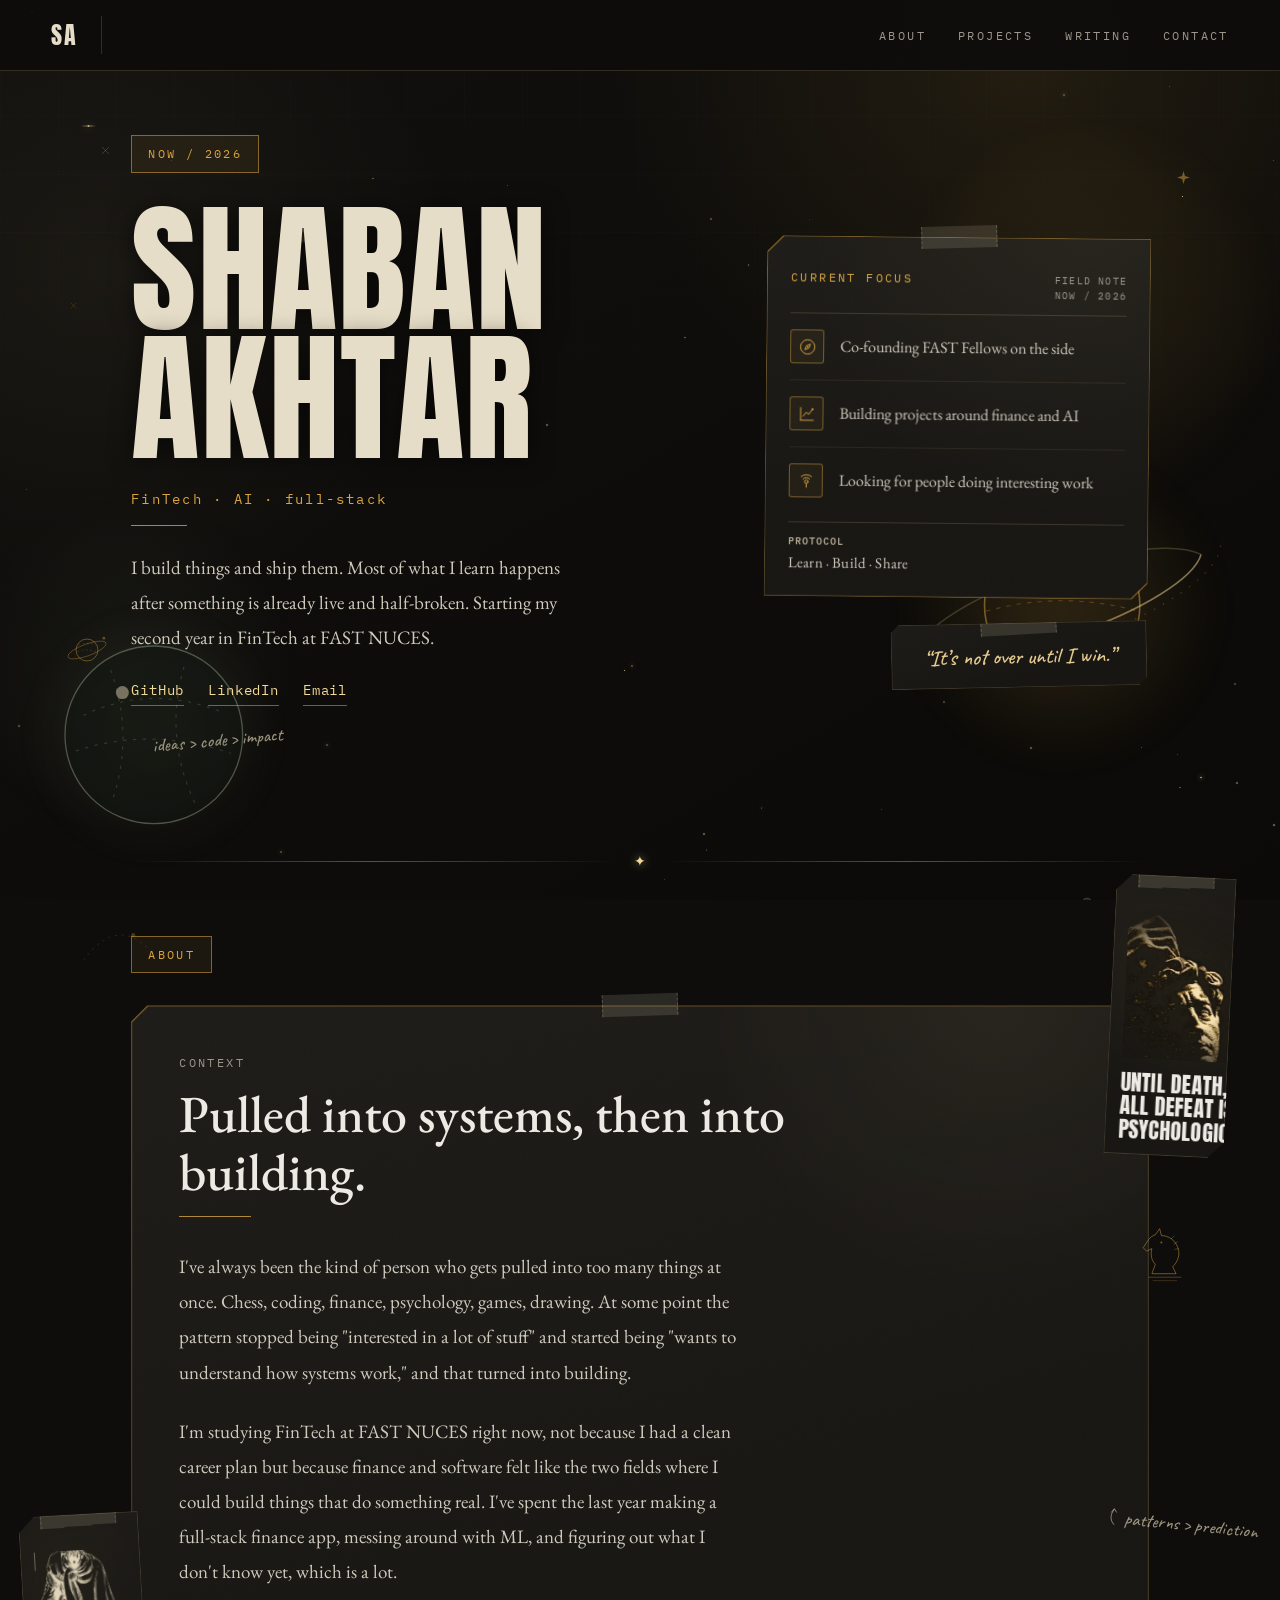
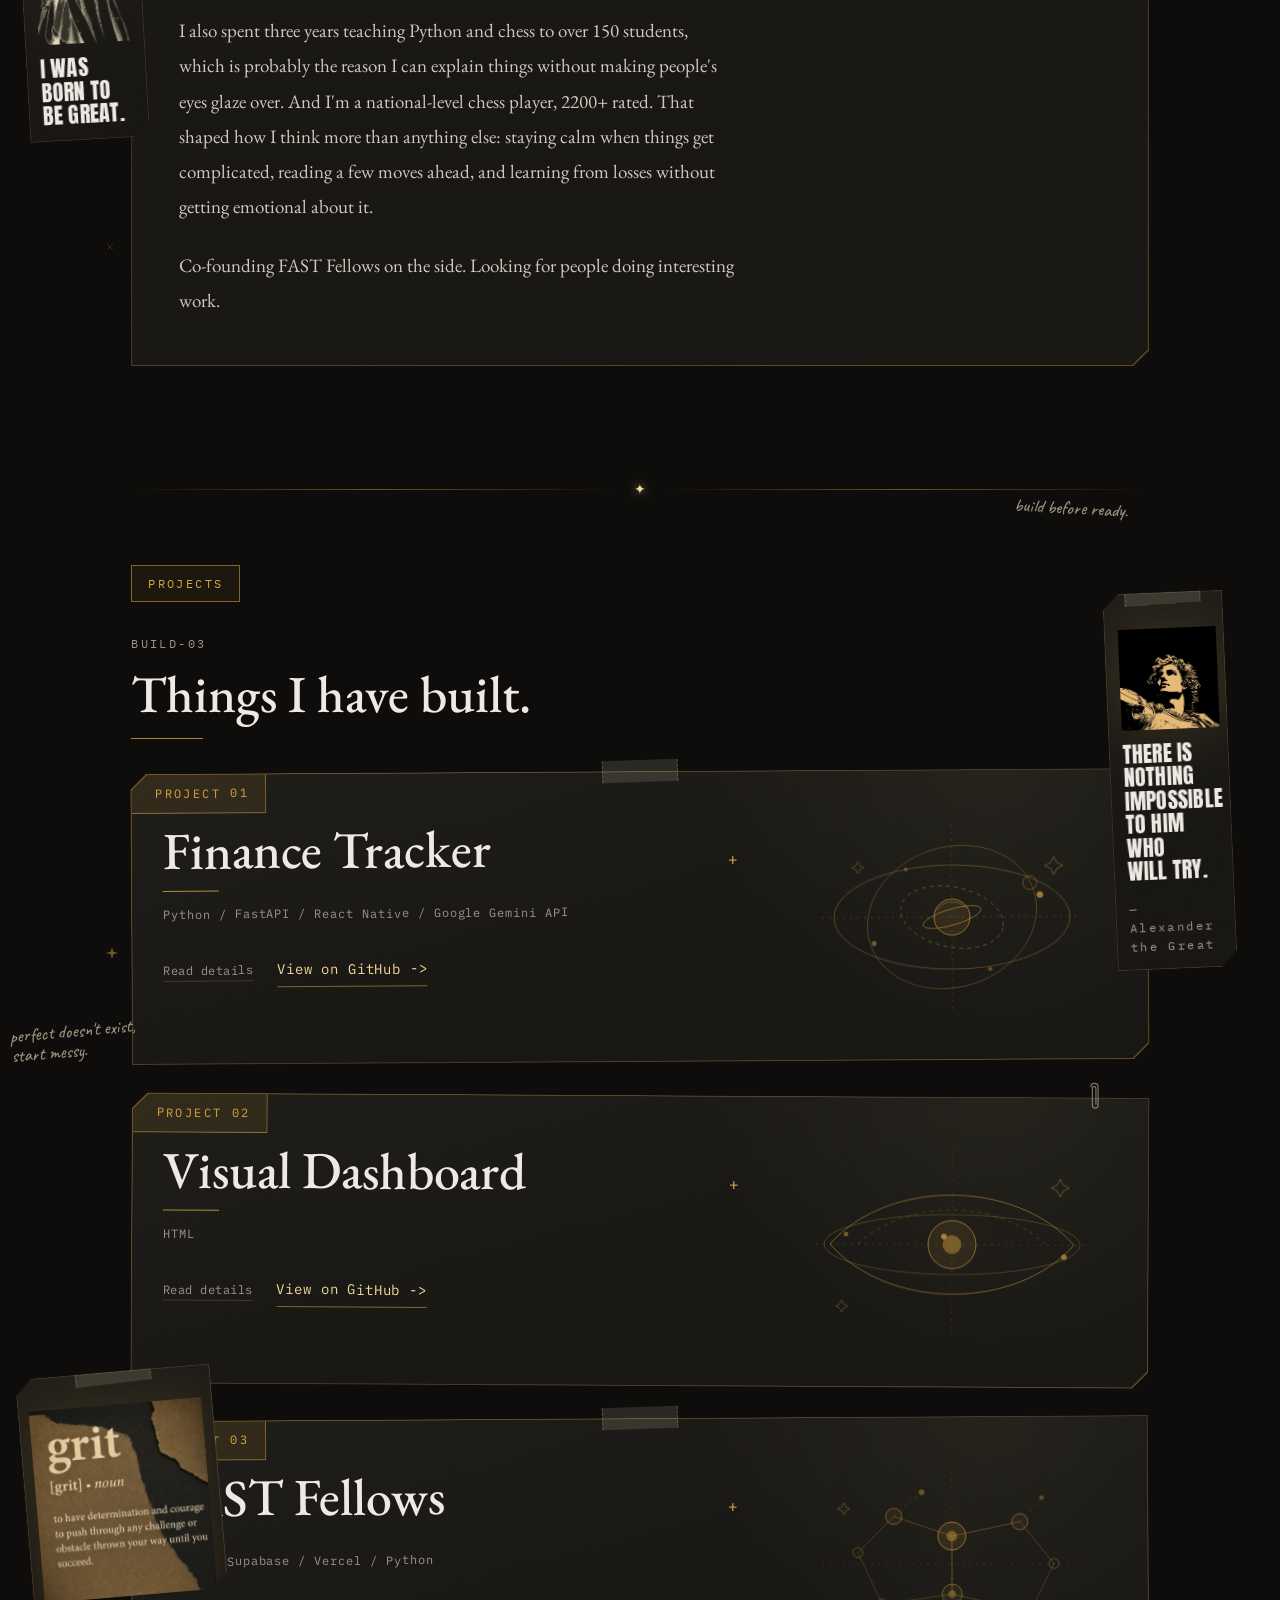
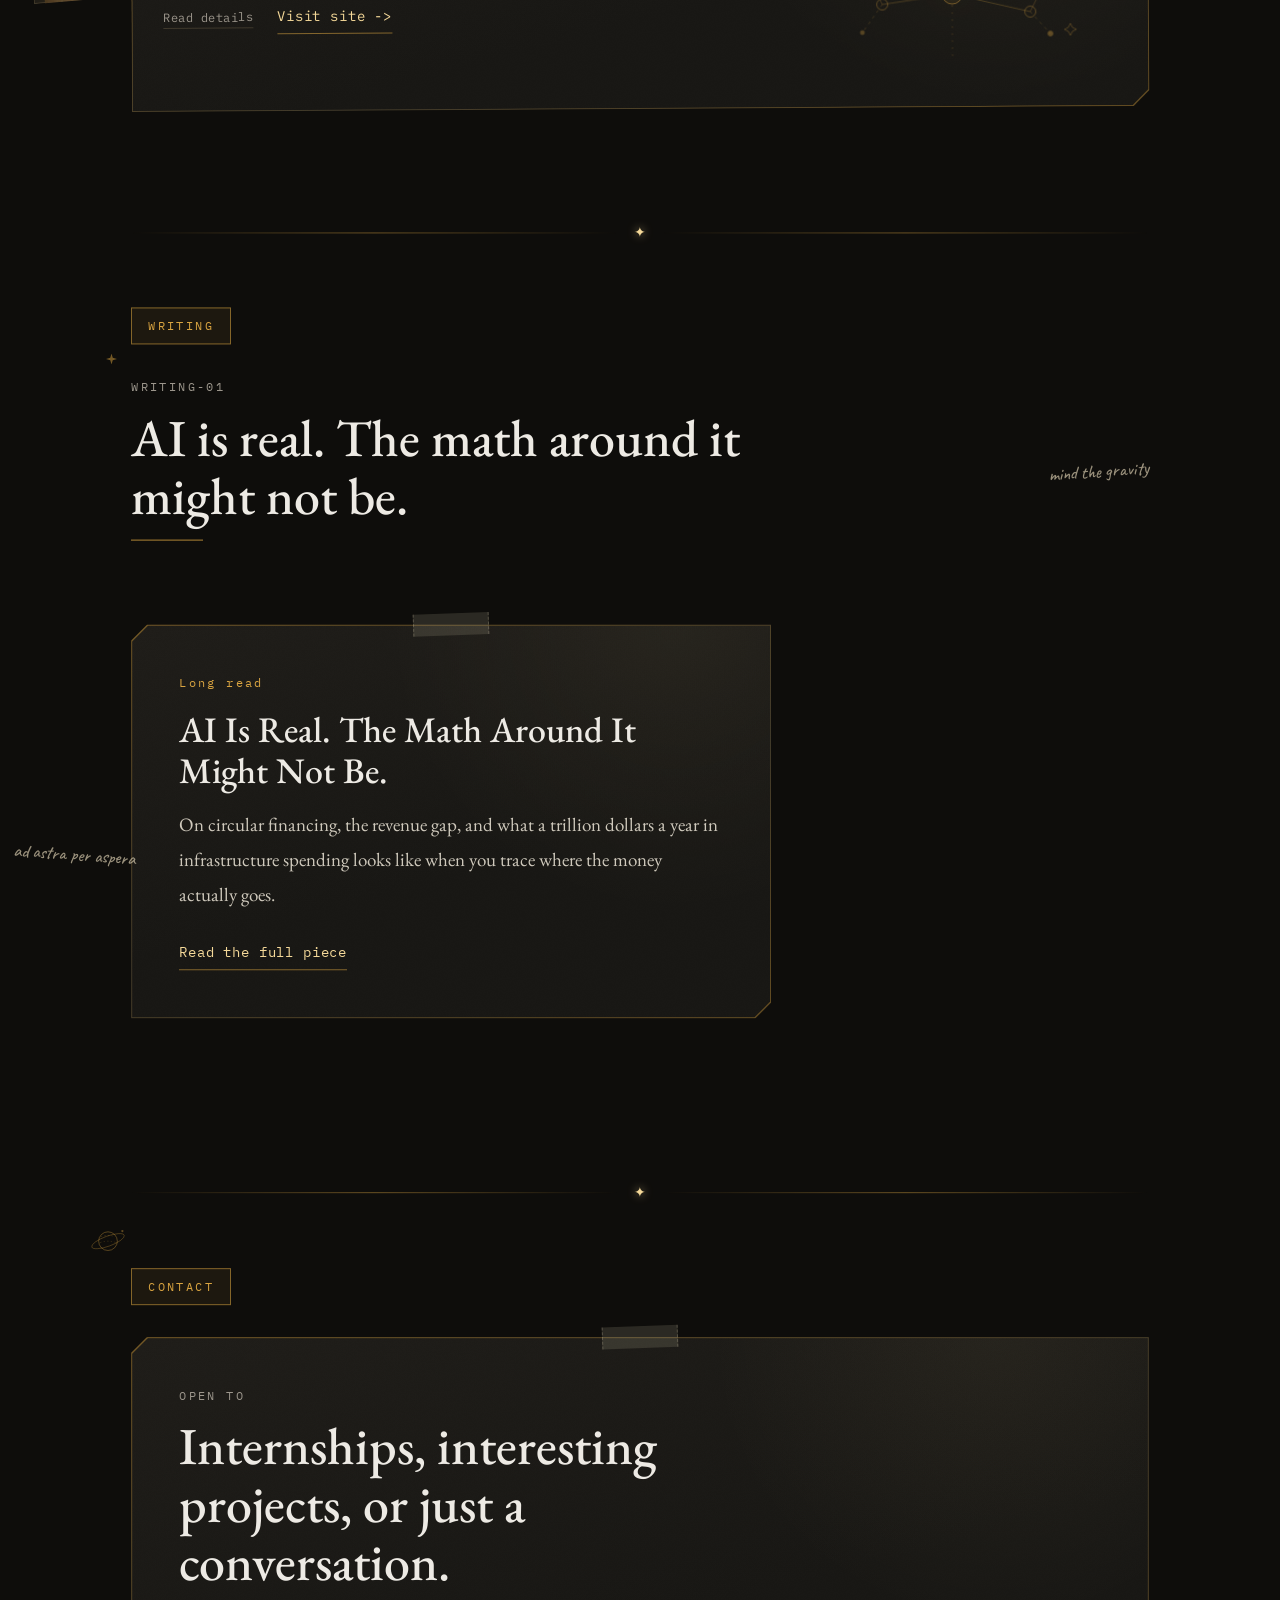
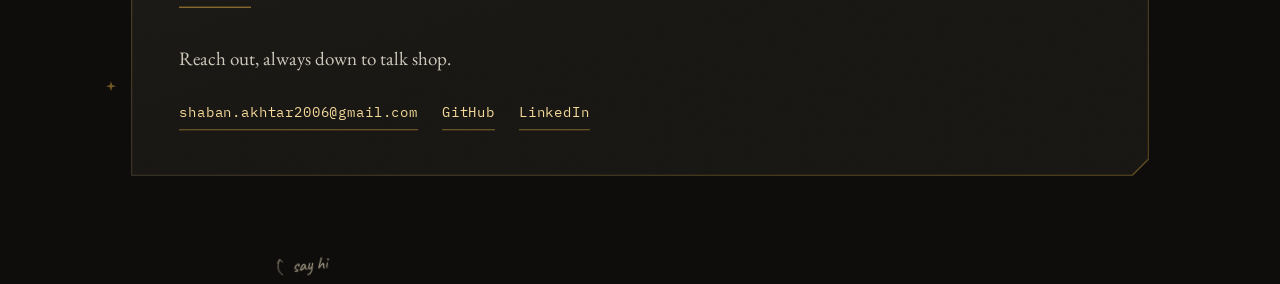
==== index.html @ c55036bd "deploy: remove black hole glow clip (source 3f706aa)" ====
<!doctype html>
<html lang="en">
  <head>
    <meta charset="utf-8" />
    <meta name="viewport" content="width=device-width, initial-scale=1" />
    <meta
      name="description"
      content="FinTech student at FAST NUCES building and shipping projects across full-stack development, AI, and finance."
    />
    <link rel="icon" href="./favicon.svg" type="image/svg+xml" />
    <link rel="icon" href="./favicon-32.png" type="image/png" sizes="32x32" />
    <link rel="apple-touch-icon" href="./apple-touch-icon.png" />
    <link rel="canonical" href="https://shabanakhtar.github.io/" />
    <meta property="og:type" content="website" />
    <meta property="og:url" content="https://shabanakhtar.github.io/" />
    <meta property="og:title" content="Shaban Akhtar | FinTech, AI &amp; Full-Stack" />
    <meta property="og:description" content="FinTech student at FAST NUCES building and shipping projects across full-stack development, AI, and finance." />
    <meta property="og:image" content="https://shabanakhtar.github.io/og-home.png" />
    <meta property="og:image:width" content="1200" />
    <meta property="og:image:height" content="630" />
    <meta property="og:image:alt" content="Shaban Akhtar — FinTech, AI, and full-stack portfolio" />
    <meta name="twitter:card" content="summary_large_image" />
    <meta name="twitter:title" content="Shaban Akhtar | FinTech, AI &amp; Full-Stack" />
    <meta name="twitter:description" content="FinTech student at FAST NUCES building and shipping projects across full-stack development, AI, and finance." />
    <meta name="twitter:image" content="https://shabanakhtar.github.io/og-home.png" />
    <meta name="theme-color" content="#0e0d0b" />
    <title>Shaban Akhtar</title>
    <!-- GoatCounter analytics. The site uses hash routing, so the path
         callback folds the fragment into the counted path and the
         hashchange listener records in-app navigations. -->
    <script>
      window.goatcounter = {
        path: function () {
          return location.pathname + location.search + location.hash
        },
      }
      window.addEventListener('hashchange', function () {
        if (window.goatcounter.count) {
          window.goatcounter.count({
            path: location.pathname + location.search + location.hash,
          })
        }
      })
    </script>
    <script
      data-goatcounter="https://shaboigun.goatcounter.com/count"
      async
      src="https://gc.zgo.at/count.js"
    ></script>
    <script type="module" crossorigin src="./assets/index-DJ1O8Ajj.js"></script>
    <link rel="stylesheet" crossorigin href="./assets/index-DXtxJ0_O.css">
  </head>
  <body>
    <div id="root"></div>
  </body>
</html>
---- assets/index-DXtxJ0_O.css ----
@font-face{font-family:Anton;font-style:normal;font-display:swap;font-weight:400;src:url(./anton-latin-400-normal-Byf51wtH.woff2) format("woff2"),url(./anton-latin-400-normal-AUNGEG_V.woff) format("woff")}@font-face{font-family:EB Garamond;font-style:normal;font-display:swap;font-weight:400;src:url(./eb-garamond-latin-400-normal-DSJrtJSV.woff2) format("woff2"),url(./eb-garamond-latin-400-normal-zgGxM6DR.woff) format("woff")}@font-face{font-family:EB Garamond;font-style:italic;font-display:swap;font-weight:400;src:url(./eb-garamond-latin-400-italic-KGnr19QW.woff2) format("woff2"),url(./eb-garamond-latin-400-italic-DxAerz_z.woff) format("woff")}@font-face{font-family:EB Garamond;font-style:normal;font-display:swap;font-weight:500;src:url(./eb-garamond-latin-500-normal-LNvnJ-zC.woff2) format("woff2"),url(./eb-garamond-latin-500-normal-DX0gtuIC.woff) format("woff")}@font-face{font-family:EB Garamond;font-style:normal;font-display:swap;font-weight:600;src:url(./eb-garamond-latin-600-normal-CdfBH7_K.woff2) format("woff2"),url(./eb-garamond-latin-600-normal-DVm8LGcc.woff) format("woff")}@font-face{font-family:IBM Plex Mono;font-style:normal;font-display:swap;font-weight:400;src:url(./ibm-plex-mono-latin-400-normal-DMJ8VG8y.woff2) format("woff2"),url(./ibm-plex-mono-latin-400-normal-CvHOgSBP.woff) format("woff")}@font-face{font-family:IBM Plex Mono;font-style:normal;font-display:swap;font-weight:500;src:url(./ibm-plex-mono-latin-500-normal-DSY6xOcd.woff2) format("woff2"),url(./ibm-plex-mono-latin-500-normal-CB9ihrfo.woff) format("woff")}@font-face{font-family:IBM Plex Mono;font-style:normal;font-display:swap;font-weight:600;src:url(./ibm-plex-mono-latin-600-normal-BgSNZQsw.woff2) format("woff2"),url(./ibm-plex-mono-latin-600-normal-DWFSQ4vo.woff) format("woff")}@font-face{font-family:Caveat;font-style:normal;font-display:swap;font-weight:500;src:url(./caveat-latin-500-normal-B9SDL8cy.woff2) format("woff2"),url(./caveat-latin-500-normal-Do9veZfZ.woff) format("woff")}:root{color-scheme:dark;--color-bg: #0e0d0b;--color-bg-soft: #131210;--color-surface: #171613;--color-surface-lift: #1e1c18;--color-text: #edeae4;--color-body: #cfc9bc;--color-muted: #9c968c;--color-accent: #d9a441;--color-spark: #f5d999;--color-sage: #93a487;--color-sage-dim: #6c7a61;--color-kraft: #c9bda3;--accent-rgb: 217, 164, 65;--spark-rgb: 245, 217, 153;--sage-rgb: 147, 164, 135;--kraft-rgb: 201, 189, 163;--line: rgba(var(--spark-rgb), .16);--line-strong: rgba(var(--accent-rgb), .55);--line-bold: rgba(var(--accent-rgb), .8);--shadow: rgba(0, 0, 0, .55);--font-display: "Anton", "Arial Narrow", sans-serif;--font-serif: "EB Garamond", Georgia, "Times New Roman", serif;--font-sans: ui-sans-serif, system-ui, -apple-system, BlinkMacSystemFont, "Segoe UI", sans-serif;--font-mono: "IBM Plex Mono", ui-monospace, SFMono-Regular, Menlo, Consolas, monospace;--font-hand: "Caveat", "Segoe Script", "Comic Sans MS", cursive;--text-xs: .75rem;--text-sm: .875rem;--text-base: 1rem;--text-lg: 1.1875rem;--text-xl: 1.5rem;--text-2xl: clamp(1.75rem, 3vw, 2.25rem);--text-3xl: clamp(2.25rem, 4.5vw, 3.25rem);--text-display: clamp(4rem, 11vw, 9rem);--leading-tight: 1.12;--leading-normal: 1.6;--leading-loose: 1.85;--tracking-wide: .2em;--max-width: 1120px;--gutter: clamp(20px, 4vw, 56px);--rail-width: 150px;--space-1: .25rem;--space-2: .5rem;--space-3: .75rem;--space-4: 1rem;--space-5: 1.25rem;--space-6: 1.5rem;--space-8: 2rem;--space-12: 3rem;--space-16: 4rem;--space-24: 6rem;--space-32: 8rem;--radius-sm: 3px;--radius-md: 8px;--notch: 16px;--ease-out: cubic-bezier(.22, 1, .36, 1);--ease-in-out: cubic-bezier(.65, 0, .35, 1);--duration-fast: .18s;--duration-base: .32s;--duration-slow: .64s;--spring-stiffness: 180;--spring-damping: 22;--z-ambient: -2;--z-grid: -1;--z-base: 0;--z-signal: 1;--z-header: 50;--z-warp: 90}*,*:before,*:after{box-sizing:border-box}html{position:relative;scroll-behavior:smooth}@media(prefers-reduced-motion:reduce){html{scroll-behavior:auto}}body{min-height:100vh;margin:0;color:var(--color-text);font-family:var(--font-serif);font-size:var(--text-base);line-height:var(--leading-normal);overflow-x:hidden;background-color:#0e0d0b}body:before{position:fixed;top:0;right:0;bottom:0;left:0;z-index:var(--z-grid);pointer-events:none;content:"";background-image:linear-gradient(rgba(255,255,255,.016) 1px,transparent 1px),linear-gradient(90deg,rgba(255,255,255,.012) 1px,transparent 1px);background-size:58px 58px;-webkit-mask-image:linear-gradient(to bottom,black,transparent 82%);mask-image:linear-gradient(to bottom,black,transparent 82%)}a{color:inherit;text-decoration:none}a:focus-visible,button:focus-visible{outline:2px solid var(--color-spark);outline-offset:5px;border-radius:var(--radius-sm)}img{max-width:100%;height:auto;display:block}h1,h2,h3,p{margin:0}.container{width:100%;max-width:var(--max-width);margin-inline:auto;padding-inline:var(--gutter)}.page-transition{min-height:100vh;will-change:opacity}@media(prefers-reduced-motion:reduce){.page-transition{animation:none;transform:none!important}}.plate{position:relative;background:linear-gradient(160deg,rgba(var(--accent-rgb),.5),rgba(var(--spark-rgb),.22) 55%,rgba(var(--accent-rgb),.42));clip-path:polygon(var(--notch) 0,100% 0,100% calc(100% - var(--notch)),calc(100% - var(--notch)) 100%,0 100%,0 var(--notch))}.plate:before{content:"";position:absolute;top:1px;right:1px;bottom:1px;left:1px;background:radial-gradient(circle at 85% 0%,rgba(var(--spark-rgb),.05),transparent 18rem),linear-gradient(165deg,var(--color-surface-lift),var(--color-surface) 60%);clip-path:polygon(var(--notch) 0,100% 0,100% calc(100% - var(--notch)),calc(100% - var(--notch)) 100%,0 100%,0 var(--notch))}.plate:after{content:"";position:absolute;top:1px;right:1px;bottom:1px;left:1px;pointer-events:none;opacity:.35;background-image:url("data:image/svg+xml,%3Csvg xmlns='http://www.w3.org/2000/svg' width='140' height='140'%3E%3Cfilter id='n'%3E%3CfeTurbulence type='fractalNoise' baseFrequency='0.9' numOctaves='2'/%3E%3CfeColorMatrix values='0 0 0 0 1 0 0 0 0 1 0 0 0 0 1 0 0 0 0.035 0'/%3E%3C/filter%3E%3Crect width='140' height='140' filter='url(%23n)'/%3E%3C/svg%3E");clip-path:polygon(var(--notch) 0,100% 0,100% calc(100% - var(--notch)),calc(100% - var(--notch)) 100%,0 100%,0 var(--notch))}.plate>*{position:relative;z-index:1}.tape{position:absolute;top:-11px;left:50%;z-index:2;width:76px;height:22px;transform:translate(-50%) rotate(-2deg);background:rgba(var(--kraft-rgb),.16);border-left:1px dashed rgba(var(--kraft-rgb),.28);border-right:1px dashed rgba(var(--kraft-rgb),.28);pointer-events:none}.visually-hidden{position:absolute;width:1px;height:1px;padding:0;margin:-1px;overflow:hidden;clip:rect(0,0,0,0);white-space:nowrap;border:0}._header_oqpf6_1{position:sticky;top:0;z-index:var(--z-header);display:flex;align-items:center;justify-content:space-between;gap:var(--space-6);padding:var(--space-4) var(--gutter);background:#0e0d0beb;border-bottom:1px solid var(--line)}._wordmark_oqpf6_35{font-family:var(--font-display);font-size:var(--text-xl);letter-spacing:.06em;color:#e6ddc8;border-right:1px solid var(--line);padding-right:var(--space-6)}._nav_oqpf6_53{display:flex;gap:var(--space-8);font-family:var(--font-mono);font-size:var(--text-xs);letter-spacing:var(--tracking-wide);text-transform:uppercase;color:var(--color-muted)}._nav_oqpf6_53 a{transition:color var(--duration-fast) var(--ease-out)}._nav_oqpf6_53 a:hover{color:var(--color-accent)}@media(max-width:560px){._nav_oqpf6_53{gap:var(--space-4);letter-spacing:.1em}}._rail_qxkto_1{display:none}@media(min-width:1340px){._rail_qxkto_1{display:block;position:fixed;top:72px;bottom:24px;left:12px;width:var(--rail-width);z-index:var(--z-signal)}}._line_qxkto_37{position:absolute;top:0;right:0;bottom:0;left:0;height:100%;overflow:visible}._path_qxkto_55{fill:none;stroke:rgba(var(--accent-rgb),.82);stroke-width:1.35;stroke-linecap:round}._pathGlow_qxkto_69{fill:none;stroke:rgba(var(--accent-rgb),.16);stroke-width:5.5;stroke-linecap:round}._pathGhost_qxkto_83{fill:none;stroke:rgba(var(--spark-rgb),.2);stroke-width:1;stroke-dasharray:3 6}._bendDot_qxkto_99{fill:rgba(var(--spark-rgb),.55);animation:_glyphTwinkle_qxkto_1 4.2s ease-in-out infinite alternate}._bendDot_qxkto_99:nth-of-type(3n){animation-delay:-1.4s}._bendDot_qxkto_99:nth-of-type(3n+1){animation-delay:-2.8s}._tailSpark_qxkto_125{fill:var(--color-spark);pointer-events:none}._glyph_qxkto_135{fill:rgba(var(--spark-rgb),.45);animation:_glyphTwinkle_qxkto_1 5.5s ease-in-out infinite alternate}._glyph_qxkto_135:nth-of-type(odd){animation-delay:-2.6s}._node_qxkto_153{fill:rgba(var(--spark-rgb),.55)}._cometTrail_qxkto_161,._comet_qxkto_161{pointer-events:none}._comet_qxkto_161{fill:var(--color-spark)}@keyframes _glyphTwinkle_qxkto_1{0%{opacity:.3}to{opacity:.85}}._labels_qxkto_197{position:absolute;top:0;right:0;bottom:0;left:0;margin:0;padding:0;list-style:none}._labelItem_qxkto_213{position:absolute;left:68px;transform:translateY(-50%)}._label_qxkto_197,._labelActive_qxkto_227{display:grid;gap:2px;font-family:var(--font-mono);font-size:.6875rem;letter-spacing:.14em;color:var(--color-muted);transition:color var(--duration-fast) var(--ease-out)}._label_qxkto_197:hover{color:var(--color-text)}._labelActive_qxkto_227{color:var(--color-spark)}._num_qxkto_263{font-size:.625rem;opacity:.7}@media(prefers-reduced-motion:reduce){._glyph_qxkto_135,._bendDot_qxkto_99{animation:none}}._hero_4lcr9_1{position:relative;display:grid;gap:var(--space-8);padding-block:var(--space-16) var(--space-24)}._hero_4lcr9_1[data-active=true] ._panel_4lcr9_15{filter:drop-shadow(0 0 24px rgba(var(--accent-rgb),.2))}._marker_4lcr9_23{justify-self:start;font-family:var(--font-mono);font-size:var(--text-xs);letter-spacing:var(--tracking-wide);color:var(--color-accent);border:1px solid var(--line-strong);background:rgba(var(--accent-rgb),.08);padding:var(--space-2) var(--space-4)}._copy_4lcr9_45{display:grid;gap:var(--space-6);max-width:56ch}._title_4lcr9_57{font-family:var(--font-display);font-size:var(--text-display);font-weight:400;line-height:.92;text-transform:uppercase;letter-spacing:.01em;color:#e6ddc8;text-shadow:0 2px 24px rgba(0,0,0,.6)}._titleLine_4lcr9_79{display:block}._status_4lcr9_87{font-family:var(--font-mono);font-size:var(--text-sm);letter-spacing:.16em;color:var(--color-accent);padding-bottom:var(--space-4);position:relative}._status_4lcr9_87:after{content:"";position:absolute;left:0;bottom:0;width:56px;height:1px;background:var(--line-bold)}._lede_4lcr9_125{font-size:var(--text-lg);line-height:var(--leading-loose);color:var(--color-body)}._actions_4lcr9_137{display:flex;flex-wrap:wrap;gap:var(--space-6);font-family:var(--font-mono);font-size:var(--text-sm);letter-spacing:.06em}._actions_4lcr9_137 a{color:var(--color-spark);padding-bottom:3px;border-bottom:1px solid var(--line-strong);transition:color var(--duration-fast) var(--ease-out),border-color var(--duration-fast) var(--ease-out)}._actions_4lcr9_137 a:hover{color:var(--color-accent);border-color:var(--color-accent)}._panelWrap_4lcr9_183{position:relative;max-width:26rem}._panel_4lcr9_15{padding:var(--space-8) var(--space-6) var(--space-6)}._panelHead_4lcr9_201{display:flex;align-items:baseline;justify-content:space-between;gap:var(--space-4);margin-bottom:var(--space-4);padding-bottom:var(--space-3);border-bottom:1px solid var(--line)}._monoLabel_4lcr9_221{font-family:var(--font-mono);font-size:var(--text-xs);letter-spacing:var(--tracking-wide);color:var(--color-accent)}._panelMeta_4lcr9_235{font-family:var(--font-mono);font-size:.625rem;letter-spacing:.12em;color:var(--color-muted);text-align:right;line-height:1.5}._focusList_4lcr9_253{display:grid;gap:var(--space-4);margin:0;padding:0;list-style:none}._focusRow_4lcr9_269{display:grid;grid-template-columns:34px minmax(0,1fr);align-items:center;column-gap:var(--space-4);padding-bottom:var(--space-4);border-bottom:1px solid rgba(var(--spark-rgb),.08)}._focusRow_4lcr9_269:last-child{border-bottom:0;padding-bottom:0}._focusIcon_4lcr9_297{display:grid;place-items:center;width:34px;height:34px;color:var(--color-accent);border:1px solid rgba(var(--accent-rgb),.45);border-radius:var(--radius-sm);background:rgba(var(--accent-rgb),.06)}._focusIcon_4lcr9_297 svg{width:19px;height:19px}._focusText_4lcr9_329{font-size:var(--text-base);line-height:var(--leading-normal);color:var(--color-body)}._panelFoot_4lcr9_345{display:flex;justify-content:space-between;gap:var(--space-4);margin-top:var(--space-6);padding-top:var(--space-3);border-top:1px solid var(--line);font-family:var(--font-serif);font-size:.9375rem;line-height:1.35;letter-spacing:.01em;color:var(--color-body)}._panelFoot_4lcr9_345 b{display:block;font-family:var(--font-mono);font-weight:500;font-size:.625rem;letter-spacing:.1em;color:var(--color-kraft);margin-bottom:4px}._mindsetNote_4lcr9_399{position:relative;max-width:16rem;margin-top:var(--space-6);margin-left:auto;padding:var(--space-5) var(--space-6) var(--space-4);rotate:-1.8deg;background:linear-gradient(160deg,var(--color-surface-lift),var(--color-surface) 70%);border:1px solid var(--line);box-shadow:0 18px 44px -28px var(--shadow);clip-path:polygon(8px 0,100% 0,100% calc(100% - 8px),calc(100% - 8px) 100%,0 100%,0 8px)}._mindsetNote_4lcr9_399 p{margin:0;font-family:var(--font-hand);font-size:1.4rem;line-height:1.2;text-align:center;color:rgba(var(--spark-rgb),.92)}@media(min-width:900px){._hero_4lcr9_1{grid-template-columns:minmax(0,1fr) minmax(0,24rem);grid-template-areas:"marker marker" "copy   panel";align-items:start;column-gap:var(--space-12)}._marker_4lcr9_23{grid-area:marker}._copy_4lcr9_45{grid-area:copy}._panelWrap_4lcr9_183{grid-area:panel;margin-top:var(--space-8);transform:rotate(.6deg)}}._doodle_15597_3,._note_15597_5{display:none}@media(min-width:1220px){._doodle_15597_3{display:block;position:absolute;color:rgba(var(--accent-rgb),.5);pointer-events:none;z-index:2}._note_15597_5{display:inline-flex;align-items:flex-start;gap:4px;position:absolute;font-family:var(--font-hand);font-size:1.15rem;line-height:1.1;color:rgba(var(--kraft-rgb),.75);pointer-events:none;white-space:nowrap;z-index:2}}._float_15597_61{animation:_doodleFloat_15597_1 16s ease-in-out infinite alternate}._twinkle_15597_69{animation:_doodleTwinkle_15597_1 4.5s ease-in-out infinite alternate}._noteArrow_15597_77{width:14px;height:19px;stroke:currentColor;stroke-width:1.3;stroke-linecap:round;fill:none}._noteArrowRight_15597_95{width:26px;height:12px;stroke:currentColor;stroke-width:1.3;stroke-linecap:round;fill:none;margin-top:6px}@keyframes _doodleFloat_15597_1{0%{transform:translateY(-5px) rotate(var(--doodle-rotate, 0deg))}to{transform:translateY(5px) rotate(var(--doodle-rotate, 0deg))}}@keyframes _doodleTwinkle_15597_1{0%{opacity:.35}to{opacity:.9}}@media(prefers-reduced-motion:reduce){._float_15597_61,._twinkle_15597_69{animation:none}}._section_1mf75_1{position:relative;display:grid;gap:var(--space-8);padding-block:var(--space-4) var(--space-16)}._section_1mf75_1[data-active=true] .plate,._section_1mf75_1[data-active=true] ._plateWrap_1mf75_9{filter:drop-shadow(0 0 22px rgba(var(--accent-rgb),.18))}._section_1mf75_1[data-active=true] ._marker_1mf75_13{color:var(--color-spark);background:rgba(var(--accent-rgb),.16);box-shadow:0 0 20px rgba(var(--accent-rgb),.12)}._divider_1mf75_20{display:flex;align-items:center;gap:var(--space-4);padding-block:var(--space-8)}._divider_1mf75_20:before,._divider_1mf75_20:after{content:"";flex:1;height:1px;background:linear-gradient(to right,transparent,rgba(var(--accent-rgb),.45),transparent)}._dividerStar_1mf75_40{color:var(--color-spark);font-size:var(--text-sm);text-shadow:0 0 10px rgba(var(--spark-rgb),.7)}._marker_1mf75_13{justify-self:start;font-family:var(--font-mono);font-size:var(--text-xs);letter-spacing:var(--tracking-wide);color:var(--color-accent);border:1px solid var(--line-strong);background:rgba(var(--accent-rgb),.08);padding:var(--space-2) var(--space-4)}._heading_1mf75_58{display:grid;gap:var(--space-3)}._monoLabel_1mf75_63{font-family:var(--font-mono);font-size:var(--text-xs);letter-spacing:var(--tracking-wide);color:var(--color-muted)}._title_1mf75_71{font-family:var(--font-serif);font-size:var(--text-3xl);font-weight:500;line-height:var(--leading-tight);color:var(--color-text);max-width:24ch;padding-bottom:var(--space-4);position:relative}._title_1mf75_71:after{content:"";position:absolute;left:0;bottom:0;width:72px;height:1px;background:var(--line-bold)}._body_1mf75_92{display:grid;gap:var(--space-6);font-size:var(--text-lg);line-height:var(--leading-loose);color:var(--color-body)}._plateInner_1mf75_101 ._body_1mf75_92{max-width:62ch}._plateWrap_1mf75_9{position:relative}._plateInner_1mf75_101{display:grid;gap:var(--space-8);padding:clamp(var(--space-8),5vw,var(--space-12))}._scrap_15ths_11{position:absolute;top:var(--scrap-top, 0px);margin:0;z-index:2;width:clamp(120px,calc((100vw - var(--max-width)) / 2 + 40px),200px);padding:clamp(9px,1vw,14px);display:grid;grid-template-columns:1fr;align-items:center;gap:var(--space-3);rotate:var(--rotate);transform-origin:center;background:linear-gradient(165deg,var(--color-surface-lift),var(--color-surface) 62%);border:1px solid var(--line);box-shadow:0 24px 60px -32px var(--shadow);clip-path:polygon(var(--notch) 0,100% 0,100% calc(100% - var(--notch)),calc(100% - var(--notch)) 100%,0 100%,0 var(--notch))}._scrap_15ths_11:after{content:"";position:absolute;top:0;right:0;bottom:0;left:0;pointer-events:none;opacity:.3;clip-path:inherit;background-image:url("data:image/svg+xml,%3Csvg xmlns='http://www.w3.org/2000/svg' width='140' height='140'%3E%3Cfilter id='n'%3E%3CfeTurbulence type='fractalNoise' baseFrequency='0.9' numOctaves='2'/%3E%3CfeColorMatrix values='0 0 0 0 1 0 0 0 0 1 0 0 0 0 1 0 0 0 0.03 0'/%3E%3C/filter%3E%3Crect width='140' height='140' filter='url(%23n)'/%3E%3C/svg%3E")}._scrap_15ths_11[data-side=right]{right:calc((var(--max-width) - 100vw) / 2 - var(--gutter) + 50px)}._scrap_15ths_11[data-side=left]{left:calc((var(--max-width) - 100vw) / 2 - var(--gutter) + 24px)}._scrap_15ths_11[data-side=left] ._art_15ths_123{order:0}._art_15ths_123{position:relative;z-index:1;aspect-ratio:4 / 5;overflow:hidden;filter:drop-shadow(0 0 26px rgba(var(--accent-rgb),.16))}._art_15ths_123 img{width:100%;height:100%;object-fit:cover;object-position:center;will-change:transform}._caption_15ths_167{position:relative;z-index:1;display:grid;gap:var(--space-4)}._quote_15ths_181{margin:0;font-family:var(--font-display);font-weight:400;font-size:clamp(1.05rem,1.7vw,1.8rem);line-height:1.08;letter-spacing:.01em;text-transform:uppercase;color:var(--color-text);text-wrap:balance}._cite_15ths_205{font-family:var(--font-mono);font-style:normal;font-size:var(--text-xs);letter-spacing:var(--tracking-wide);color:var(--color-muted)}._cite_15ths_205:before{content:"— "}._scrap_15ths_11[data-image-only=true]{display:block;padding:10px;width:clamp(168px,calc((100vw - var(--max-width)) / 2 + var(--gutter) + 64px),236px)}._scrap_15ths_11[data-image-only=true][data-size=large]{width:clamp(224px,calc((100vw - var(--max-width)) / 2 + var(--gutter) + 136px),324px)}._scrap_15ths_11[data-side=right][data-size=large]{right:calc((var(--max-width) - 100vw) / 2 - var(--gutter) + 90px)}@media(min-width:1340px){._scrap_15ths_11[data-side=left],._scrap_15ths_11[data-side=left][data-image-only=true]{left:calc((var(--max-width) - 100vw) / 2 - var(--gutter) + 150px)}}@media(max-width:1279px){._scrap_15ths_11[data-image-only=true]{display:none!important}}._scrap_15ths_11[data-image-only=true] ._art_15ths_123{aspect-ratio:auto;overflow:visible}._scrap_15ths_11[data-image-only=true] ._art_15ths_123 img{height:auto;object-fit:contain}@media(max-width:1219px){._scrap_15ths_11,._scrap_15ths_11[data-image-only=true]{display:none!important}}@media(prefers-reduced-motion:reduce){._art_15ths_123 img{will-change:auto}}._orbit_1i6ot_1{width:100%;max-width:300px;height:auto;color:var(--color-accent);opacity:.8}._list_1yrha_1{display:grid;gap:var(--space-8);margin:0;padding:0;list-style:none}._plateWrap_1yrha_9{position:relative}._card_1yrha_13{display:grid;gap:var(--space-6);padding:var(--space-12) var(--space-8) var(--space-8)}._tab_1yrha_20{position:absolute;top:1px;left:1px;z-index:1;font-family:var(--font-mono);font-size:var(--text-xs);letter-spacing:var(--tracking-wide);color:var(--color-accent);background:rgba(var(--accent-rgb),.1);border-right:1px solid var(--line-strong);border-bottom:1px solid var(--line-strong);padding:var(--space-2) var(--space-4);clip-path:polygon(var(--notch) 0,100% 0,100% 100%,0 100%,0 var(--notch));padding-left:calc(var(--space-4) + var(--notch) / 2)}._detail_1yrha_38{display:grid;gap:var(--space-3);align-content:start}._title_1yrha_44{font-family:var(--font-serif);font-size:var(--text-3xl);font-weight:500;line-height:var(--leading-tight);color:var(--color-text);padding-bottom:var(--space-3);position:relative}._titleButton_1yrha_54{display:flex;width:100%;align-items:baseline;justify-content:space-between;gap:var(--space-4);border:0;padding:0;color:inherit;background:transparent;font:inherit;text-align:left;cursor:pointer}._toggleMark_1yrha_69{flex:0 0 auto;color:var(--color-accent);font-family:var(--font-mono);font-size:var(--text-base);font-weight:400}._title_1yrha_44:after{content:"";position:absolute;left:0;bottom:0;width:56px;height:1px;background:var(--line-bold)}._tech_1yrha_87{font-family:var(--font-mono);font-size:var(--text-xs);letter-spacing:.08em;color:var(--color-muted)}._description_1yrha_94{font-size:var(--text-lg);line-height:var(--leading-loose);color:var(--color-body);max-width:52ch}._descriptionWrap_1yrha_101{overflow:hidden}._actions_1yrha_105{display:flex;flex-wrap:wrap;align-items:baseline;gap:var(--space-4) var(--space-6);margin-top:var(--space-2)}._expandButton_1yrha_113{border:0;border-bottom:1px solid var(--line);padding:0 0 3px;color:var(--color-muted);background:transparent;font-family:var(--font-mono);font-size:var(--text-xs);letter-spacing:.04em;cursor:pointer;transition:color var(--duration-fast) var(--ease-out),border-color var(--duration-fast) var(--ease-out)}._expandButton_1yrha_113:hover,._expandButton_1yrha_113[aria-expanded=true]{color:var(--color-spark);border-color:var(--line-strong)}._link_1yrha_132{justify-self:start;margin-top:var(--space-3);font-family:var(--font-mono);font-size:var(--text-sm);letter-spacing:.06em;color:var(--color-spark);padding-bottom:3px;border-bottom:1px solid var(--line-strong);transition:color var(--duration-fast) var(--ease-out),border-color var(--duration-fast) var(--ease-out)}._link_1yrha_132:hover{color:var(--color-accent);border-color:var(--color-accent)}._art_1yrha_151{display:none;align-self:center;justify-self:center}._clip_1yrha_158{z-index:2;color:rgba(var(--kraft-rgb),.6)}@media(min-width:780px){._card_1yrha_13{grid-template-columns:minmax(0,1fr) minmax(0,330px);column-gap:var(--space-12)}._art_1yrha_151{display:block;filter:drop-shadow(0 0 18px rgba(var(--accent-rgb),.12))}}._root_6a3yj_1{position:relative;width:min(32vw,27rem);min-width:19rem;aspect-ratio:1;pointer-events:none;isolation:isolate;contain:layout}._halo_6a3yj_31{position:absolute;top:17%;right:17%;bottom:17%;left:17%;border-radius:50%;background:radial-gradient(circle,rgba(0,0,0,.98) 0 30%,rgba(var(--accent-rgb),.16) 42%,rgba(var(--sage-rgb),.06) 58%,transparent 72%);filter:blur(15px)}._disc_6a3yj_65{position:absolute;top:0;right:0;bottom:0;left:0}._disc_6a3yj_65 svg{display:block;width:100%;height:100%;overflow:visible}._outerOrbit_6a3yj_89,._faintOrbit_6a3yj_91,._eventHorizon_6a3yj_93,._accretion_6a3yj_95,._lensingArc_6a3yj_97,._lensingArcBack_6a3yj_99{fill:none;vector-effect:non-scaling-stroke}._outerOrbit_6a3yj_89{stroke:rgba(var(--accent-rgb),.18);stroke-width:1;stroke-dasharray:3 10;transform-box:fill-box;transform-origin:center;animation:_black-hole-ring-primary_6a3yj_1 132s linear infinite}._faintOrbit_6a3yj_91{stroke:rgba(var(--sage-rgb),.14);stroke-width:1;transform-box:fill-box;transform-origin:center;animation:_black-hole-ring-secondary_6a3yj_1 104s linear infinite}._accretion_6a3yj_95{stroke:url(#accretion-light);stroke-width:5;stroke-linecap:round;stroke-dasharray:620 180;transform-box:fill-box;transform-origin:center;animation:_black-hole-ring-primary_6a3yj_1 48s linear infinite}._accretionSecondary_6a3yj_179{stroke:url(#accretion-light-secondary);stroke-width:2.2;stroke-linecap:round;stroke-dasharray:520 210;opacity:.62;transform-box:fill-box;transform-origin:center;animation:_black-hole-ring-secondary_6a3yj_1 72s linear infinite}._lensingArc_6a3yj_97,._lensingArcBack_6a3yj_99{stroke:rgba(var(--spark-rgb),.28);stroke-width:1.4;stroke-linecap:round;animation:_lensingShimmer_6a3yj_1 7s ease-in-out infinite}._lensingArcBack_6a3yj_99{stroke:rgba(var(--sage-rgb),.2)}._eventHorizon_6a3yj_93{stroke:rgba(var(--spark-rgb),.16);stroke-width:1;filter:drop-shadow(0 0 9px rgba(var(--accent-rgb),.3))}._particle_6a3yj_237{position:absolute;left:var(--particle-x);top:var(--particle-y);width:3px;height:3px;border-radius:50%;background:var(--color-spark);opacity:.58;box-shadow:0 0 8px rgba(var(--spark-rgb),.7);animation:_particle-fall_6a3yj_1 var(--particle-duration) linear infinite;animation-delay:var(--particle-delay)}._outerOrbit_6a3yj_89,._faintOrbit_6a3yj_91,._accretion_6a3yj_95,._accretionSecondary_6a3yj_179,._lensingArc_6a3yj_97,._lensingArcBack_6a3yj_99,._particle_6a3yj_237{animation-play-state:paused}._root_6a3yj_1[data-moving=true] ._outerOrbit_6a3yj_89,._root_6a3yj_1[data-moving=true] ._faintOrbit_6a3yj_91,._root_6a3yj_1[data-moving=true] ._accretion_6a3yj_95,._root_6a3yj_1[data-moving=true] ._accretionSecondary_6a3yj_179,._root_6a3yj_1[data-moving=true] ._lensingArc_6a3yj_97,._root_6a3yj_1[data-moving=true] ._lensingArcBack_6a3yj_99,._root_6a3yj_1[data-moving=true] ._particle_6a3yj_237{animation-play-state:running}@keyframes _black-hole-ring-primary_6a3yj_1{to{transform:rotate(360deg)}}@keyframes _black-hole-ring-secondary_6a3yj_1{to{transform:rotate(-360deg)}}@keyframes _lensingShimmer_6a3yj_1{0%,to{opacity:.2}50%{opacity:.42}}@keyframes _particle-fall_6a3yj_1{0%{transform:translate(0) scale(var(--particle-scale));opacity:.12}48%{opacity:.7}to{transform:translate(var(--particle-drift-x),var(--particle-drift-y)) scale(.12);opacity:0}}@media(max-width:899px){._root_6a3yj_1{width:min(76vw,21rem);min-width:0;opacity:.72}}@media(prefers-reduced-motion:reduce){._particle_6a3yj_237,._outerOrbit_6a3yj_89,._faintOrbit_6a3yj_91,._accretion_6a3yj_95,._accretionSecondary_6a3yj_179,._lensingArc_6a3yj_97,._lensingArcBack_6a3yj_99{animation:none}}._gravityStage_1af18_1{position:relative;display:grid;align-items:center;min-height:31rem}._plateWrap_1af18_8{position:relative;z-index:2;max-width:40rem}._blackHoleWrap_1af18_14{position:absolute;z-index:1;top:50%;right:clamp(-6rem,-3vw,-2rem);transform:translateY(-50%);opacity:.88;-webkit-mask-image:linear-gradient(to left,#000 72%,transparent 100%);mask-image:linear-gradient(to left,#000 72%,transparent 100%)}._card_1af18_24{display:grid;gap:var(--space-4);padding:clamp(var(--space-8),4vw,var(--space-12))}._meta_1af18_30{font-family:var(--font-mono);font-size:var(--text-xs);letter-spacing:var(--tracking-wide);color:var(--color-accent)}._title_1af18_37{font-family:var(--font-serif);font-size:var(--text-2xl);font-weight:500;line-height:var(--leading-tight);color:var(--color-text)}._excerpt_1af18_45{font-size:var(--text-lg);line-height:var(--leading-loose);color:var(--color-body)}._link_1af18_51{justify-self:start;margin-top:var(--space-3);font-family:var(--font-mono);font-size:var(--text-sm);letter-spacing:.06em;color:var(--color-spark);padding-bottom:3px;border-bottom:1px solid var(--line-strong);transition:color var(--duration-fast) var(--ease-out),border-color var(--duration-fast) var(--ease-out)}._link_1af18_51:hover{color:var(--color-accent);border-color:var(--color-accent)}@media(min-width:900px){._plateWrap_1af18_8{width:min(64%,40rem)}}@media(max-width:899px){._gravityStage_1af18_1{min-height:39rem;align-items:start;padding-bottom:13rem}._blackHoleWrap_1af18_14{top:auto;right:-3.5rem;bottom:-2rem;transform:none;opacity:.66;-webkit-mask-image:linear-gradient(to bottom,transparent 0%,#000 24%);mask-image:linear-gradient(to bottom,transparent 0%,#000 24%)}}@media(prefers-reduced-motion:reduce){._blackHoleWrap_1af18_14{opacity:.58}}._panel_x19e1_2{display:grid;gap:var(--space-6)}._links_x19e1_7{display:flex;flex-wrap:wrap;gap:var(--space-6);font-family:var(--font-mono);font-size:var(--text-sm);letter-spacing:.06em}._links_x19e1_7 a{color:var(--color-spark);padding-bottom:3px;border-bottom:1px solid var(--line-strong);transition:color var(--duration-fast) var(--ease-out),border-color var(--duration-fast) var(--ease-out)}._links_x19e1_7 a:hover{color:var(--color-accent);border-color:var(--color-accent)}._home_1rkl9_1{position:relative}._shell_146x8_1{width:100%;max-width:47rem;margin-inline:auto;padding:var(--space-16) var(--gutter) var(--space-24)}._readingProgress_146x8_8{position:fixed;top:0;left:0;right:0;z-index:calc(var(--z-header) + 1);height:3px;transform-origin:left center;background:linear-gradient(90deg,var(--color-accent),var(--color-spark));box-shadow:0 0 12px rgba(var(--accent-rgb),.5);pointer-events:none}._hero_146x8_21{display:grid;gap:var(--space-4);padding-bottom:var(--space-8);margin-bottom:var(--space-12);position:relative}._hero_146x8_21:after{content:"✦";position:absolute;bottom:-.7em;left:50%;transform:translate(-50%);color:var(--color-spark);font-size:var(--text-sm);text-shadow:0 0 10px rgba(var(--spark-rgb),.7)}._hero_146x8_21:before{content:"";position:absolute;bottom:0;left:0;right:0;height:1px;background:linear-gradient(to right,transparent,rgba(var(--accent-rgb),.45),transparent)}._kicker_146x8_55{justify-self:start;font-family:var(--font-mono);font-size:var(--text-xs);letter-spacing:var(--tracking-wide);color:var(--color-accent);border:1px solid var(--line-strong);background:rgba(var(--accent-rgb),.08);padding:var(--space-2) var(--space-4)}._title_146x8_66{font-family:var(--font-serif);font-size:var(--text-3xl);font-weight:500;line-height:var(--leading-tight);color:var(--color-text)}._byline_146x8_74{font-family:var(--font-mono);font-size:var(--text-sm);letter-spacing:.08em;color:var(--color-muted)}._body_146x8_81{display:grid;gap:var(--space-6);font-size:var(--text-lg);line-height:var(--leading-loose);color:var(--color-body)}._body_146x8_81 h2{margin-top:var(--space-8);font-family:var(--font-serif);font-size:var(--text-2xl);font-weight:500;line-height:var(--leading-tight);color:var(--color-text);padding-bottom:var(--space-3);position:relative}._body_146x8_81 h2:after{content:"";position:absolute;left:0;bottom:0;width:56px;height:1px;background:var(--line-bold)}._figure_146x8_110{margin:var(--space-6) 0}._figure_146x8_110 img{width:100%;border:1px solid var(--line-strong);background:var(--color-surface);padding:var(--space-2)}._sources_146x8_121{margin-top:var(--space-12);padding-top:var(--space-8);border-top:1px solid var(--line);font-size:var(--text-base)}._sources_146x8_121 h2{font-family:var(--font-serif);font-size:var(--text-xl);font-weight:500;color:var(--color-text);margin-bottom:var(--space-4)}._sources_146x8_121 ul{display:grid;gap:var(--space-3);margin:0;padding-left:var(--space-6);color:var(--color-muted)}._sources_146x8_121 a{color:var(--color-accent)}._sources_146x8_121 a:hover{text-decoration:underline;text-underline-offset:3px}._field_hnast_11{position:fixed;top:0;right:0;bottom:0;left:0;z-index:var(--z-ambient);pointer-events:none;overflow:hidden;background:radial-gradient(circle at 80% 6%,rgba(var(--accent-rgb),.1),transparent 26rem),radial-gradient(circle at 8% 30%,rgba(var(--spark-rgb),.05),transparent 22rem),linear-gradient(150deg,#11100e,#0e0d0b 45%,#0b0a08)}._field_hnast_11[data-paused=true] *{animation-play-state:paused!important}._layerFar_hnast_51,._layerMid_hnast_53,._layerNear_hnast_55{position:absolute;top:0;right:0;bottom:0;left:0;will-change:transform}._layerFar_hnast_51{bottom:-250px}._layerMid_hnast_53{bottom:-450px}._layerNear_hnast_55{bottom:-750px}._nebula_hnast_105{position:absolute;border-radius:50%;animation:_breathe_hnast_1 34s ease-in-out infinite alternate}._nebulaAmber_hnast_117{top:4%;right:-6%;width:clamp(340px,42vw,640px);height:clamp(340px,42vw,640px);background:radial-gradient(closest-side,rgba(var(--accent-rgb),.085),rgba(var(--accent-rgb),.03) 55%,transparent 75%)}._nebulaSage_hnast_143{top:38%;left:-8%;width:clamp(300px,36vw,560px);height:clamp(300px,36vw,560px);background:radial-gradient(closest-side,rgba(var(--sage-rgb),.07),rgba(var(--sage-rgb),.025) 55%,transparent 75%);animation-delay:-12s}._nebulaSpark_hnast_171{top:72%;left:52%;width:clamp(280px,34vw,520px);height:clamp(280px,34vw,520px);background:radial-gradient(closest-side,rgba(var(--spark-rgb),.055),transparent 70%);animation-delay:-22s}._microStar_hnast_203{position:absolute;border-radius:50%;background:rgba(var(--spark-rgb),.95);box-shadow:0 0 2px rgba(var(--spark-rgb),.5)}._star_hnast_231{position:absolute;width:var(--size);height:var(--size);border-radius:50%;background:radial-gradient(circle,rgba(var(--spark-rgb),.95) 0%,rgba(var(--spark-rgb),.4) 45%,transparent 72%);box-shadow:0 0 5px rgba(var(--spark-rgb),.5);animation:_drift_hnast_1 var(--dr) ease-in-out infinite alternate,_twinkle_hnast_1 var(--tw) ease-in-out var(--delay) infinite alternate}._star_hnast_231[data-tint=sage]{background:radial-gradient(circle,rgba(var(--sage-rgb),.9) 0%,rgba(var(--sage-rgb),.35) 45%,transparent 72%)}._star_hnast_231[data-bright=true]{box-shadow:0 0 8px rgba(var(--spark-rgb),.65)}._star_hnast_231[data-bright=true]:before,._star_hnast_231[data-bright=true]:after{content:"";position:absolute;top:50%;left:50%;background:linear-gradient(to right,transparent,rgba(var(--spark-rgb),.7),transparent);transform:translate(-50%,-50%);animation:_sparkle_hnast_1 var(--tw) ease-in-out var(--delay) infinite alternate}._star_hnast_231[data-bright=true]:before{width:calc(var(--size) * 7);height:1px}._star_hnast_231[data-bright=true]:after{width:1px;height:calc(var(--size) * 7)}._distantPlanet_hnast_345{position:absolute;opacity:.75}._distantPlanet_hnast_345 svg{width:100%;height:100%;overflow:visible}._distantA_hnast_367{top:16%;left:22%;width:40px;height:40px;animation:_bob_hnast_1 44s ease-in-out infinite alternate}._distantB_hnast_383{top:66%;left:84%;width:24px;height:24px;animation:_bob_hnast_1 52s ease-in-out -18s infinite alternate-reverse}._distantBody_hnast_399{fill:rgba(var(--accent-rgb),.35);stroke:rgba(var(--accent-rgb),.5);stroke-width:.75}._distantBodySage_hnast_411{fill:rgba(var(--sage-rgb),.28);stroke:rgba(var(--sage-rgb),.45);stroke-width:.75}._distantRing_hnast_423{fill:none;stroke:rgba(var(--spark-rgb),.35);stroke-width:.75;stroke-dasharray:2 3}._orbit_hnast_439{position:absolute;bottom:12%;left:5%;width:clamp(180px,22vw,260px);height:clamp(180px,22vw,260px);opacity:.55}._orbit_hnast_439 svg{width:100%;height:100%;overflow:visible}._orbitRing_hnast_469{fill:none;stroke:rgba(var(--accent-rgb),.18);stroke-width:1;stroke-dasharray:2 7}._orbitSpin_hnast_483{position:absolute;top:0;right:0;bottom:0;left:0;animation:_spin_hnast_1 58s linear infinite}._orbitPlanet_hnast_495{position:absolute;top:-3px;left:50%;width:4px;height:4px;margin-left:-2px;border-radius:50%;background:radial-gradient(circle,rgba(var(--spark-rgb),.95),rgba(var(--accent-rgb),.5) 60%,transparent);box-shadow:0 0 8px rgba(var(--accent-rgb),.6)}._ringedPlanet_hnast_531{position:absolute;top:26%;right:3%;width:clamp(260px,28vw,400px);height:clamp(260px,28vw,400px);opacity:.9;animation:_bob_hnast_1 30s ease-in-out infinite alternate}._ringedPlanet_hnast_531:before{content:"";position:absolute;top:12%;right:12%;bottom:12%;left:12%;border-radius:50%;background:radial-gradient(circle,rgba(var(--accent-rgb),.22),rgba(var(--accent-rgb),.08) 42%,transparent 72%);filter:blur(24px);transform:scale(1.15)}._ringedPlanet_hnast_531 svg{width:100%;height:100%;overflow:visible}._planetBody_hnast_593{fill:#0e0d0b99;stroke:rgba(var(--accent-rgb),.55);stroke-width:1.1}._planetLat_hnast_605{fill:none;stroke:rgba(var(--accent-rgb),.28);stroke-width:.8;stroke-dasharray:3 4}._planetGlint_hnast_619{fill:rgba(var(--spark-rgb),.7)}._planetRing_hnast_627{fill:none;stroke:rgba(var(--spark-rgb),.55);stroke-width:1.1}._planetRingBack_hnast_639{fill:none;stroke:rgba(var(--spark-rgb),.22);stroke-width:1}._planetRingOuter_hnast_655{fill:none;stroke:rgba(var(--accent-rgb),.3);stroke-width:.8;stroke-dasharray:1 6}._sagePlanet_hnast_675{position:absolute;top:36%;left:1%;width:clamp(200px,22vw,340px);height:clamp(200px,22vw,340px);opacity:.76;animation:_sageBob_hnast_1 37s ease-in-out -14s infinite alternate-reverse}._sagePlanet_hnast_675:before{content:"";position:absolute;top:14%;right:14%;bottom:14%;left:14%;border-radius:50%;background:radial-gradient(circle,rgba(var(--sage-rgb),.2),rgba(var(--kraft-rgb),.06) 46%,transparent 74%);filter:blur(22px);transform:scale(1.16)}._sagePlanet_hnast_675 svg{position:relative;width:100%;height:100%;overflow:visible}._sagePlanetBody_hnast_739{fill:#141813b8;stroke:rgba(var(--sage-rgb),.62);stroke-width:1.2}._sagePlanetMark_hnast_751{fill:none;stroke:rgba(var(--sage-rgb),.32);stroke-width:1;stroke-dasharray:3 6}._sagePlanetGlint_hnast_765{fill:rgba(var(--kraft-rgb),.72)}._moon_hnast_775{position:absolute;top:74%;left:12%;width:48px;height:48px;opacity:.6;animation:_bob_hnast_1 38s ease-in-out -9s infinite alternate-reverse}._moon_hnast_775 svg{width:100%;height:100%}._moonBody_hnast_805{fill:rgba(var(--kraft-rgb),.14);stroke:rgba(var(--kraft-rgb),.4);stroke-width:.9}._moonCrater_hnast_817{fill:none;stroke:rgba(var(--kraft-rgb),.35);stroke-width:.7}._shootingStar_hnast_833{position:absolute;width:130px;height:1.5px;border-radius:999px;background:linear-gradient(to left,rgba(var(--spark-rgb),.95),rgba(var(--spark-rgb),.35) 40%,transparent);box-shadow:0 0 6px 1px rgba(var(--spark-rgb),.4);opacity:0}._shootA_hnast_869{top:12%;left:8%;transform:rotate(24deg);animation:_shoot_hnast_833 17s linear 4s infinite}._shootB_hnast_883{top:55%;left:55%;transform:rotate(16deg);animation:_shoot_hnast_833 23s linear 13s infinite}@keyframes _twinkle_hnast_1{0%{opacity:.5;scale:.82}to{opacity:1;scale:1.12}}@keyframes _sparkle_hnast_1{0%,70%{opacity:0}to{opacity:.7}}@keyframes _drift_hnast_1{0%{translate:0 0}to{translate:var(--dx) var(--dy)}}@keyframes _spin_hnast_1{to{transform:rotate(360deg)}}@keyframes _bob_hnast_1{0%{transform:translateY(-9px)}to{transform:translateY(9px)}}@keyframes _sageBob_hnast_1{0%{transform:translateY(10px)}to{transform:translateY(-12px)}}@keyframes _breathe_hnast_1{0%{opacity:.55}to{opacity:1}}@keyframes _shoot_hnast_833{0%{opacity:0;transform:rotate(var(--shoot-angle, 20deg)) translate(0)}2%{opacity:.9}7%{opacity:0;transform:rotate(var(--shoot-angle, 20deg)) translate(46vw)}to{opacity:0;transform:rotate(var(--shoot-angle, 20deg)) translate(46vw)}}._shootA_hnast_869{--shoot-angle: 24deg}._shootB_hnast_883{--shoot-angle: 16deg}@media(max-width:640px){._star_hnast_231:nth-child(2n),._microStar_hnast_203:nth-child(3n){display:none}._orbit_hnast_439,._moon_hnast_775{display:none}._ringedPlanet_hnast_531{opacity:.62;width:190px;height:190px;top:18%;right:-8%}._sagePlanet_hnast_675{opacity:.48;width:150px;height:150px;top:38%;left:-12%}._shootB_hnast_883{display:none}}@media(prefers-reduced-motion:reduce){._star_hnast_231,._orbitSpin_hnast_483,._nebula_hnast_105,._distantPlanet_hnast_345,._ringedPlanet_hnast_531,._sagePlanet_hnast_675,._moon_hnast_775,._shootingStar_hnast_833,._star_hnast_231[data-bright=true]:before,._star_hnast_231[data-bright=true]:after{animation:none}._star_hnast_231{opacity:.72}._star_hnast_231[data-bright=true]:before,._star_hnast_231[data-bright=true]:after{opacity:.45}._shootingStar_hnast_833{display:none}}._overlay_hvjai_1{position:fixed;top:0;right:0;bottom:0;left:0;z-index:var(--z-warp);display:grid;place-items:center;pointer-events:none}._vignette_hvjai_21{position:absolute;top:0;right:0;bottom:0;left:0;background:radial-gradient(circle at 50% 50%,rgba(0,0,0,.12) 12%,transparent 28%,rgba(5,4,3,.72) 68%,rgba(2,2,1,.94))}._hole_hvjai_45{position:relative;width:min(64vmin,520px);height:min(64vmin,520px);filter:drop-shadow(0 0 60px rgba(var(--accent-rgb),.22))}._spin_hvjai_59{width:100%;height:100%}._spin_hvjai_59 svg{width:100%;height:100%;overflow:visible}._outerOrbit_hvjai_81{fill:none;stroke:rgba(var(--spark-rgb),.2);stroke-width:1;stroke-dasharray:3 8;transform-box:fill-box;transform-origin:center;animation:_warpOrbit_hvjai_1 36s linear infinite}._accretion_hvjai_101{fill:none;stroke:url(#warp-light);stroke-width:3;transform-box:fill-box;transform-origin:center;animation:_warpRingPrimary_hvjai_1 9s linear infinite}._accretionSecondary_hvjai_119{fill:none;stroke:url(#warp-light-secondary);stroke-width:1.7;opacity:.68;transform-box:fill-box;transform-origin:center;animation:_warpRingSecondary_hvjai_1 14s linear infinite}._lensing_hvjai_139{fill:none;stroke:rgba(var(--spark-rgb),.5);stroke-width:1.2;animation:_lensingShimmer_hvjai_1 7s ease-in-out infinite}._horizon_hvjai_153{fill:none;stroke:rgba(var(--spark-rgb),.35);stroke-width:1}@keyframes _warpOrbit_hvjai_1{to{transform:rotate(360deg)}}@keyframes _warpRingPrimary_hvjai_1{to{transform:rotate(360deg)}}@keyframes _warpRingSecondary_hvjai_1{to{transform:rotate(-360deg)}}@keyframes _lensingShimmer_hvjai_1{0%,to{opacity:.22}50%{opacity:.48}}@media(prefers-reduced-motion:reduce){._outerOrbit_hvjai_81,._accretion_hvjai_101,._accretionSecondary_hvjai_119,._lensing_hvjai_139{animation:none}}
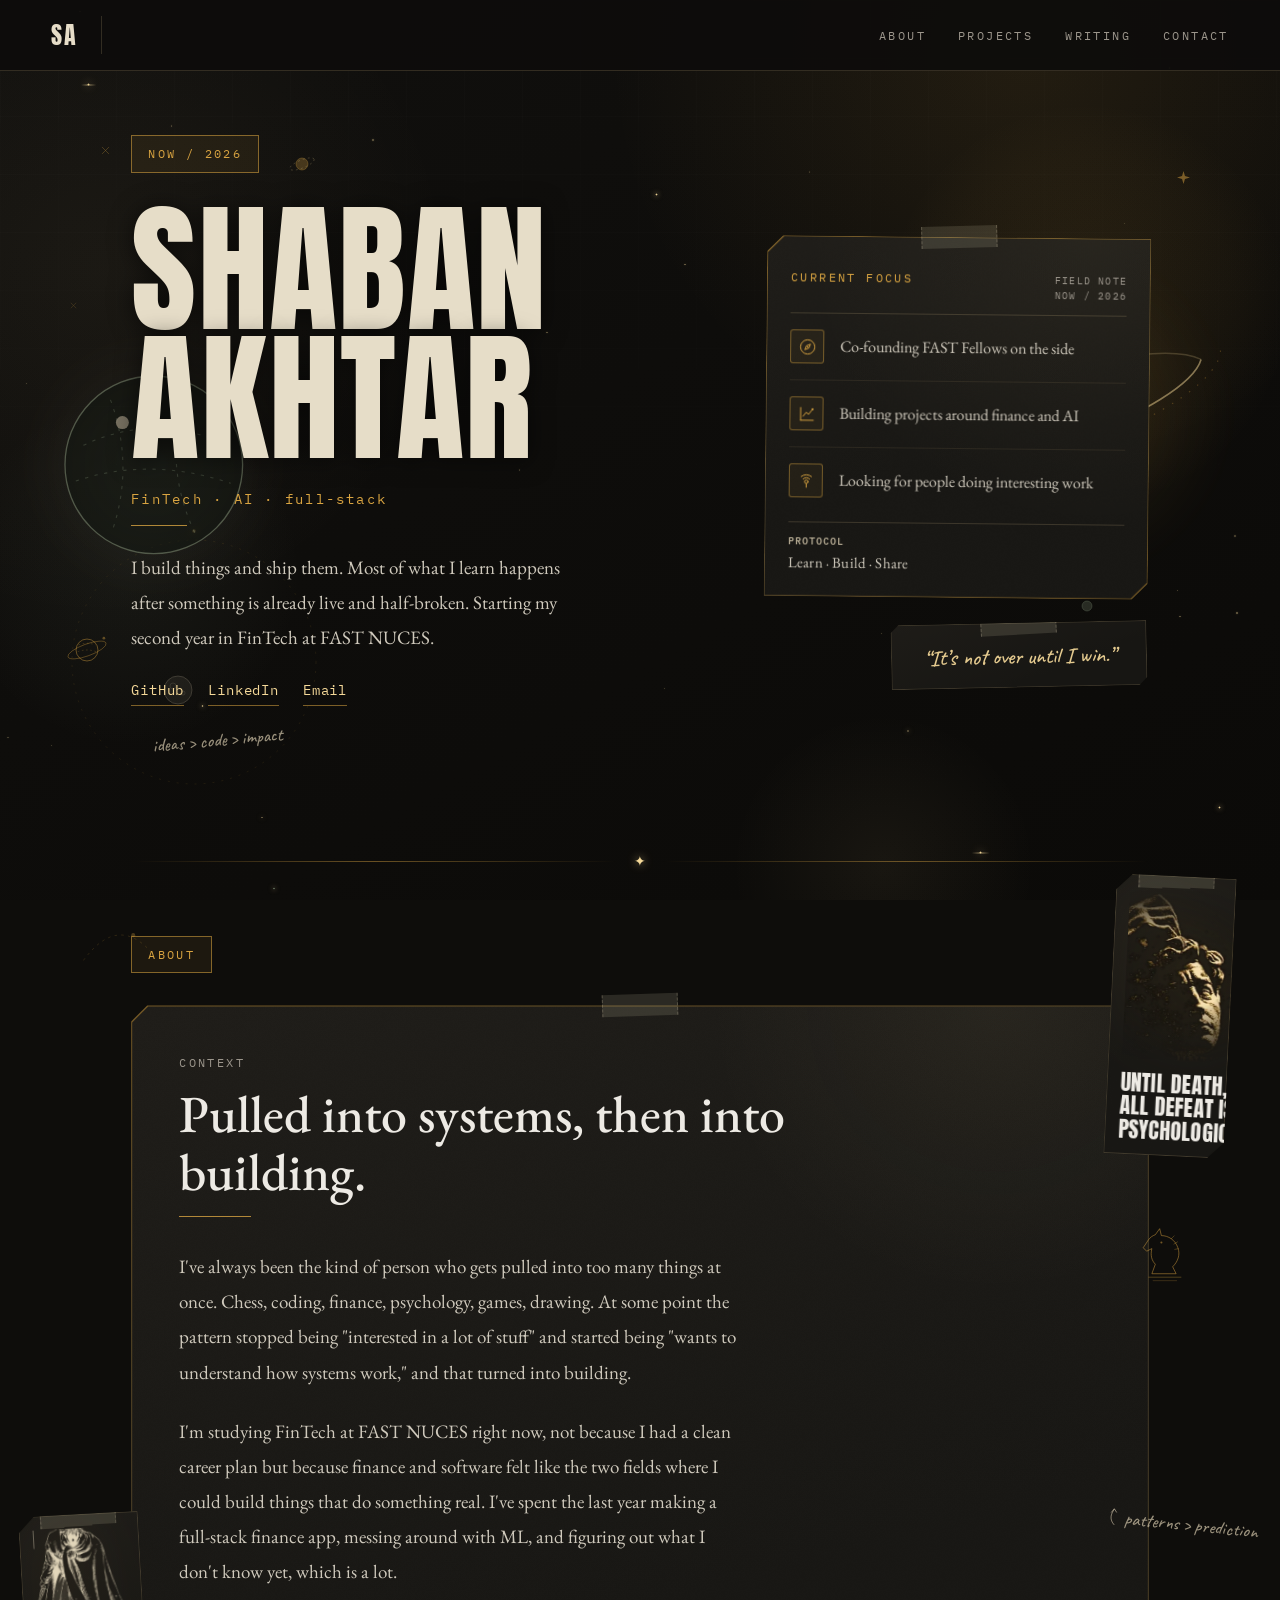
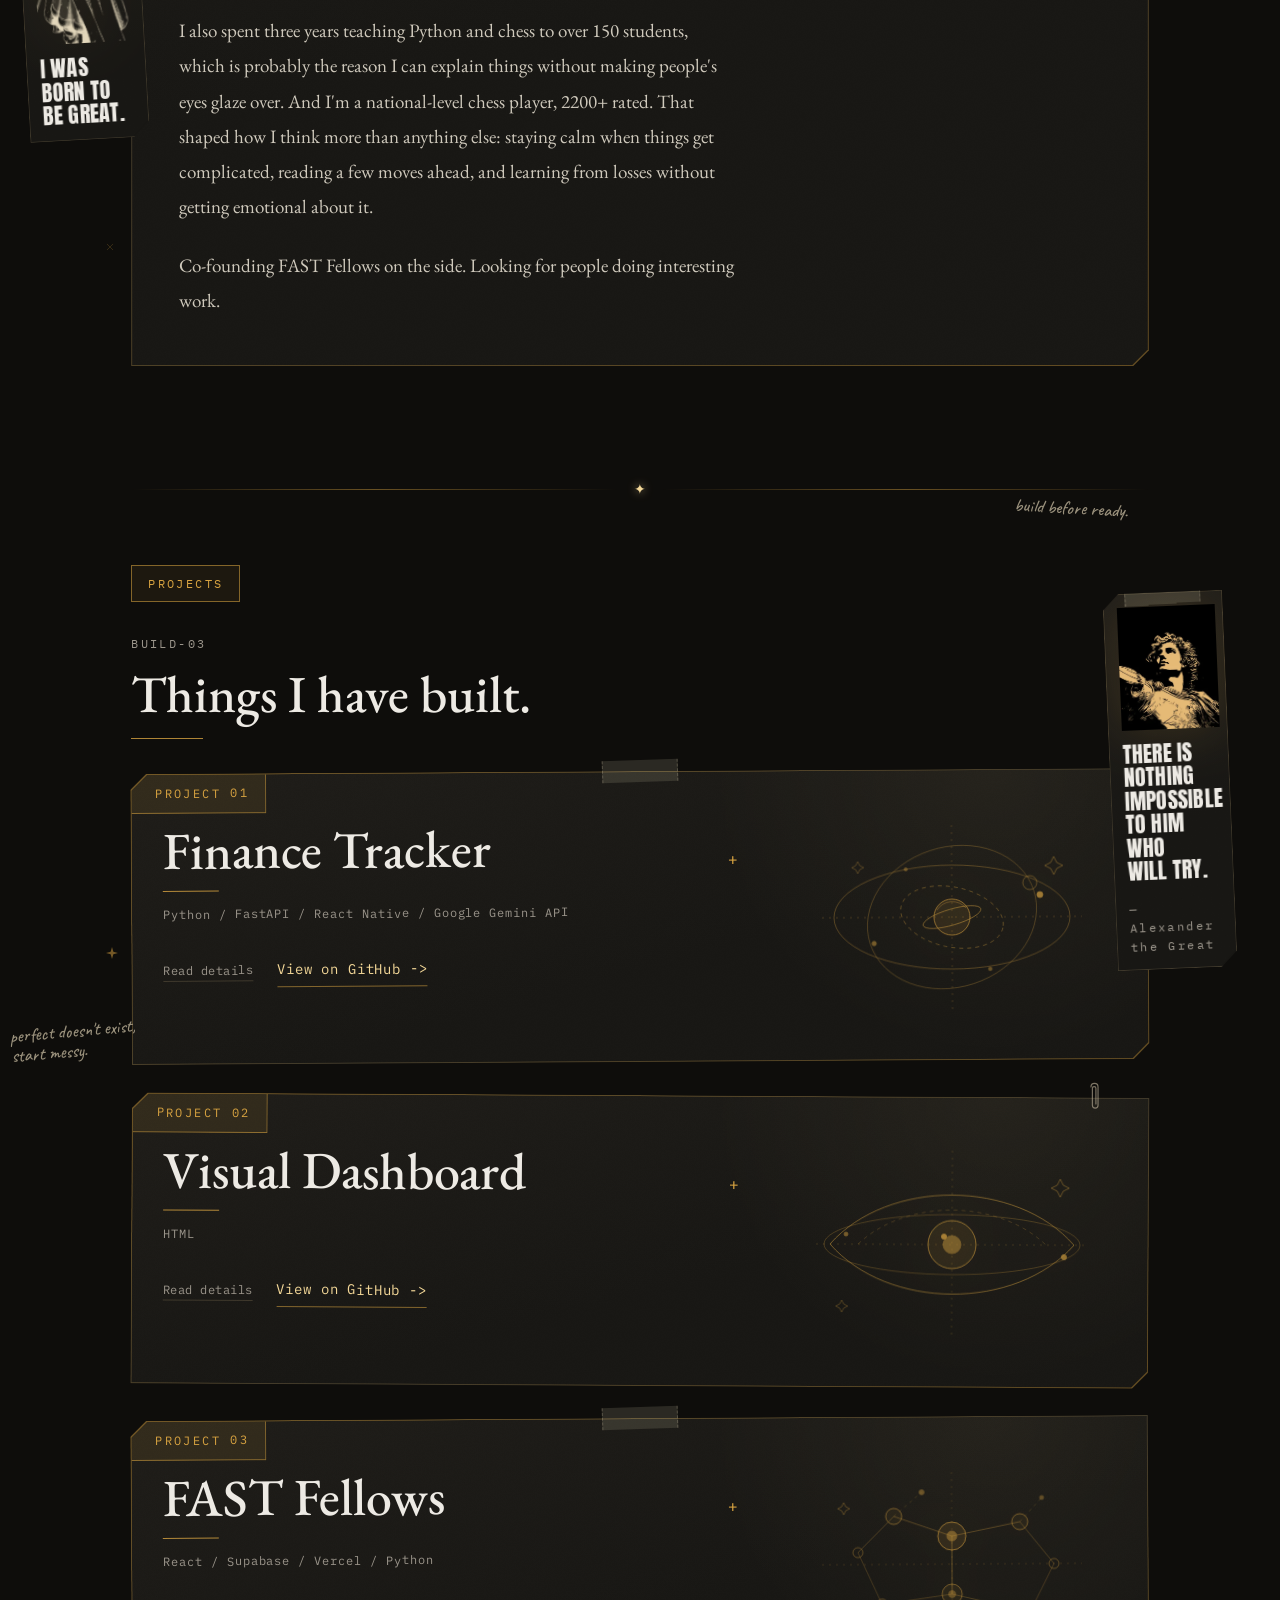
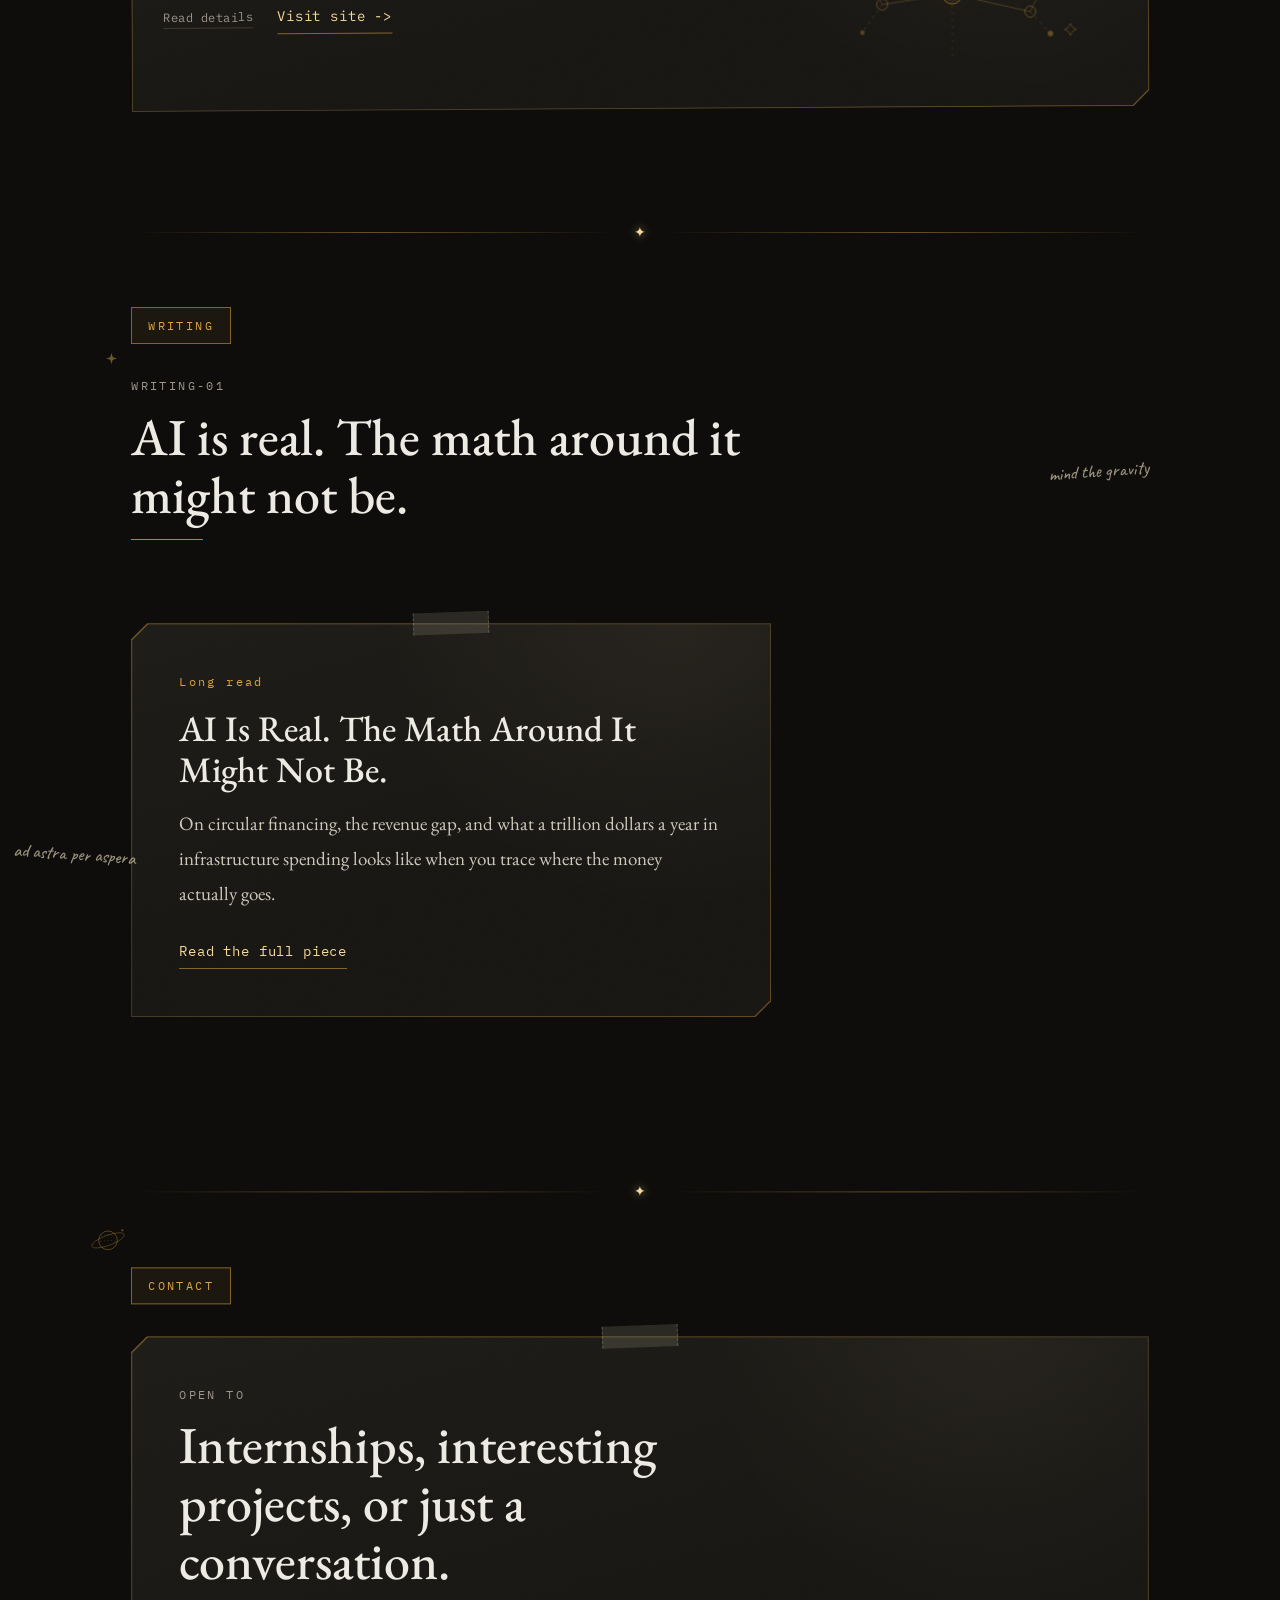
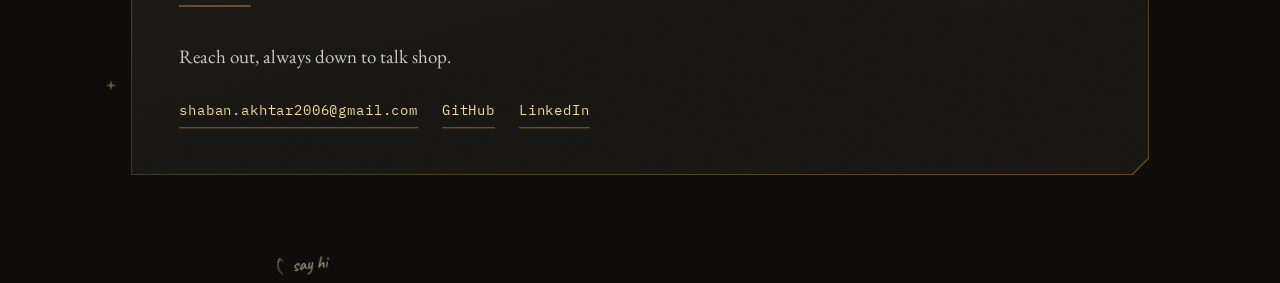
==== commit 66a63608: "deploy: Phase 11 perf pass + card removals Remove CosmicField/QuoteScrap parallax, BlackHole SVG blu" ====
--- a/index.html
+++ b/index.html
@@ -47,8 +47,8 @@
       async
       src="https://gc.zgo.at/count.js"
     ></script>
-    <script type="module" crossorigin src="./assets/index-DJ1O8Ajj.js"></script>
-    <link rel="stylesheet" crossorigin href="./assets/index-DXtxJ0_O.css">
+    <script type="module" crossorigin src="./assets/index-Crl8yTEq.js"></script>
+    <link rel="stylesheet" crossorigin href="./assets/index-DBIxhnbn.css">
   </head>
   <body>
     <div id="root"></div>
--- a/assets/index-DBIxhnbn.css
+++ b/assets/index-DBIxhnbn.css
@@ -0,0 +1 @@
+@font-face{font-family:Anton;font-style:normal;font-display:swap;font-weight:400;src:url(./anton-latin-400-normal-Byf51wtH.woff2) format("woff2"),url(./anton-latin-400-normal-AUNGEG_V.woff) format("woff")}@font-face{font-family:EB Garamond;font-style:normal;font-display:swap;font-weight:400;src:url(./eb-garamond-latin-400-normal-DSJrtJSV.woff2) format("woff2"),url(./eb-garamond-latin-400-normal-zgGxM6DR.woff) format("woff")}@font-face{font-family:EB Garamond;font-style:italic;font-display:swap;font-weight:400;src:url(./eb-garamond-latin-400-italic-KGnr19QW.woff2) format("woff2"),url(./eb-garamond-latin-400-italic-DxAerz_z.woff) format("woff")}@font-face{font-family:EB Garamond;font-style:normal;font-display:swap;font-weight:500;src:url(./eb-garamond-latin-500-normal-LNvnJ-zC.woff2) format("woff2"),url(./eb-garamond-latin-500-normal-DX0gtuIC.woff) format("woff")}@font-face{font-family:EB Garamond;font-style:normal;font-display:swap;font-weight:600;src:url(./eb-garamond-latin-600-normal-CdfBH7_K.woff2) format("woff2"),url(./eb-garamond-latin-600-normal-DVm8LGcc.woff) format("woff")}@font-face{font-family:IBM Plex Mono;font-style:normal;font-display:swap;font-weight:400;src:url(./ibm-plex-mono-latin-400-normal-DMJ8VG8y.woff2) format("woff2"),url(./ibm-plex-mono-latin-400-normal-CvHOgSBP.woff) format("woff")}@font-face{font-family:IBM Plex Mono;font-style:normal;font-display:swap;font-weight:500;src:url(./ibm-plex-mono-latin-500-normal-DSY6xOcd.woff2) format("woff2"),url(./ibm-plex-mono-latin-500-normal-CB9ihrfo.woff) format("woff")}@font-face{font-family:IBM Plex Mono;font-style:normal;font-display:swap;font-weight:600;src:url(./ibm-plex-mono-latin-600-normal-BgSNZQsw.woff2) format("woff2"),url(./ibm-plex-mono-latin-600-normal-DWFSQ4vo.woff) format("woff")}@font-face{font-family:Caveat;font-style:normal;font-display:swap;font-weight:500;src:url(./caveat-latin-500-normal-B9SDL8cy.woff2) format("woff2"),url(./caveat-latin-500-normal-Do9veZfZ.woff) format("woff")}:root{color-scheme:dark;--color-bg: #0e0d0b;--color-bg-soft: #131210;--color-surface: #171613;--color-surface-lift: #1e1c18;--color-text: #edeae4;--color-body: #cfc9bc;--color-muted: #9c968c;--color-accent: #d9a441;--color-spark: #f5d999;--color-sage: #93a487;--color-sage-dim: #6c7a61;--color-kraft: #c9bda3;--accent-rgb: 217, 164, 65;--spark-rgb: 245, 217, 153;--sage-rgb: 147, 164, 135;--kraft-rgb: 201, 189, 163;--line: rgba(var(--spark-rgb), .16);--line-strong: rgba(var(--accent-rgb), .55);--line-bold: rgba(var(--accent-rgb), .8);--shadow: rgba(0, 0, 0, .55);--font-display: "Anton", "Arial Narrow", sans-serif;--font-serif: "EB Garamond", Georgia, "Times New Roman", serif;--font-sans: ui-sans-serif, system-ui, -apple-system, BlinkMacSystemFont, "Segoe UI", sans-serif;--font-mono: "IBM Plex Mono", ui-monospace, SFMono-Regular, Menlo, Consolas, monospace;--font-hand: "Caveat", "Segoe Script", "Comic Sans MS", cursive;--text-xs: .75rem;--text-sm: .875rem;--text-base: 1rem;--text-lg: 1.1875rem;--text-xl: 1.5rem;--text-2xl: clamp(1.75rem, 3vw, 2.25rem);--text-3xl: clamp(2.25rem, 4.5vw, 3.25rem);--text-display: clamp(4rem, 11vw, 9rem);--leading-tight: 1.12;--leading-normal: 1.6;--leading-loose: 1.85;--tracking-wide: .2em;--max-width: 1120px;--gutter: clamp(20px, 4vw, 56px);--rail-width: 150px;--space-1: .25rem;--space-2: .5rem;--space-3: .75rem;--space-4: 1rem;--space-5: 1.25rem;--space-6: 1.5rem;--space-8: 2rem;--space-12: 3rem;--space-16: 4rem;--space-24: 6rem;--space-32: 8rem;--radius-sm: 3px;--radius-md: 8px;--notch: 16px;--ease-out: cubic-bezier(.22, 1, .36, 1);--ease-in-out: cubic-bezier(.65, 0, .35, 1);--duration-fast: .18s;--duration-base: .32s;--duration-slow: .64s;--spring-stiffness: 180;--spring-damping: 22;--z-ambient: -2;--z-grid: -1;--z-base: 0;--z-signal: 1;--z-header: 50;--z-warp: 90}*,*:before,*:after{box-sizing:border-box}html{position:relative;scroll-behavior:smooth}@media(prefers-reduced-motion:reduce){html{scroll-behavior:auto}}body{min-height:100vh;margin:0;color:var(--color-text);font-family:var(--font-serif);font-size:var(--text-base);line-height:var(--leading-normal);overflow-x:hidden;background-color:#0e0d0b}body:before{position:fixed;top:0;right:0;bottom:0;left:0;z-index:var(--z-grid);pointer-events:none;content:"";background-image:linear-gradient(rgba(255,255,255,.016) 1px,transparent 1px),linear-gradient(90deg,rgba(255,255,255,.012) 1px,transparent 1px);background-size:58px 58px;-webkit-mask-image:linear-gradient(to bottom,black,transparent 82%);mask-image:linear-gradient(to bottom,black,transparent 82%)}a{color:inherit;text-decoration:none}a:focus-visible,button:focus-visible{outline:2px solid var(--color-spark);outline-offset:5px;border-radius:var(--radius-sm)}img{max-width:100%;height:auto;display:block}h1,h2,h3,p{margin:0}.container{width:100%;max-width:var(--max-width);margin-inline:auto;padding-inline:var(--gutter)}.page-transition{min-height:100vh;will-change:opacity}@media(prefers-reduced-motion:reduce){.page-transition{animation:none;transform:none!important}}.plate{position:relative;background:linear-gradient(160deg,rgba(var(--accent-rgb),.5),rgba(var(--spark-rgb),.22) 55%,rgba(var(--accent-rgb),.42));clip-path:polygon(var(--notch) 0,100% 0,100% calc(100% - var(--notch)),calc(100% - var(--notch)) 100%,0 100%,0 var(--notch))}.plate:before{content:"";position:absolute;top:1px;right:1px;bottom:1px;left:1px;background:radial-gradient(circle at 85% 0%,rgba(var(--spark-rgb),.05),transparent 18rem),linear-gradient(165deg,var(--color-surface-lift),var(--color-surface) 60%);clip-path:polygon(var(--notch) 0,100% 0,100% calc(100% - var(--notch)),calc(100% - var(--notch)) 100%,0 100%,0 var(--notch))}.plate:after{content:"";position:absolute;top:1px;right:1px;bottom:1px;left:1px;pointer-events:none;opacity:.35;background-image:url("data:image/svg+xml,%3Csvg xmlns='http://www.w3.org/2000/svg' width='140' height='140'%3E%3Cfilter id='n'%3E%3CfeTurbulence type='fractalNoise' baseFrequency='0.9' numOctaves='2'/%3E%3CfeColorMatrix values='0 0 0 0 1 0 0 0 0 1 0 0 0 0 1 0 0 0 0.035 0'/%3E%3C/filter%3E%3Crect width='140' height='140' filter='url(%23n)'/%3E%3C/svg%3E");clip-path:polygon(var(--notch) 0,100% 0,100% calc(100% - var(--notch)),calc(100% - var(--notch)) 100%,0 100%,0 var(--notch))}.plate>*{position:relative;z-index:1}.tape{position:absolute;top:-11px;left:50%;z-index:2;width:76px;height:22px;transform:translate(-50%) rotate(-2deg);background:rgba(var(--kraft-rgb),.16);border-left:1px dashed rgba(var(--kraft-rgb),.28);border-right:1px dashed rgba(var(--kraft-rgb),.28);pointer-events:none}.visually-hidden{position:absolute;width:1px;height:1px;padding:0;margin:-1px;overflow:hidden;clip:rect(0,0,0,0);white-space:nowrap;border:0}._header_oqpf6_1{position:sticky;top:0;z-index:var(--z-header);display:flex;align-items:center;justify-content:space-between;gap:var(--space-6);padding:var(--space-4) var(--gutter);background:#0e0d0beb;border-bottom:1px solid var(--line)}._wordmark_oqpf6_35{font-family:var(--font-display);font-size:var(--text-xl);letter-spacing:.06em;color:#e6ddc8;border-right:1px solid var(--line);padding-right:var(--space-6)}._nav_oqpf6_53{display:flex;gap:var(--space-8);font-family:var(--font-mono);font-size:var(--text-xs);letter-spacing:var(--tracking-wide);text-transform:uppercase;color:var(--color-muted)}._nav_oqpf6_53 a{transition:color var(--duration-fast) var(--ease-out)}._nav_oqpf6_53 a:hover{color:var(--color-accent)}@media(max-width:560px){._nav_oqpf6_53{gap:var(--space-4);letter-spacing:.1em}}._rail_qxkto_1{display:none}@media(min-width:1340px){._rail_qxkto_1{display:block;position:fixed;top:72px;bottom:24px;left:12px;width:var(--rail-width);z-index:var(--z-signal)}}._line_qxkto_37{position:absolute;top:0;right:0;bottom:0;left:0;height:100%;overflow:visible}._path_qxkto_55{fill:none;stroke:rgba(var(--accent-rgb),.82);stroke-width:1.35;stroke-linecap:round}._pathGlow_qxkto_69{fill:none;stroke:rgba(var(--accent-rgb),.16);stroke-width:5.5;stroke-linecap:round}._pathGhost_qxkto_83{fill:none;stroke:rgba(var(--spark-rgb),.2);stroke-width:1;stroke-dasharray:3 6}._bendDot_qxkto_99{fill:rgba(var(--spark-rgb),.55);animation:_glyphTwinkle_qxkto_1 4.2s ease-in-out infinite alternate}._bendDot_qxkto_99:nth-of-type(3n){animation-delay:-1.4s}._bendDot_qxkto_99:nth-of-type(3n+1){animation-delay:-2.8s}._tailSpark_qxkto_125{fill:var(--color-spark);pointer-events:none}._glyph_qxkto_135{fill:rgba(var(--spark-rgb),.45);animation:_glyphTwinkle_qxkto_1 5.5s ease-in-out infinite alternate}._glyph_qxkto_135:nth-of-type(odd){animation-delay:-2.6s}._node_qxkto_153{fill:rgba(var(--spark-rgb),.55)}._cometTrail_qxkto_161,._comet_qxkto_161{pointer-events:none}._comet_qxkto_161{fill:var(--color-spark)}@keyframes _glyphTwinkle_qxkto_1{0%{opacity:.3}to{opacity:.85}}._labels_qxkto_197{position:absolute;top:0;right:0;bottom:0;left:0;margin:0;padding:0;list-style:none}._labelItem_qxkto_213{position:absolute;left:68px;transform:translateY(-50%)}._label_qxkto_197,._labelActive_qxkto_227{display:grid;gap:2px;font-family:var(--font-mono);font-size:.6875rem;letter-spacing:.14em;color:var(--color-muted);transition:color var(--duration-fast) var(--ease-out)}._label_qxkto_197:hover{color:var(--color-text)}._labelActive_qxkto_227{color:var(--color-spark)}._num_qxkto_263{font-size:.625rem;opacity:.7}@media(prefers-reduced-motion:reduce){._glyph_qxkto_135,._bendDot_qxkto_99{animation:none}}._hero_4lcr9_1{position:relative;display:grid;gap:var(--space-8);padding-block:var(--space-16) var(--space-24)}._hero_4lcr9_1[data-active=true] ._panel_4lcr9_15{filter:drop-shadow(0 0 24px rgba(var(--accent-rgb),.2))}._marker_4lcr9_23{justify-self:start;font-family:var(--font-mono);font-size:var(--text-xs);letter-spacing:var(--tracking-wide);color:var(--color-accent);border:1px solid var(--line-strong);background:rgba(var(--accent-rgb),.08);padding:var(--space-2) var(--space-4)}._copy_4lcr9_45{display:grid;gap:var(--space-6);max-width:56ch}._title_4lcr9_57{font-family:var(--font-display);font-size:var(--text-display);font-weight:400;line-height:.92;text-transform:uppercase;letter-spacing:.01em;color:#e6ddc8;text-shadow:0 2px 24px rgba(0,0,0,.6)}._titleLine_4lcr9_79{display:block}._status_4lcr9_87{font-family:var(--font-mono);font-size:var(--text-sm);letter-spacing:.16em;color:var(--color-accent);padding-bottom:var(--space-4);position:relative}._status_4lcr9_87:after{content:"";position:absolute;left:0;bottom:0;width:56px;height:1px;background:var(--line-bold)}._lede_4lcr9_125{font-size:var(--text-lg);line-height:var(--leading-loose);color:var(--color-body)}._actions_4lcr9_137{display:flex;flex-wrap:wrap;gap:var(--space-6);font-family:var(--font-mono);font-size:var(--text-sm);letter-spacing:.06em}._actions_4lcr9_137 a{color:var(--color-spark);padding-bottom:3px;border-bottom:1px solid var(--line-strong);transition:color var(--duration-fast) var(--ease-out),border-color var(--duration-fast) var(--ease-out)}._actions_4lcr9_137 a:hover{color:var(--color-accent);border-color:var(--color-accent)}._panelWrap_4lcr9_183{position:relative;max-width:26rem}._panel_4lcr9_15{padding:var(--space-8) var(--space-6) var(--space-6)}._panelHead_4lcr9_201{display:flex;align-items:baseline;justify-content:space-between;gap:var(--space-4);margin-bottom:var(--space-4);padding-bottom:var(--space-3);border-bottom:1px solid var(--line)}._monoLabel_4lcr9_221{font-family:var(--font-mono);font-size:var(--text-xs);letter-spacing:var(--tracking-wide);color:var(--color-accent)}._panelMeta_4lcr9_235{font-family:var(--font-mono);font-size:.625rem;letter-spacing:.12em;color:var(--color-muted);text-align:right;line-height:1.5}._focusList_4lcr9_253{display:grid;gap:var(--space-4);margin:0;padding:0;list-style:none}._focusRow_4lcr9_269{display:grid;grid-template-columns:34px minmax(0,1fr);align-items:center;column-gap:var(--space-4);padding-bottom:var(--space-4);border-bottom:1px solid rgba(var(--spark-rgb),.08)}._focusRow_4lcr9_269:last-child{border-bottom:0;padding-bottom:0}._focusIcon_4lcr9_297{display:grid;place-items:center;width:34px;height:34px;color:var(--color-accent);border:1px solid rgba(var(--accent-rgb),.45);border-radius:var(--radius-sm);background:rgba(var(--accent-rgb),.06)}._focusIcon_4lcr9_297 svg{width:19px;height:19px}._focusText_4lcr9_329{font-size:var(--text-base);line-height:var(--leading-normal);color:var(--color-body)}._panelFoot_4lcr9_345{display:flex;justify-content:space-between;gap:var(--space-4);margin-top:var(--space-6);padding-top:var(--space-3);border-top:1px solid var(--line);font-family:var(--font-serif);font-size:.9375rem;line-height:1.35;letter-spacing:.01em;color:var(--color-body)}._panelFoot_4lcr9_345 b{display:block;font-family:var(--font-mono);font-weight:500;font-size:.625rem;letter-spacing:.1em;color:var(--color-kraft);margin-bottom:4px}._mindsetNote_4lcr9_399{position:relative;max-width:16rem;margin-top:var(--space-6);margin-left:auto;padding:var(--space-5) var(--space-6) var(--space-4);rotate:-1.8deg;background:linear-gradient(160deg,var(--color-surface-lift),var(--color-surface) 70%);border:1px solid var(--line);box-shadow:0 18px 44px -28px var(--shadow);clip-path:polygon(8px 0,100% 0,100% calc(100% - 8px),calc(100% - 8px) 100%,0 100%,0 8px)}._mindsetNote_4lcr9_399 p{margin:0;font-family:var(--font-hand);font-size:1.4rem;line-height:1.2;text-align:center;color:rgba(var(--spark-rgb),.92)}@media(min-width:900px){._hero_4lcr9_1{grid-template-columns:minmax(0,1fr) minmax(0,24rem);grid-template-areas:"marker marker" "copy   panel";align-items:start;column-gap:var(--space-12)}._marker_4lcr9_23{grid-area:marker}._copy_4lcr9_45{grid-area:copy}._panelWrap_4lcr9_183{grid-area:panel;margin-top:var(--space-8);transform:rotate(.6deg)}}._doodle_15597_3,._note_15597_5{display:none}@media(min-width:1220px){._doodle_15597_3{display:block;position:absolute;color:rgba(var(--accent-rgb),.5);pointer-events:none;z-index:2}._note_15597_5{display:inline-flex;align-items:flex-start;gap:4px;position:absolute;font-family:var(--font-hand);font-size:1.15rem;line-height:1.1;color:rgba(var(--kraft-rgb),.75);pointer-events:none;white-space:nowrap;z-index:2}}._float_15597_61{animation:_doodleFloat_15597_1 16s ease-in-out infinite alternate}._twinkle_15597_69{animation:_doodleTwinkle_15597_1 4.5s ease-in-out infinite alternate}._noteArrow_15597_77{width:14px;height:19px;stroke:currentColor;stroke-width:1.3;stroke-linecap:round;fill:none}._noteArrowRight_15597_95{width:26px;height:12px;stroke:currentColor;stroke-width:1.3;stroke-linecap:round;fill:none;margin-top:6px}@keyframes _doodleFloat_15597_1{0%{transform:translateY(-5px) rotate(var(--doodle-rotate, 0deg))}to{transform:translateY(5px) rotate(var(--doodle-rotate, 0deg))}}@keyframes _doodleTwinkle_15597_1{0%{opacity:.35}to{opacity:.9}}@media(prefers-reduced-motion:reduce){._float_15597_61,._twinkle_15597_69{animation:none}}._section_1mf75_1{position:relative;display:grid;gap:var(--space-8);padding-block:var(--space-4) var(--space-16)}._section_1mf75_1[data-active=true] .plate,._section_1mf75_1[data-active=true] ._plateWrap_1mf75_9{filter:drop-shadow(0 0 22px rgba(var(--accent-rgb),.18))}._section_1mf75_1[data-active=true] ._marker_1mf75_13{color:var(--color-spark);background:rgba(var(--accent-rgb),.16);box-shadow:0 0 20px rgba(var(--accent-rgb),.12)}._divider_1mf75_20{display:flex;align-items:center;gap:var(--space-4);padding-block:var(--space-8)}._divider_1mf75_20:before,._divider_1mf75_20:after{content:"";flex:1;height:1px;background:linear-gradient(to right,transparent,rgba(var(--accent-rgb),.45),transparent)}._dividerStar_1mf75_40{color:var(--color-spark);font-size:var(--text-sm);text-shadow:0 0 10px rgba(var(--spark-rgb),.7)}._marker_1mf75_13{justify-self:start;font-family:var(--font-mono);font-size:var(--text-xs);letter-spacing:var(--tracking-wide);color:var(--color-accent);border:1px solid var(--line-strong);background:rgba(var(--accent-rgb),.08);padding:var(--space-2) var(--space-4)}._heading_1mf75_58{display:grid;gap:var(--space-3)}._monoLabel_1mf75_63{font-family:var(--font-mono);font-size:var(--text-xs);letter-spacing:var(--tracking-wide);color:var(--color-muted)}._title_1mf75_71{font-family:var(--font-serif);font-size:var(--text-3xl);font-weight:500;line-height:var(--leading-tight);color:var(--color-text);max-width:24ch;padding-bottom:var(--space-4);position:relative}._title_1mf75_71:after{content:"";position:absolute;left:0;bottom:0;width:72px;height:1px;background:var(--line-bold)}._body_1mf75_92{display:grid;gap:var(--space-6);font-size:var(--text-lg);line-height:var(--leading-loose);color:var(--color-body)}._plateInner_1mf75_101 ._body_1mf75_92{max-width:62ch}._plateWrap_1mf75_9{position:relative}._plateInner_1mf75_101{display:grid;gap:var(--space-8);padding:clamp(var(--space-8),5vw,var(--space-12))}._scrap_15ths_11{position:absolute;top:var(--scrap-top, 0px);margin:0;z-index:2;width:clamp(120px,calc((100vw - var(--max-width)) / 2 + 40px),200px);padding:clamp(9px,1vw,14px);display:grid;grid-template-columns:1fr;align-items:center;gap:var(--space-3);rotate:var(--rotate);transform-origin:center;background:linear-gradient(165deg,var(--color-surface-lift),var(--color-surface) 62%);border:1px solid var(--line);box-shadow:0 24px 60px -32px var(--shadow);clip-path:polygon(var(--notch) 0,100% 0,100% calc(100% - var(--notch)),calc(100% - var(--notch)) 100%,0 100%,0 var(--notch))}._scrap_15ths_11:after{content:"";position:absolute;top:0;right:0;bottom:0;left:0;pointer-events:none;opacity:.3;clip-path:inherit;background-image:url("data:image/svg+xml,%3Csvg xmlns='http://www.w3.org/2000/svg' width='140' height='140'%3E%3Cfilter id='n'%3E%3CfeTurbulence type='fractalNoise' baseFrequency='0.9' numOctaves='2'/%3E%3CfeColorMatrix values='0 0 0 0 1 0 0 0 0 1 0 0 0 0 1 0 0 0 0.03 0'/%3E%3C/filter%3E%3Crect width='140' height='140' filter='url(%23n)'/%3E%3C/svg%3E")}._scrap_15ths_11[data-side=right]{right:calc((var(--max-width) - 100vw) / 2 - var(--gutter) + 50px)}._scrap_15ths_11[data-side=left]{left:calc((var(--max-width) - 100vw) / 2 - var(--gutter) + 24px)}._scrap_15ths_11[data-side=left] ._art_15ths_123{order:0}._art_15ths_123{position:relative;z-index:1;aspect-ratio:4 / 5;overflow:hidden;filter:drop-shadow(0 0 26px rgba(var(--accent-rgb),.16))}._art_15ths_123 img{width:100%;height:100%;object-fit:cover;object-position:center;will-change:transform}._caption_15ths_167{position:relative;z-index:1;display:grid;gap:var(--space-4)}._quote_15ths_181{margin:0;font-family:var(--font-display);font-weight:400;font-size:clamp(1.05rem,1.7vw,1.8rem);line-height:1.08;letter-spacing:.01em;text-transform:uppercase;color:var(--color-text);text-wrap:balance}._cite_15ths_205{font-family:var(--font-mono);font-style:normal;font-size:var(--text-xs);letter-spacing:var(--tracking-wide);color:var(--color-muted)}._cite_15ths_205:before{content:"— "}._scrap_15ths_11[data-image-only=true]{display:block;padding:10px;width:clamp(168px,calc((100vw - var(--max-width)) / 2 + var(--gutter) + 64px),236px)}._scrap_15ths_11[data-image-only=true][data-size=large]{width:clamp(224px,calc((100vw - var(--max-width)) / 2 + var(--gutter) + 136px),324px)}._scrap_15ths_11[data-side=right][data-size=large]{right:calc((var(--max-width) - 100vw) / 2 - var(--gutter) + 90px)}@media(min-width:1340px){._scrap_15ths_11[data-side=left],._scrap_15ths_11[data-side=left][data-image-only=true]{left:calc((var(--max-width) - 100vw) / 2 - var(--gutter) + 150px)}}@media(max-width:1279px){._scrap_15ths_11[data-image-only=true]{display:none!important}}._scrap_15ths_11[data-image-only=true] ._art_15ths_123{aspect-ratio:auto;overflow:visible}._scrap_15ths_11[data-image-only=true] ._art_15ths_123 img{height:auto;object-fit:contain}@media(max-width:1219px){._scrap_15ths_11,._scrap_15ths_11[data-image-only=true]{display:none!important}}@media(prefers-reduced-motion:reduce){._art_15ths_123 img{will-change:auto}}._orbit_1i6ot_1{width:100%;max-width:300px;height:auto;color:var(--color-accent);opacity:.8}._list_1yrha_1{display:grid;gap:var(--space-8);margin:0;padding:0;list-style:none}._plateWrap_1yrha_9{position:relative}._card_1yrha_13{display:grid;gap:var(--space-6);padding:var(--space-12) var(--space-8) var(--space-8)}._tab_1yrha_20{position:absolute;top:1px;left:1px;z-index:1;font-family:var(--font-mono);font-size:var(--text-xs);letter-spacing:var(--tracking-wide);color:var(--color-accent);background:rgba(var(--accent-rgb),.1);border-right:1px solid var(--line-strong);border-bottom:1px solid var(--line-strong);padding:var(--space-2) var(--space-4);clip-path:polygon(var(--notch) 0,100% 0,100% 100%,0 100%,0 var(--notch));padding-left:calc(var(--space-4) + var(--notch) / 2)}._detail_1yrha_38{display:grid;gap:var(--space-3);align-content:start}._title_1yrha_44{font-family:var(--font-serif);font-size:var(--text-3xl);font-weight:500;line-height:var(--leading-tight);color:var(--color-text);padding-bottom:var(--space-3);position:relative}._titleButton_1yrha_54{display:flex;width:100%;align-items:baseline;justify-content:space-between;gap:var(--space-4);border:0;padding:0;color:inherit;background:transparent;font:inherit;text-align:left;cursor:pointer}._toggleMark_1yrha_69{flex:0 0 auto;color:var(--color-accent);font-family:var(--font-mono);font-size:var(--text-base);font-weight:400}._title_1yrha_44:after{content:"";position:absolute;left:0;bottom:0;width:56px;height:1px;background:var(--line-bold)}._tech_1yrha_87{font-family:var(--font-mono);font-size:var(--text-xs);letter-spacing:.08em;color:var(--color-muted)}._description_1yrha_94{font-size:var(--text-lg);line-height:var(--leading-loose);color:var(--color-body);max-width:52ch}._descriptionWrap_1yrha_101{overflow:hidden}._actions_1yrha_105{display:flex;flex-wrap:wrap;align-items:baseline;gap:var(--space-4) var(--space-6);margin-top:var(--space-2)}._expandButton_1yrha_113{border:0;border-bottom:1px solid var(--line);padding:0 0 3px;color:var(--color-muted);background:transparent;font-family:var(--font-mono);font-size:var(--text-xs);letter-spacing:.04em;cursor:pointer;transition:color var(--duration-fast) var(--ease-out),border-color var(--duration-fast) var(--ease-out)}._expandButton_1yrha_113:hover,._expandButton_1yrha_113[aria-expanded=true]{color:var(--color-spark);border-color:var(--line-strong)}._link_1yrha_132{justify-self:start;margin-top:var(--space-3);font-family:var(--font-mono);font-size:var(--text-sm);letter-spacing:.06em;color:var(--color-spark);padding-bottom:3px;border-bottom:1px solid var(--line-strong);transition:color var(--duration-fast) var(--ease-out),border-color var(--duration-fast) var(--ease-out)}._link_1yrha_132:hover{color:var(--color-accent);border-color:var(--color-accent)}._art_1yrha_151{display:none;align-self:center;justify-self:center}._clip_1yrha_158{z-index:2;color:rgba(var(--kraft-rgb),.6)}@media(min-width:780px){._card_1yrha_13{grid-template-columns:minmax(0,1fr) minmax(0,330px);column-gap:var(--space-12)}._art_1yrha_151{display:block;filter:drop-shadow(0 0 18px rgba(var(--accent-rgb),.12))}}._root_1d742_1{position:relative;width:min(32vw,27rem);min-width:19rem;aspect-ratio:1;pointer-events:none;isolation:isolate;contain:layout}._halo_1d742_31{position:absolute;top:17%;right:17%;bottom:17%;left:17%;border-radius:50%;background:radial-gradient(circle,rgba(0,0,0,.98) 0 30%,rgba(var(--accent-rgb),.16) 42%,rgba(var(--sage-rgb),.06) 58%,transparent 72%);filter:blur(15px)}._disc_1d742_65{position:absolute;top:0;right:0;bottom:0;left:0}._disc_1d742_65 svg{display:block;width:100%;height:100%;overflow:visible}._outerOrbit_1d742_89,._faintOrbit_1d742_91,._eventHorizon_1d742_93,._accretion_1d742_95,._lensingArc_1d742_97,._lensingArcBack_1d742_99{fill:none;vector-effect:non-scaling-stroke}._outerOrbit_1d742_89{stroke:rgba(var(--accent-rgb),.18);stroke-width:1;stroke-dasharray:3 10;transform-box:fill-box;transform-origin:center;animation:_black-hole-ring-primary_1d742_1 132s linear infinite}._faintOrbit_1d742_91{stroke:rgba(var(--sage-rgb),.14);stroke-width:1;transform-box:fill-box;transform-origin:center;animation:_black-hole-ring-secondary_1d742_1 104s linear infinite}._accretion_1d742_95{stroke:url(#accretion-light);stroke-width:7;stroke-linecap:round;stroke-dasharray:620 180;transform-box:fill-box;transform-origin:center;animation:_black-hole-ring-primary_1d742_1 48s linear infinite}._accretionSecondary_1d742_179{stroke:url(#accretion-light-secondary);stroke-width:3.5;stroke-linecap:round;stroke-dasharray:520 210;opacity:.62;transform-box:fill-box;transform-origin:center;animation:_black-hole-ring-secondary_1d742_1 72s linear infinite}._lensingArc_1d742_97,._lensingArcBack_1d742_99{stroke:rgba(var(--spark-rgb),.28);stroke-width:1.4;stroke-linecap:round;animation:_lensingShimmer_1d742_1 7s ease-in-out infinite}._lensingArcBack_1d742_99{stroke:rgba(var(--sage-rgb),.2)}._eventHorizon_1d742_93{stroke:rgba(var(--spark-rgb),.16);stroke-width:1;filter:drop-shadow(0 0 9px rgba(var(--accent-rgb),.3))}._particle_1d742_237{position:absolute;left:var(--particle-x);top:var(--particle-y);width:3px;height:3px;border-radius:50%;background:var(--color-spark);opacity:.58;box-shadow:0 0 8px rgba(var(--spark-rgb),.7);animation:_particle-fall_1d742_1 var(--particle-duration) linear infinite;animation-delay:var(--particle-delay)}._outerOrbit_1d742_89,._faintOrbit_1d742_91,._accretion_1d742_95,._accretionSecondary_1d742_179,._lensingArc_1d742_97,._lensingArcBack_1d742_99,._particle_1d742_237{animation-play-state:paused}._root_1d742_1[data-moving=true] ._outerOrbit_1d742_89,._root_1d742_1[data-moving=true] ._faintOrbit_1d742_91,._root_1d742_1[data-moving=true] ._accretion_1d742_95,._root_1d742_1[data-moving=true] ._accretionSecondary_1d742_179,._root_1d742_1[data-moving=true] ._lensingArc_1d742_97,._root_1d742_1[data-moving=true] ._lensingArcBack_1d742_99,._root_1d742_1[data-moving=true] ._particle_1d742_237{animation-play-state:running}@keyframes _black-hole-ring-primary_1d742_1{to{transform:rotate(360deg)}}@keyframes _black-hole-ring-secondary_1d742_1{to{transform:rotate(-360deg)}}@keyframes _lensingShimmer_1d742_1{0%,to{opacity:.2}50%{opacity:.42}}@keyframes _particle-fall_1d742_1{0%{transform:translate(0) scale(var(--particle-scale));opacity:.12}48%{opacity:.7}to{transform:translate(var(--particle-drift-x),var(--particle-drift-y)) scale(.12);opacity:0}}@media(max-width:899px){._root_1d742_1{width:min(76vw,21rem);min-width:0;opacity:.72}}@media(prefers-reduced-motion:reduce){._particle_1d742_237,._outerOrbit_1d742_89,._faintOrbit_1d742_91,._accretion_1d742_95,._accretionSecondary_1d742_179,._lensingArc_1d742_97,._lensingArcBack_1d742_99{animation:none}}._gravityStage_1af18_1{position:relative;display:grid;align-items:center;min-height:31rem}._plateWrap_1af18_8{position:relative;z-index:2;max-width:40rem}._blackHoleWrap_1af18_14{position:absolute;z-index:1;top:50%;right:clamp(-6rem,-3vw,-2rem);transform:translateY(-50%);opacity:.88;-webkit-mask-image:linear-gradient(to left,#000 72%,transparent 100%);mask-image:linear-gradient(to left,#000 72%,transparent 100%)}._card_1af18_24{display:grid;gap:var(--space-4);padding:clamp(var(--space-8),4vw,var(--space-12))}._meta_1af18_30{font-family:var(--font-mono);font-size:var(--text-xs);letter-spacing:var(--tracking-wide);color:var(--color-accent)}._title_1af18_37{font-family:var(--font-serif);font-size:var(--text-2xl);font-weight:500;line-height:var(--leading-tight);color:var(--color-text)}._excerpt_1af18_45{font-size:var(--text-lg);line-height:var(--leading-loose);color:var(--color-body)}._link_1af18_51{justify-self:start;margin-top:var(--space-3);font-family:var(--font-mono);font-size:var(--text-sm);letter-spacing:.06em;color:var(--color-spark);padding-bottom:3px;border-bottom:1px solid var(--line-strong);transition:color var(--duration-fast) var(--ease-out),border-color var(--duration-fast) var(--ease-out)}._link_1af18_51:hover{color:var(--color-accent);border-color:var(--color-accent)}@media(min-width:900px){._plateWrap_1af18_8{width:min(64%,40rem)}}@media(max-width:899px){._gravityStage_1af18_1{min-height:39rem;align-items:start;padding-bottom:13rem}._blackHoleWrap_1af18_14{top:auto;right:-3.5rem;bottom:-2rem;transform:none;opacity:.66;-webkit-mask-image:linear-gradient(to bottom,transparent 0%,#000 24%);mask-image:linear-gradient(to bottom,transparent 0%,#000 24%)}}@media(prefers-reduced-motion:reduce){._blackHoleWrap_1af18_14{opacity:.58}}._panel_x19e1_2{display:grid;gap:var(--space-6)}._links_x19e1_7{display:flex;flex-wrap:wrap;gap:var(--space-6);font-family:var(--font-mono);font-size:var(--text-sm);letter-spacing:.06em}._links_x19e1_7 a{color:var(--color-spark);padding-bottom:3px;border-bottom:1px solid var(--line-strong);transition:color var(--duration-fast) var(--ease-out),border-color var(--duration-fast) var(--ease-out)}._links_x19e1_7 a:hover{color:var(--color-accent);border-color:var(--color-accent)}._home_1rkl9_1{position:relative}._shell_146x8_1{width:100%;max-width:47rem;margin-inline:auto;padding:var(--space-16) var(--gutter) var(--space-24)}._readingProgress_146x8_8{position:fixed;top:0;left:0;right:0;z-index:calc(var(--z-header) + 1);height:3px;transform-origin:left center;background:linear-gradient(90deg,var(--color-accent),var(--color-spark));box-shadow:0 0 12px rgba(var(--accent-rgb),.5);pointer-events:none}._hero_146x8_21{display:grid;gap:var(--space-4);padding-bottom:var(--space-8);margin-bottom:var(--space-12);position:relative}._hero_146x8_21:after{content:"✦";position:absolute;bottom:-.7em;left:50%;transform:translate(-50%);color:var(--color-spark);font-size:var(--text-sm);text-shadow:0 0 10px rgba(var(--spark-rgb),.7)}._hero_146x8_21:before{content:"";position:absolute;bottom:0;left:0;right:0;height:1px;background:linear-gradient(to right,transparent,rgba(var(--accent-rgb),.45),transparent)}._kicker_146x8_55{justify-self:start;font-family:var(--font-mono);font-size:var(--text-xs);letter-spacing:var(--tracking-wide);color:var(--color-accent);border:1px solid var(--line-strong);background:rgba(var(--accent-rgb),.08);padding:var(--space-2) var(--space-4)}._title_146x8_66{font-family:var(--font-serif);font-size:var(--text-3xl);font-weight:500;line-height:var(--leading-tight);color:var(--color-text)}._byline_146x8_74{font-family:var(--font-mono);font-size:var(--text-sm);letter-spacing:.08em;color:var(--color-muted)}._body_146x8_81{display:grid;gap:var(--space-6);font-size:var(--text-lg);line-height:var(--leading-loose);color:var(--color-body)}._body_146x8_81 h2{margin-top:var(--space-8);font-family:var(--font-serif);font-size:var(--text-2xl);font-weight:500;line-height:var(--leading-tight);color:var(--color-text);padding-bottom:var(--space-3);position:relative}._body_146x8_81 h2:after{content:"";position:absolute;left:0;bottom:0;width:56px;height:1px;background:var(--line-bold)}._figure_146x8_110{margin:var(--space-6) 0}._figure_146x8_110 img{width:100%;border:1px solid var(--line-strong);background:var(--color-surface);padding:var(--space-2)}._sources_146x8_121{margin-top:var(--space-12);padding-top:var(--space-8);border-top:1px solid var(--line);font-size:var(--text-base)}._sources_146x8_121 h2{font-family:var(--font-serif);font-size:var(--text-xl);font-weight:500;color:var(--color-text);margin-bottom:var(--space-4)}._sources_146x8_121 ul{display:grid;gap:var(--space-3);margin:0;padding-left:var(--space-6);color:var(--color-muted)}._sources_146x8_121 a{color:var(--color-accent)}._sources_146x8_121 a:hover{text-decoration:underline;text-underline-offset:3px}._field_81wq3_9{position:fixed;top:0;right:0;bottom:0;left:0;z-index:var(--z-ambient);pointer-events:none;overflow:hidden;background:radial-gradient(circle at 80% 6%,rgba(var(--accent-rgb),.1),transparent 26rem),radial-gradient(circle at 8% 30%,rgba(var(--spark-rgb),.05),transparent 22rem),linear-gradient(150deg,#11100e,#0e0d0b 45%,#0b0a08)}._field_81wq3_9[data-paused=true] *{animation-play-state:paused!important}._layerFar_81wq3_49,._layerMid_81wq3_51,._layerNear_81wq3_53{position:absolute;top:0;right:0;bottom:0;left:0}._nebula_81wq3_67{position:absolute;border-radius:50%;animation:_breathe_81wq3_1 34s ease-in-out infinite alternate}._nebulaAmber_81wq3_79{top:4%;right:-6%;width:clamp(340px,42vw,640px);height:clamp(340px,42vw,640px);background:radial-gradient(closest-side,rgba(var(--accent-rgb),.085),rgba(var(--accent-rgb),.03) 55%,transparent 75%)}._nebulaSage_81wq3_105{top:38%;left:-8%;width:clamp(300px,36vw,560px);height:clamp(300px,36vw,560px);background:radial-gradient(closest-side,rgba(var(--sage-rgb),.07),rgba(var(--sage-rgb),.025) 55%,transparent 75%);animation-delay:-12s}._nebulaSpark_81wq3_133{top:72%;left:52%;width:clamp(280px,34vw,520px);height:clamp(280px,34vw,520px);background:radial-gradient(closest-side,rgba(var(--spark-rgb),.055),transparent 70%);animation-delay:-22s}._microStar_81wq3_165{position:absolute;border-radius:50%;background:rgba(var(--spark-rgb),.95);box-shadow:0 0 2px rgba(var(--spark-rgb),.5)}._star_81wq3_181{position:absolute;width:var(--size);height:var(--size);border-radius:50%;background:radial-gradient(circle,rgba(var(--spark-rgb),.95) 0%,rgba(var(--spark-rgb),.4) 45%,transparent 72%);box-shadow:0 0 5px rgba(var(--spark-rgb),.5);animation:_twinkle_81wq3_1 var(--tw) ease-in-out var(--delay) infinite alternate}._star_81wq3_181[data-tint=sage]{background:radial-gradient(circle,rgba(var(--sage-rgb),.9) 0%,rgba(var(--sage-rgb),.35) 45%,transparent 72%)}._star_81wq3_181[data-bright=true]{box-shadow:0 0 8px rgba(var(--spark-rgb),.65)}._star_81wq3_181[data-bright=true]:before,._star_81wq3_181[data-bright=true]:after{content:"";position:absolute;top:50%;left:50%;background:linear-gradient(to right,transparent,rgba(var(--spark-rgb),.7),transparent);transform:translate(-50%,-50%);animation:_sparkle_81wq3_1 var(--tw) ease-in-out var(--delay) infinite alternate}._star_81wq3_181[data-bright=true]:before{width:calc(var(--size) * 7);height:1px}._star_81wq3_181[data-bright=true]:after{width:1px;height:calc(var(--size) * 7)}._distantPlanet_81wq3_291{position:absolute;opacity:.75}._distantPlanet_81wq3_291 svg{width:100%;height:100%;overflow:visible}._distantA_81wq3_313{top:16%;left:22%;width:40px;height:40px;animation:_bob_81wq3_1 44s ease-in-out infinite alternate}._distantB_81wq3_329{top:66%;left:84%;width:24px;height:24px;animation:_bob_81wq3_1 52s ease-in-out -18s infinite alternate-reverse}._distantBody_81wq3_345{fill:rgba(var(--accent-rgb),.35);stroke:rgba(var(--accent-rgb),.5);stroke-width:.75}._distantBodySage_81wq3_357{fill:rgba(var(--sage-rgb),.28);stroke:rgba(var(--sage-rgb),.45);stroke-width:.75}._distantRing_81wq3_369{fill:none;stroke:rgba(var(--spark-rgb),.35);stroke-width:.75;stroke-dasharray:2 3}._orbit_81wq3_385{position:absolute;bottom:12%;left:5%;width:clamp(180px,22vw,260px);height:clamp(180px,22vw,260px);opacity:.55}._orbit_81wq3_385 svg{width:100%;height:100%;overflow:visible}._orbitRing_81wq3_415{fill:none;stroke:rgba(var(--accent-rgb),.18);stroke-width:1;stroke-dasharray:2 7}._orbitSpin_81wq3_429{position:absolute;top:0;right:0;bottom:0;left:0;animation:_spin_81wq3_1 58s linear infinite}._orbitPlanet_81wq3_441{position:absolute;top:-3px;left:50%;width:4px;height:4px;margin-left:-2px;border-radius:50%;background:radial-gradient(circle,rgba(var(--spark-rgb),.95),rgba(var(--accent-rgb),.5) 60%,transparent);box-shadow:0 0 8px rgba(var(--accent-rgb),.6)}._ringedPlanet_81wq3_477{position:absolute;top:26%;right:3%;width:clamp(260px,28vw,400px);height:clamp(260px,28vw,400px);opacity:.9;animation:_bob_81wq3_1 30s ease-in-out infinite alternate}._ringedPlanet_81wq3_477:before{content:"";position:absolute;top:12%;right:12%;bottom:12%;left:12%;border-radius:50%;background:radial-gradient(circle,rgba(var(--accent-rgb),.22),rgba(var(--accent-rgb),.08) 42%,transparent 72%);filter:blur(24px);transform:scale(1.15)}._ringedPlanet_81wq3_477 svg{width:100%;height:100%;overflow:visible}._planetBody_81wq3_539{fill:#0e0d0b99;stroke:rgba(var(--accent-rgb),.55);stroke-width:1.1}._planetLat_81wq3_551{fill:none;stroke:rgba(var(--accent-rgb),.28);stroke-width:.8;stroke-dasharray:3 4}._planetGlint_81wq3_565{fill:rgba(var(--spark-rgb),.7)}._planetRing_81wq3_573{fill:none;stroke:rgba(var(--spark-rgb),.55);stroke-width:1.1}._planetRingBack_81wq3_585{fill:none;stroke:rgba(var(--spark-rgb),.22);stroke-width:1}._planetRingOuter_81wq3_601{fill:none;stroke:rgba(var(--accent-rgb),.3);stroke-width:.8;stroke-dasharray:1 6}._sagePlanet_81wq3_621{position:absolute;top:36%;left:1%;width:clamp(200px,22vw,340px);height:clamp(200px,22vw,340px);opacity:.76;animation:_sageBob_81wq3_1 37s ease-in-out -14s infinite alternate-reverse}._sagePlanet_81wq3_621:before{content:"";position:absolute;top:14%;right:14%;bottom:14%;left:14%;border-radius:50%;background:radial-gradient(circle,rgba(var(--sage-rgb),.2),rgba(var(--kraft-rgb),.06) 46%,transparent 74%);filter:blur(22px);transform:scale(1.16)}._sagePlanet_81wq3_621 svg{position:relative;width:100%;height:100%;overflow:visible}._sagePlanetBody_81wq3_685{fill:#141813b8;stroke:rgba(var(--sage-rgb),.62);stroke-width:1.2}._sagePlanetMark_81wq3_697{fill:none;stroke:rgba(var(--sage-rgb),.32);stroke-width:1;stroke-dasharray:3 6}._sagePlanetGlint_81wq3_711{fill:rgba(var(--kraft-rgb),.72)}._moon_81wq3_721{position:absolute;top:74%;left:12%;width:48px;height:48px;opacity:.6;animation:_bob_81wq3_1 38s ease-in-out -9s infinite alternate-reverse}._moon_81wq3_721 svg{width:100%;height:100%}._moonBody_81wq3_751{fill:rgba(var(--kraft-rgb),.14);stroke:rgba(var(--kraft-rgb),.4);stroke-width:.9}._moonCrater_81wq3_763{fill:none;stroke:rgba(var(--kraft-rgb),.35);stroke-width:.7}._shootingStar_81wq3_779{position:absolute;width:130px;height:1.5px;border-radius:999px;background:linear-gradient(to left,rgba(var(--spark-rgb),.95),rgba(var(--spark-rgb),.35) 40%,transparent);box-shadow:0 0 6px 1px rgba(var(--spark-rgb),.4);opacity:0}._shootA_81wq3_815{top:12%;left:8%;transform:rotate(24deg);animation:_shoot_81wq3_779 17s linear 4s infinite}._shootB_81wq3_829{top:55%;left:55%;transform:rotate(16deg);animation:_shoot_81wq3_779 23s linear 13s infinite}@keyframes _twinkle_81wq3_1{0%{opacity:.5;scale:.82}to{opacity:1;scale:1.12}}@keyframes _sparkle_81wq3_1{0%,70%{opacity:0}to{opacity:.7}}@keyframes _spin_81wq3_1{to{transform:rotate(360deg)}}@keyframes _bob_81wq3_1{0%{transform:translateY(-9px)}to{transform:translateY(9px)}}@keyframes _sageBob_81wq3_1{0%{transform:translateY(10px)}to{transform:translateY(-12px)}}@keyframes _breathe_81wq3_1{0%{opacity:.55}to{opacity:1}}@keyframes _shoot_81wq3_779{0%{opacity:0;transform:rotate(var(--shoot-angle, 20deg)) translate(0)}2%{opacity:.9}7%{opacity:0;transform:rotate(var(--shoot-angle, 20deg)) translate(46vw)}to{opacity:0;transform:rotate(var(--shoot-angle, 20deg)) translate(46vw)}}._shootA_81wq3_815{--shoot-angle: 24deg}._shootB_81wq3_829{--shoot-angle: 16deg}@media(max-width:640px){._star_81wq3_181:nth-child(2n),._microStar_81wq3_165:nth-child(3n){display:none}._orbit_81wq3_385,._moon_81wq3_721{display:none}._ringedPlanet_81wq3_477{opacity:.62;width:190px;height:190px;top:18%;right:-8%}._sagePlanet_81wq3_621{opacity:.48;width:150px;height:150px;top:38%;left:-12%}._shootB_81wq3_829{display:none}}@media(prefers-reduced-motion:reduce){._star_81wq3_181,._orbitSpin_81wq3_429,._nebula_81wq3_67,._distantPlanet_81wq3_291,._ringedPlanet_81wq3_477,._sagePlanet_81wq3_621,._moon_81wq3_721,._shootingStar_81wq3_779,._star_81wq3_181[data-bright=true]:before,._star_81wq3_181[data-bright=true]:after{animation:none}._star_81wq3_181{opacity:.72}._star_81wq3_181[data-bright=true]:before,._star_81wq3_181[data-bright=true]:after{opacity:.45}._shootingStar_81wq3_779{display:none}}._overlay_hvjai_1{position:fixed;top:0;right:0;bottom:0;left:0;z-index:var(--z-warp);display:grid;place-items:center;pointer-events:none}._vignette_hvjai_21{position:absolute;top:0;right:0;bottom:0;left:0;background:radial-gradient(circle at 50% 50%,rgba(0,0,0,.12) 12%,transparent 28%,rgba(5,4,3,.72) 68%,rgba(2,2,1,.94))}._hole_hvjai_45{position:relative;width:min(64vmin,520px);height:min(64vmin,520px);filter:drop-shadow(0 0 60px rgba(var(--accent-rgb),.22))}._spin_hvjai_59{width:100%;height:100%}._spin_hvjai_59 svg{width:100%;height:100%;overflow:visible}._outerOrbit_hvjai_81{fill:none;stroke:rgba(var(--spark-rgb),.2);stroke-width:1;stroke-dasharray:3 8;transform-box:fill-box;transform-origin:center;animation:_warpOrbit_hvjai_1 36s linear infinite}._accretion_hvjai_101{fill:none;stroke:url(#warp-light);stroke-width:3;transform-box:fill-box;transform-origin:center;animation:_warpRingPrimary_hvjai_1 9s linear infinite}._accretionSecondary_hvjai_119{fill:none;stroke:url(#warp-light-secondary);stroke-width:1.7;opacity:.68;transform-box:fill-box;transform-origin:center;animation:_warpRingSecondary_hvjai_1 14s linear infinite}._lensing_hvjai_139{fill:none;stroke:rgba(var(--spark-rgb),.5);stroke-width:1.2;animation:_lensingShimmer_hvjai_1 7s ease-in-out infinite}._horizon_hvjai_153{fill:none;stroke:rgba(var(--spark-rgb),.35);stroke-width:1}@keyframes _warpOrbit_hvjai_1{to{transform:rotate(360deg)}}@keyframes _warpRingPrimary_hvjai_1{to{transform:rotate(360deg)}}@keyframes _warpRingSecondary_hvjai_1{to{transform:rotate(-360deg)}}@keyframes _lensingShimmer_hvjai_1{0%,to{opacity:.22}50%{opacity:.48}}@media(prefers-reduced-motion:reduce){._outerOrbit_hvjai_81,._accretion_hvjai_101,._accretionSecondary_hvjai_119,._lensing_hvjai_139{animation:none}}
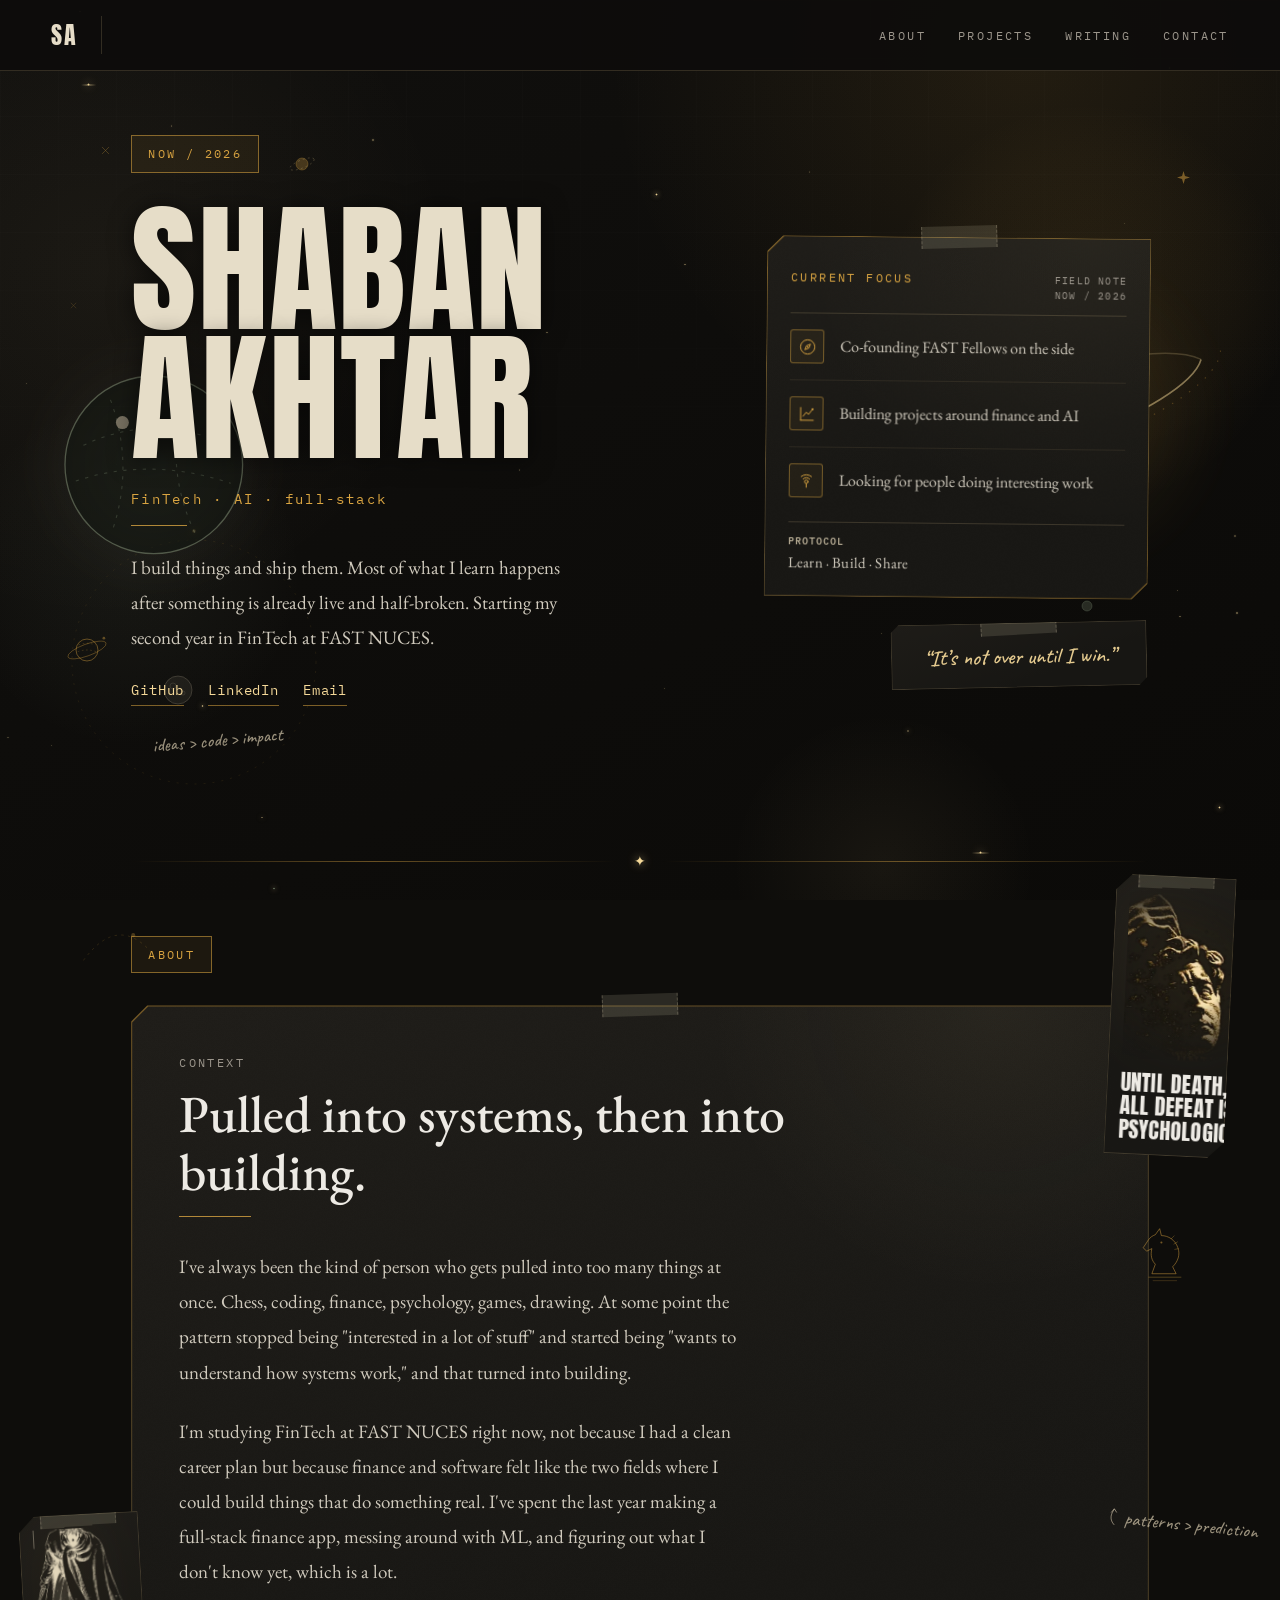
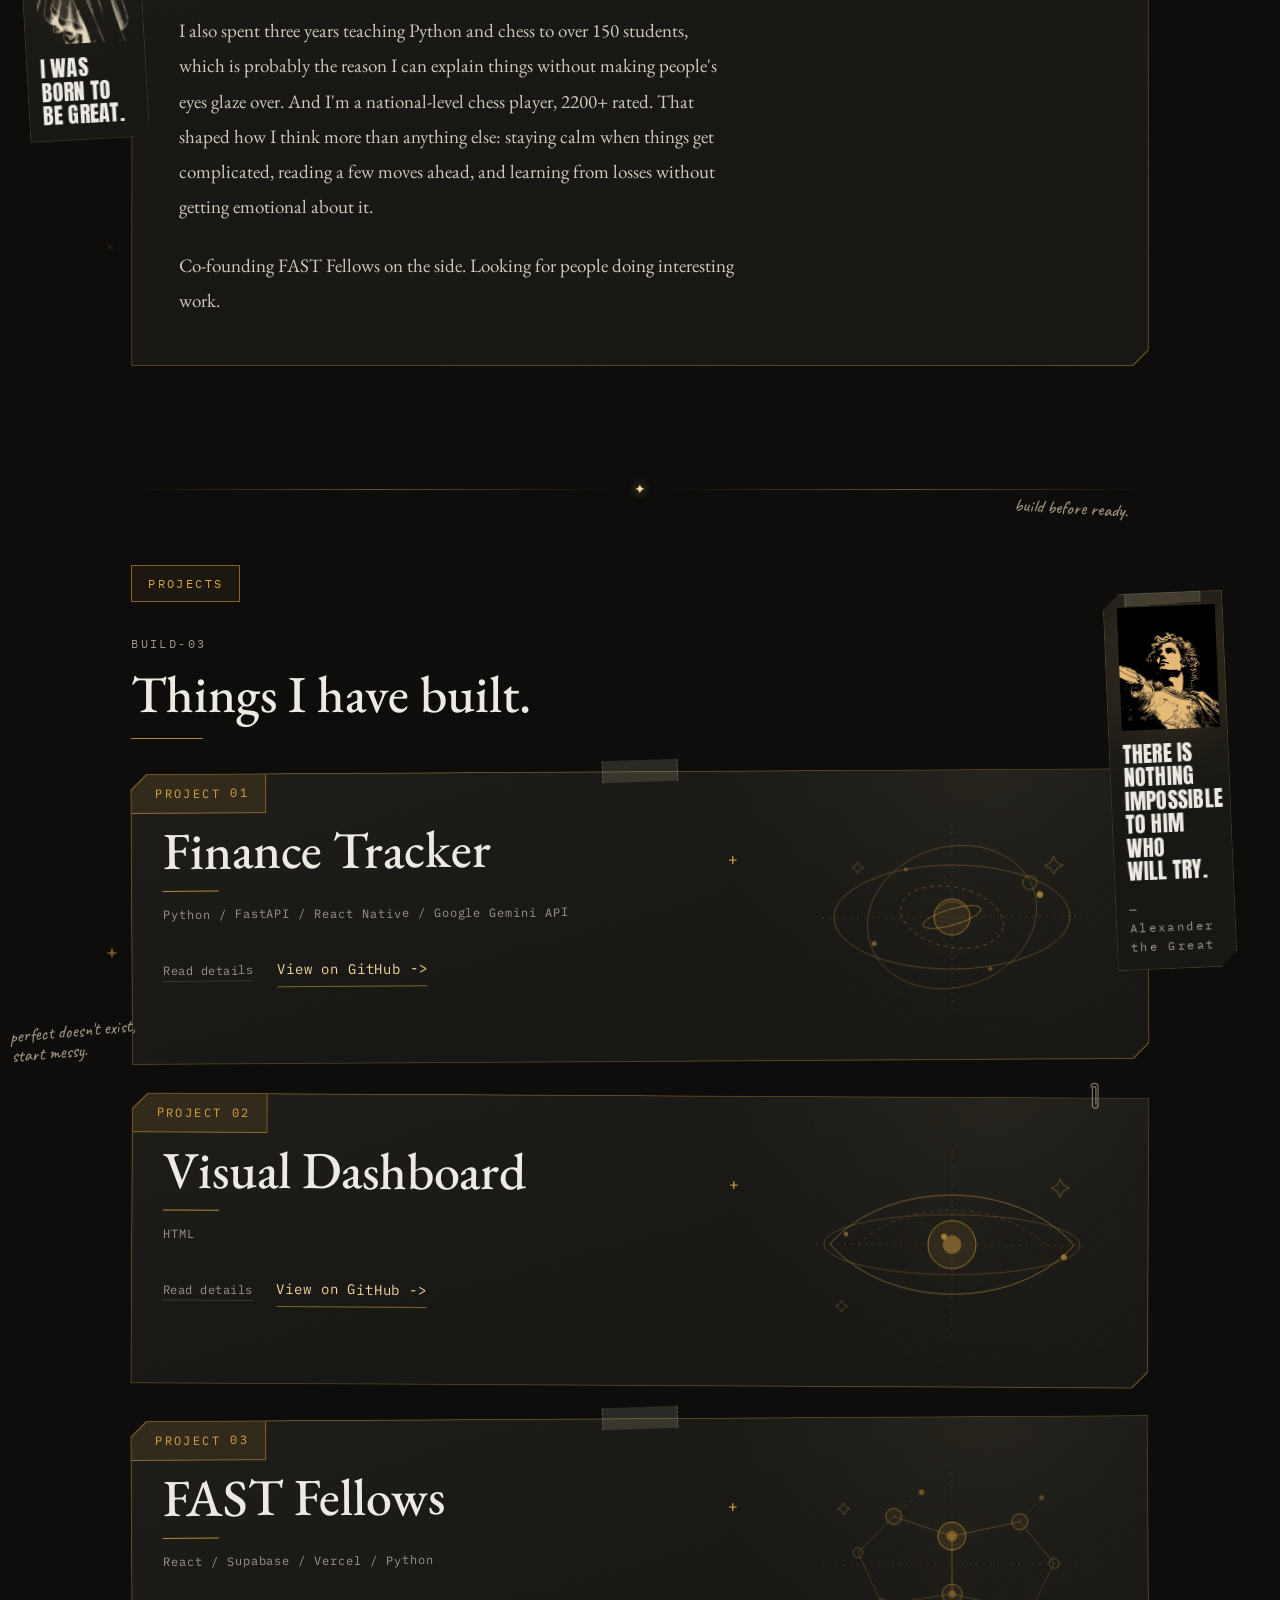
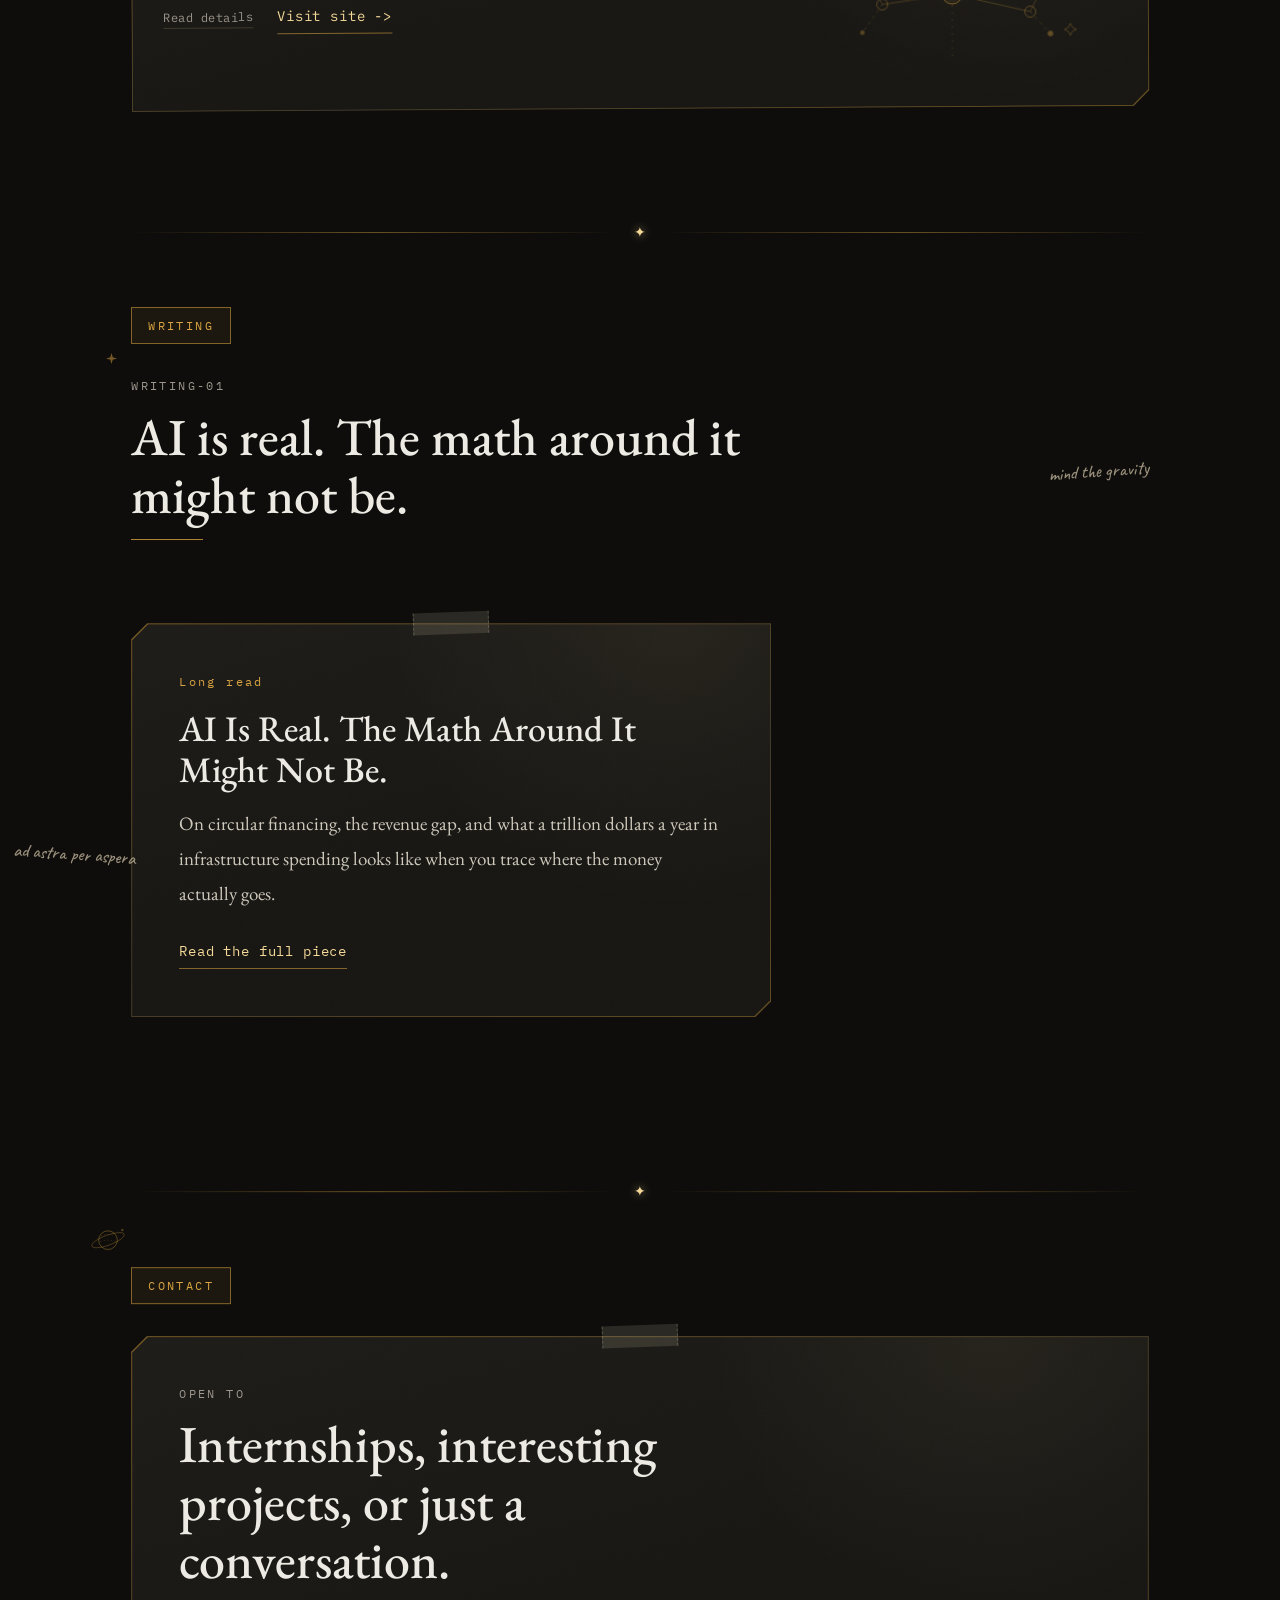
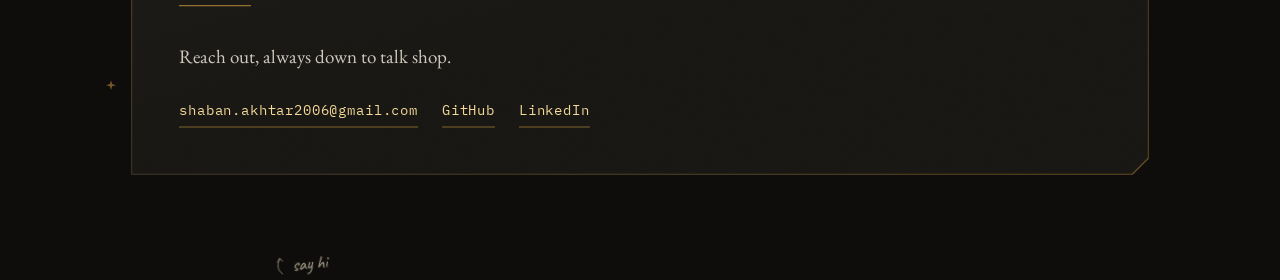
==== commit 8dd26dfa: "fix: thin accretion ring strokes with drop-shadow glow" ====
--- a/index.html
+++ b/index.html
@@ -47,8 +47,8 @@
       async
       src="https://gc.zgo.at/count.js"
     ></script>
-    <script type="module" crossorigin src="./assets/index-Crl8yTEq.js"></script>
-    <link rel="stylesheet" crossorigin href="./assets/index-DBIxhnbn.css">
+    <script type="module" crossorigin src="./assets/index-R4ltwDRr.js"></script>
+    <link rel="stylesheet" crossorigin href="./assets/index-C-pRI9Xu.css">
   </head>
   <body>
     <div id="root"></div>
--- a/assets/index-C-pRI9Xu.css
+++ b/assets/index-C-pRI9Xu.css
@@ -0,0 +1 @@
+@font-face{font-family:Anton;font-style:normal;font-display:swap;font-weight:400;src:url(./anton-latin-400-normal-Byf51wtH.woff2) format("woff2"),url(./anton-latin-400-normal-AUNGEG_V.woff) format("woff")}@font-face{font-family:EB Garamond;font-style:normal;font-display:swap;font-weight:400;src:url(./eb-garamond-latin-400-normal-DSJrtJSV.woff2) format("woff2"),url(./eb-garamond-latin-400-normal-zgGxM6DR.woff) format("woff")}@font-face{font-family:EB Garamond;font-style:italic;font-display:swap;font-weight:400;src:url(./eb-garamond-latin-400-italic-KGnr19QW.woff2) format("woff2"),url(./eb-garamond-latin-400-italic-DxAerz_z.woff) format("woff")}@font-face{font-family:EB Garamond;font-style:normal;font-display:swap;font-weight:500;src:url(./eb-garamond-latin-500-normal-LNvnJ-zC.woff2) format("woff2"),url(./eb-garamond-latin-500-normal-DX0gtuIC.woff) format("woff")}@font-face{font-family:EB Garamond;font-style:normal;font-display:swap;font-weight:600;src:url(./eb-garamond-latin-600-normal-CdfBH7_K.woff2) format("woff2"),url(./eb-garamond-latin-600-normal-DVm8LGcc.woff) format("woff")}@font-face{font-family:IBM Plex Mono;font-style:normal;font-display:swap;font-weight:400;src:url(./ibm-plex-mono-latin-400-normal-DMJ8VG8y.woff2) format("woff2"),url(./ibm-plex-mono-latin-400-normal-CvHOgSBP.woff) format("woff")}@font-face{font-family:IBM Plex Mono;font-style:normal;font-display:swap;font-weight:500;src:url(./ibm-plex-mono-latin-500-normal-DSY6xOcd.woff2) format("woff2"),url(./ibm-plex-mono-latin-500-normal-CB9ihrfo.woff) format("woff")}@font-face{font-family:IBM Plex Mono;font-style:normal;font-display:swap;font-weight:600;src:url(./ibm-plex-mono-latin-600-normal-BgSNZQsw.woff2) format("woff2"),url(./ibm-plex-mono-latin-600-normal-DWFSQ4vo.woff) format("woff")}@font-face{font-family:Caveat;font-style:normal;font-display:swap;font-weight:500;src:url(./caveat-latin-500-normal-B9SDL8cy.woff2) format("woff2"),url(./caveat-latin-500-normal-Do9veZfZ.woff) format("woff")}:root{color-scheme:dark;--color-bg: #0e0d0b;--color-bg-soft: #131210;--color-surface: #171613;--color-surface-lift: #1e1c18;--color-text: #edeae4;--color-body: #cfc9bc;--color-muted: #9c968c;--color-accent: #d9a441;--color-spark: #f5d999;--color-sage: #93a487;--color-sage-dim: #6c7a61;--color-kraft: #c9bda3;--accent-rgb: 217, 164, 65;--spark-rgb: 245, 217, 153;--sage-rgb: 147, 164, 135;--kraft-rgb: 201, 189, 163;--line: rgba(var(--spark-rgb), .16);--line-strong: rgba(var(--accent-rgb), .55);--line-bold: rgba(var(--accent-rgb), .8);--shadow: rgba(0, 0, 0, .55);--font-display: "Anton", "Arial Narrow", sans-serif;--font-serif: "EB Garamond", Georgia, "Times New Roman", serif;--font-sans: ui-sans-serif, system-ui, -apple-system, BlinkMacSystemFont, "Segoe UI", sans-serif;--font-mono: "IBM Plex Mono", ui-monospace, SFMono-Regular, Menlo, Consolas, monospace;--font-hand: "Caveat", "Segoe Script", "Comic Sans MS", cursive;--text-xs: .75rem;--text-sm: .875rem;--text-base: 1rem;--text-lg: 1.1875rem;--text-xl: 1.5rem;--text-2xl: clamp(1.75rem, 3vw, 2.25rem);--text-3xl: clamp(2.25rem, 4.5vw, 3.25rem);--text-display: clamp(4rem, 11vw, 9rem);--leading-tight: 1.12;--leading-normal: 1.6;--leading-loose: 1.85;--tracking-wide: .2em;--max-width: 1120px;--gutter: clamp(20px, 4vw, 56px);--rail-width: 150px;--space-1: .25rem;--space-2: .5rem;--space-3: .75rem;--space-4: 1rem;--space-5: 1.25rem;--space-6: 1.5rem;--space-8: 2rem;--space-12: 3rem;--space-16: 4rem;--space-24: 6rem;--space-32: 8rem;--radius-sm: 3px;--radius-md: 8px;--notch: 16px;--ease-out: cubic-bezier(.22, 1, .36, 1);--ease-in-out: cubic-bezier(.65, 0, .35, 1);--duration-fast: .18s;--duration-base: .32s;--duration-slow: .64s;--spring-stiffness: 180;--spring-damping: 22;--z-ambient: -2;--z-grid: -1;--z-base: 0;--z-signal: 1;--z-header: 50;--z-warp: 90}*,*:before,*:after{box-sizing:border-box}html{position:relative;scroll-behavior:smooth}@media(prefers-reduced-motion:reduce){html{scroll-behavior:auto}}body{min-height:100vh;margin:0;color:var(--color-text);font-family:var(--font-serif);font-size:var(--text-base);line-height:var(--leading-normal);overflow-x:hidden;background-color:#0e0d0b}body:before{position:fixed;top:0;right:0;bottom:0;left:0;z-index:var(--z-grid);pointer-events:none;content:"";background-image:linear-gradient(rgba(255,255,255,.016) 1px,transparent 1px),linear-gradient(90deg,rgba(255,255,255,.012) 1px,transparent 1px);background-size:58px 58px;-webkit-mask-image:linear-gradient(to bottom,black,transparent 82%);mask-image:linear-gradient(to bottom,black,transparent 82%)}a{color:inherit;text-decoration:none}a:focus-visible,button:focus-visible{outline:2px solid var(--color-spark);outline-offset:5px;border-radius:var(--radius-sm)}img{max-width:100%;height:auto;display:block}h1,h2,h3,p{margin:0}.container{width:100%;max-width:var(--max-width);margin-inline:auto;padding-inline:var(--gutter)}.page-transition{min-height:100vh;will-change:opacity}@media(prefers-reduced-motion:reduce){.page-transition{animation:none;transform:none!important}}.plate{position:relative;background:linear-gradient(160deg,rgba(var(--accent-rgb),.5),rgba(var(--spark-rgb),.22) 55%,rgba(var(--accent-rgb),.42));clip-path:polygon(var(--notch) 0,100% 0,100% calc(100% - var(--notch)),calc(100% - var(--notch)) 100%,0 100%,0 var(--notch))}.plate:before{content:"";position:absolute;top:1px;right:1px;bottom:1px;left:1px;background:radial-gradient(circle at 85% 0%,rgba(var(--spark-rgb),.05),transparent 18rem),linear-gradient(165deg,var(--color-surface-lift),var(--color-surface) 60%);clip-path:polygon(var(--notch) 0,100% 0,100% calc(100% - var(--notch)),calc(100% - var(--notch)) 100%,0 100%,0 var(--notch))}.plate:after{content:"";position:absolute;top:1px;right:1px;bottom:1px;left:1px;pointer-events:none;opacity:.35;background-image:url("data:image/svg+xml,%3Csvg xmlns='http://www.w3.org/2000/svg' width='140' height='140'%3E%3Cfilter id='n'%3E%3CfeTurbulence type='fractalNoise' baseFrequency='0.9' numOctaves='2'/%3E%3CfeColorMatrix values='0 0 0 0 1 0 0 0 0 1 0 0 0 0 1 0 0 0 0.035 0'/%3E%3C/filter%3E%3Crect width='140' height='140' filter='url(%23n)'/%3E%3C/svg%3E");clip-path:polygon(var(--notch) 0,100% 0,100% calc(100% - var(--notch)),calc(100% - var(--notch)) 100%,0 100%,0 var(--notch))}.plate>*{position:relative;z-index:1}.tape{position:absolute;top:-11px;left:50%;z-index:2;width:76px;height:22px;transform:translate(-50%) rotate(-2deg);background:rgba(var(--kraft-rgb),.16);border-left:1px dashed rgba(var(--kraft-rgb),.28);border-right:1px dashed rgba(var(--kraft-rgb),.28);pointer-events:none}.visually-hidden{position:absolute;width:1px;height:1px;padding:0;margin:-1px;overflow:hidden;clip:rect(0,0,0,0);white-space:nowrap;border:0}._header_oqpf6_1{position:sticky;top:0;z-index:var(--z-header);display:flex;align-items:center;justify-content:space-between;gap:var(--space-6);padding:var(--space-4) var(--gutter);background:#0e0d0beb;border-bottom:1px solid var(--line)}._wordmark_oqpf6_35{font-family:var(--font-display);font-size:var(--text-xl);letter-spacing:.06em;color:#e6ddc8;border-right:1px solid var(--line);padding-right:var(--space-6)}._nav_oqpf6_53{display:flex;gap:var(--space-8);font-family:var(--font-mono);font-size:var(--text-xs);letter-spacing:var(--tracking-wide);text-transform:uppercase;color:var(--color-muted)}._nav_oqpf6_53 a{transition:color var(--duration-fast) var(--ease-out)}._nav_oqpf6_53 a:hover{color:var(--color-accent)}@media(max-width:560px){._nav_oqpf6_53{gap:var(--space-4);letter-spacing:.1em}}._rail_qxkto_1{display:none}@media(min-width:1340px){._rail_qxkto_1{display:block;position:fixed;top:72px;bottom:24px;left:12px;width:var(--rail-width);z-index:var(--z-signal)}}._line_qxkto_37{position:absolute;top:0;right:0;bottom:0;left:0;height:100%;overflow:visible}._path_qxkto_55{fill:none;stroke:rgba(var(--accent-rgb),.82);stroke-width:1.35;stroke-linecap:round}._pathGlow_qxkto_69{fill:none;stroke:rgba(var(--accent-rgb),.16);stroke-width:5.5;stroke-linecap:round}._pathGhost_qxkto_83{fill:none;stroke:rgba(var(--spark-rgb),.2);stroke-width:1;stroke-dasharray:3 6}._bendDot_qxkto_99{fill:rgba(var(--spark-rgb),.55);animation:_glyphTwinkle_qxkto_1 4.2s ease-in-out infinite alternate}._bendDot_qxkto_99:nth-of-type(3n){animation-delay:-1.4s}._bendDot_qxkto_99:nth-of-type(3n+1){animation-delay:-2.8s}._tailSpark_qxkto_125{fill:var(--color-spark);pointer-events:none}._glyph_qxkto_135{fill:rgba(var(--spark-rgb),.45);animation:_glyphTwinkle_qxkto_1 5.5s ease-in-out infinite alternate}._glyph_qxkto_135:nth-of-type(odd){animation-delay:-2.6s}._node_qxkto_153{fill:rgba(var(--spark-rgb),.55)}._cometTrail_qxkto_161,._comet_qxkto_161{pointer-events:none}._comet_qxkto_161{fill:var(--color-spark)}@keyframes _glyphTwinkle_qxkto_1{0%{opacity:.3}to{opacity:.85}}._labels_qxkto_197{position:absolute;top:0;right:0;bottom:0;left:0;margin:0;padding:0;list-style:none}._labelItem_qxkto_213{position:absolute;left:68px;transform:translateY(-50%)}._label_qxkto_197,._labelActive_qxkto_227{display:grid;gap:2px;font-family:var(--font-mono);font-size:.6875rem;letter-spacing:.14em;color:var(--color-muted);transition:color var(--duration-fast) var(--ease-out)}._label_qxkto_197:hover{color:var(--color-text)}._labelActive_qxkto_227{color:var(--color-spark)}._num_qxkto_263{font-size:.625rem;opacity:.7}@media(prefers-reduced-motion:reduce){._glyph_qxkto_135,._bendDot_qxkto_99{animation:none}}._hero_4lcr9_1{position:relative;display:grid;gap:var(--space-8);padding-block:var(--space-16) var(--space-24)}._hero_4lcr9_1[data-active=true] ._panel_4lcr9_15{filter:drop-shadow(0 0 24px rgba(var(--accent-rgb),.2))}._marker_4lcr9_23{justify-self:start;font-family:var(--font-mono);font-size:var(--text-xs);letter-spacing:var(--tracking-wide);color:var(--color-accent);border:1px solid var(--line-strong);background:rgba(var(--accent-rgb),.08);padding:var(--space-2) var(--space-4)}._copy_4lcr9_45{display:grid;gap:var(--space-6);max-width:56ch}._title_4lcr9_57{font-family:var(--font-display);font-size:var(--text-display);font-weight:400;line-height:.92;text-transform:uppercase;letter-spacing:.01em;color:#e6ddc8;text-shadow:0 2px 24px rgba(0,0,0,.6)}._titleLine_4lcr9_79{display:block}._status_4lcr9_87{font-family:var(--font-mono);font-size:var(--text-sm);letter-spacing:.16em;color:var(--color-accent);padding-bottom:var(--space-4);position:relative}._status_4lcr9_87:after{content:"";position:absolute;left:0;bottom:0;width:56px;height:1px;background:var(--line-bold)}._lede_4lcr9_125{font-size:var(--text-lg);line-height:var(--leading-loose);color:var(--color-body)}._actions_4lcr9_137{display:flex;flex-wrap:wrap;gap:var(--space-6);font-family:var(--font-mono);font-size:var(--text-sm);letter-spacing:.06em}._actions_4lcr9_137 a{color:var(--color-spark);padding-bottom:3px;border-bottom:1px solid var(--line-strong);transition:color var(--duration-fast) var(--ease-out),border-color var(--duration-fast) var(--ease-out)}._actions_4lcr9_137 a:hover{color:var(--color-accent);border-color:var(--color-accent)}._panelWrap_4lcr9_183{position:relative;max-width:26rem}._panel_4lcr9_15{padding:var(--space-8) var(--space-6) var(--space-6)}._panelHead_4lcr9_201{display:flex;align-items:baseline;justify-content:space-between;gap:var(--space-4);margin-bottom:var(--space-4);padding-bottom:var(--space-3);border-bottom:1px solid var(--line)}._monoLabel_4lcr9_221{font-family:var(--font-mono);font-size:var(--text-xs);letter-spacing:var(--tracking-wide);color:var(--color-accent)}._panelMeta_4lcr9_235{font-family:var(--font-mono);font-size:.625rem;letter-spacing:.12em;color:var(--color-muted);text-align:right;line-height:1.5}._focusList_4lcr9_253{display:grid;gap:var(--space-4);margin:0;padding:0;list-style:none}._focusRow_4lcr9_269{display:grid;grid-template-columns:34px minmax(0,1fr);align-items:center;column-gap:var(--space-4);padding-bottom:var(--space-4);border-bottom:1px solid rgba(var(--spark-rgb),.08)}._focusRow_4lcr9_269:last-child{border-bottom:0;padding-bottom:0}._focusIcon_4lcr9_297{display:grid;place-items:center;width:34px;height:34px;color:var(--color-accent);border:1px solid rgba(var(--accent-rgb),.45);border-radius:var(--radius-sm);background:rgba(var(--accent-rgb),.06)}._focusIcon_4lcr9_297 svg{width:19px;height:19px}._focusText_4lcr9_329{font-size:var(--text-base);line-height:var(--leading-normal);color:var(--color-body)}._panelFoot_4lcr9_345{display:flex;justify-content:space-between;gap:var(--space-4);margin-top:var(--space-6);padding-top:var(--space-3);border-top:1px solid var(--line);font-family:var(--font-serif);font-size:.9375rem;line-height:1.35;letter-spacing:.01em;color:var(--color-body)}._panelFoot_4lcr9_345 b{display:block;font-family:var(--font-mono);font-weight:500;font-size:.625rem;letter-spacing:.1em;color:var(--color-kraft);margin-bottom:4px}._mindsetNote_4lcr9_399{position:relative;max-width:16rem;margin-top:var(--space-6);margin-left:auto;padding:var(--space-5) var(--space-6) var(--space-4);rotate:-1.8deg;background:linear-gradient(160deg,var(--color-surface-lift),var(--color-surface) 70%);border:1px solid var(--line);box-shadow:0 18px 44px -28px var(--shadow);clip-path:polygon(8px 0,100% 0,100% calc(100% - 8px),calc(100% - 8px) 100%,0 100%,0 8px)}._mindsetNote_4lcr9_399 p{margin:0;font-family:var(--font-hand);font-size:1.4rem;line-height:1.2;text-align:center;color:rgba(var(--spark-rgb),.92)}@media(min-width:900px){._hero_4lcr9_1{grid-template-columns:minmax(0,1fr) minmax(0,24rem);grid-template-areas:"marker marker" "copy   panel";align-items:start;column-gap:var(--space-12)}._marker_4lcr9_23{grid-area:marker}._copy_4lcr9_45{grid-area:copy}._panelWrap_4lcr9_183{grid-area:panel;margin-top:var(--space-8);transform:rotate(.6deg)}}._doodle_15597_3,._note_15597_5{display:none}@media(min-width:1220px){._doodle_15597_3{display:block;position:absolute;color:rgba(var(--accent-rgb),.5);pointer-events:none;z-index:2}._note_15597_5{display:inline-flex;align-items:flex-start;gap:4px;position:absolute;font-family:var(--font-hand);font-size:1.15rem;line-height:1.1;color:rgba(var(--kraft-rgb),.75);pointer-events:none;white-space:nowrap;z-index:2}}._float_15597_61{animation:_doodleFloat_15597_1 16s ease-in-out infinite alternate}._twinkle_15597_69{animation:_doodleTwinkle_15597_1 4.5s ease-in-out infinite alternate}._noteArrow_15597_77{width:14px;height:19px;stroke:currentColor;stroke-width:1.3;stroke-linecap:round;fill:none}._noteArrowRight_15597_95{width:26px;height:12px;stroke:currentColor;stroke-width:1.3;stroke-linecap:round;fill:none;margin-top:6px}@keyframes _doodleFloat_15597_1{0%{transform:translateY(-5px) rotate(var(--doodle-rotate, 0deg))}to{transform:translateY(5px) rotate(var(--doodle-rotate, 0deg))}}@keyframes _doodleTwinkle_15597_1{0%{opacity:.35}to{opacity:.9}}@media(prefers-reduced-motion:reduce){._float_15597_61,._twinkle_15597_69{animation:none}}._section_1mf75_1{position:relative;display:grid;gap:var(--space-8);padding-block:var(--space-4) var(--space-16)}._section_1mf75_1[data-active=true] .plate,._section_1mf75_1[data-active=true] ._plateWrap_1mf75_9{filter:drop-shadow(0 0 22px rgba(var(--accent-rgb),.18))}._section_1mf75_1[data-active=true] ._marker_1mf75_13{color:var(--color-spark);background:rgba(var(--accent-rgb),.16);box-shadow:0 0 20px rgba(var(--accent-rgb),.12)}._divider_1mf75_20{display:flex;align-items:center;gap:var(--space-4);padding-block:var(--space-8)}._divider_1mf75_20:before,._divider_1mf75_20:after{content:"";flex:1;height:1px;background:linear-gradient(to right,transparent,rgba(var(--accent-rgb),.45),transparent)}._dividerStar_1mf75_40{color:var(--color-spark);font-size:var(--text-sm);text-shadow:0 0 10px rgba(var(--spark-rgb),.7)}._marker_1mf75_13{justify-self:start;font-family:var(--font-mono);font-size:var(--text-xs);letter-spacing:var(--tracking-wide);color:var(--color-accent);border:1px solid var(--line-strong);background:rgba(var(--accent-rgb),.08);padding:var(--space-2) var(--space-4)}._heading_1mf75_58{display:grid;gap:var(--space-3)}._monoLabel_1mf75_63{font-family:var(--font-mono);font-size:var(--text-xs);letter-spacing:var(--tracking-wide);color:var(--color-muted)}._title_1mf75_71{font-family:var(--font-serif);font-size:var(--text-3xl);font-weight:500;line-height:var(--leading-tight);color:var(--color-text);max-width:24ch;padding-bottom:var(--space-4);position:relative}._title_1mf75_71:after{content:"";position:absolute;left:0;bottom:0;width:72px;height:1px;background:var(--line-bold)}._body_1mf75_92{display:grid;gap:var(--space-6);font-size:var(--text-lg);line-height:var(--leading-loose);color:var(--color-body)}._plateInner_1mf75_101 ._body_1mf75_92{max-width:62ch}._plateWrap_1mf75_9{position:relative}._plateInner_1mf75_101{display:grid;gap:var(--space-8);padding:clamp(var(--space-8),5vw,var(--space-12))}._scrap_15ths_11{position:absolute;top:var(--scrap-top, 0px);margin:0;z-index:2;width:clamp(120px,calc((100vw - var(--max-width)) / 2 + 40px),200px);padding:clamp(9px,1vw,14px);display:grid;grid-template-columns:1fr;align-items:center;gap:var(--space-3);rotate:var(--rotate);transform-origin:center;background:linear-gradient(165deg,var(--color-surface-lift),var(--color-surface) 62%);border:1px solid var(--line);box-shadow:0 24px 60px -32px var(--shadow);clip-path:polygon(var(--notch) 0,100% 0,100% calc(100% - var(--notch)),calc(100% - var(--notch)) 100%,0 100%,0 var(--notch))}._scrap_15ths_11:after{content:"";position:absolute;top:0;right:0;bottom:0;left:0;pointer-events:none;opacity:.3;clip-path:inherit;background-image:url("data:image/svg+xml,%3Csvg xmlns='http://www.w3.org/2000/svg' width='140' height='140'%3E%3Cfilter id='n'%3E%3CfeTurbulence type='fractalNoise' baseFrequency='0.9' numOctaves='2'/%3E%3CfeColorMatrix values='0 0 0 0 1 0 0 0 0 1 0 0 0 0 1 0 0 0 0.03 0'/%3E%3C/filter%3E%3Crect width='140' height='140' filter='url(%23n)'/%3E%3C/svg%3E")}._scrap_15ths_11[data-side=right]{right:calc((var(--max-width) - 100vw) / 2 - var(--gutter) + 50px)}._scrap_15ths_11[data-side=left]{left:calc((var(--max-width) - 100vw) / 2 - var(--gutter) + 24px)}._scrap_15ths_11[data-side=left] ._art_15ths_123{order:0}._art_15ths_123{position:relative;z-index:1;aspect-ratio:4 / 5;overflow:hidden;filter:drop-shadow(0 0 26px rgba(var(--accent-rgb),.16))}._art_15ths_123 img{width:100%;height:100%;object-fit:cover;object-position:center;will-change:transform}._caption_15ths_167{position:relative;z-index:1;display:grid;gap:var(--space-4)}._quote_15ths_181{margin:0;font-family:var(--font-display);font-weight:400;font-size:clamp(1.05rem,1.7vw,1.8rem);line-height:1.08;letter-spacing:.01em;text-transform:uppercase;color:var(--color-text);text-wrap:balance}._cite_15ths_205{font-family:var(--font-mono);font-style:normal;font-size:var(--text-xs);letter-spacing:var(--tracking-wide);color:var(--color-muted)}._cite_15ths_205:before{content:"— "}._scrap_15ths_11[data-image-only=true]{display:block;padding:10px;width:clamp(168px,calc((100vw - var(--max-width)) / 2 + var(--gutter) + 64px),236px)}._scrap_15ths_11[data-image-only=true][data-size=large]{width:clamp(224px,calc((100vw - var(--max-width)) / 2 + var(--gutter) + 136px),324px)}._scrap_15ths_11[data-side=right][data-size=large]{right:calc((var(--max-width) - 100vw) / 2 - var(--gutter) + 90px)}@media(min-width:1340px){._scrap_15ths_11[data-side=left],._scrap_15ths_11[data-side=left][data-image-only=true]{left:calc((var(--max-width) - 100vw) / 2 - var(--gutter) + 150px)}}@media(max-width:1279px){._scrap_15ths_11[data-image-only=true]{display:none!important}}._scrap_15ths_11[data-image-only=true] ._art_15ths_123{aspect-ratio:auto;overflow:visible}._scrap_15ths_11[data-image-only=true] ._art_15ths_123 img{height:auto;object-fit:contain}@media(max-width:1219px){._scrap_15ths_11,._scrap_15ths_11[data-image-only=true]{display:none!important}}@media(prefers-reduced-motion:reduce){._art_15ths_123 img{will-change:auto}}._orbit_1i6ot_1{width:100%;max-width:300px;height:auto;color:var(--color-accent);opacity:.8}._list_1yrha_1{display:grid;gap:var(--space-8);margin:0;padding:0;list-style:none}._plateWrap_1yrha_9{position:relative}._card_1yrha_13{display:grid;gap:var(--space-6);padding:var(--space-12) var(--space-8) var(--space-8)}._tab_1yrha_20{position:absolute;top:1px;left:1px;z-index:1;font-family:var(--font-mono);font-size:var(--text-xs);letter-spacing:var(--tracking-wide);color:var(--color-accent);background:rgba(var(--accent-rgb),.1);border-right:1px solid var(--line-strong);border-bottom:1px solid var(--line-strong);padding:var(--space-2) var(--space-4);clip-path:polygon(var(--notch) 0,100% 0,100% 100%,0 100%,0 var(--notch));padding-left:calc(var(--space-4) + var(--notch) / 2)}._detail_1yrha_38{display:grid;gap:var(--space-3);align-content:start}._title_1yrha_44{font-family:var(--font-serif);font-size:var(--text-3xl);font-weight:500;line-height:var(--leading-tight);color:var(--color-text);padding-bottom:var(--space-3);position:relative}._titleButton_1yrha_54{display:flex;width:100%;align-items:baseline;justify-content:space-between;gap:var(--space-4);border:0;padding:0;color:inherit;background:transparent;font:inherit;text-align:left;cursor:pointer}._toggleMark_1yrha_69{flex:0 0 auto;color:var(--color-accent);font-family:var(--font-mono);font-size:var(--text-base);font-weight:400}._title_1yrha_44:after{content:"";position:absolute;left:0;bottom:0;width:56px;height:1px;background:var(--line-bold)}._tech_1yrha_87{font-family:var(--font-mono);font-size:var(--text-xs);letter-spacing:.08em;color:var(--color-muted)}._description_1yrha_94{font-size:var(--text-lg);line-height:var(--leading-loose);color:var(--color-body);max-width:52ch}._descriptionWrap_1yrha_101{overflow:hidden}._actions_1yrha_105{display:flex;flex-wrap:wrap;align-items:baseline;gap:var(--space-4) var(--space-6);margin-top:var(--space-2)}._expandButton_1yrha_113{border:0;border-bottom:1px solid var(--line);padding:0 0 3px;color:var(--color-muted);background:transparent;font-family:var(--font-mono);font-size:var(--text-xs);letter-spacing:.04em;cursor:pointer;transition:color var(--duration-fast) var(--ease-out),border-color var(--duration-fast) var(--ease-out)}._expandButton_1yrha_113:hover,._expandButton_1yrha_113[aria-expanded=true]{color:var(--color-spark);border-color:var(--line-strong)}._link_1yrha_132{justify-self:start;margin-top:var(--space-3);font-family:var(--font-mono);font-size:var(--text-sm);letter-spacing:.06em;color:var(--color-spark);padding-bottom:3px;border-bottom:1px solid var(--line-strong);transition:color var(--duration-fast) var(--ease-out),border-color var(--duration-fast) var(--ease-out)}._link_1yrha_132:hover{color:var(--color-accent);border-color:var(--color-accent)}._art_1yrha_151{display:none;align-self:center;justify-self:center}._clip_1yrha_158{z-index:2;color:rgba(var(--kraft-rgb),.6)}@media(min-width:780px){._card_1yrha_13{grid-template-columns:minmax(0,1fr) minmax(0,330px);column-gap:var(--space-12)}._art_1yrha_151{display:block;filter:drop-shadow(0 0 18px rgba(var(--accent-rgb),.12))}}._root_1ipcx_1{position:relative;width:min(32vw,27rem);min-width:19rem;aspect-ratio:1;pointer-events:none;isolation:isolate;contain:layout}._halo_1ipcx_31{position:absolute;top:17%;right:17%;bottom:17%;left:17%;border-radius:50%;background:radial-gradient(circle,rgba(0,0,0,.98) 0 30%,rgba(var(--accent-rgb),.16) 42%,rgba(var(--sage-rgb),.06) 58%,transparent 72%);filter:blur(15px)}._disc_1ipcx_65{position:absolute;top:0;right:0;bottom:0;left:0}._disc_1ipcx_65 svg{display:block;width:100%;height:100%;overflow:visible}._outerOrbit_1ipcx_89,._faintOrbit_1ipcx_91,._eventHorizon_1ipcx_93,._accretion_1ipcx_95,._lensingArc_1ipcx_97,._lensingArcBack_1ipcx_99{fill:none;vector-effect:non-scaling-stroke}._outerOrbit_1ipcx_89{stroke:rgba(var(--accent-rgb),.18);stroke-width:1;stroke-dasharray:3 10;transform-box:fill-box;transform-origin:center;animation:_black-hole-ring-primary_1ipcx_1 132s linear infinite}._faintOrbit_1ipcx_91{stroke:rgba(var(--sage-rgb),.14);stroke-width:1;transform-box:fill-box;transform-origin:center;animation:_black-hole-ring-secondary_1ipcx_1 104s linear infinite}._accretion_1ipcx_95{stroke:url(#accretion-light);stroke-width:2.5;stroke-linecap:round;stroke-dasharray:620 180;filter:drop-shadow(0 0 5px rgba(var(--accent-rgb),.4));transform-box:fill-box;transform-origin:center;animation:_black-hole-ring-primary_1ipcx_1 48s linear infinite}._accretionSecondary_1ipcx_181{stroke:url(#accretion-light-secondary);stroke-width:1.2;stroke-linecap:round;stroke-dasharray:520 210;opacity:.62;filter:drop-shadow(0 0 3px rgba(var(--accent-rgb),.3));transform-box:fill-box;transform-origin:center;animation:_black-hole-ring-secondary_1ipcx_1 72s linear infinite}._lensingArc_1ipcx_97,._lensingArcBack_1ipcx_99{stroke:rgba(var(--spark-rgb),.28);stroke-width:1.4;stroke-linecap:round;animation:_lensingShimmer_1ipcx_1 7s ease-in-out infinite}._lensingArcBack_1ipcx_99{stroke:rgba(var(--sage-rgb),.2)}._eventHorizon_1ipcx_93{stroke:rgba(var(--spark-rgb),.16);stroke-width:1;filter:drop-shadow(0 0 9px rgba(var(--accent-rgb),.3))}._particle_1ipcx_241{position:absolute;left:var(--particle-x);top:var(--particle-y);width:3px;height:3px;border-radius:50%;background:var(--color-spark);opacity:.58;box-shadow:0 0 8px rgba(var(--spark-rgb),.7);animation:_particle-fall_1ipcx_1 var(--particle-duration) linear infinite;animation-delay:var(--particle-delay)}._outerOrbit_1ipcx_89,._faintOrbit_1ipcx_91,._accretion_1ipcx_95,._accretionSecondary_1ipcx_181,._lensingArc_1ipcx_97,._lensingArcBack_1ipcx_99,._particle_1ipcx_241{animation-play-state:paused}._root_1ipcx_1[data-moving=true] ._outerOrbit_1ipcx_89,._root_1ipcx_1[data-moving=true] ._faintOrbit_1ipcx_91,._root_1ipcx_1[data-moving=true] ._accretion_1ipcx_95,._root_1ipcx_1[data-moving=true] ._accretionSecondary_1ipcx_181,._root_1ipcx_1[data-moving=true] ._lensingArc_1ipcx_97,._root_1ipcx_1[data-moving=true] ._lensingArcBack_1ipcx_99,._root_1ipcx_1[data-moving=true] ._particle_1ipcx_241{animation-play-state:running}@keyframes _black-hole-ring-primary_1ipcx_1{to{transform:rotate(360deg)}}@keyframes _black-hole-ring-secondary_1ipcx_1{to{transform:rotate(-360deg)}}@keyframes _lensingShimmer_1ipcx_1{0%,to{opacity:.2}50%{opacity:.42}}@keyframes _particle-fall_1ipcx_1{0%{transform:translate(0) scale(var(--particle-scale));opacity:.12}48%{opacity:.7}to{transform:translate(var(--particle-drift-x),var(--particle-drift-y)) scale(.12);opacity:0}}@media(max-width:899px){._root_1ipcx_1{width:min(76vw,21rem);min-width:0;opacity:.72}}@media(prefers-reduced-motion:reduce){._particle_1ipcx_241,._outerOrbit_1ipcx_89,._faintOrbit_1ipcx_91,._accretion_1ipcx_95,._accretionSecondary_1ipcx_181,._lensingArc_1ipcx_97,._lensingArcBack_1ipcx_99{animation:none}}._gravityStage_1af18_1{position:relative;display:grid;align-items:center;min-height:31rem}._plateWrap_1af18_8{position:relative;z-index:2;max-width:40rem}._blackHoleWrap_1af18_14{position:absolute;z-index:1;top:50%;right:clamp(-6rem,-3vw,-2rem);transform:translateY(-50%);opacity:.88;-webkit-mask-image:linear-gradient(to left,#000 72%,transparent 100%);mask-image:linear-gradient(to left,#000 72%,transparent 100%)}._card_1af18_24{display:grid;gap:var(--space-4);padding:clamp(var(--space-8),4vw,var(--space-12))}._meta_1af18_30{font-family:var(--font-mono);font-size:var(--text-xs);letter-spacing:var(--tracking-wide);color:var(--color-accent)}._title_1af18_37{font-family:var(--font-serif);font-size:var(--text-2xl);font-weight:500;line-height:var(--leading-tight);color:var(--color-text)}._excerpt_1af18_45{font-size:var(--text-lg);line-height:var(--leading-loose);color:var(--color-body)}._link_1af18_51{justify-self:start;margin-top:var(--space-3);font-family:var(--font-mono);font-size:var(--text-sm);letter-spacing:.06em;color:var(--color-spark);padding-bottom:3px;border-bottom:1px solid var(--line-strong);transition:color var(--duration-fast) var(--ease-out),border-color var(--duration-fast) var(--ease-out)}._link_1af18_51:hover{color:var(--color-accent);border-color:var(--color-accent)}@media(min-width:900px){._plateWrap_1af18_8{width:min(64%,40rem)}}@media(max-width:899px){._gravityStage_1af18_1{min-height:39rem;align-items:start;padding-bottom:13rem}._blackHoleWrap_1af18_14{top:auto;right:-3.5rem;bottom:-2rem;transform:none;opacity:.66;-webkit-mask-image:linear-gradient(to bottom,transparent 0%,#000 24%);mask-image:linear-gradient(to bottom,transparent 0%,#000 24%)}}@media(prefers-reduced-motion:reduce){._blackHoleWrap_1af18_14{opacity:.58}}._panel_x19e1_2{display:grid;gap:var(--space-6)}._links_x19e1_7{display:flex;flex-wrap:wrap;gap:var(--space-6);font-family:var(--font-mono);font-size:var(--text-sm);letter-spacing:.06em}._links_x19e1_7 a{color:var(--color-spark);padding-bottom:3px;border-bottom:1px solid var(--line-strong);transition:color var(--duration-fast) var(--ease-out),border-color var(--duration-fast) var(--ease-out)}._links_x19e1_7 a:hover{color:var(--color-accent);border-color:var(--color-accent)}._home_1rkl9_1{position:relative}._shell_146x8_1{width:100%;max-width:47rem;margin-inline:auto;padding:var(--space-16) var(--gutter) var(--space-24)}._readingProgress_146x8_8{position:fixed;top:0;left:0;right:0;z-index:calc(var(--z-header) + 1);height:3px;transform-origin:left center;background:linear-gradient(90deg,var(--color-accent),var(--color-spark));box-shadow:0 0 12px rgba(var(--accent-rgb),.5);pointer-events:none}._hero_146x8_21{display:grid;gap:var(--space-4);padding-bottom:var(--space-8);margin-bottom:var(--space-12);position:relative}._hero_146x8_21:after{content:"✦";position:absolute;bottom:-.7em;left:50%;transform:translate(-50%);color:var(--color-spark);font-size:var(--text-sm);text-shadow:0 0 10px rgba(var(--spark-rgb),.7)}._hero_146x8_21:before{content:"";position:absolute;bottom:0;left:0;right:0;height:1px;background:linear-gradient(to right,transparent,rgba(var(--accent-rgb),.45),transparent)}._kicker_146x8_55{justify-self:start;font-family:var(--font-mono);font-size:var(--text-xs);letter-spacing:var(--tracking-wide);color:var(--color-accent);border:1px solid var(--line-strong);background:rgba(var(--accent-rgb),.08);padding:var(--space-2) var(--space-4)}._title_146x8_66{font-family:var(--font-serif);font-size:var(--text-3xl);font-weight:500;line-height:var(--leading-tight);color:var(--color-text)}._byline_146x8_74{font-family:var(--font-mono);font-size:var(--text-sm);letter-spacing:.08em;color:var(--color-muted)}._body_146x8_81{display:grid;gap:var(--space-6);font-size:var(--text-lg);line-height:var(--leading-loose);color:var(--color-body)}._body_146x8_81 h2{margin-top:var(--space-8);font-family:var(--font-serif);font-size:var(--text-2xl);font-weight:500;line-height:var(--leading-tight);color:var(--color-text);padding-bottom:var(--space-3);position:relative}._body_146x8_81 h2:after{content:"";position:absolute;left:0;bottom:0;width:56px;height:1px;background:var(--line-bold)}._figure_146x8_110{margin:var(--space-6) 0}._figure_146x8_110 img{width:100%;border:1px solid var(--line-strong);background:var(--color-surface);padding:var(--space-2)}._sources_146x8_121{margin-top:var(--space-12);padding-top:var(--space-8);border-top:1px solid var(--line);font-size:var(--text-base)}._sources_146x8_121 h2{font-family:var(--font-serif);font-size:var(--text-xl);font-weight:500;color:var(--color-text);margin-bottom:var(--space-4)}._sources_146x8_121 ul{display:grid;gap:var(--space-3);margin:0;padding-left:var(--space-6);color:var(--color-muted)}._sources_146x8_121 a{color:var(--color-accent)}._sources_146x8_121 a:hover{text-decoration:underline;text-underline-offset:3px}._field_81wq3_9{position:fixed;top:0;right:0;bottom:0;left:0;z-index:var(--z-ambient);pointer-events:none;overflow:hidden;background:radial-gradient(circle at 80% 6%,rgba(var(--accent-rgb),.1),transparent 26rem),radial-gradient(circle at 8% 30%,rgba(var(--spark-rgb),.05),transparent 22rem),linear-gradient(150deg,#11100e,#0e0d0b 45%,#0b0a08)}._field_81wq3_9[data-paused=true] *{animation-play-state:paused!important}._layerFar_81wq3_49,._layerMid_81wq3_51,._layerNear_81wq3_53{position:absolute;top:0;right:0;bottom:0;left:0}._nebula_81wq3_67{position:absolute;border-radius:50%;animation:_breathe_81wq3_1 34s ease-in-out infinite alternate}._nebulaAmber_81wq3_79{top:4%;right:-6%;width:clamp(340px,42vw,640px);height:clamp(340px,42vw,640px);background:radial-gradient(closest-side,rgba(var(--accent-rgb),.085),rgba(var(--accent-rgb),.03) 55%,transparent 75%)}._nebulaSage_81wq3_105{top:38%;left:-8%;width:clamp(300px,36vw,560px);height:clamp(300px,36vw,560px);background:radial-gradient(closest-side,rgba(var(--sage-rgb),.07),rgba(var(--sage-rgb),.025) 55%,transparent 75%);animation-delay:-12s}._nebulaSpark_81wq3_133{top:72%;left:52%;width:clamp(280px,34vw,520px);height:clamp(280px,34vw,520px);background:radial-gradient(closest-side,rgba(var(--spark-rgb),.055),transparent 70%);animation-delay:-22s}._microStar_81wq3_165{position:absolute;border-radius:50%;background:rgba(var(--spark-rgb),.95);box-shadow:0 0 2px rgba(var(--spark-rgb),.5)}._star_81wq3_181{position:absolute;width:var(--size);height:var(--size);border-radius:50%;background:radial-gradient(circle,rgba(var(--spark-rgb),.95) 0%,rgba(var(--spark-rgb),.4) 45%,transparent 72%);box-shadow:0 0 5px rgba(var(--spark-rgb),.5);animation:_twinkle_81wq3_1 var(--tw) ease-in-out var(--delay) infinite alternate}._star_81wq3_181[data-tint=sage]{background:radial-gradient(circle,rgba(var(--sage-rgb),.9) 0%,rgba(var(--sage-rgb),.35) 45%,transparent 72%)}._star_81wq3_181[data-bright=true]{box-shadow:0 0 8px rgba(var(--spark-rgb),.65)}._star_81wq3_181[data-bright=true]:before,._star_81wq3_181[data-bright=true]:after{content:"";position:absolute;top:50%;left:50%;background:linear-gradient(to right,transparent,rgba(var(--spark-rgb),.7),transparent);transform:translate(-50%,-50%);animation:_sparkle_81wq3_1 var(--tw) ease-in-out var(--delay) infinite alternate}._star_81wq3_181[data-bright=true]:before{width:calc(var(--size) * 7);height:1px}._star_81wq3_181[data-bright=true]:after{width:1px;height:calc(var(--size) * 7)}._distantPlanet_81wq3_291{position:absolute;opacity:.75}._distantPlanet_81wq3_291 svg{width:100%;height:100%;overflow:visible}._distantA_81wq3_313{top:16%;left:22%;width:40px;height:40px;animation:_bob_81wq3_1 44s ease-in-out infinite alternate}._distantB_81wq3_329{top:66%;left:84%;width:24px;height:24px;animation:_bob_81wq3_1 52s ease-in-out -18s infinite alternate-reverse}._distantBody_81wq3_345{fill:rgba(var(--accent-rgb),.35);stroke:rgba(var(--accent-rgb),.5);stroke-width:.75}._distantBodySage_81wq3_357{fill:rgba(var(--sage-rgb),.28);stroke:rgba(var(--sage-rgb),.45);stroke-width:.75}._distantRing_81wq3_369{fill:none;stroke:rgba(var(--spark-rgb),.35);stroke-width:.75;stroke-dasharray:2 3}._orbit_81wq3_385{position:absolute;bottom:12%;left:5%;width:clamp(180px,22vw,260px);height:clamp(180px,22vw,260px);opacity:.55}._orbit_81wq3_385 svg{width:100%;height:100%;overflow:visible}._orbitRing_81wq3_415{fill:none;stroke:rgba(var(--accent-rgb),.18);stroke-width:1;stroke-dasharray:2 7}._orbitSpin_81wq3_429{position:absolute;top:0;right:0;bottom:0;left:0;animation:_spin_81wq3_1 58s linear infinite}._orbitPlanet_81wq3_441{position:absolute;top:-3px;left:50%;width:4px;height:4px;margin-left:-2px;border-radius:50%;background:radial-gradient(circle,rgba(var(--spark-rgb),.95),rgba(var(--accent-rgb),.5) 60%,transparent);box-shadow:0 0 8px rgba(var(--accent-rgb),.6)}._ringedPlanet_81wq3_477{position:absolute;top:26%;right:3%;width:clamp(260px,28vw,400px);height:clamp(260px,28vw,400px);opacity:.9;animation:_bob_81wq3_1 30s ease-in-out infinite alternate}._ringedPlanet_81wq3_477:before{content:"";position:absolute;top:12%;right:12%;bottom:12%;left:12%;border-radius:50%;background:radial-gradient(circle,rgba(var(--accent-rgb),.22),rgba(var(--accent-rgb),.08) 42%,transparent 72%);filter:blur(24px);transform:scale(1.15)}._ringedPlanet_81wq3_477 svg{width:100%;height:100%;overflow:visible}._planetBody_81wq3_539{fill:#0e0d0b99;stroke:rgba(var(--accent-rgb),.55);stroke-width:1.1}._planetLat_81wq3_551{fill:none;stroke:rgba(var(--accent-rgb),.28);stroke-width:.8;stroke-dasharray:3 4}._planetGlint_81wq3_565{fill:rgba(var(--spark-rgb),.7)}._planetRing_81wq3_573{fill:none;stroke:rgba(var(--spark-rgb),.55);stroke-width:1.1}._planetRingBack_81wq3_585{fill:none;stroke:rgba(var(--spark-rgb),.22);stroke-width:1}._planetRingOuter_81wq3_601{fill:none;stroke:rgba(var(--accent-rgb),.3);stroke-width:.8;stroke-dasharray:1 6}._sagePlanet_81wq3_621{position:absolute;top:36%;left:1%;width:clamp(200px,22vw,340px);height:clamp(200px,22vw,340px);opacity:.76;animation:_sageBob_81wq3_1 37s ease-in-out -14s infinite alternate-reverse}._sagePlanet_81wq3_621:before{content:"";position:absolute;top:14%;right:14%;bottom:14%;left:14%;border-radius:50%;background:radial-gradient(circle,rgba(var(--sage-rgb),.2),rgba(var(--kraft-rgb),.06) 46%,transparent 74%);filter:blur(22px);transform:scale(1.16)}._sagePlanet_81wq3_621 svg{position:relative;width:100%;height:100%;overflow:visible}._sagePlanetBody_81wq3_685{fill:#141813b8;stroke:rgba(var(--sage-rgb),.62);stroke-width:1.2}._sagePlanetMark_81wq3_697{fill:none;stroke:rgba(var(--sage-rgb),.32);stroke-width:1;stroke-dasharray:3 6}._sagePlanetGlint_81wq3_711{fill:rgba(var(--kraft-rgb),.72)}._moon_81wq3_721{position:absolute;top:74%;left:12%;width:48px;height:48px;opacity:.6;animation:_bob_81wq3_1 38s ease-in-out -9s infinite alternate-reverse}._moon_81wq3_721 svg{width:100%;height:100%}._moonBody_81wq3_751{fill:rgba(var(--kraft-rgb),.14);stroke:rgba(var(--kraft-rgb),.4);stroke-width:.9}._moonCrater_81wq3_763{fill:none;stroke:rgba(var(--kraft-rgb),.35);stroke-width:.7}._shootingStar_81wq3_779{position:absolute;width:130px;height:1.5px;border-radius:999px;background:linear-gradient(to left,rgba(var(--spark-rgb),.95),rgba(var(--spark-rgb),.35) 40%,transparent);box-shadow:0 0 6px 1px rgba(var(--spark-rgb),.4);opacity:0}._shootA_81wq3_815{top:12%;left:8%;transform:rotate(24deg);animation:_shoot_81wq3_779 17s linear 4s infinite}._shootB_81wq3_829{top:55%;left:55%;transform:rotate(16deg);animation:_shoot_81wq3_779 23s linear 13s infinite}@keyframes _twinkle_81wq3_1{0%{opacity:.5;scale:.82}to{opacity:1;scale:1.12}}@keyframes _sparkle_81wq3_1{0%,70%{opacity:0}to{opacity:.7}}@keyframes _spin_81wq3_1{to{transform:rotate(360deg)}}@keyframes _bob_81wq3_1{0%{transform:translateY(-9px)}to{transform:translateY(9px)}}@keyframes _sageBob_81wq3_1{0%{transform:translateY(10px)}to{transform:translateY(-12px)}}@keyframes _breathe_81wq3_1{0%{opacity:.55}to{opacity:1}}@keyframes _shoot_81wq3_779{0%{opacity:0;transform:rotate(var(--shoot-angle, 20deg)) translate(0)}2%{opacity:.9}7%{opacity:0;transform:rotate(var(--shoot-angle, 20deg)) translate(46vw)}to{opacity:0;transform:rotate(var(--shoot-angle, 20deg)) translate(46vw)}}._shootA_81wq3_815{--shoot-angle: 24deg}._shootB_81wq3_829{--shoot-angle: 16deg}@media(max-width:640px){._star_81wq3_181:nth-child(2n),._microStar_81wq3_165:nth-child(3n){display:none}._orbit_81wq3_385,._moon_81wq3_721{display:none}._ringedPlanet_81wq3_477{opacity:.62;width:190px;height:190px;top:18%;right:-8%}._sagePlanet_81wq3_621{opacity:.48;width:150px;height:150px;top:38%;left:-12%}._shootB_81wq3_829{display:none}}@media(prefers-reduced-motion:reduce){._star_81wq3_181,._orbitSpin_81wq3_429,._nebula_81wq3_67,._distantPlanet_81wq3_291,._ringedPlanet_81wq3_477,._sagePlanet_81wq3_621,._moon_81wq3_721,._shootingStar_81wq3_779,._star_81wq3_181[data-bright=true]:before,._star_81wq3_181[data-bright=true]:after{animation:none}._star_81wq3_181{opacity:.72}._star_81wq3_181[data-bright=true]:before,._star_81wq3_181[data-bright=true]:after{opacity:.45}._shootingStar_81wq3_779{display:none}}._overlay_hvjai_1{position:fixed;top:0;right:0;bottom:0;left:0;z-index:var(--z-warp);display:grid;place-items:center;pointer-events:none}._vignette_hvjai_21{position:absolute;top:0;right:0;bottom:0;left:0;background:radial-gradient(circle at 50% 50%,rgba(0,0,0,.12) 12%,transparent 28%,rgba(5,4,3,.72) 68%,rgba(2,2,1,.94))}._hole_hvjai_45{position:relative;width:min(64vmin,520px);height:min(64vmin,520px);filter:drop-shadow(0 0 60px rgba(var(--accent-rgb),.22))}._spin_hvjai_59{width:100%;height:100%}._spin_hvjai_59 svg{width:100%;height:100%;overflow:visible}._outerOrbit_hvjai_81{fill:none;stroke:rgba(var(--spark-rgb),.2);stroke-width:1;stroke-dasharray:3 8;transform-box:fill-box;transform-origin:center;animation:_warpOrbit_hvjai_1 36s linear infinite}._accretion_hvjai_101{fill:none;stroke:url(#warp-light);stroke-width:3;transform-box:fill-box;transform-origin:center;animation:_warpRingPrimary_hvjai_1 9s linear infinite}._accretionSecondary_hvjai_119{fill:none;stroke:url(#warp-light-secondary);stroke-width:1.7;opacity:.68;transform-box:fill-box;transform-origin:center;animation:_warpRingSecondary_hvjai_1 14s linear infinite}._lensing_hvjai_139{fill:none;stroke:rgba(var(--spark-rgb),.5);stroke-width:1.2;animation:_lensingShimmer_hvjai_1 7s ease-in-out infinite}._horizon_hvjai_153{fill:none;stroke:rgba(var(--spark-rgb),.35);stroke-width:1}@keyframes _warpOrbit_hvjai_1{to{transform:rotate(360deg)}}@keyframes _warpRingPrimary_hvjai_1{to{transform:rotate(360deg)}}@keyframes _warpRingSecondary_hvjai_1{to{transform:rotate(-360deg)}}@keyframes _lensingShimmer_hvjai_1{0%,to{opacity:.22}50%{opacity:.48}}@media(prefers-reduced-motion:reduce){._outerOrbit_hvjai_81,._accretion_hvjai_101,._accretionSecondary_hvjai_119,._lensing_hvjai_139{animation:none}}
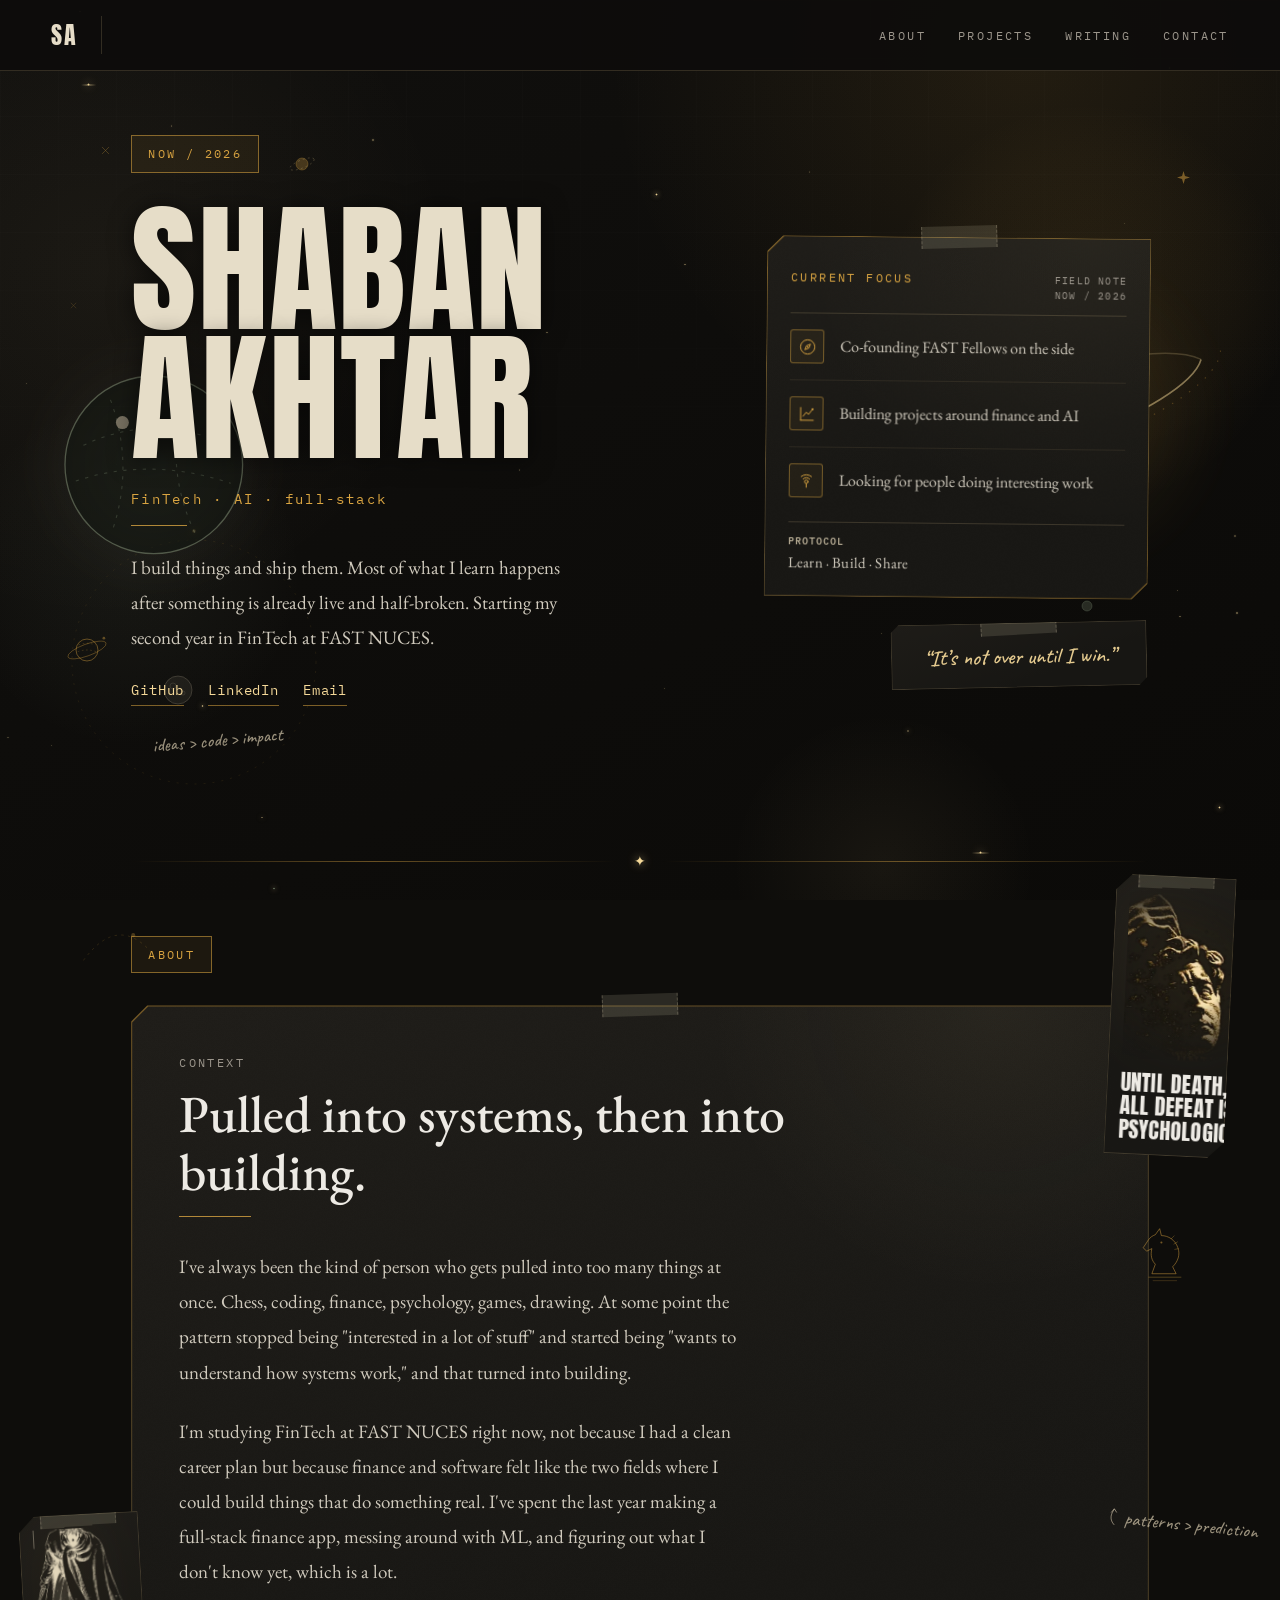
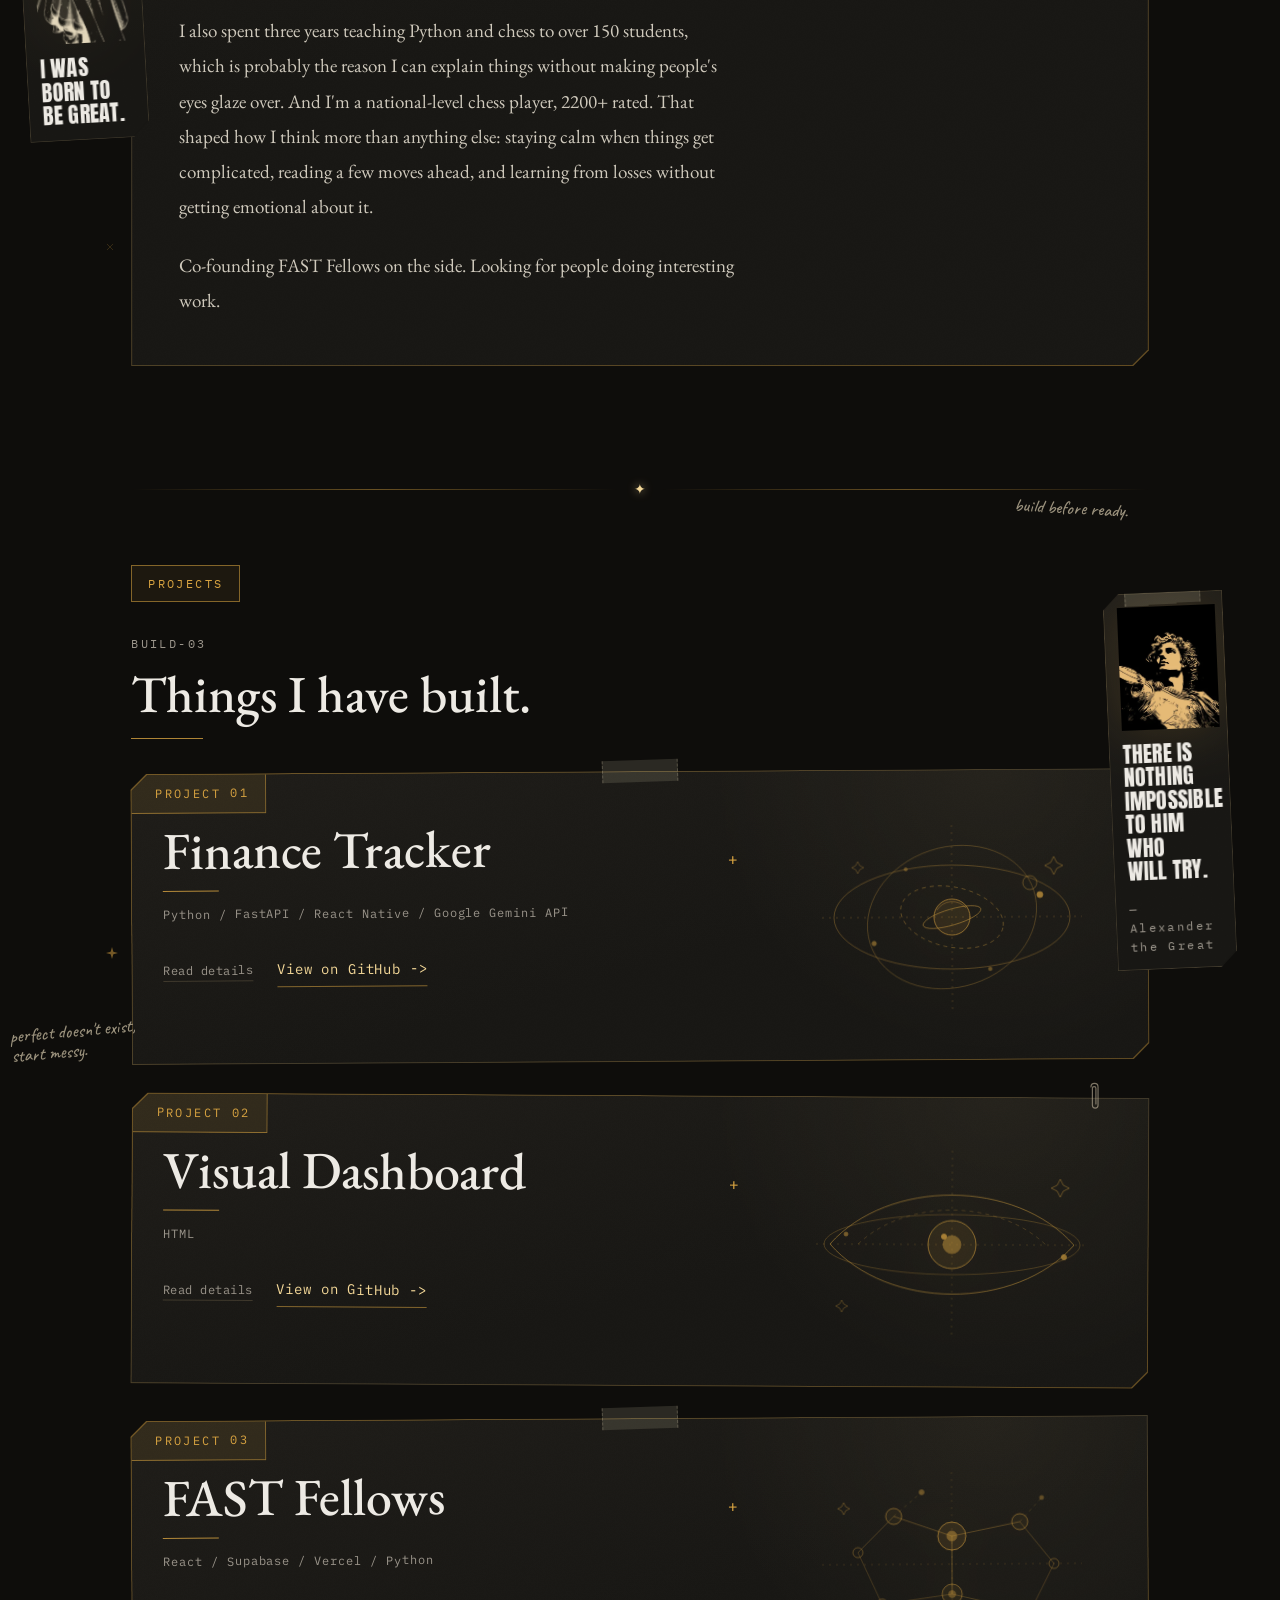
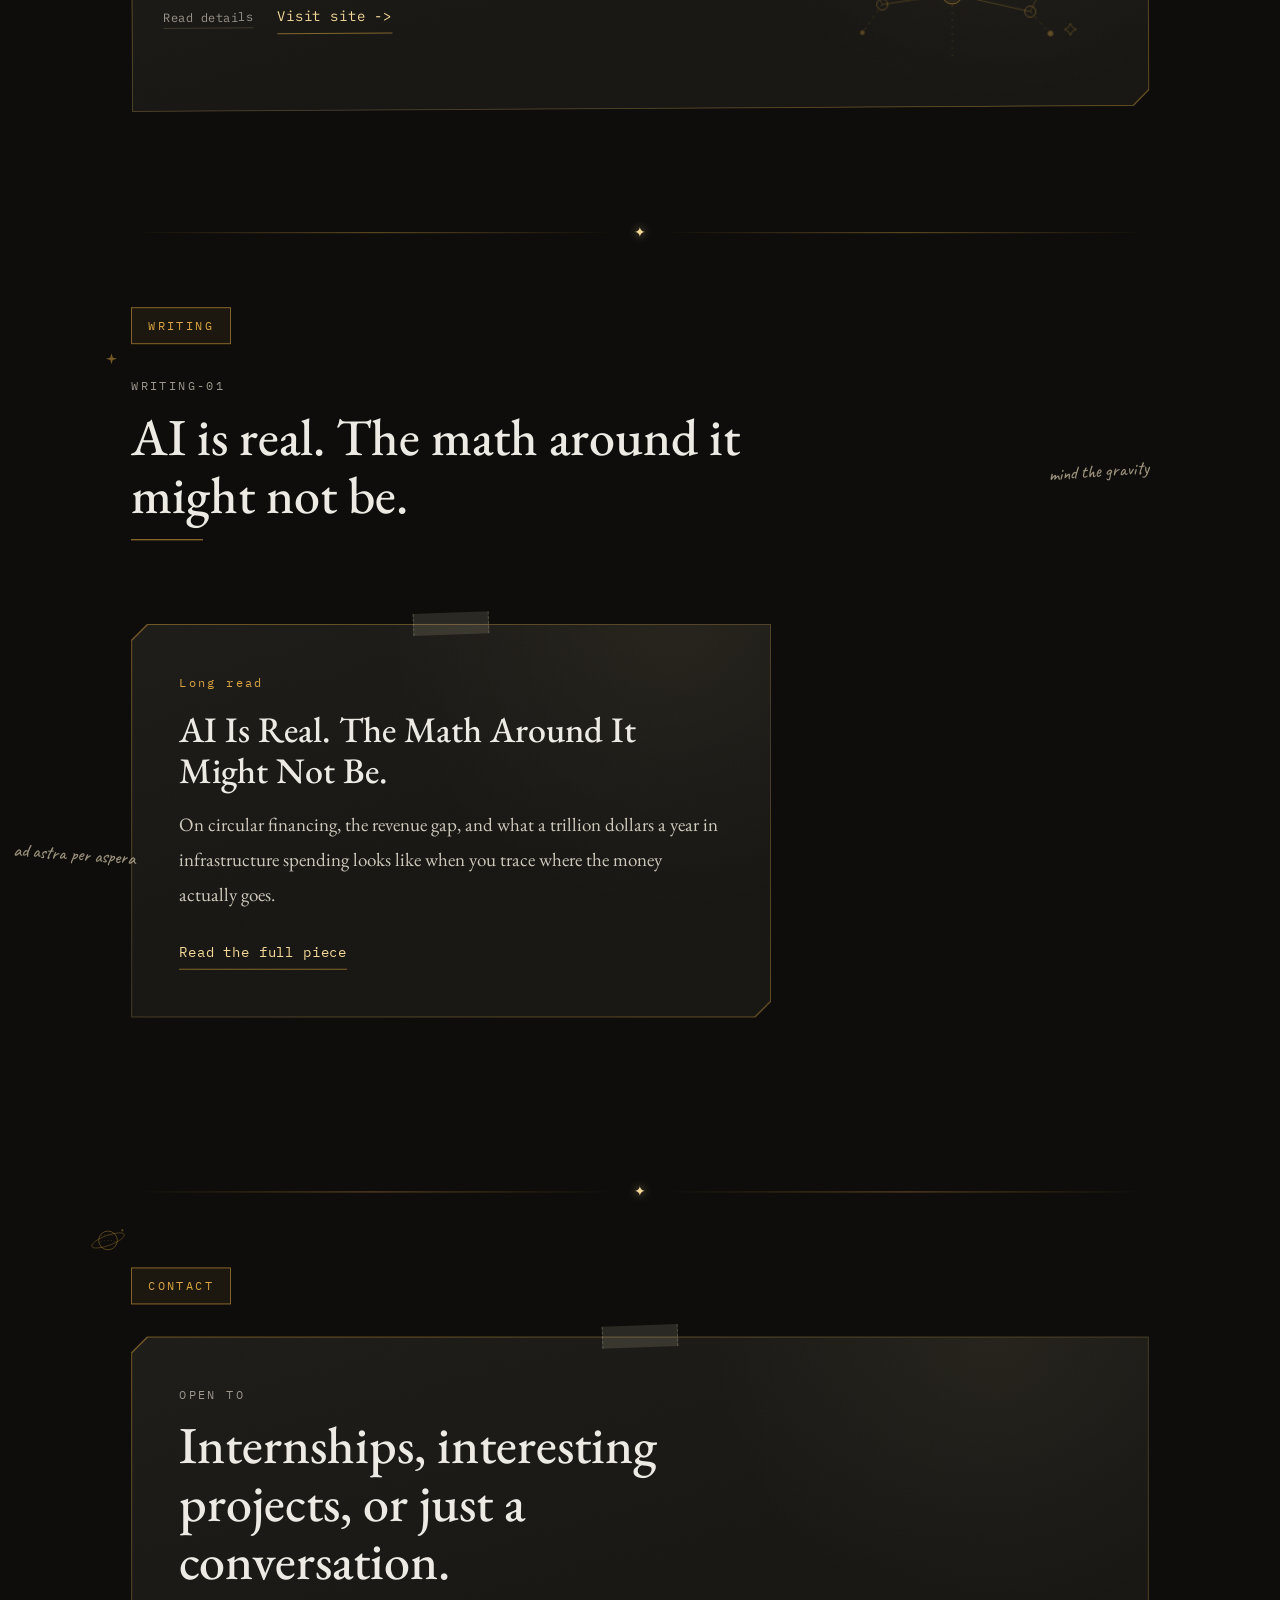
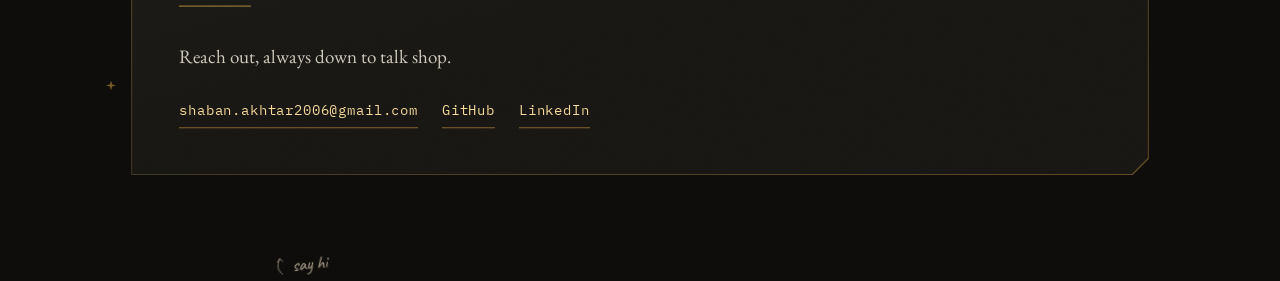
==== commit c3181db4: "deploy: black hole dark mass behind accretion rings (source 426b204)" ====
--- a/index.html
+++ b/index.html
@@ -47,7 +47,7 @@
       async
       src="https://gc.zgo.at/count.js"
     ></script>
-    <script type="module" crossorigin src="./assets/index-R4ltwDRr.js"></script>
+    <script type="module" crossorigin src="./assets/index-j3JFQzxk.js"></script>
     <link rel="stylesheet" crossorigin href="./assets/index-C-pRI9Xu.css">
   </head>
   <body>
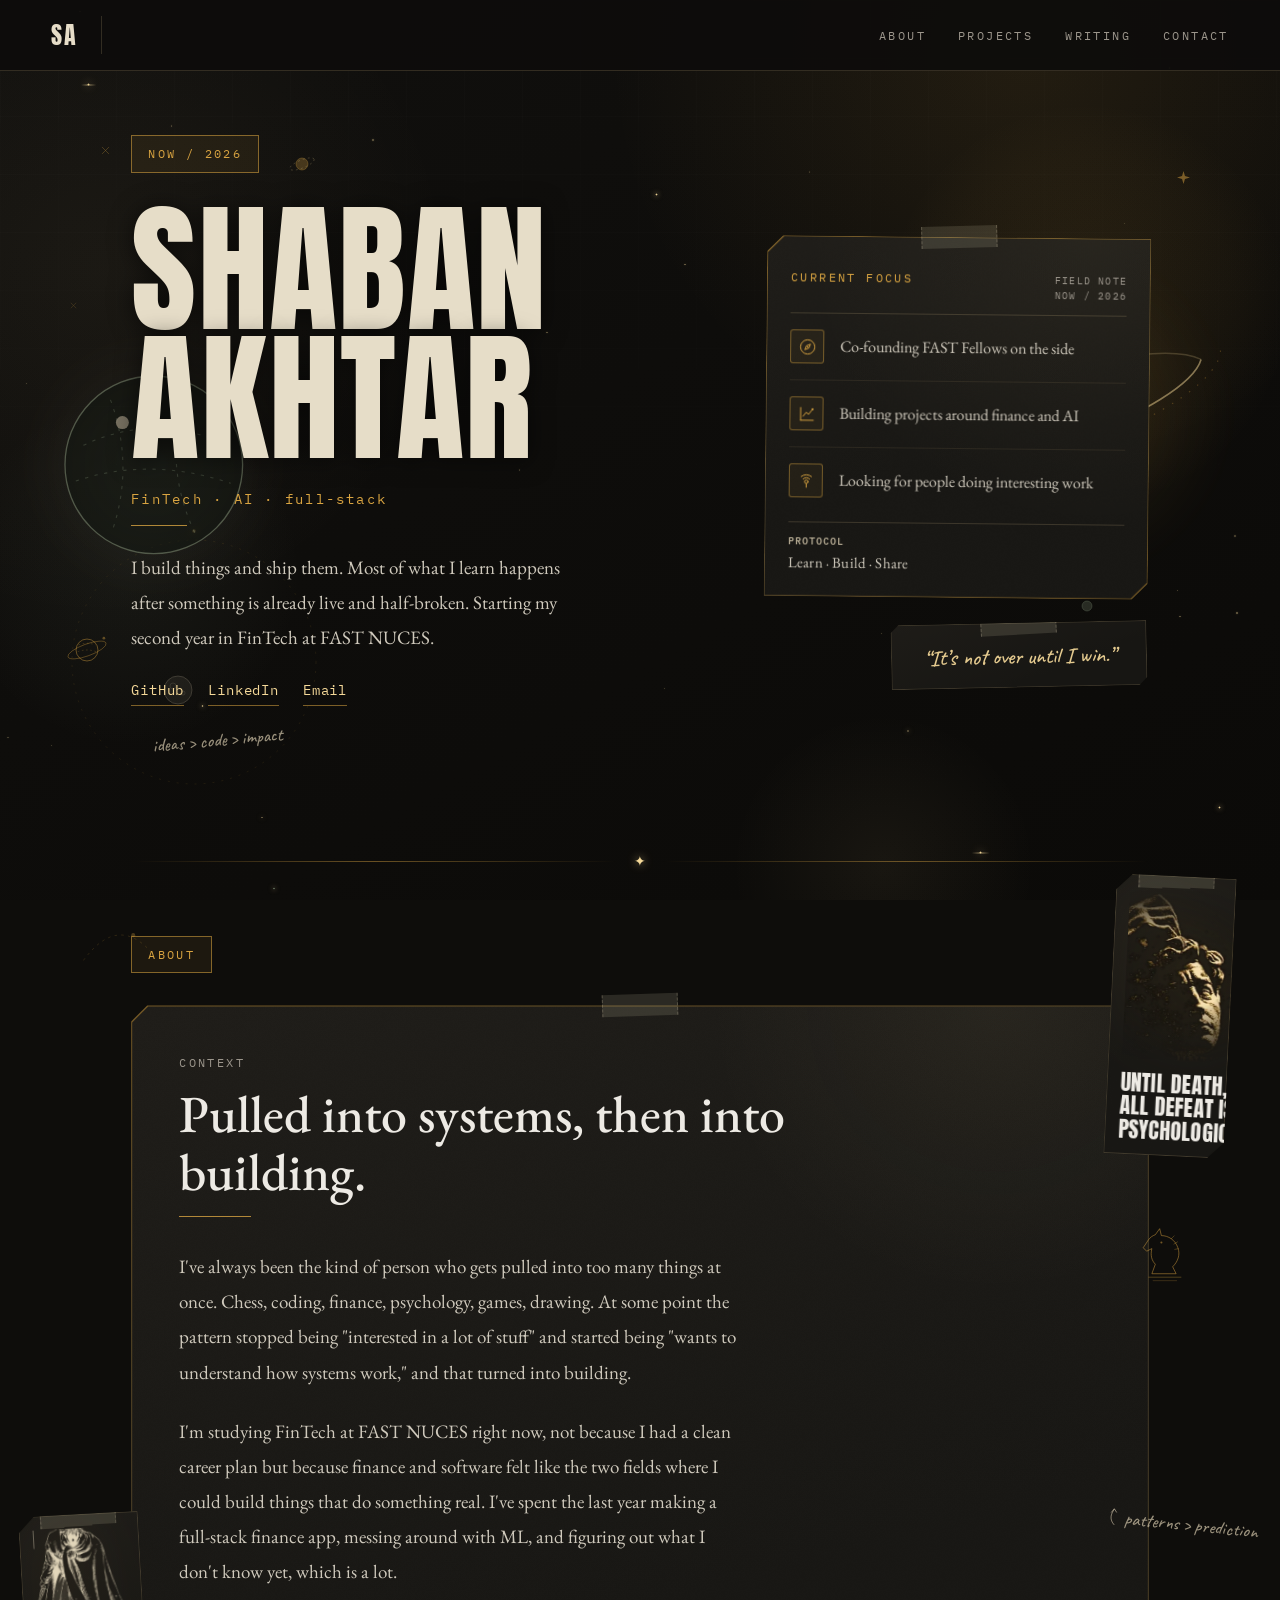
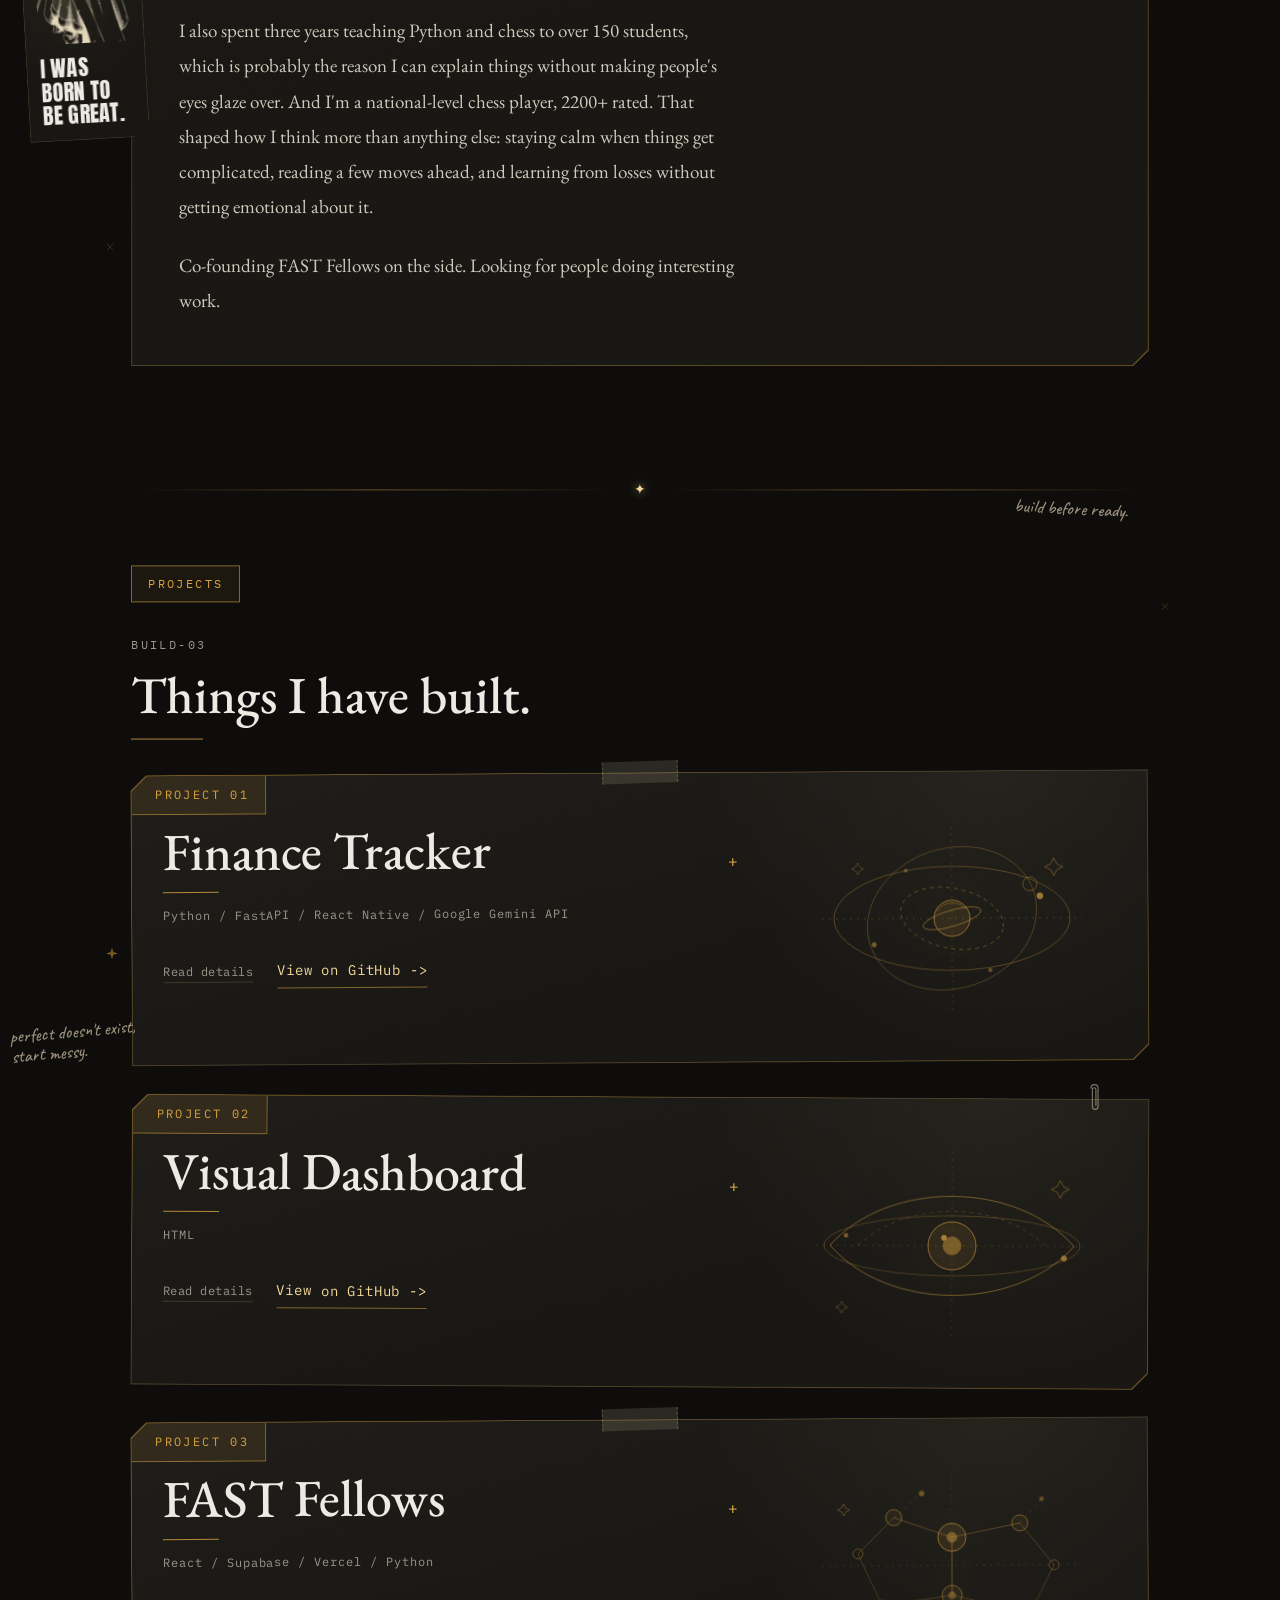
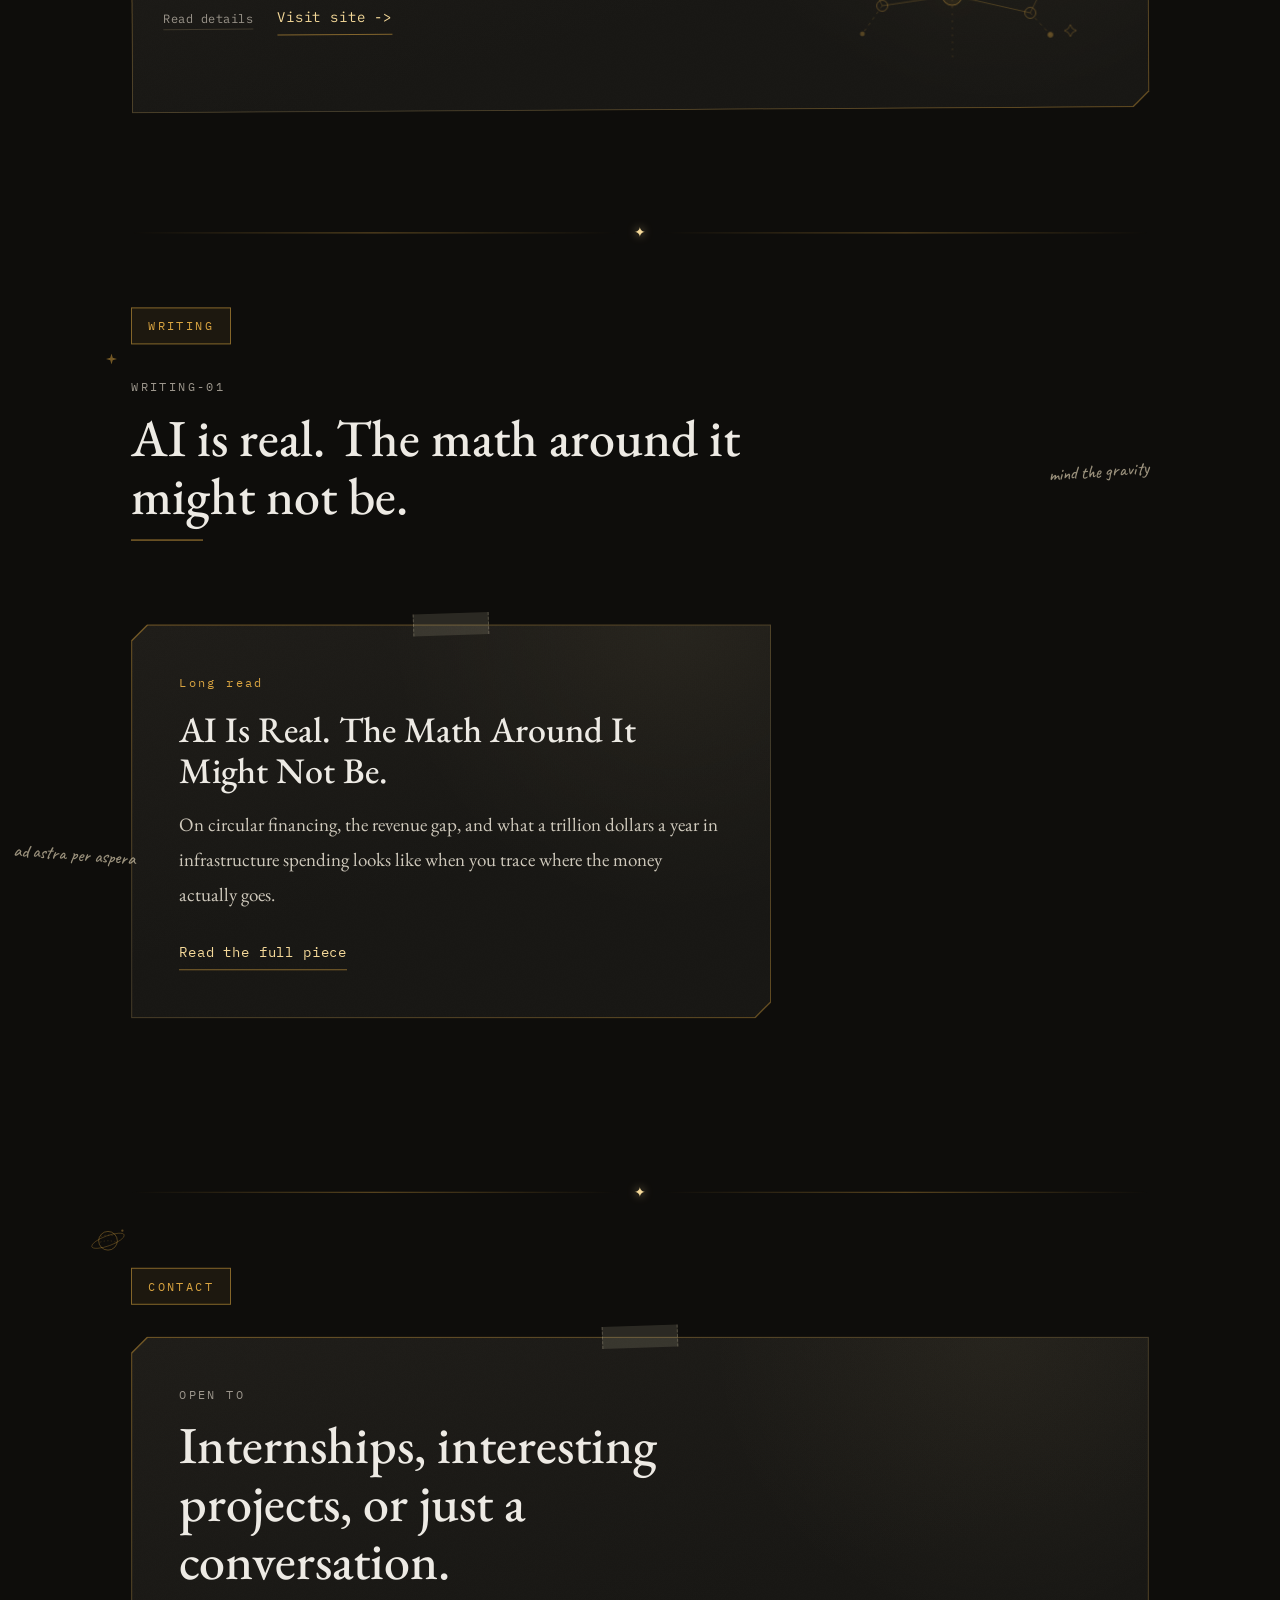
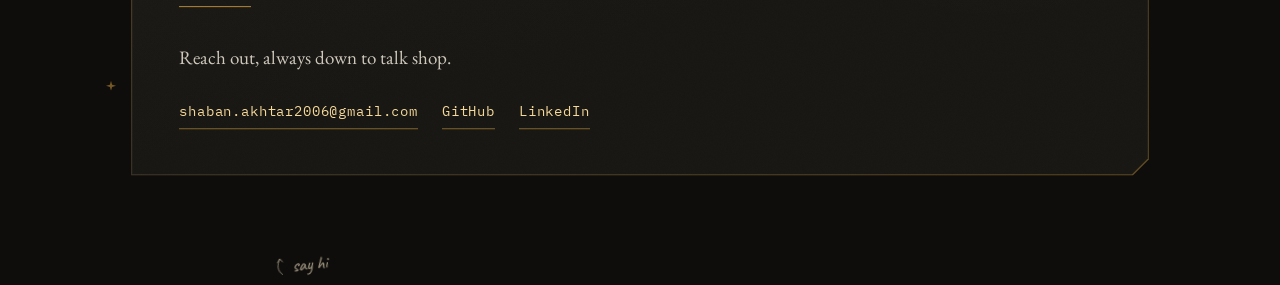
==== commit 1447a9f8: "deploy: shrink black hole dark mass (source 547e12f)" ====
--- a/index.html
+++ b/index.html
@@ -47,8 +47,8 @@
       async
       src="https://gc.zgo.at/count.js"
     ></script>
-    <script type="module" crossorigin src="./assets/index-j3JFQzxk.js"></script>
-    <link rel="stylesheet" crossorigin href="./assets/index-C-pRI9Xu.css">
+    <script type="module" crossorigin src="./assets/index-45MimZEY.js"></script>
+    <link rel="stylesheet" crossorigin href="./assets/index-CN38GluI.css">
   </head>
   <body>
     <div id="root"></div>
--- a/assets/index-CN38GluI.css
+++ b/assets/index-CN38GluI.css
@@ -0,0 +1 @@
+@font-face{font-family:Anton;font-style:normal;font-display:swap;font-weight:400;src:url(./anton-latin-400-normal-Byf51wtH.woff2) format("woff2"),url(./anton-latin-400-normal-AUNGEG_V.woff) format("woff")}@font-face{font-family:EB Garamond;font-style:normal;font-display:swap;font-weight:400;src:url(./eb-garamond-latin-400-normal-DSJrtJSV.woff2) format("woff2"),url(./eb-garamond-latin-400-normal-zgGxM6DR.woff) format("woff")}@font-face{font-family:EB Garamond;font-style:italic;font-display:swap;font-weight:400;src:url(./eb-garamond-latin-400-italic-KGnr19QW.woff2) format("woff2"),url(./eb-garamond-latin-400-italic-DxAerz_z.woff) format("woff")}@font-face{font-family:EB Garamond;font-style:normal;font-display:swap;font-weight:500;src:url(./eb-garamond-latin-500-normal-LNvnJ-zC.woff2) format("woff2"),url(./eb-garamond-latin-500-normal-DX0gtuIC.woff) format("woff")}@font-face{font-family:EB Garamond;font-style:normal;font-display:swap;font-weight:600;src:url(./eb-garamond-latin-600-normal-CdfBH7_K.woff2) format("woff2"),url(./eb-garamond-latin-600-normal-DVm8LGcc.woff) format("woff")}@font-face{font-family:IBM Plex Mono;font-style:normal;font-display:swap;font-weight:400;src:url(./ibm-plex-mono-latin-400-normal-DMJ8VG8y.woff2) format("woff2"),url(./ibm-plex-mono-latin-400-normal-CvHOgSBP.woff) format("woff")}@font-face{font-family:IBM Plex Mono;font-style:normal;font-display:swap;font-weight:500;src:url(./ibm-plex-mono-latin-500-normal-DSY6xOcd.woff2) format("woff2"),url(./ibm-plex-mono-latin-500-normal-CB9ihrfo.woff) format("woff")}@font-face{font-family:IBM Plex Mono;font-style:normal;font-display:swap;font-weight:600;src:url(./ibm-plex-mono-latin-600-normal-BgSNZQsw.woff2) format("woff2"),url(./ibm-plex-mono-latin-600-normal-DWFSQ4vo.woff) format("woff")}@font-face{font-family:Caveat;font-style:normal;font-display:swap;font-weight:500;src:url(./caveat-latin-500-normal-B9SDL8cy.woff2) format("woff2"),url(./caveat-latin-500-normal-Do9veZfZ.woff) format("woff")}:root{color-scheme:dark;--color-bg: #0e0d0b;--color-bg-soft: #131210;--color-surface: #171613;--color-surface-lift: #1e1c18;--color-text: #edeae4;--color-body: #cfc9bc;--color-muted: #9c968c;--color-accent: #d9a441;--color-spark: #f5d999;--color-sage: #93a487;--color-sage-dim: #6c7a61;--color-kraft: #c9bda3;--accent-rgb: 217, 164, 65;--spark-rgb: 245, 217, 153;--sage-rgb: 147, 164, 135;--kraft-rgb: 201, 189, 163;--line: rgba(var(--spark-rgb), .16);--line-strong: rgba(var(--accent-rgb), .55);--line-bold: rgba(var(--accent-rgb), .8);--shadow: rgba(0, 0, 0, .55);--font-display: "Anton", "Arial Narrow", sans-serif;--font-serif: "EB Garamond", Georgia, "Times New Roman", serif;--font-sans: ui-sans-serif, system-ui, -apple-system, BlinkMacSystemFont, "Segoe UI", sans-serif;--font-mono: "IBM Plex Mono", ui-monospace, SFMono-Regular, Menlo, Consolas, monospace;--font-hand: "Caveat", "Segoe Script", "Comic Sans MS", cursive;--text-xs: .75rem;--text-sm: .875rem;--text-base: 1rem;--text-lg: 1.1875rem;--text-xl: 1.5rem;--text-2xl: clamp(1.75rem, 3vw, 2.25rem);--text-3xl: clamp(2.25rem, 4.5vw, 3.25rem);--text-display: clamp(4rem, 11vw, 9rem);--leading-tight: 1.12;--leading-normal: 1.6;--leading-loose: 1.85;--tracking-wide: .2em;--max-width: 1120px;--gutter: clamp(20px, 4vw, 56px);--rail-width: 150px;--space-1: .25rem;--space-2: .5rem;--space-3: .75rem;--space-4: 1rem;--space-5: 1.25rem;--space-6: 1.5rem;--space-8: 2rem;--space-12: 3rem;--space-16: 4rem;--space-24: 6rem;--space-32: 8rem;--radius-sm: 3px;--radius-md: 8px;--notch: 16px;--ease-out: cubic-bezier(.22, 1, .36, 1);--ease-in-out: cubic-bezier(.65, 0, .35, 1);--duration-fast: .18s;--duration-base: .32s;--duration-slow: .64s;--spring-stiffness: 180;--spring-damping: 22;--z-ambient: -2;--z-grid: -1;--z-base: 0;--z-signal: 1;--z-header: 50;--z-warp: 90}*,*:before,*:after{box-sizing:border-box}html{position:relative;scroll-behavior:smooth}@media(prefers-reduced-motion:reduce){html{scroll-behavior:auto}}body{min-height:100vh;margin:0;color:var(--color-text);font-family:var(--font-serif);font-size:var(--text-base);line-height:var(--leading-normal);overflow-x:hidden;background-color:#0e0d0b}body:before{position:fixed;top:0;right:0;bottom:0;left:0;z-index:var(--z-grid);pointer-events:none;content:"";background-image:linear-gradient(rgba(255,255,255,.016) 1px,transparent 1px),linear-gradient(90deg,rgba(255,255,255,.012) 1px,transparent 1px);background-size:58px 58px;-webkit-mask-image:linear-gradient(to bottom,black,transparent 82%);mask-image:linear-gradient(to bottom,black,transparent 82%)}a{color:inherit;text-decoration:none}a:focus-visible,button:focus-visible{outline:2px solid var(--color-spark);outline-offset:5px;border-radius:var(--radius-sm)}img{max-width:100%;height:auto;display:block}h1,h2,h3,p{margin:0}.container{width:100%;max-width:var(--max-width);margin-inline:auto;padding-inline:var(--gutter)}.page-transition{min-height:100vh;will-change:opacity}@media(prefers-reduced-motion:reduce){.page-transition{animation:none;transform:none!important}}.plate{position:relative;background:linear-gradient(160deg,rgba(var(--accent-rgb),.5),rgba(var(--spark-rgb),.22) 55%,rgba(var(--accent-rgb),.42));clip-path:polygon(var(--notch) 0,100% 0,100% calc(100% - var(--notch)),calc(100% - var(--notch)) 100%,0 100%,0 var(--notch))}.plate:before{content:"";position:absolute;top:1px;right:1px;bottom:1px;left:1px;background:radial-gradient(circle at 85% 0%,rgba(var(--spark-rgb),.05),transparent 18rem),linear-gradient(165deg,var(--color-surface-lift),var(--color-surface) 60%);clip-path:polygon(var(--notch) 0,100% 0,100% calc(100% - var(--notch)),calc(100% - var(--notch)) 100%,0 100%,0 var(--notch))}.plate:after{content:"";position:absolute;top:1px;right:1px;bottom:1px;left:1px;pointer-events:none;opacity:.35;background-image:url("data:image/svg+xml,%3Csvg xmlns='http://www.w3.org/2000/svg' width='140' height='140'%3E%3Cfilter id='n'%3E%3CfeTurbulence type='fractalNoise' baseFrequency='0.9' numOctaves='2'/%3E%3CfeColorMatrix values='0 0 0 0 1 0 0 0 0 1 0 0 0 0 1 0 0 0 0.035 0'/%3E%3C/filter%3E%3Crect width='140' height='140' filter='url(%23n)'/%3E%3C/svg%3E");clip-path:polygon(var(--notch) 0,100% 0,100% calc(100% - var(--notch)),calc(100% - var(--notch)) 100%,0 100%,0 var(--notch))}.plate>*{position:relative;z-index:1}.tape{position:absolute;top:-11px;left:50%;z-index:2;width:76px;height:22px;transform:translate(-50%) rotate(-2deg);background:rgba(var(--kraft-rgb),.16);border-left:1px dashed rgba(var(--kraft-rgb),.28);border-right:1px dashed rgba(var(--kraft-rgb),.28);pointer-events:none}.visually-hidden{position:absolute;width:1px;height:1px;padding:0;margin:-1px;overflow:hidden;clip:rect(0,0,0,0);white-space:nowrap;border:0}._header_oqpf6_1{position:sticky;top:0;z-index:var(--z-header);display:flex;align-items:center;justify-content:space-between;gap:var(--space-6);padding:var(--space-4) var(--gutter);background:#0e0d0beb;border-bottom:1px solid var(--line)}._wordmark_oqpf6_35{font-family:var(--font-display);font-size:var(--text-xl);letter-spacing:.06em;color:#e6ddc8;border-right:1px solid var(--line);padding-right:var(--space-6)}._nav_oqpf6_53{display:flex;gap:var(--space-8);font-family:var(--font-mono);font-size:var(--text-xs);letter-spacing:var(--tracking-wide);text-transform:uppercase;color:var(--color-muted)}._nav_oqpf6_53 a{transition:color var(--duration-fast) var(--ease-out)}._nav_oqpf6_53 a:hover{color:var(--color-accent)}@media(max-width:560px){._nav_oqpf6_53{gap:var(--space-4);letter-spacing:.1em}}._rail_qxkto_1{display:none}@media(min-width:1340px){._rail_qxkto_1{display:block;position:fixed;top:72px;bottom:24px;left:12px;width:var(--rail-width);z-index:var(--z-signal)}}._line_qxkto_37{position:absolute;top:0;right:0;bottom:0;left:0;height:100%;overflow:visible}._path_qxkto_55{fill:none;stroke:rgba(var(--accent-rgb),.82);stroke-width:1.35;stroke-linecap:round}._pathGlow_qxkto_69{fill:none;stroke:rgba(var(--accent-rgb),.16);stroke-width:5.5;stroke-linecap:round}._pathGhost_qxkto_83{fill:none;stroke:rgba(var(--spark-rgb),.2);stroke-width:1;stroke-dasharray:3 6}._bendDot_qxkto_99{fill:rgba(var(--spark-rgb),.55);animation:_glyphTwinkle_qxkto_1 4.2s ease-in-out infinite alternate}._bendDot_qxkto_99:nth-of-type(3n){animation-delay:-1.4s}._bendDot_qxkto_99:nth-of-type(3n+1){animation-delay:-2.8s}._tailSpark_qxkto_125{fill:var(--color-spark);pointer-events:none}._glyph_qxkto_135{fill:rgba(var(--spark-rgb),.45);animation:_glyphTwinkle_qxkto_1 5.5s ease-in-out infinite alternate}._glyph_qxkto_135:nth-of-type(odd){animation-delay:-2.6s}._node_qxkto_153{fill:rgba(var(--spark-rgb),.55)}._cometTrail_qxkto_161,._comet_qxkto_161{pointer-events:none}._comet_qxkto_161{fill:var(--color-spark)}@keyframes _glyphTwinkle_qxkto_1{0%{opacity:.3}to{opacity:.85}}._labels_qxkto_197{position:absolute;top:0;right:0;bottom:0;left:0;margin:0;padding:0;list-style:none}._labelItem_qxkto_213{position:absolute;left:68px;transform:translateY(-50%)}._label_qxkto_197,._labelActive_qxkto_227{display:grid;gap:2px;font-family:var(--font-mono);font-size:.6875rem;letter-spacing:.14em;color:var(--color-muted);transition:color var(--duration-fast) var(--ease-out)}._label_qxkto_197:hover{color:var(--color-text)}._labelActive_qxkto_227{color:var(--color-spark)}._num_qxkto_263{font-size:.625rem;opacity:.7}@media(prefers-reduced-motion:reduce){._glyph_qxkto_135,._bendDot_qxkto_99{animation:none}}._hero_4lcr9_1{position:relative;display:grid;gap:var(--space-8);padding-block:var(--space-16) var(--space-24)}._hero_4lcr9_1[data-active=true] ._panel_4lcr9_15{filter:drop-shadow(0 0 24px rgba(var(--accent-rgb),.2))}._marker_4lcr9_23{justify-self:start;font-family:var(--font-mono);font-size:var(--text-xs);letter-spacing:var(--tracking-wide);color:var(--color-accent);border:1px solid var(--line-strong);background:rgba(var(--accent-rgb),.08);padding:var(--space-2) var(--space-4)}._copy_4lcr9_45{display:grid;gap:var(--space-6);max-width:56ch}._title_4lcr9_57{font-family:var(--font-display);font-size:var(--text-display);font-weight:400;line-height:.92;text-transform:uppercase;letter-spacing:.01em;color:#e6ddc8;text-shadow:0 2px 24px rgba(0,0,0,.6)}._titleLine_4lcr9_79{display:block}._status_4lcr9_87{font-family:var(--font-mono);font-size:var(--text-sm);letter-spacing:.16em;color:var(--color-accent);padding-bottom:var(--space-4);position:relative}._status_4lcr9_87:after{content:"";position:absolute;left:0;bottom:0;width:56px;height:1px;background:var(--line-bold)}._lede_4lcr9_125{font-size:var(--text-lg);line-height:var(--leading-loose);color:var(--color-body)}._actions_4lcr9_137{display:flex;flex-wrap:wrap;gap:var(--space-6);font-family:var(--font-mono);font-size:var(--text-sm);letter-spacing:.06em}._actions_4lcr9_137 a{color:var(--color-spark);padding-bottom:3px;border-bottom:1px solid var(--line-strong);transition:color var(--duration-fast) var(--ease-out),border-color var(--duration-fast) var(--ease-out)}._actions_4lcr9_137 a:hover{color:var(--color-accent);border-color:var(--color-accent)}._panelWrap_4lcr9_183{position:relative;max-width:26rem}._panel_4lcr9_15{padding:var(--space-8) var(--space-6) var(--space-6)}._panelHead_4lcr9_201{display:flex;align-items:baseline;justify-content:space-between;gap:var(--space-4);margin-bottom:var(--space-4);padding-bottom:var(--space-3);border-bottom:1px solid var(--line)}._monoLabel_4lcr9_221{font-family:var(--font-mono);font-size:var(--text-xs);letter-spacing:var(--tracking-wide);color:var(--color-accent)}._panelMeta_4lcr9_235{font-family:var(--font-mono);font-size:.625rem;letter-spacing:.12em;color:var(--color-muted);text-align:right;line-height:1.5}._focusList_4lcr9_253{display:grid;gap:var(--space-4);margin:0;padding:0;list-style:none}._focusRow_4lcr9_269{display:grid;grid-template-columns:34px minmax(0,1fr);align-items:center;column-gap:var(--space-4);padding-bottom:var(--space-4);border-bottom:1px solid rgba(var(--spark-rgb),.08)}._focusRow_4lcr9_269:last-child{border-bottom:0;padding-bottom:0}._focusIcon_4lcr9_297{display:grid;place-items:center;width:34px;height:34px;color:var(--color-accent);border:1px solid rgba(var(--accent-rgb),.45);border-radius:var(--radius-sm);background:rgba(var(--accent-rgb),.06)}._focusIcon_4lcr9_297 svg{width:19px;height:19px}._focusText_4lcr9_329{font-size:var(--text-base);line-height:var(--leading-normal);color:var(--color-body)}._panelFoot_4lcr9_345{display:flex;justify-content:space-between;gap:var(--space-4);margin-top:var(--space-6);padding-top:var(--space-3);border-top:1px solid var(--line);font-family:var(--font-serif);font-size:.9375rem;line-height:1.35;letter-spacing:.01em;color:var(--color-body)}._panelFoot_4lcr9_345 b{display:block;font-family:var(--font-mono);font-weight:500;font-size:.625rem;letter-spacing:.1em;color:var(--color-kraft);margin-bottom:4px}._mindsetNote_4lcr9_399{position:relative;max-width:16rem;margin-top:var(--space-6);margin-left:auto;padding:var(--space-5) var(--space-6) var(--space-4);rotate:-1.8deg;background:linear-gradient(160deg,var(--color-surface-lift),var(--color-surface) 70%);border:1px solid var(--line);box-shadow:0 18px 44px -28px var(--shadow);clip-path:polygon(8px 0,100% 0,100% calc(100% - 8px),calc(100% - 8px) 100%,0 100%,0 8px)}._mindsetNote_4lcr9_399 p{margin:0;font-family:var(--font-hand);font-size:1.4rem;line-height:1.2;text-align:center;color:rgba(var(--spark-rgb),.92)}@media(min-width:900px){._hero_4lcr9_1{grid-template-columns:minmax(0,1fr) minmax(0,24rem);grid-template-areas:"marker marker" "copy   panel";align-items:start;column-gap:var(--space-12)}._marker_4lcr9_23{grid-area:marker}._copy_4lcr9_45{grid-area:copy}._panelWrap_4lcr9_183{grid-area:panel;margin-top:var(--space-8);transform:rotate(.6deg)}}._doodle_15597_3,._note_15597_5{display:none}@media(min-width:1220px){._doodle_15597_3{display:block;position:absolute;color:rgba(var(--accent-rgb),.5);pointer-events:none;z-index:2}._note_15597_5{display:inline-flex;align-items:flex-start;gap:4px;position:absolute;font-family:var(--font-hand);font-size:1.15rem;line-height:1.1;color:rgba(var(--kraft-rgb),.75);pointer-events:none;white-space:nowrap;z-index:2}}._float_15597_61{animation:_doodleFloat_15597_1 16s ease-in-out infinite alternate}._twinkle_15597_69{animation:_doodleTwinkle_15597_1 4.5s ease-in-out infinite alternate}._noteArrow_15597_77{width:14px;height:19px;stroke:currentColor;stroke-width:1.3;stroke-linecap:round;fill:none}._noteArrowRight_15597_95{width:26px;height:12px;stroke:currentColor;stroke-width:1.3;stroke-linecap:round;fill:none;margin-top:6px}@keyframes _doodleFloat_15597_1{0%{transform:translateY(-5px) rotate(var(--doodle-rotate, 0deg))}to{transform:translateY(5px) rotate(var(--doodle-rotate, 0deg))}}@keyframes _doodleTwinkle_15597_1{0%{opacity:.35}to{opacity:.9}}@media(prefers-reduced-motion:reduce){._float_15597_61,._twinkle_15597_69{animation:none}}._section_1mf75_1{position:relative;display:grid;gap:var(--space-8);padding-block:var(--space-4) var(--space-16)}._section_1mf75_1[data-active=true] .plate,._section_1mf75_1[data-active=true] ._plateWrap_1mf75_9{filter:drop-shadow(0 0 22px rgba(var(--accent-rgb),.18))}._section_1mf75_1[data-active=true] ._marker_1mf75_13{color:var(--color-spark);background:rgba(var(--accent-rgb),.16);box-shadow:0 0 20px rgba(var(--accent-rgb),.12)}._divider_1mf75_20{display:flex;align-items:center;gap:var(--space-4);padding-block:var(--space-8)}._divider_1mf75_20:before,._divider_1mf75_20:after{content:"";flex:1;height:1px;background:linear-gradient(to right,transparent,rgba(var(--accent-rgb),.45),transparent)}._dividerStar_1mf75_40{color:var(--color-spark);font-size:var(--text-sm);text-shadow:0 0 10px rgba(var(--spark-rgb),.7)}._marker_1mf75_13{justify-self:start;font-family:var(--font-mono);font-size:var(--text-xs);letter-spacing:var(--tracking-wide);color:var(--color-accent);border:1px solid var(--line-strong);background:rgba(var(--accent-rgb),.08);padding:var(--space-2) var(--space-4)}._heading_1mf75_58{display:grid;gap:var(--space-3)}._monoLabel_1mf75_63{font-family:var(--font-mono);font-size:var(--text-xs);letter-spacing:var(--tracking-wide);color:var(--color-muted)}._title_1mf75_71{font-family:var(--font-serif);font-size:var(--text-3xl);font-weight:500;line-height:var(--leading-tight);color:var(--color-text);max-width:24ch;padding-bottom:var(--space-4);position:relative}._title_1mf75_71:after{content:"";position:absolute;left:0;bottom:0;width:72px;height:1px;background:var(--line-bold)}._body_1mf75_92{display:grid;gap:var(--space-6);font-size:var(--text-lg);line-height:var(--leading-loose);color:var(--color-body)}._plateInner_1mf75_101 ._body_1mf75_92{max-width:62ch}._plateWrap_1mf75_9{position:relative}._plateInner_1mf75_101{display:grid;gap:var(--space-8);padding:clamp(var(--space-8),5vw,var(--space-12))}._scrap_15ths_11{position:absolute;top:var(--scrap-top, 0px);margin:0;z-index:2;width:clamp(120px,calc((100vw - var(--max-width)) / 2 + 40px),200px);padding:clamp(9px,1vw,14px);display:grid;grid-template-columns:1fr;align-items:center;gap:var(--space-3);rotate:var(--rotate);transform-origin:center;background:linear-gradient(165deg,var(--color-surface-lift),var(--color-surface) 62%);border:1px solid var(--line);box-shadow:0 24px 60px -32px var(--shadow);clip-path:polygon(var(--notch) 0,100% 0,100% calc(100% - var(--notch)),calc(100% - var(--notch)) 100%,0 100%,0 var(--notch))}._scrap_15ths_11:after{content:"";position:absolute;top:0;right:0;bottom:0;left:0;pointer-events:none;opacity:.3;clip-path:inherit;background-image:url("data:image/svg+xml,%3Csvg xmlns='http://www.w3.org/2000/svg' width='140' height='140'%3E%3Cfilter id='n'%3E%3CfeTurbulence type='fractalNoise' baseFrequency='0.9' numOctaves='2'/%3E%3CfeColorMatrix values='0 0 0 0 1 0 0 0 0 1 0 0 0 0 1 0 0 0 0.03 0'/%3E%3C/filter%3E%3Crect width='140' height='140' filter='url(%23n)'/%3E%3C/svg%3E")}._scrap_15ths_11[data-side=right]{right:calc((var(--max-width) - 100vw) / 2 - var(--gutter) + 50px)}._scrap_15ths_11[data-side=left]{left:calc((var(--max-width) - 100vw) / 2 - var(--gutter) + 24px)}._scrap_15ths_11[data-side=left] ._art_15ths_123{order:0}._art_15ths_123{position:relative;z-index:1;aspect-ratio:4 / 5;overflow:hidden;filter:drop-shadow(0 0 26px rgba(var(--accent-rgb),.16))}._art_15ths_123 img{width:100%;height:100%;object-fit:cover;object-position:center;will-change:transform}._caption_15ths_167{position:relative;z-index:1;display:grid;gap:var(--space-4)}._quote_15ths_181{margin:0;font-family:var(--font-display);font-weight:400;font-size:clamp(1.05rem,1.7vw,1.8rem);line-height:1.08;letter-spacing:.01em;text-transform:uppercase;color:var(--color-text);text-wrap:balance}._cite_15ths_205{font-family:var(--font-mono);font-style:normal;font-size:var(--text-xs);letter-spacing:var(--tracking-wide);color:var(--color-muted)}._cite_15ths_205:before{content:"— "}._scrap_15ths_11[data-image-only=true]{display:block;padding:10px;width:clamp(168px,calc((100vw - var(--max-width)) / 2 + var(--gutter) + 64px),236px)}._scrap_15ths_11[data-image-only=true][data-size=large]{width:clamp(224px,calc((100vw - var(--max-width)) / 2 + var(--gutter) + 136px),324px)}._scrap_15ths_11[data-side=right][data-size=large]{right:calc((var(--max-width) - 100vw) / 2 - var(--gutter) + 90px)}@media(min-width:1340px){._scrap_15ths_11[data-side=left],._scrap_15ths_11[data-side=left][data-image-only=true]{left:calc((var(--max-width) - 100vw) / 2 - var(--gutter) + 150px)}}@media(max-width:1279px){._scrap_15ths_11[data-image-only=true]{display:none!important}}._scrap_15ths_11[data-image-only=true] ._art_15ths_123{aspect-ratio:auto;overflow:visible}._scrap_15ths_11[data-image-only=true] ._art_15ths_123 img{height:auto;object-fit:contain}@media(max-width:1219px){._scrap_15ths_11,._scrap_15ths_11[data-image-only=true]{display:none!important}}@media(prefers-reduced-motion:reduce){._art_15ths_123 img{will-change:auto}}._orbit_1i6ot_1{width:100%;max-width:300px;height:auto;color:var(--color-accent);opacity:.8}._list_1yrha_1{display:grid;gap:var(--space-8);margin:0;padding:0;list-style:none}._plateWrap_1yrha_9{position:relative}._card_1yrha_13{display:grid;gap:var(--space-6);padding:var(--space-12) var(--space-8) var(--space-8)}._tab_1yrha_20{position:absolute;top:1px;left:1px;z-index:1;font-family:var(--font-mono);font-size:var(--text-xs);letter-spacing:var(--tracking-wide);color:var(--color-accent);background:rgba(var(--accent-rgb),.1);border-right:1px solid var(--line-strong);border-bottom:1px solid var(--line-strong);padding:var(--space-2) var(--space-4);clip-path:polygon(var(--notch) 0,100% 0,100% 100%,0 100%,0 var(--notch));padding-left:calc(var(--space-4) + var(--notch) / 2)}._detail_1yrha_38{display:grid;gap:var(--space-3);align-content:start}._title_1yrha_44{font-family:var(--font-serif);font-size:var(--text-3xl);font-weight:500;line-height:var(--leading-tight);color:var(--color-text);padding-bottom:var(--space-3);position:relative}._titleButton_1yrha_54{display:flex;width:100%;align-items:baseline;justify-content:space-between;gap:var(--space-4);border:0;padding:0;color:inherit;background:transparent;font:inherit;text-align:left;cursor:pointer}._toggleMark_1yrha_69{flex:0 0 auto;color:var(--color-accent);font-family:var(--font-mono);font-size:var(--text-base);font-weight:400}._title_1yrha_44:after{content:"";position:absolute;left:0;bottom:0;width:56px;height:1px;background:var(--line-bold)}._tech_1yrha_87{font-family:var(--font-mono);font-size:var(--text-xs);letter-spacing:.08em;color:var(--color-muted)}._description_1yrha_94{font-size:var(--text-lg);line-height:var(--leading-loose);color:var(--color-body);max-width:52ch}._descriptionWrap_1yrha_101{overflow:hidden}._actions_1yrha_105{display:flex;flex-wrap:wrap;align-items:baseline;gap:var(--space-4) var(--space-6);margin-top:var(--space-2)}._expandButton_1yrha_113{border:0;border-bottom:1px solid var(--line);padding:0 0 3px;color:var(--color-muted);background:transparent;font-family:var(--font-mono);font-size:var(--text-xs);letter-spacing:.04em;cursor:pointer;transition:color var(--duration-fast) var(--ease-out),border-color var(--duration-fast) var(--ease-out)}._expandButton_1yrha_113:hover,._expandButton_1yrha_113[aria-expanded=true]{color:var(--color-spark);border-color:var(--line-strong)}._link_1yrha_132{justify-self:start;margin-top:var(--space-3);font-family:var(--font-mono);font-size:var(--text-sm);letter-spacing:.06em;color:var(--color-spark);padding-bottom:3px;border-bottom:1px solid var(--line-strong);transition:color var(--duration-fast) var(--ease-out),border-color var(--duration-fast) var(--ease-out)}._link_1yrha_132:hover{color:var(--color-accent);border-color:var(--color-accent)}._art_1yrha_151{display:none;align-self:center;justify-self:center}._clip_1yrha_158{z-index:2;color:rgba(var(--kraft-rgb),.6)}@media(min-width:780px){._card_1yrha_13{grid-template-columns:minmax(0,1fr) minmax(0,330px);column-gap:var(--space-12)}._art_1yrha_151{display:block;filter:drop-shadow(0 0 18px rgba(var(--accent-rgb),.12))}}._root_kypbe_1{position:relative;width:min(32vw,27rem);min-width:19rem;aspect-ratio:1;pointer-events:none;isolation:isolate;contain:layout}._halo_kypbe_31{position:absolute;top:28%;right:28%;bottom:28%;left:28%;border-radius:50%;background:radial-gradient(circle,rgba(0,0,0,.96) 0 28%,rgba(var(--accent-rgb),.14) 40%,rgba(var(--sage-rgb),.05) 54%,transparent 68%);filter:blur(12px)}._disc_kypbe_65{position:absolute;top:0;right:0;bottom:0;left:0}._disc_kypbe_65 svg{display:block;width:100%;height:100%;overflow:visible}._outerOrbit_kypbe_89,._faintOrbit_kypbe_91,._eventHorizon_kypbe_93,._accretion_kypbe_95,._lensingArc_kypbe_97,._lensingArcBack_kypbe_99{fill:none;vector-effect:non-scaling-stroke}._outerOrbit_kypbe_89{stroke:rgba(var(--accent-rgb),.18);stroke-width:1;stroke-dasharray:3 10;transform-box:fill-box;transform-origin:center;animation:_black-hole-ring-primary_kypbe_1 132s linear infinite}._faintOrbit_kypbe_91{stroke:rgba(var(--sage-rgb),.14);stroke-width:1;transform-box:fill-box;transform-origin:center;animation:_black-hole-ring-secondary_kypbe_1 104s linear infinite}._accretion_kypbe_95{stroke:url(#accretion-light);stroke-width:2.5;stroke-linecap:round;stroke-dasharray:620 180;filter:drop-shadow(0 0 5px rgba(var(--accent-rgb),.4));transform-box:fill-box;transform-origin:center;animation:_black-hole-ring-primary_kypbe_1 48s linear infinite}._accretionSecondary_kypbe_181{stroke:url(#accretion-light-secondary);stroke-width:1.2;stroke-linecap:round;stroke-dasharray:520 210;opacity:.62;filter:drop-shadow(0 0 3px rgba(var(--accent-rgb),.3));transform-box:fill-box;transform-origin:center;animation:_black-hole-ring-secondary_kypbe_1 72s linear infinite}._lensingArc_kypbe_97,._lensingArcBack_kypbe_99{stroke:rgba(var(--spark-rgb),.28);stroke-width:1.4;stroke-linecap:round;animation:_lensingShimmer_kypbe_1 7s ease-in-out infinite}._lensingArcBack_kypbe_99{stroke:rgba(var(--sage-rgb),.2)}._eventHorizon_kypbe_93{stroke:rgba(var(--spark-rgb),.16);stroke-width:1;filter:drop-shadow(0 0 9px rgba(var(--accent-rgb),.3))}._particle_kypbe_241{position:absolute;left:var(--particle-x);top:var(--particle-y);width:3px;height:3px;border-radius:50%;background:var(--color-spark);opacity:.58;box-shadow:0 0 8px rgba(var(--spark-rgb),.7);animation:_particle-fall_kypbe_1 var(--particle-duration) linear infinite;animation-delay:var(--particle-delay)}._outerOrbit_kypbe_89,._faintOrbit_kypbe_91,._accretion_kypbe_95,._accretionSecondary_kypbe_181,._lensingArc_kypbe_97,._lensingArcBack_kypbe_99,._particle_kypbe_241{animation-play-state:paused}._root_kypbe_1[data-moving=true] ._outerOrbit_kypbe_89,._root_kypbe_1[data-moving=true] ._faintOrbit_kypbe_91,._root_kypbe_1[data-moving=true] ._accretion_kypbe_95,._root_kypbe_1[data-moving=true] ._accretionSecondary_kypbe_181,._root_kypbe_1[data-moving=true] ._lensingArc_kypbe_97,._root_kypbe_1[data-moving=true] ._lensingArcBack_kypbe_99,._root_kypbe_1[data-moving=true] ._particle_kypbe_241{animation-play-state:running}@keyframes _black-hole-ring-primary_kypbe_1{to{transform:rotate(360deg)}}@keyframes _black-hole-ring-secondary_kypbe_1{to{transform:rotate(-360deg)}}@keyframes _lensingShimmer_kypbe_1{0%,to{opacity:.2}50%{opacity:.42}}@keyframes _particle-fall_kypbe_1{0%{transform:translate(0) scale(var(--particle-scale));opacity:.12}48%{opacity:.7}to{transform:translate(var(--particle-drift-x),var(--particle-drift-y)) scale(.12);opacity:0}}@media(max-width:899px){._root_kypbe_1{width:min(76vw,21rem);min-width:0;opacity:.72}}@media(prefers-reduced-motion:reduce){._particle_kypbe_241,._outerOrbit_kypbe_89,._faintOrbit_kypbe_91,._accretion_kypbe_95,._accretionSecondary_kypbe_181,._lensingArc_kypbe_97,._lensingArcBack_kypbe_99{animation:none}}._gravityStage_1af18_1{position:relative;display:grid;align-items:center;min-height:31rem}._plateWrap_1af18_8{position:relative;z-index:2;max-width:40rem}._blackHoleWrap_1af18_14{position:absolute;z-index:1;top:50%;right:clamp(-6rem,-3vw,-2rem);transform:translateY(-50%);opacity:.88;-webkit-mask-image:linear-gradient(to left,#000 72%,transparent 100%);mask-image:linear-gradient(to left,#000 72%,transparent 100%)}._card_1af18_24{display:grid;gap:var(--space-4);padding:clamp(var(--space-8),4vw,var(--space-12))}._meta_1af18_30{font-family:var(--font-mono);font-size:var(--text-xs);letter-spacing:var(--tracking-wide);color:var(--color-accent)}._title_1af18_37{font-family:var(--font-serif);font-size:var(--text-2xl);font-weight:500;line-height:var(--leading-tight);color:var(--color-text)}._excerpt_1af18_45{font-size:var(--text-lg);line-height:var(--leading-loose);color:var(--color-body)}._link_1af18_51{justify-self:start;margin-top:var(--space-3);font-family:var(--font-mono);font-size:var(--text-sm);letter-spacing:.06em;color:var(--color-spark);padding-bottom:3px;border-bottom:1px solid var(--line-strong);transition:color var(--duration-fast) var(--ease-out),border-color var(--duration-fast) var(--ease-out)}._link_1af18_51:hover{color:var(--color-accent);border-color:var(--color-accent)}@media(min-width:900px){._plateWrap_1af18_8{width:min(64%,40rem)}}@media(max-width:899px){._gravityStage_1af18_1{min-height:39rem;align-items:start;padding-bottom:13rem}._blackHoleWrap_1af18_14{top:auto;right:-3.5rem;bottom:-2rem;transform:none;opacity:.66;-webkit-mask-image:linear-gradient(to bottom,transparent 0%,#000 24%);mask-image:linear-gradient(to bottom,transparent 0%,#000 24%)}}@media(prefers-reduced-motion:reduce){._blackHoleWrap_1af18_14{opacity:.58}}._panel_x19e1_2{display:grid;gap:var(--space-6)}._links_x19e1_7{display:flex;flex-wrap:wrap;gap:var(--space-6);font-family:var(--font-mono);font-size:var(--text-sm);letter-spacing:.06em}._links_x19e1_7 a{color:var(--color-spark);padding-bottom:3px;border-bottom:1px solid var(--line-strong);transition:color var(--duration-fast) var(--ease-out),border-color var(--duration-fast) var(--ease-out)}._links_x19e1_7 a:hover{color:var(--color-accent);border-color:var(--color-accent)}._home_1rkl9_1{position:relative}._shell_146x8_1{width:100%;max-width:47rem;margin-inline:auto;padding:var(--space-16) var(--gutter) var(--space-24)}._readingProgress_146x8_8{position:fixed;top:0;left:0;right:0;z-index:calc(var(--z-header) + 1);height:3px;transform-origin:left center;background:linear-gradient(90deg,var(--color-accent),var(--color-spark));box-shadow:0 0 12px rgba(var(--accent-rgb),.5);pointer-events:none}._hero_146x8_21{display:grid;gap:var(--space-4);padding-bottom:var(--space-8);margin-bottom:var(--space-12);position:relative}._hero_146x8_21:after{content:"✦";position:absolute;bottom:-.7em;left:50%;transform:translate(-50%);color:var(--color-spark);font-size:var(--text-sm);text-shadow:0 0 10px rgba(var(--spark-rgb),.7)}._hero_146x8_21:before{content:"";position:absolute;bottom:0;left:0;right:0;height:1px;background:linear-gradient(to right,transparent,rgba(var(--accent-rgb),.45),transparent)}._kicker_146x8_55{justify-self:start;font-family:var(--font-mono);font-size:var(--text-xs);letter-spacing:var(--tracking-wide);color:var(--color-accent);border:1px solid var(--line-strong);background:rgba(var(--accent-rgb),.08);padding:var(--space-2) var(--space-4)}._title_146x8_66{font-family:var(--font-serif);font-size:var(--text-3xl);font-weight:500;line-height:var(--leading-tight);color:var(--color-text)}._byline_146x8_74{font-family:var(--font-mono);font-size:var(--text-sm);letter-spacing:.08em;color:var(--color-muted)}._body_146x8_81{display:grid;gap:var(--space-6);font-size:var(--text-lg);line-height:var(--leading-loose);color:var(--color-body)}._body_146x8_81 h2{margin-top:var(--space-8);font-family:var(--font-serif);font-size:var(--text-2xl);font-weight:500;line-height:var(--leading-tight);color:var(--color-text);padding-bottom:var(--space-3);position:relative}._body_146x8_81 h2:after{content:"";position:absolute;left:0;bottom:0;width:56px;height:1px;background:var(--line-bold)}._figure_146x8_110{margin:var(--space-6) 0}._figure_146x8_110 img{width:100%;border:1px solid var(--line-strong);background:var(--color-surface);padding:var(--space-2)}._sources_146x8_121{margin-top:var(--space-12);padding-top:var(--space-8);border-top:1px solid var(--line);font-size:var(--text-base)}._sources_146x8_121 h2{font-family:var(--font-serif);font-size:var(--text-xl);font-weight:500;color:var(--color-text);margin-bottom:var(--space-4)}._sources_146x8_121 ul{display:grid;gap:var(--space-3);margin:0;padding-left:var(--space-6);color:var(--color-muted)}._sources_146x8_121 a{color:var(--color-accent)}._sources_146x8_121 a:hover{text-decoration:underline;text-underline-offset:3px}._field_81wq3_9{position:fixed;top:0;right:0;bottom:0;left:0;z-index:var(--z-ambient);pointer-events:none;overflow:hidden;background:radial-gradient(circle at 80% 6%,rgba(var(--accent-rgb),.1),transparent 26rem),radial-gradient(circle at 8% 30%,rgba(var(--spark-rgb),.05),transparent 22rem),linear-gradient(150deg,#11100e,#0e0d0b 45%,#0b0a08)}._field_81wq3_9[data-paused=true] *{animation-play-state:paused!important}._layerFar_81wq3_49,._layerMid_81wq3_51,._layerNear_81wq3_53{position:absolute;top:0;right:0;bottom:0;left:0}._nebula_81wq3_67{position:absolute;border-radius:50%;animation:_breathe_81wq3_1 34s ease-in-out infinite alternate}._nebulaAmber_81wq3_79{top:4%;right:-6%;width:clamp(340px,42vw,640px);height:clamp(340px,42vw,640px);background:radial-gradient(closest-side,rgba(var(--accent-rgb),.085),rgba(var(--accent-rgb),.03) 55%,transparent 75%)}._nebulaSage_81wq3_105{top:38%;left:-8%;width:clamp(300px,36vw,560px);height:clamp(300px,36vw,560px);background:radial-gradient(closest-side,rgba(var(--sage-rgb),.07),rgba(var(--sage-rgb),.025) 55%,transparent 75%);animation-delay:-12s}._nebulaSpark_81wq3_133{top:72%;left:52%;width:clamp(280px,34vw,520px);height:clamp(280px,34vw,520px);background:radial-gradient(closest-side,rgba(var(--spark-rgb),.055),transparent 70%);animation-delay:-22s}._microStar_81wq3_165{position:absolute;border-radius:50%;background:rgba(var(--spark-rgb),.95);box-shadow:0 0 2px rgba(var(--spark-rgb),.5)}._star_81wq3_181{position:absolute;width:var(--size);height:var(--size);border-radius:50%;background:radial-gradient(circle,rgba(var(--spark-rgb),.95) 0%,rgba(var(--spark-rgb),.4) 45%,transparent 72%);box-shadow:0 0 5px rgba(var(--spark-rgb),.5);animation:_twinkle_81wq3_1 var(--tw) ease-in-out var(--delay) infinite alternate}._star_81wq3_181[data-tint=sage]{background:radial-gradient(circle,rgba(var(--sage-rgb),.9) 0%,rgba(var(--sage-rgb),.35) 45%,transparent 72%)}._star_81wq3_181[data-bright=true]{box-shadow:0 0 8px rgba(var(--spark-rgb),.65)}._star_81wq3_181[data-bright=true]:before,._star_81wq3_181[data-bright=true]:after{content:"";position:absolute;top:50%;left:50%;background:linear-gradient(to right,transparent,rgba(var(--spark-rgb),.7),transparent);transform:translate(-50%,-50%);animation:_sparkle_81wq3_1 var(--tw) ease-in-out var(--delay) infinite alternate}._star_81wq3_181[data-bright=true]:before{width:calc(var(--size) * 7);height:1px}._star_81wq3_181[data-bright=true]:after{width:1px;height:calc(var(--size) * 7)}._distantPlanet_81wq3_291{position:absolute;opacity:.75}._distantPlanet_81wq3_291 svg{width:100%;height:100%;overflow:visible}._distantA_81wq3_313{top:16%;left:22%;width:40px;height:40px;animation:_bob_81wq3_1 44s ease-in-out infinite alternate}._distantB_81wq3_329{top:66%;left:84%;width:24px;height:24px;animation:_bob_81wq3_1 52s ease-in-out -18s infinite alternate-reverse}._distantBody_81wq3_345{fill:rgba(var(--accent-rgb),.35);stroke:rgba(var(--accent-rgb),.5);stroke-width:.75}._distantBodySage_81wq3_357{fill:rgba(var(--sage-rgb),.28);stroke:rgba(var(--sage-rgb),.45);stroke-width:.75}._distantRing_81wq3_369{fill:none;stroke:rgba(var(--spark-rgb),.35);stroke-width:.75;stroke-dasharray:2 3}._orbit_81wq3_385{position:absolute;bottom:12%;left:5%;width:clamp(180px,22vw,260px);height:clamp(180px,22vw,260px);opacity:.55}._orbit_81wq3_385 svg{width:100%;height:100%;overflow:visible}._orbitRing_81wq3_415{fill:none;stroke:rgba(var(--accent-rgb),.18);stroke-width:1;stroke-dasharray:2 7}._orbitSpin_81wq3_429{position:absolute;top:0;right:0;bottom:0;left:0;animation:_spin_81wq3_1 58s linear infinite}._orbitPlanet_81wq3_441{position:absolute;top:-3px;left:50%;width:4px;height:4px;margin-left:-2px;border-radius:50%;background:radial-gradient(circle,rgba(var(--spark-rgb),.95),rgba(var(--accent-rgb),.5) 60%,transparent);box-shadow:0 0 8px rgba(var(--accent-rgb),.6)}._ringedPlanet_81wq3_477{position:absolute;top:26%;right:3%;width:clamp(260px,28vw,400px);height:clamp(260px,28vw,400px);opacity:.9;animation:_bob_81wq3_1 30s ease-in-out infinite alternate}._ringedPlanet_81wq3_477:before{content:"";position:absolute;top:12%;right:12%;bottom:12%;left:12%;border-radius:50%;background:radial-gradient(circle,rgba(var(--accent-rgb),.22),rgba(var(--accent-rgb),.08) 42%,transparent 72%);filter:blur(24px);transform:scale(1.15)}._ringedPlanet_81wq3_477 svg{width:100%;height:100%;overflow:visible}._planetBody_81wq3_539{fill:#0e0d0b99;stroke:rgba(var(--accent-rgb),.55);stroke-width:1.1}._planetLat_81wq3_551{fill:none;stroke:rgba(var(--accent-rgb),.28);stroke-width:.8;stroke-dasharray:3 4}._planetGlint_81wq3_565{fill:rgba(var(--spark-rgb),.7)}._planetRing_81wq3_573{fill:none;stroke:rgba(var(--spark-rgb),.55);stroke-width:1.1}._planetRingBack_81wq3_585{fill:none;stroke:rgba(var(--spark-rgb),.22);stroke-width:1}._planetRingOuter_81wq3_601{fill:none;stroke:rgba(var(--accent-rgb),.3);stroke-width:.8;stroke-dasharray:1 6}._sagePlanet_81wq3_621{position:absolute;top:36%;left:1%;width:clamp(200px,22vw,340px);height:clamp(200px,22vw,340px);opacity:.76;animation:_sageBob_81wq3_1 37s ease-in-out -14s infinite alternate-reverse}._sagePlanet_81wq3_621:before{content:"";position:absolute;top:14%;right:14%;bottom:14%;left:14%;border-radius:50%;background:radial-gradient(circle,rgba(var(--sage-rgb),.2),rgba(var(--kraft-rgb),.06) 46%,transparent 74%);filter:blur(22px);transform:scale(1.16)}._sagePlanet_81wq3_621 svg{position:relative;width:100%;height:100%;overflow:visible}._sagePlanetBody_81wq3_685{fill:#141813b8;stroke:rgba(var(--sage-rgb),.62);stroke-width:1.2}._sagePlanetMark_81wq3_697{fill:none;stroke:rgba(var(--sage-rgb),.32);stroke-width:1;stroke-dasharray:3 6}._sagePlanetGlint_81wq3_711{fill:rgba(var(--kraft-rgb),.72)}._moon_81wq3_721{position:absolute;top:74%;left:12%;width:48px;height:48px;opacity:.6;animation:_bob_81wq3_1 38s ease-in-out -9s infinite alternate-reverse}._moon_81wq3_721 svg{width:100%;height:100%}._moonBody_81wq3_751{fill:rgba(var(--kraft-rgb),.14);stroke:rgba(var(--kraft-rgb),.4);stroke-width:.9}._moonCrater_81wq3_763{fill:none;stroke:rgba(var(--kraft-rgb),.35);stroke-width:.7}._shootingStar_81wq3_779{position:absolute;width:130px;height:1.5px;border-radius:999px;background:linear-gradient(to left,rgba(var(--spark-rgb),.95),rgba(var(--spark-rgb),.35) 40%,transparent);box-shadow:0 0 6px 1px rgba(var(--spark-rgb),.4);opacity:0}._shootA_81wq3_815{top:12%;left:8%;transform:rotate(24deg);animation:_shoot_81wq3_779 17s linear 4s infinite}._shootB_81wq3_829{top:55%;left:55%;transform:rotate(16deg);animation:_shoot_81wq3_779 23s linear 13s infinite}@keyframes _twinkle_81wq3_1{0%{opacity:.5;scale:.82}to{opacity:1;scale:1.12}}@keyframes _sparkle_81wq3_1{0%,70%{opacity:0}to{opacity:.7}}@keyframes _spin_81wq3_1{to{transform:rotate(360deg)}}@keyframes _bob_81wq3_1{0%{transform:translateY(-9px)}to{transform:translateY(9px)}}@keyframes _sageBob_81wq3_1{0%{transform:translateY(10px)}to{transform:translateY(-12px)}}@keyframes _breathe_81wq3_1{0%{opacity:.55}to{opacity:1}}@keyframes _shoot_81wq3_779{0%{opacity:0;transform:rotate(var(--shoot-angle, 20deg)) translate(0)}2%{opacity:.9}7%{opacity:0;transform:rotate(var(--shoot-angle, 20deg)) translate(46vw)}to{opacity:0;transform:rotate(var(--shoot-angle, 20deg)) translate(46vw)}}._shootA_81wq3_815{--shoot-angle: 24deg}._shootB_81wq3_829{--shoot-angle: 16deg}@media(max-width:640px){._star_81wq3_181:nth-child(2n),._microStar_81wq3_165:nth-child(3n){display:none}._orbit_81wq3_385,._moon_81wq3_721{display:none}._ringedPlanet_81wq3_477{opacity:.62;width:190px;height:190px;top:18%;right:-8%}._sagePlanet_81wq3_621{opacity:.48;width:150px;height:150px;top:38%;left:-12%}._shootB_81wq3_829{display:none}}@media(prefers-reduced-motion:reduce){._star_81wq3_181,._orbitSpin_81wq3_429,._nebula_81wq3_67,._distantPlanet_81wq3_291,._ringedPlanet_81wq3_477,._sagePlanet_81wq3_621,._moon_81wq3_721,._shootingStar_81wq3_779,._star_81wq3_181[data-bright=true]:before,._star_81wq3_181[data-bright=true]:after{animation:none}._star_81wq3_181{opacity:.72}._star_81wq3_181[data-bright=true]:before,._star_81wq3_181[data-bright=true]:after{opacity:.45}._shootingStar_81wq3_779{display:none}}._overlay_hvjai_1{position:fixed;top:0;right:0;bottom:0;left:0;z-index:var(--z-warp);display:grid;place-items:center;pointer-events:none}._vignette_hvjai_21{position:absolute;top:0;right:0;bottom:0;left:0;background:radial-gradient(circle at 50% 50%,rgba(0,0,0,.12) 12%,transparent 28%,rgba(5,4,3,.72) 68%,rgba(2,2,1,.94))}._hole_hvjai_45{position:relative;width:min(64vmin,520px);height:min(64vmin,520px);filter:drop-shadow(0 0 60px rgba(var(--accent-rgb),.22))}._spin_hvjai_59{width:100%;height:100%}._spin_hvjai_59 svg{width:100%;height:100%;overflow:visible}._outerOrbit_hvjai_81{fill:none;stroke:rgba(var(--spark-rgb),.2);stroke-width:1;stroke-dasharray:3 8;transform-box:fill-box;transform-origin:center;animation:_warpOrbit_hvjai_1 36s linear infinite}._accretion_hvjai_101{fill:none;stroke:url(#warp-light);stroke-width:3;transform-box:fill-box;transform-origin:center;animation:_warpRingPrimary_hvjai_1 9s linear infinite}._accretionSecondary_hvjai_119{fill:none;stroke:url(#warp-light-secondary);stroke-width:1.7;opacity:.68;transform-box:fill-box;transform-origin:center;animation:_warpRingSecondary_hvjai_1 14s linear infinite}._lensing_hvjai_139{fill:none;stroke:rgba(var(--spark-rgb),.5);stroke-width:1.2;animation:_lensingShimmer_hvjai_1 7s ease-in-out infinite}._horizon_hvjai_153{fill:none;stroke:rgba(var(--spark-rgb),.35);stroke-width:1}@keyframes _warpOrbit_hvjai_1{to{transform:rotate(360deg)}}@keyframes _warpRingPrimary_hvjai_1{to{transform:rotate(360deg)}}@keyframes _warpRingSecondary_hvjai_1{to{transform:rotate(-360deg)}}@keyframes _lensingShimmer_hvjai_1{0%,to{opacity:.22}50%{opacity:.48}}@media(prefers-reduced-motion:reduce){._outerOrbit_hvjai_81,._accretion_hvjai_101,._accretionSecondary_hvjai_119,._lensing_hvjai_139{animation:none}}
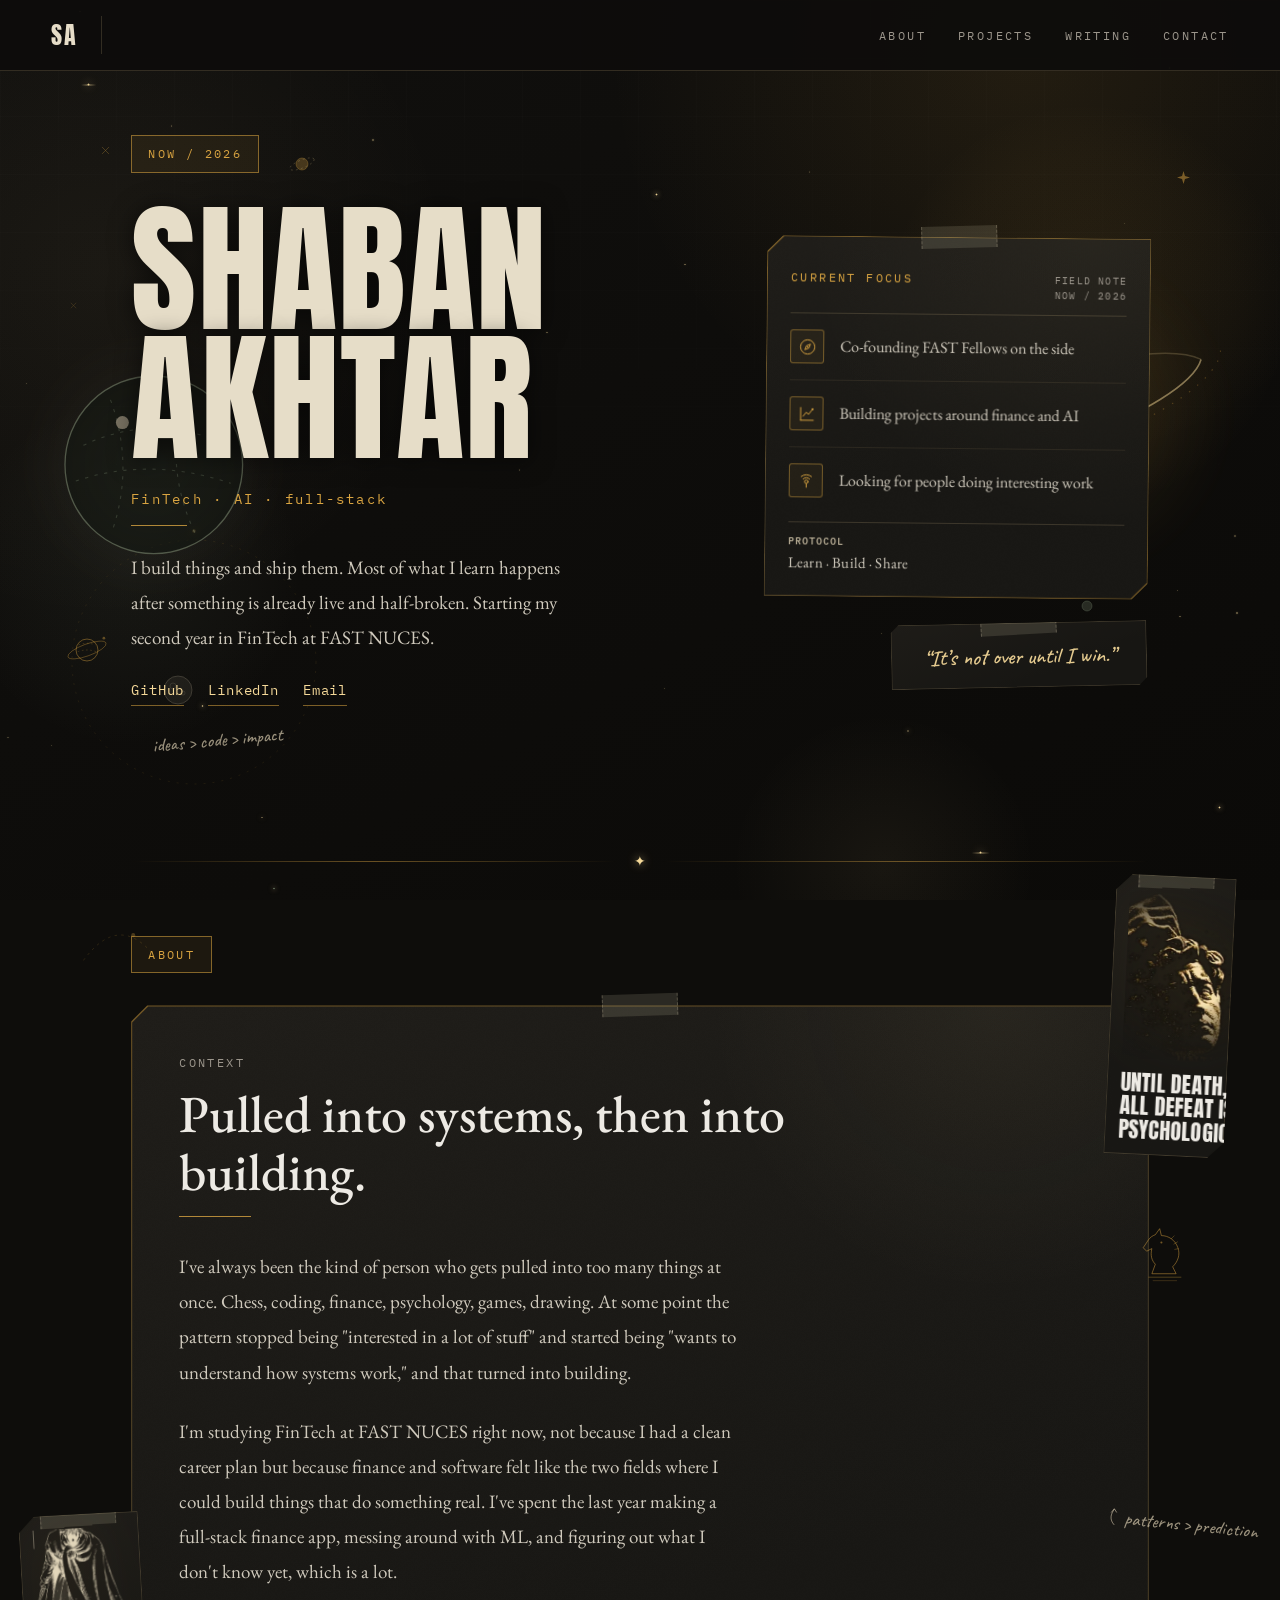
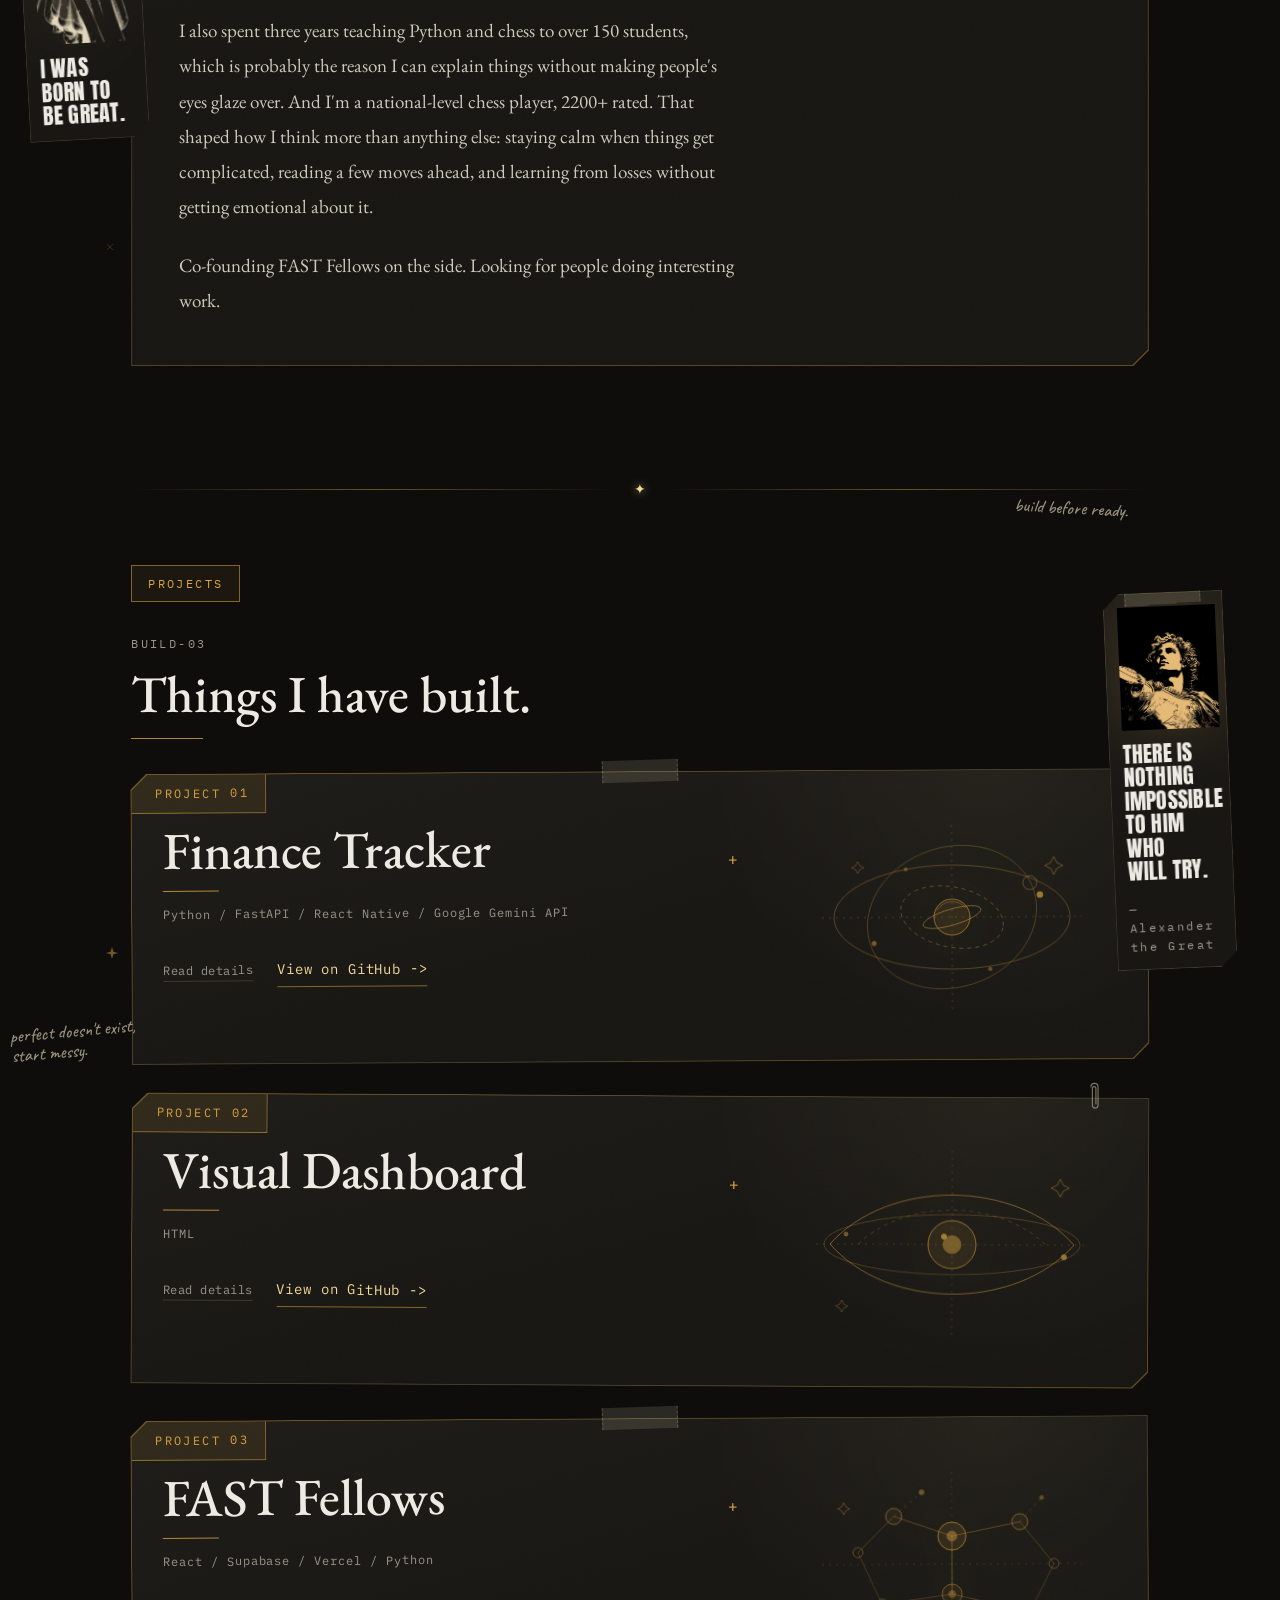
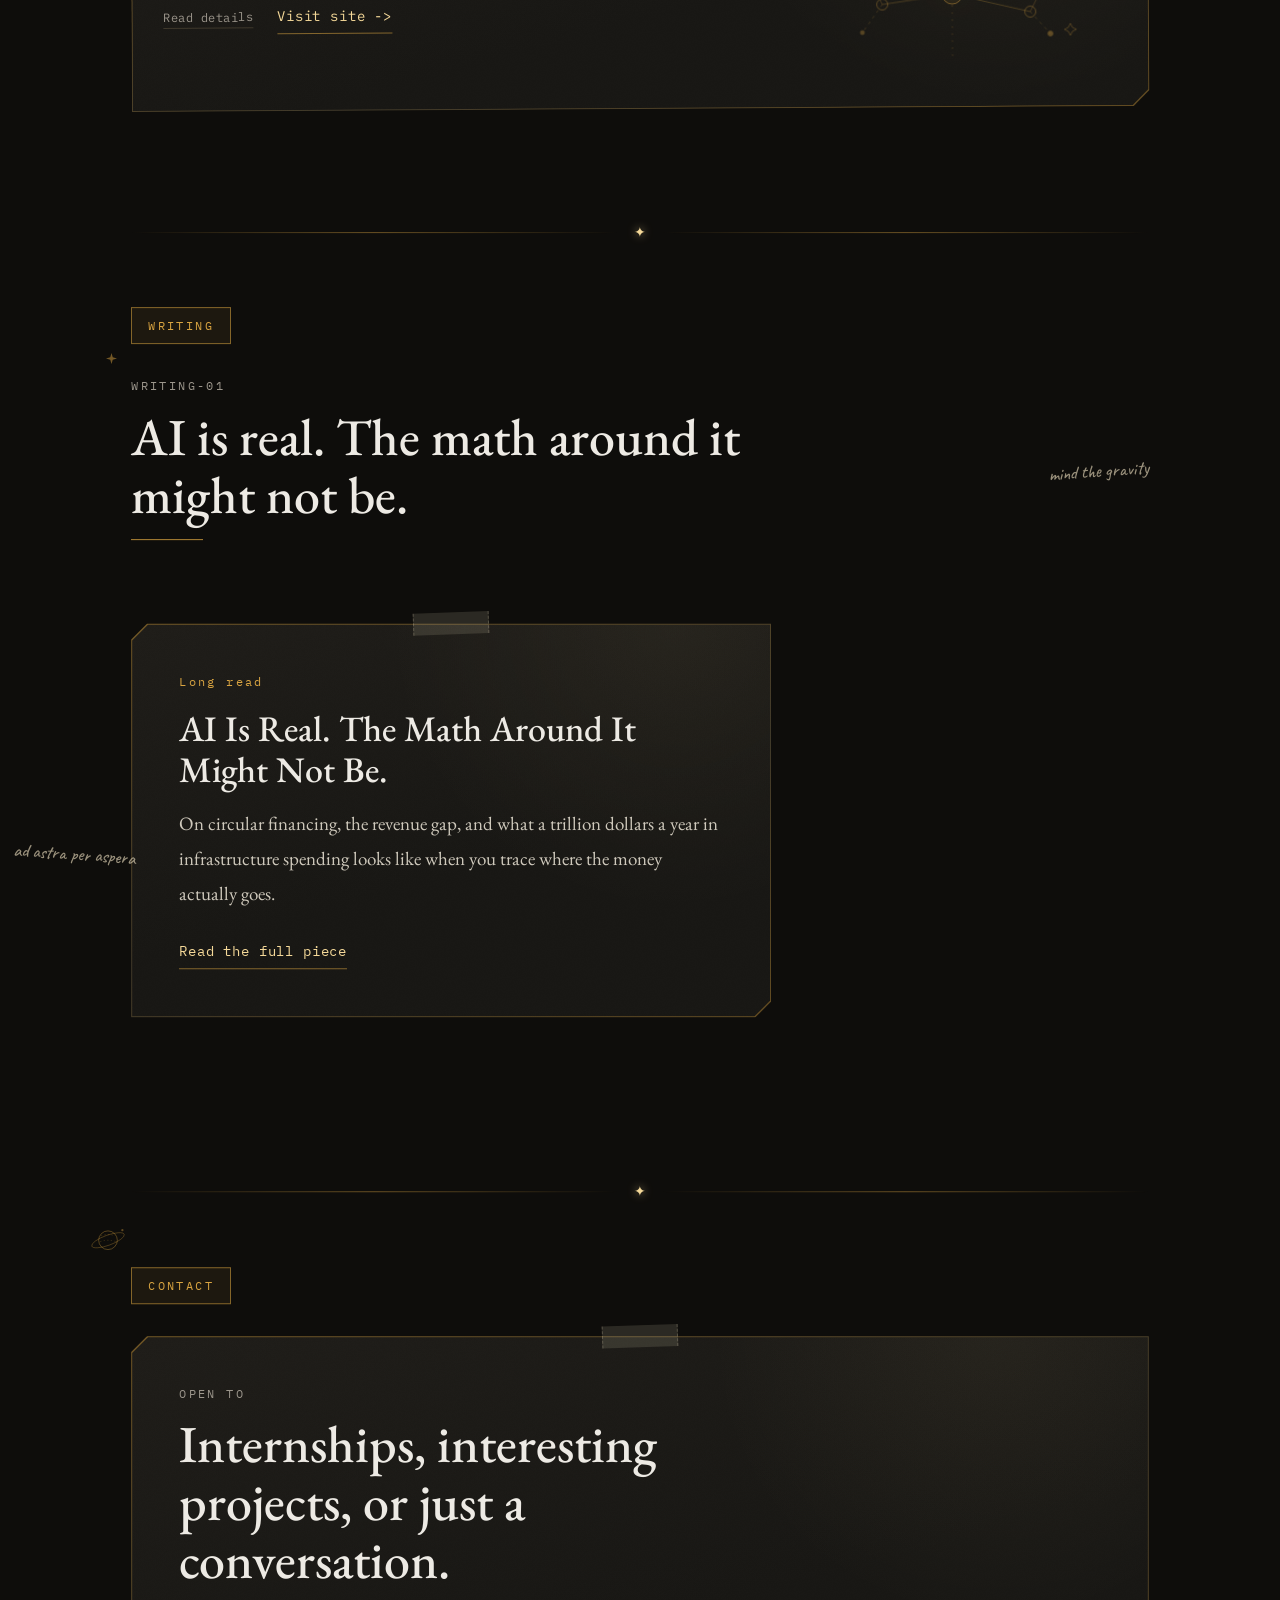
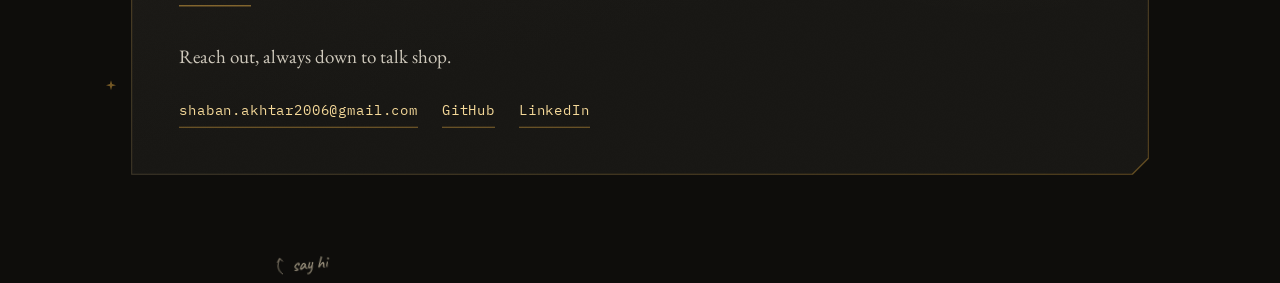
==== commit d8849487: "deploy: remove dark mass circles, boost ring prominence" ====
--- a/index.html
+++ b/index.html
@@ -47,8 +47,8 @@
       async
       src="https://gc.zgo.at/count.js"
     ></script>
-    <script type="module" crossorigin src="./assets/index-45MimZEY.js"></script>
-    <link rel="stylesheet" crossorigin href="./assets/index-CN38GluI.css">
+    <script type="module" crossorigin src="./assets/index-BThB-SiW.js"></script>
+    <link rel="stylesheet" crossorigin href="./assets/index-CmmsnPc9.css">
   </head>
   <body>
     <div id="root"></div>
--- a/assets/index-CmmsnPc9.css
+++ b/assets/index-CmmsnPc9.css
@@ -0,0 +1 @@
+@font-face{font-family:Anton;font-style:normal;font-display:swap;font-weight:400;src:url(./anton-latin-400-normal-Byf51wtH.woff2) format("woff2"),url(./anton-latin-400-normal-AUNGEG_V.woff) format("woff")}@font-face{font-family:EB Garamond;font-style:normal;font-display:swap;font-weight:400;src:url(./eb-garamond-latin-400-normal-DSJrtJSV.woff2) format("woff2"),url(./eb-garamond-latin-400-normal-zgGxM6DR.woff) format("woff")}@font-face{font-family:EB Garamond;font-style:italic;font-display:swap;font-weight:400;src:url(./eb-garamond-latin-400-italic-KGnr19QW.woff2) format("woff2"),url(./eb-garamond-latin-400-italic-DxAerz_z.woff) format("woff")}@font-face{font-family:EB Garamond;font-style:normal;font-display:swap;font-weight:500;src:url(./eb-garamond-latin-500-normal-LNvnJ-zC.woff2) format("woff2"),url(./eb-garamond-latin-500-normal-DX0gtuIC.woff) format("woff")}@font-face{font-family:EB Garamond;font-style:normal;font-display:swap;font-weight:600;src:url(./eb-garamond-latin-600-normal-CdfBH7_K.woff2) format("woff2"),url(./eb-garamond-latin-600-normal-DVm8LGcc.woff) format("woff")}@font-face{font-family:IBM Plex Mono;font-style:normal;font-display:swap;font-weight:400;src:url(./ibm-plex-mono-latin-400-normal-DMJ8VG8y.woff2) format("woff2"),url(./ibm-plex-mono-latin-400-normal-CvHOgSBP.woff) format("woff")}@font-face{font-family:IBM Plex Mono;font-style:normal;font-display:swap;font-weight:500;src:url(./ibm-plex-mono-latin-500-normal-DSY6xOcd.woff2) format("woff2"),url(./ibm-plex-mono-latin-500-normal-CB9ihrfo.woff) format("woff")}@font-face{font-family:IBM Plex Mono;font-style:normal;font-display:swap;font-weight:600;src:url(./ibm-plex-mono-latin-600-normal-BgSNZQsw.woff2) format("woff2"),url(./ibm-plex-mono-latin-600-normal-DWFSQ4vo.woff) format("woff")}@font-face{font-family:Caveat;font-style:normal;font-display:swap;font-weight:500;src:url(./caveat-latin-500-normal-B9SDL8cy.woff2) format("woff2"),url(./caveat-latin-500-normal-Do9veZfZ.woff) format("woff")}:root{color-scheme:dark;--color-bg: #0e0d0b;--color-bg-soft: #131210;--color-surface: #171613;--color-surface-lift: #1e1c18;--color-text: #edeae4;--color-body: #cfc9bc;--color-muted: #9c968c;--color-accent: #d9a441;--color-spark: #f5d999;--color-sage: #93a487;--color-sage-dim: #6c7a61;--color-kraft: #c9bda3;--accent-rgb: 217, 164, 65;--spark-rgb: 245, 217, 153;--sage-rgb: 147, 164, 135;--kraft-rgb: 201, 189, 163;--line: rgba(var(--spark-rgb), .16);--line-strong: rgba(var(--accent-rgb), .55);--line-bold: rgba(var(--accent-rgb), .8);--shadow: rgba(0, 0, 0, .55);--font-display: "Anton", "Arial Narrow", sans-serif;--font-serif: "EB Garamond", Georgia, "Times New Roman", serif;--font-sans: ui-sans-serif, system-ui, -apple-system, BlinkMacSystemFont, "Segoe UI", sans-serif;--font-mono: "IBM Plex Mono", ui-monospace, SFMono-Regular, Menlo, Consolas, monospace;--font-hand: "Caveat", "Segoe Script", "Comic Sans MS", cursive;--text-xs: .75rem;--text-sm: .875rem;--text-base: 1rem;--text-lg: 1.1875rem;--text-xl: 1.5rem;--text-2xl: clamp(1.75rem, 3vw, 2.25rem);--text-3xl: clamp(2.25rem, 4.5vw, 3.25rem);--text-display: clamp(4rem, 11vw, 9rem);--leading-tight: 1.12;--leading-normal: 1.6;--leading-loose: 1.85;--tracking-wide: .2em;--max-width: 1120px;--gutter: clamp(20px, 4vw, 56px);--rail-width: 150px;--space-1: .25rem;--space-2: .5rem;--space-3: .75rem;--space-4: 1rem;--space-5: 1.25rem;--space-6: 1.5rem;--space-8: 2rem;--space-12: 3rem;--space-16: 4rem;--space-24: 6rem;--space-32: 8rem;--radius-sm: 3px;--radius-md: 8px;--notch: 16px;--ease-out: cubic-bezier(.22, 1, .36, 1);--ease-in-out: cubic-bezier(.65, 0, .35, 1);--duration-fast: .18s;--duration-base: .32s;--duration-slow: .64s;--spring-stiffness: 180;--spring-damping: 22;--z-ambient: -2;--z-grid: -1;--z-base: 0;--z-signal: 1;--z-header: 50;--z-warp: 90}*,*:before,*:after{box-sizing:border-box}html{position:relative;scroll-behavior:smooth}@media(prefers-reduced-motion:reduce){html{scroll-behavior:auto}}body{min-height:100vh;margin:0;color:var(--color-text);font-family:var(--font-serif);font-size:var(--text-base);line-height:var(--leading-normal);overflow-x:hidden;background-color:#0e0d0b}body:before{position:fixed;top:0;right:0;bottom:0;left:0;z-index:var(--z-grid);pointer-events:none;content:"";background-image:linear-gradient(rgba(255,255,255,.016) 1px,transparent 1px),linear-gradient(90deg,rgba(255,255,255,.012) 1px,transparent 1px);background-size:58px 58px;-webkit-mask-image:linear-gradient(to bottom,black,transparent 82%);mask-image:linear-gradient(to bottom,black,transparent 82%)}a{color:inherit;text-decoration:none}a:focus-visible,button:focus-visible{outline:2px solid var(--color-spark);outline-offset:5px;border-radius:var(--radius-sm)}img{max-width:100%;height:auto;display:block}h1,h2,h3,p{margin:0}.container{width:100%;max-width:var(--max-width);margin-inline:auto;padding-inline:var(--gutter)}.page-transition{min-height:100vh;will-change:opacity}@media(prefers-reduced-motion:reduce){.page-transition{animation:none;transform:none!important}}.plate{position:relative;background:linear-gradient(160deg,rgba(var(--accent-rgb),.5),rgba(var(--spark-rgb),.22) 55%,rgba(var(--accent-rgb),.42));clip-path:polygon(var(--notch) 0,100% 0,100% calc(100% - var(--notch)),calc(100% - var(--notch)) 100%,0 100%,0 var(--notch))}.plate:before{content:"";position:absolute;top:1px;right:1px;bottom:1px;left:1px;background:radial-gradient(circle at 85% 0%,rgba(var(--spark-rgb),.05),transparent 18rem),linear-gradient(165deg,var(--color-surface-lift),var(--color-surface) 60%);clip-path:polygon(var(--notch) 0,100% 0,100% calc(100% - var(--notch)),calc(100% - var(--notch)) 100%,0 100%,0 var(--notch))}.plate:after{content:"";position:absolute;top:1px;right:1px;bottom:1px;left:1px;pointer-events:none;opacity:.35;background-image:url("data:image/svg+xml,%3Csvg xmlns='http://www.w3.org/2000/svg' width='140' height='140'%3E%3Cfilter id='n'%3E%3CfeTurbulence type='fractalNoise' baseFrequency='0.9' numOctaves='2'/%3E%3CfeColorMatrix values='0 0 0 0 1 0 0 0 0 1 0 0 0 0 1 0 0 0 0.035 0'/%3E%3C/filter%3E%3Crect width='140' height='140' filter='url(%23n)'/%3E%3C/svg%3E");clip-path:polygon(var(--notch) 0,100% 0,100% calc(100% - var(--notch)),calc(100% - var(--notch)) 100%,0 100%,0 var(--notch))}.plate>*{position:relative;z-index:1}.tape{position:absolute;top:-11px;left:50%;z-index:2;width:76px;height:22px;transform:translate(-50%) rotate(-2deg);background:rgba(var(--kraft-rgb),.16);border-left:1px dashed rgba(var(--kraft-rgb),.28);border-right:1px dashed rgba(var(--kraft-rgb),.28);pointer-events:none}.visually-hidden{position:absolute;width:1px;height:1px;padding:0;margin:-1px;overflow:hidden;clip:rect(0,0,0,0);white-space:nowrap;border:0}._header_oqpf6_1{position:sticky;top:0;z-index:var(--z-header);display:flex;align-items:center;justify-content:space-between;gap:var(--space-6);padding:var(--space-4) var(--gutter);background:#0e0d0beb;border-bottom:1px solid var(--line)}._wordmark_oqpf6_35{font-family:var(--font-display);font-size:var(--text-xl);letter-spacing:.06em;color:#e6ddc8;border-right:1px solid var(--line);padding-right:var(--space-6)}._nav_oqpf6_53{display:flex;gap:var(--space-8);font-family:var(--font-mono);font-size:var(--text-xs);letter-spacing:var(--tracking-wide);text-transform:uppercase;color:var(--color-muted)}._nav_oqpf6_53 a{transition:color var(--duration-fast) var(--ease-out)}._nav_oqpf6_53 a:hover{color:var(--color-accent)}@media(max-width:560px){._nav_oqpf6_53{gap:var(--space-4);letter-spacing:.1em}}._rail_qxkto_1{display:none}@media(min-width:1340px){._rail_qxkto_1{display:block;position:fixed;top:72px;bottom:24px;left:12px;width:var(--rail-width);z-index:var(--z-signal)}}._line_qxkto_37{position:absolute;top:0;right:0;bottom:0;left:0;height:100%;overflow:visible}._path_qxkto_55{fill:none;stroke:rgba(var(--accent-rgb),.82);stroke-width:1.35;stroke-linecap:round}._pathGlow_qxkto_69{fill:none;stroke:rgba(var(--accent-rgb),.16);stroke-width:5.5;stroke-linecap:round}._pathGhost_qxkto_83{fill:none;stroke:rgba(var(--spark-rgb),.2);stroke-width:1;stroke-dasharray:3 6}._bendDot_qxkto_99{fill:rgba(var(--spark-rgb),.55);animation:_glyphTwinkle_qxkto_1 4.2s ease-in-out infinite alternate}._bendDot_qxkto_99:nth-of-type(3n){animation-delay:-1.4s}._bendDot_qxkto_99:nth-of-type(3n+1){animation-delay:-2.8s}._tailSpark_qxkto_125{fill:var(--color-spark);pointer-events:none}._glyph_qxkto_135{fill:rgba(var(--spark-rgb),.45);animation:_glyphTwinkle_qxkto_1 5.5s ease-in-out infinite alternate}._glyph_qxkto_135:nth-of-type(odd){animation-delay:-2.6s}._node_qxkto_153{fill:rgba(var(--spark-rgb),.55)}._cometTrail_qxkto_161,._comet_qxkto_161{pointer-events:none}._comet_qxkto_161{fill:var(--color-spark)}@keyframes _glyphTwinkle_qxkto_1{0%{opacity:.3}to{opacity:.85}}._labels_qxkto_197{position:absolute;top:0;right:0;bottom:0;left:0;margin:0;padding:0;list-style:none}._labelItem_qxkto_213{position:absolute;left:68px;transform:translateY(-50%)}._label_qxkto_197,._labelActive_qxkto_227{display:grid;gap:2px;font-family:var(--font-mono);font-size:.6875rem;letter-spacing:.14em;color:var(--color-muted);transition:color var(--duration-fast) var(--ease-out)}._label_qxkto_197:hover{color:var(--color-text)}._labelActive_qxkto_227{color:var(--color-spark)}._num_qxkto_263{font-size:.625rem;opacity:.7}@media(prefers-reduced-motion:reduce){._glyph_qxkto_135,._bendDot_qxkto_99{animation:none}}._hero_4lcr9_1{position:relative;display:grid;gap:var(--space-8);padding-block:var(--space-16) var(--space-24)}._hero_4lcr9_1[data-active=true] ._panel_4lcr9_15{filter:drop-shadow(0 0 24px rgba(var(--accent-rgb),.2))}._marker_4lcr9_23{justify-self:start;font-family:var(--font-mono);font-size:var(--text-xs);letter-spacing:var(--tracking-wide);color:var(--color-accent);border:1px solid var(--line-strong);background:rgba(var(--accent-rgb),.08);padding:var(--space-2) var(--space-4)}._copy_4lcr9_45{display:grid;gap:var(--space-6);max-width:56ch}._title_4lcr9_57{font-family:var(--font-display);font-size:var(--text-display);font-weight:400;line-height:.92;text-transform:uppercase;letter-spacing:.01em;color:#e6ddc8;text-shadow:0 2px 24px rgba(0,0,0,.6)}._titleLine_4lcr9_79{display:block}._status_4lcr9_87{font-family:var(--font-mono);font-size:var(--text-sm);letter-spacing:.16em;color:var(--color-accent);padding-bottom:var(--space-4);position:relative}._status_4lcr9_87:after{content:"";position:absolute;left:0;bottom:0;width:56px;height:1px;background:var(--line-bold)}._lede_4lcr9_125{font-size:var(--text-lg);line-height:var(--leading-loose);color:var(--color-body)}._actions_4lcr9_137{display:flex;flex-wrap:wrap;gap:var(--space-6);font-family:var(--font-mono);font-size:var(--text-sm);letter-spacing:.06em}._actions_4lcr9_137 a{color:var(--color-spark);padding-bottom:3px;border-bottom:1px solid var(--line-strong);transition:color var(--duration-fast) var(--ease-out),border-color var(--duration-fast) var(--ease-out)}._actions_4lcr9_137 a:hover{color:var(--color-accent);border-color:var(--color-accent)}._panelWrap_4lcr9_183{position:relative;max-width:26rem}._panel_4lcr9_15{padding:var(--space-8) var(--space-6) var(--space-6)}._panelHead_4lcr9_201{display:flex;align-items:baseline;justify-content:space-between;gap:var(--space-4);margin-bottom:var(--space-4);padding-bottom:var(--space-3);border-bottom:1px solid var(--line)}._monoLabel_4lcr9_221{font-family:var(--font-mono);font-size:var(--text-xs);letter-spacing:var(--tracking-wide);color:var(--color-accent)}._panelMeta_4lcr9_235{font-family:var(--font-mono);font-size:.625rem;letter-spacing:.12em;color:var(--color-muted);text-align:right;line-height:1.5}._focusList_4lcr9_253{display:grid;gap:var(--space-4);margin:0;padding:0;list-style:none}._focusRow_4lcr9_269{display:grid;grid-template-columns:34px minmax(0,1fr);align-items:center;column-gap:var(--space-4);padding-bottom:var(--space-4);border-bottom:1px solid rgba(var(--spark-rgb),.08)}._focusRow_4lcr9_269:last-child{border-bottom:0;padding-bottom:0}._focusIcon_4lcr9_297{display:grid;place-items:center;width:34px;height:34px;color:var(--color-accent);border:1px solid rgba(var(--accent-rgb),.45);border-radius:var(--radius-sm);background:rgba(var(--accent-rgb),.06)}._focusIcon_4lcr9_297 svg{width:19px;height:19px}._focusText_4lcr9_329{font-size:var(--text-base);line-height:var(--leading-normal);color:var(--color-body)}._panelFoot_4lcr9_345{display:flex;justify-content:space-between;gap:var(--space-4);margin-top:var(--space-6);padding-top:var(--space-3);border-top:1px solid var(--line);font-family:var(--font-serif);font-size:.9375rem;line-height:1.35;letter-spacing:.01em;color:var(--color-body)}._panelFoot_4lcr9_345 b{display:block;font-family:var(--font-mono);font-weight:500;font-size:.625rem;letter-spacing:.1em;color:var(--color-kraft);margin-bottom:4px}._mindsetNote_4lcr9_399{position:relative;max-width:16rem;margin-top:var(--space-6);margin-left:auto;padding:var(--space-5) var(--space-6) var(--space-4);rotate:-1.8deg;background:linear-gradient(160deg,var(--color-surface-lift),var(--color-surface) 70%);border:1px solid var(--line);box-shadow:0 18px 44px -28px var(--shadow);clip-path:polygon(8px 0,100% 0,100% calc(100% - 8px),calc(100% - 8px) 100%,0 100%,0 8px)}._mindsetNote_4lcr9_399 p{margin:0;font-family:var(--font-hand);font-size:1.4rem;line-height:1.2;text-align:center;color:rgba(var(--spark-rgb),.92)}@media(min-width:900px){._hero_4lcr9_1{grid-template-columns:minmax(0,1fr) minmax(0,24rem);grid-template-areas:"marker marker" "copy   panel";align-items:start;column-gap:var(--space-12)}._marker_4lcr9_23{grid-area:marker}._copy_4lcr9_45{grid-area:copy}._panelWrap_4lcr9_183{grid-area:panel;margin-top:var(--space-8);transform:rotate(.6deg)}}._doodle_15597_3,._note_15597_5{display:none}@media(min-width:1220px){._doodle_15597_3{display:block;position:absolute;color:rgba(var(--accent-rgb),.5);pointer-events:none;z-index:2}._note_15597_5{display:inline-flex;align-items:flex-start;gap:4px;position:absolute;font-family:var(--font-hand);font-size:1.15rem;line-height:1.1;color:rgba(var(--kraft-rgb),.75);pointer-events:none;white-space:nowrap;z-index:2}}._float_15597_61{animation:_doodleFloat_15597_1 16s ease-in-out infinite alternate}._twinkle_15597_69{animation:_doodleTwinkle_15597_1 4.5s ease-in-out infinite alternate}._noteArrow_15597_77{width:14px;height:19px;stroke:currentColor;stroke-width:1.3;stroke-linecap:round;fill:none}._noteArrowRight_15597_95{width:26px;height:12px;stroke:currentColor;stroke-width:1.3;stroke-linecap:round;fill:none;margin-top:6px}@keyframes _doodleFloat_15597_1{0%{transform:translateY(-5px) rotate(var(--doodle-rotate, 0deg))}to{transform:translateY(5px) rotate(var(--doodle-rotate, 0deg))}}@keyframes _doodleTwinkle_15597_1{0%{opacity:.35}to{opacity:.9}}@media(prefers-reduced-motion:reduce){._float_15597_61,._twinkle_15597_69{animation:none}}._section_1mf75_1{position:relative;display:grid;gap:var(--space-8);padding-block:var(--space-4) var(--space-16)}._section_1mf75_1[data-active=true] .plate,._section_1mf75_1[data-active=true] ._plateWrap_1mf75_9{filter:drop-shadow(0 0 22px rgba(var(--accent-rgb),.18))}._section_1mf75_1[data-active=true] ._marker_1mf75_13{color:var(--color-spark);background:rgba(var(--accent-rgb),.16);box-shadow:0 0 20px rgba(var(--accent-rgb),.12)}._divider_1mf75_20{display:flex;align-items:center;gap:var(--space-4);padding-block:var(--space-8)}._divider_1mf75_20:before,._divider_1mf75_20:after{content:"";flex:1;height:1px;background:linear-gradient(to right,transparent,rgba(var(--accent-rgb),.45),transparent)}._dividerStar_1mf75_40{color:var(--color-spark);font-size:var(--text-sm);text-shadow:0 0 10px rgba(var(--spark-rgb),.7)}._marker_1mf75_13{justify-self:start;font-family:var(--font-mono);font-size:var(--text-xs);letter-spacing:var(--tracking-wide);color:var(--color-accent);border:1px solid var(--line-strong);background:rgba(var(--accent-rgb),.08);padding:var(--space-2) var(--space-4)}._heading_1mf75_58{display:grid;gap:var(--space-3)}._monoLabel_1mf75_63{font-family:var(--font-mono);font-size:var(--text-xs);letter-spacing:var(--tracking-wide);color:var(--color-muted)}._title_1mf75_71{font-family:var(--font-serif);font-size:var(--text-3xl);font-weight:500;line-height:var(--leading-tight);color:var(--color-text);max-width:24ch;padding-bottom:var(--space-4);position:relative}._title_1mf75_71:after{content:"";position:absolute;left:0;bottom:0;width:72px;height:1px;background:var(--line-bold)}._body_1mf75_92{display:grid;gap:var(--space-6);font-size:var(--text-lg);line-height:var(--leading-loose);color:var(--color-body)}._plateInner_1mf75_101 ._body_1mf75_92{max-width:62ch}._plateWrap_1mf75_9{position:relative}._plateInner_1mf75_101{display:grid;gap:var(--space-8);padding:clamp(var(--space-8),5vw,var(--space-12))}._scrap_15ths_11{position:absolute;top:var(--scrap-top, 0px);margin:0;z-index:2;width:clamp(120px,calc((100vw - var(--max-width)) / 2 + 40px),200px);padding:clamp(9px,1vw,14px);display:grid;grid-template-columns:1fr;align-items:center;gap:var(--space-3);rotate:var(--rotate);transform-origin:center;background:linear-gradient(165deg,var(--color-surface-lift),var(--color-surface) 62%);border:1px solid var(--line);box-shadow:0 24px 60px -32px var(--shadow);clip-path:polygon(var(--notch) 0,100% 0,100% calc(100% - var(--notch)),calc(100% - var(--notch)) 100%,0 100%,0 var(--notch))}._scrap_15ths_11:after{content:"";position:absolute;top:0;right:0;bottom:0;left:0;pointer-events:none;opacity:.3;clip-path:inherit;background-image:url("data:image/svg+xml,%3Csvg xmlns='http://www.w3.org/2000/svg' width='140' height='140'%3E%3Cfilter id='n'%3E%3CfeTurbulence type='fractalNoise' baseFrequency='0.9' numOctaves='2'/%3E%3CfeColorMatrix values='0 0 0 0 1 0 0 0 0 1 0 0 0 0 1 0 0 0 0.03 0'/%3E%3C/filter%3E%3Crect width='140' height='140' filter='url(%23n)'/%3E%3C/svg%3E")}._scrap_15ths_11[data-side=right]{right:calc((var(--max-width) - 100vw) / 2 - var(--gutter) + 50px)}._scrap_15ths_11[data-side=left]{left:calc((var(--max-width) - 100vw) / 2 - var(--gutter) + 24px)}._scrap_15ths_11[data-side=left] ._art_15ths_123{order:0}._art_15ths_123{position:relative;z-index:1;aspect-ratio:4 / 5;overflow:hidden;filter:drop-shadow(0 0 26px rgba(var(--accent-rgb),.16))}._art_15ths_123 img{width:100%;height:100%;object-fit:cover;object-position:center;will-change:transform}._caption_15ths_167{position:relative;z-index:1;display:grid;gap:var(--space-4)}._quote_15ths_181{margin:0;font-family:var(--font-display);font-weight:400;font-size:clamp(1.05rem,1.7vw,1.8rem);line-height:1.08;letter-spacing:.01em;text-transform:uppercase;color:var(--color-text);text-wrap:balance}._cite_15ths_205{font-family:var(--font-mono);font-style:normal;font-size:var(--text-xs);letter-spacing:var(--tracking-wide);color:var(--color-muted)}._cite_15ths_205:before{content:"— "}._scrap_15ths_11[data-image-only=true]{display:block;padding:10px;width:clamp(168px,calc((100vw - var(--max-width)) / 2 + var(--gutter) + 64px),236px)}._scrap_15ths_11[data-image-only=true][data-size=large]{width:clamp(224px,calc((100vw - var(--max-width)) / 2 + var(--gutter) + 136px),324px)}._scrap_15ths_11[data-side=right][data-size=large]{right:calc((var(--max-width) - 100vw) / 2 - var(--gutter) + 90px)}@media(min-width:1340px){._scrap_15ths_11[data-side=left],._scrap_15ths_11[data-side=left][data-image-only=true]{left:calc((var(--max-width) - 100vw) / 2 - var(--gutter) + 150px)}}@media(max-width:1279px){._scrap_15ths_11[data-image-only=true]{display:none!important}}._scrap_15ths_11[data-image-only=true] ._art_15ths_123{aspect-ratio:auto;overflow:visible}._scrap_15ths_11[data-image-only=true] ._art_15ths_123 img{height:auto;object-fit:contain}@media(max-width:1219px){._scrap_15ths_11,._scrap_15ths_11[data-image-only=true]{display:none!important}}@media(prefers-reduced-motion:reduce){._art_15ths_123 img{will-change:auto}}._orbit_1i6ot_1{width:100%;max-width:300px;height:auto;color:var(--color-accent);opacity:.8}._list_1yrha_1{display:grid;gap:var(--space-8);margin:0;padding:0;list-style:none}._plateWrap_1yrha_9{position:relative}._card_1yrha_13{display:grid;gap:var(--space-6);padding:var(--space-12) var(--space-8) var(--space-8)}._tab_1yrha_20{position:absolute;top:1px;left:1px;z-index:1;font-family:var(--font-mono);font-size:var(--text-xs);letter-spacing:var(--tracking-wide);color:var(--color-accent);background:rgba(var(--accent-rgb),.1);border-right:1px solid var(--line-strong);border-bottom:1px solid var(--line-strong);padding:var(--space-2) var(--space-4);clip-path:polygon(var(--notch) 0,100% 0,100% 100%,0 100%,0 var(--notch));padding-left:calc(var(--space-4) + var(--notch) / 2)}._detail_1yrha_38{display:grid;gap:var(--space-3);align-content:start}._title_1yrha_44{font-family:var(--font-serif);font-size:var(--text-3xl);font-weight:500;line-height:var(--leading-tight);color:var(--color-text);padding-bottom:var(--space-3);position:relative}._titleButton_1yrha_54{display:flex;width:100%;align-items:baseline;justify-content:space-between;gap:var(--space-4);border:0;padding:0;color:inherit;background:transparent;font:inherit;text-align:left;cursor:pointer}._toggleMark_1yrha_69{flex:0 0 auto;color:var(--color-accent);font-family:var(--font-mono);font-size:var(--text-base);font-weight:400}._title_1yrha_44:after{content:"";position:absolute;left:0;bottom:0;width:56px;height:1px;background:var(--line-bold)}._tech_1yrha_87{font-family:var(--font-mono);font-size:var(--text-xs);letter-spacing:.08em;color:var(--color-muted)}._description_1yrha_94{font-size:var(--text-lg);line-height:var(--leading-loose);color:var(--color-body);max-width:52ch}._descriptionWrap_1yrha_101{overflow:hidden}._actions_1yrha_105{display:flex;flex-wrap:wrap;align-items:baseline;gap:var(--space-4) var(--space-6);margin-top:var(--space-2)}._expandButton_1yrha_113{border:0;border-bottom:1px solid var(--line);padding:0 0 3px;color:var(--color-muted);background:transparent;font-family:var(--font-mono);font-size:var(--text-xs);letter-spacing:.04em;cursor:pointer;transition:color var(--duration-fast) var(--ease-out),border-color var(--duration-fast) var(--ease-out)}._expandButton_1yrha_113:hover,._expandButton_1yrha_113[aria-expanded=true]{color:var(--color-spark);border-color:var(--line-strong)}._link_1yrha_132{justify-self:start;margin-top:var(--space-3);font-family:var(--font-mono);font-size:var(--text-sm);letter-spacing:.06em;color:var(--color-spark);padding-bottom:3px;border-bottom:1px solid var(--line-strong);transition:color var(--duration-fast) var(--ease-out),border-color var(--duration-fast) var(--ease-out)}._link_1yrha_132:hover{color:var(--color-accent);border-color:var(--color-accent)}._art_1yrha_151{display:none;align-self:center;justify-self:center}._clip_1yrha_158{z-index:2;color:rgba(var(--kraft-rgb),.6)}@media(min-width:780px){._card_1yrha_13{grid-template-columns:minmax(0,1fr) minmax(0,330px);column-gap:var(--space-12)}._art_1yrha_151{display:block;filter:drop-shadow(0 0 18px rgba(var(--accent-rgb),.12))}}._root_1e650_1{position:relative;width:min(32vw,27rem);min-width:19rem;aspect-ratio:1;pointer-events:none;isolation:isolate;contain:layout}._halo_1e650_31{display:none}._disc_1e650_45{position:absolute;top:0;right:0;bottom:0;left:0}._disc_1e650_45 svg{display:block;width:100%;height:100%;overflow:visible}._outerOrbit_1e650_69,._faintOrbit_1e650_71,._eventHorizon_1e650_73,._accretion_1e650_75,._lensingArc_1e650_77,._lensingArcBack_1e650_79{fill:none;vector-effect:non-scaling-stroke}._outerOrbit_1e650_69{stroke:rgba(var(--accent-rgb),.26);stroke-width:1.2;stroke-dasharray:3 10;transform-box:fill-box;transform-origin:center;animation:_black-hole-ring-primary_1e650_1 132s linear infinite}._faintOrbit_1e650_71{stroke:rgba(var(--sage-rgb),.22);stroke-width:1.2;transform-box:fill-box;transform-origin:center;animation:_black-hole-ring-secondary_1e650_1 104s linear infinite}._accretion_1e650_75{stroke:url(#accretion-light);stroke-width:3.2;stroke-linecap:round;stroke-dasharray:620 180;filter:drop-shadow(0 0 8px rgba(var(--accent-rgb),.55));transform-box:fill-box;transform-origin:center;animation:_black-hole-ring-primary_1e650_1 48s linear infinite}._accretionSecondary_1e650_161{stroke:url(#accretion-light-secondary);stroke-width:1.8;stroke-linecap:round;stroke-dasharray:520 210;opacity:.78;filter:drop-shadow(0 0 5px rgba(var(--accent-rgb),.4));transform-box:fill-box;transform-origin:center;animation:_black-hole-ring-secondary_1e650_1 72s linear infinite}._lensingArc_1e650_77,._lensingArcBack_1e650_79{stroke:rgba(var(--spark-rgb),.42);stroke-width:1.8;stroke-linecap:round;animation:_lensingShimmer_1e650_1 7s ease-in-out infinite}._lensingArcBack_1e650_79{stroke:rgba(var(--sage-rgb),.32)}._eventHorizon_1e650_73{stroke:rgba(var(--spark-rgb),.28);stroke-width:1.4;filter:drop-shadow(0 0 12px rgba(var(--accent-rgb),.45))}._particle_1e650_221{position:absolute;left:var(--particle-x);top:var(--particle-y);width:3px;height:3px;border-radius:50%;background:var(--color-spark);opacity:.58;box-shadow:0 0 8px rgba(var(--spark-rgb),.7);animation:_particle-fall_1e650_1 var(--particle-duration) linear infinite;animation-delay:var(--particle-delay)}._outerOrbit_1e650_69,._faintOrbit_1e650_71,._accretion_1e650_75,._accretionSecondary_1e650_161,._lensingArc_1e650_77,._lensingArcBack_1e650_79,._particle_1e650_221{animation-play-state:paused}._root_1e650_1[data-moving=true] ._outerOrbit_1e650_69,._root_1e650_1[data-moving=true] ._faintOrbit_1e650_71,._root_1e650_1[data-moving=true] ._accretion_1e650_75,._root_1e650_1[data-moving=true] ._accretionSecondary_1e650_161,._root_1e650_1[data-moving=true] ._lensingArc_1e650_77,._root_1e650_1[data-moving=true] ._lensingArcBack_1e650_79,._root_1e650_1[data-moving=true] ._particle_1e650_221{animation-play-state:running}@keyframes _black-hole-ring-primary_1e650_1{to{transform:rotate(360deg)}}@keyframes _black-hole-ring-secondary_1e650_1{to{transform:rotate(-360deg)}}@keyframes _lensingShimmer_1e650_1{0%,to{opacity:.2}50%{opacity:.42}}@keyframes _particle-fall_1e650_1{0%{transform:translate(0) scale(var(--particle-scale));opacity:.12}48%{opacity:.7}to{transform:translate(var(--particle-drift-x),var(--particle-drift-y)) scale(.12);opacity:0}}@media(max-width:899px){._root_1e650_1{width:min(76vw,21rem);min-width:0;opacity:.72}}@media(prefers-reduced-motion:reduce){._particle_1e650_221,._outerOrbit_1e650_69,._faintOrbit_1e650_71,._accretion_1e650_75,._accretionSecondary_1e650_161,._lensingArc_1e650_77,._lensingArcBack_1e650_79{animation:none}}._gravityStage_1af18_1{position:relative;display:grid;align-items:center;min-height:31rem}._plateWrap_1af18_8{position:relative;z-index:2;max-width:40rem}._blackHoleWrap_1af18_14{position:absolute;z-index:1;top:50%;right:clamp(-6rem,-3vw,-2rem);transform:translateY(-50%);opacity:.88;-webkit-mask-image:linear-gradient(to left,#000 72%,transparent 100%);mask-image:linear-gradient(to left,#000 72%,transparent 100%)}._card_1af18_24{display:grid;gap:var(--space-4);padding:clamp(var(--space-8),4vw,var(--space-12))}._meta_1af18_30{font-family:var(--font-mono);font-size:var(--text-xs);letter-spacing:var(--tracking-wide);color:var(--color-accent)}._title_1af18_37{font-family:var(--font-serif);font-size:var(--text-2xl);font-weight:500;line-height:var(--leading-tight);color:var(--color-text)}._excerpt_1af18_45{font-size:var(--text-lg);line-height:var(--leading-loose);color:var(--color-body)}._link_1af18_51{justify-self:start;margin-top:var(--space-3);font-family:var(--font-mono);font-size:var(--text-sm);letter-spacing:.06em;color:var(--color-spark);padding-bottom:3px;border-bottom:1px solid var(--line-strong);transition:color var(--duration-fast) var(--ease-out),border-color var(--duration-fast) var(--ease-out)}._link_1af18_51:hover{color:var(--color-accent);border-color:var(--color-accent)}@media(min-width:900px){._plateWrap_1af18_8{width:min(64%,40rem)}}@media(max-width:899px){._gravityStage_1af18_1{min-height:39rem;align-items:start;padding-bottom:13rem}._blackHoleWrap_1af18_14{top:auto;right:-3.5rem;bottom:-2rem;transform:none;opacity:.66;-webkit-mask-image:linear-gradient(to bottom,transparent 0%,#000 24%);mask-image:linear-gradient(to bottom,transparent 0%,#000 24%)}}@media(prefers-reduced-motion:reduce){._blackHoleWrap_1af18_14{opacity:.58}}._panel_x19e1_2{display:grid;gap:var(--space-6)}._links_x19e1_7{display:flex;flex-wrap:wrap;gap:var(--space-6);font-family:var(--font-mono);font-size:var(--text-sm);letter-spacing:.06em}._links_x19e1_7 a{color:var(--color-spark);padding-bottom:3px;border-bottom:1px solid var(--line-strong);transition:color var(--duration-fast) var(--ease-out),border-color var(--duration-fast) var(--ease-out)}._links_x19e1_7 a:hover{color:var(--color-accent);border-color:var(--color-accent)}._home_1rkl9_1{position:relative}._shell_146x8_1{width:100%;max-width:47rem;margin-inline:auto;padding:var(--space-16) var(--gutter) var(--space-24)}._readingProgress_146x8_8{position:fixed;top:0;left:0;right:0;z-index:calc(var(--z-header) + 1);height:3px;transform-origin:left center;background:linear-gradient(90deg,var(--color-accent),var(--color-spark));box-shadow:0 0 12px rgba(var(--accent-rgb),.5);pointer-events:none}._hero_146x8_21{display:grid;gap:var(--space-4);padding-bottom:var(--space-8);margin-bottom:var(--space-12);position:relative}._hero_146x8_21:after{content:"✦";position:absolute;bottom:-.7em;left:50%;transform:translate(-50%);color:var(--color-spark);font-size:var(--text-sm);text-shadow:0 0 10px rgba(var(--spark-rgb),.7)}._hero_146x8_21:before{content:"";position:absolute;bottom:0;left:0;right:0;height:1px;background:linear-gradient(to right,transparent,rgba(var(--accent-rgb),.45),transparent)}._kicker_146x8_55{justify-self:start;font-family:var(--font-mono);font-size:var(--text-xs);letter-spacing:var(--tracking-wide);color:var(--color-accent);border:1px solid var(--line-strong);background:rgba(var(--accent-rgb),.08);padding:var(--space-2) var(--space-4)}._title_146x8_66{font-family:var(--font-serif);font-size:var(--text-3xl);font-weight:500;line-height:var(--leading-tight);color:var(--color-text)}._byline_146x8_74{font-family:var(--font-mono);font-size:var(--text-sm);letter-spacing:.08em;color:var(--color-muted)}._body_146x8_81{display:grid;gap:var(--space-6);font-size:var(--text-lg);line-height:var(--leading-loose);color:var(--color-body)}._body_146x8_81 h2{margin-top:var(--space-8);font-family:var(--font-serif);font-size:var(--text-2xl);font-weight:500;line-height:var(--leading-tight);color:var(--color-text);padding-bottom:var(--space-3);position:relative}._body_146x8_81 h2:after{content:"";position:absolute;left:0;bottom:0;width:56px;height:1px;background:var(--line-bold)}._figure_146x8_110{margin:var(--space-6) 0}._figure_146x8_110 img{width:100%;border:1px solid var(--line-strong);background:var(--color-surface);padding:var(--space-2)}._sources_146x8_121{margin-top:var(--space-12);padding-top:var(--space-8);border-top:1px solid var(--line);font-size:var(--text-base)}._sources_146x8_121 h2{font-family:var(--font-serif);font-size:var(--text-xl);font-weight:500;color:var(--color-text);margin-bottom:var(--space-4)}._sources_146x8_121 ul{display:grid;gap:var(--space-3);margin:0;padding-left:var(--space-6);color:var(--color-muted)}._sources_146x8_121 a{color:var(--color-accent)}._sources_146x8_121 a:hover{text-decoration:underline;text-underline-offset:3px}._field_81wq3_9{position:fixed;top:0;right:0;bottom:0;left:0;z-index:var(--z-ambient);pointer-events:none;overflow:hidden;background:radial-gradient(circle at 80% 6%,rgba(var(--accent-rgb),.1),transparent 26rem),radial-gradient(circle at 8% 30%,rgba(var(--spark-rgb),.05),transparent 22rem),linear-gradient(150deg,#11100e,#0e0d0b 45%,#0b0a08)}._field_81wq3_9[data-paused=true] *{animation-play-state:paused!important}._layerFar_81wq3_49,._layerMid_81wq3_51,._layerNear_81wq3_53{position:absolute;top:0;right:0;bottom:0;left:0}._nebula_81wq3_67{position:absolute;border-radius:50%;animation:_breathe_81wq3_1 34s ease-in-out infinite alternate}._nebulaAmber_81wq3_79{top:4%;right:-6%;width:clamp(340px,42vw,640px);height:clamp(340px,42vw,640px);background:radial-gradient(closest-side,rgba(var(--accent-rgb),.085),rgba(var(--accent-rgb),.03) 55%,transparent 75%)}._nebulaSage_81wq3_105{top:38%;left:-8%;width:clamp(300px,36vw,560px);height:clamp(300px,36vw,560px);background:radial-gradient(closest-side,rgba(var(--sage-rgb),.07),rgba(var(--sage-rgb),.025) 55%,transparent 75%);animation-delay:-12s}._nebulaSpark_81wq3_133{top:72%;left:52%;width:clamp(280px,34vw,520px);height:clamp(280px,34vw,520px);background:radial-gradient(closest-side,rgba(var(--spark-rgb),.055),transparent 70%);animation-delay:-22s}._microStar_81wq3_165{position:absolute;border-radius:50%;background:rgba(var(--spark-rgb),.95);box-shadow:0 0 2px rgba(var(--spark-rgb),.5)}._star_81wq3_181{position:absolute;width:var(--size);height:var(--size);border-radius:50%;background:radial-gradient(circle,rgba(var(--spark-rgb),.95) 0%,rgba(var(--spark-rgb),.4) 45%,transparent 72%);box-shadow:0 0 5px rgba(var(--spark-rgb),.5);animation:_twinkle_81wq3_1 var(--tw) ease-in-out var(--delay) infinite alternate}._star_81wq3_181[data-tint=sage]{background:radial-gradient(circle,rgba(var(--sage-rgb),.9) 0%,rgba(var(--sage-rgb),.35) 45%,transparent 72%)}._star_81wq3_181[data-bright=true]{box-shadow:0 0 8px rgba(var(--spark-rgb),.65)}._star_81wq3_181[data-bright=true]:before,._star_81wq3_181[data-bright=true]:after{content:"";position:absolute;top:50%;left:50%;background:linear-gradient(to right,transparent,rgba(var(--spark-rgb),.7),transparent);transform:translate(-50%,-50%);animation:_sparkle_81wq3_1 var(--tw) ease-in-out var(--delay) infinite alternate}._star_81wq3_181[data-bright=true]:before{width:calc(var(--size) * 7);height:1px}._star_81wq3_181[data-bright=true]:after{width:1px;height:calc(var(--size) * 7)}._distantPlanet_81wq3_291{position:absolute;opacity:.75}._distantPlanet_81wq3_291 svg{width:100%;height:100%;overflow:visible}._distantA_81wq3_313{top:16%;left:22%;width:40px;height:40px;animation:_bob_81wq3_1 44s ease-in-out infinite alternate}._distantB_81wq3_329{top:66%;left:84%;width:24px;height:24px;animation:_bob_81wq3_1 52s ease-in-out -18s infinite alternate-reverse}._distantBody_81wq3_345{fill:rgba(var(--accent-rgb),.35);stroke:rgba(var(--accent-rgb),.5);stroke-width:.75}._distantBodySage_81wq3_357{fill:rgba(var(--sage-rgb),.28);stroke:rgba(var(--sage-rgb),.45);stroke-width:.75}._distantRing_81wq3_369{fill:none;stroke:rgba(var(--spark-rgb),.35);stroke-width:.75;stroke-dasharray:2 3}._orbit_81wq3_385{position:absolute;bottom:12%;left:5%;width:clamp(180px,22vw,260px);height:clamp(180px,22vw,260px);opacity:.55}._orbit_81wq3_385 svg{width:100%;height:100%;overflow:visible}._orbitRing_81wq3_415{fill:none;stroke:rgba(var(--accent-rgb),.18);stroke-width:1;stroke-dasharray:2 7}._orbitSpin_81wq3_429{position:absolute;top:0;right:0;bottom:0;left:0;animation:_spin_81wq3_1 58s linear infinite}._orbitPlanet_81wq3_441{position:absolute;top:-3px;left:50%;width:4px;height:4px;margin-left:-2px;border-radius:50%;background:radial-gradient(circle,rgba(var(--spark-rgb),.95),rgba(var(--accent-rgb),.5) 60%,transparent);box-shadow:0 0 8px rgba(var(--accent-rgb),.6)}._ringedPlanet_81wq3_477{position:absolute;top:26%;right:3%;width:clamp(260px,28vw,400px);height:clamp(260px,28vw,400px);opacity:.9;animation:_bob_81wq3_1 30s ease-in-out infinite alternate}._ringedPlanet_81wq3_477:before{content:"";position:absolute;top:12%;right:12%;bottom:12%;left:12%;border-radius:50%;background:radial-gradient(circle,rgba(var(--accent-rgb),.22),rgba(var(--accent-rgb),.08) 42%,transparent 72%);filter:blur(24px);transform:scale(1.15)}._ringedPlanet_81wq3_477 svg{width:100%;height:100%;overflow:visible}._planetBody_81wq3_539{fill:#0e0d0b99;stroke:rgba(var(--accent-rgb),.55);stroke-width:1.1}._planetLat_81wq3_551{fill:none;stroke:rgba(var(--accent-rgb),.28);stroke-width:.8;stroke-dasharray:3 4}._planetGlint_81wq3_565{fill:rgba(var(--spark-rgb),.7)}._planetRing_81wq3_573{fill:none;stroke:rgba(var(--spark-rgb),.55);stroke-width:1.1}._planetRingBack_81wq3_585{fill:none;stroke:rgba(var(--spark-rgb),.22);stroke-width:1}._planetRingOuter_81wq3_601{fill:none;stroke:rgba(var(--accent-rgb),.3);stroke-width:.8;stroke-dasharray:1 6}._sagePlanet_81wq3_621{position:absolute;top:36%;left:1%;width:clamp(200px,22vw,340px);height:clamp(200px,22vw,340px);opacity:.76;animation:_sageBob_81wq3_1 37s ease-in-out -14s infinite alternate-reverse}._sagePlanet_81wq3_621:before{content:"";position:absolute;top:14%;right:14%;bottom:14%;left:14%;border-radius:50%;background:radial-gradient(circle,rgba(var(--sage-rgb),.2),rgba(var(--kraft-rgb),.06) 46%,transparent 74%);filter:blur(22px);transform:scale(1.16)}._sagePlanet_81wq3_621 svg{position:relative;width:100%;height:100%;overflow:visible}._sagePlanetBody_81wq3_685{fill:#141813b8;stroke:rgba(var(--sage-rgb),.62);stroke-width:1.2}._sagePlanetMark_81wq3_697{fill:none;stroke:rgba(var(--sage-rgb),.32);stroke-width:1;stroke-dasharray:3 6}._sagePlanetGlint_81wq3_711{fill:rgba(var(--kraft-rgb),.72)}._moon_81wq3_721{position:absolute;top:74%;left:12%;width:48px;height:48px;opacity:.6;animation:_bob_81wq3_1 38s ease-in-out -9s infinite alternate-reverse}._moon_81wq3_721 svg{width:100%;height:100%}._moonBody_81wq3_751{fill:rgba(var(--kraft-rgb),.14);stroke:rgba(var(--kraft-rgb),.4);stroke-width:.9}._moonCrater_81wq3_763{fill:none;stroke:rgba(var(--kraft-rgb),.35);stroke-width:.7}._shootingStar_81wq3_779{position:absolute;width:130px;height:1.5px;border-radius:999px;background:linear-gradient(to left,rgba(var(--spark-rgb),.95),rgba(var(--spark-rgb),.35) 40%,transparent);box-shadow:0 0 6px 1px rgba(var(--spark-rgb),.4);opacity:0}._shootA_81wq3_815{top:12%;left:8%;transform:rotate(24deg);animation:_shoot_81wq3_779 17s linear 4s infinite}._shootB_81wq3_829{top:55%;left:55%;transform:rotate(16deg);animation:_shoot_81wq3_779 23s linear 13s infinite}@keyframes _twinkle_81wq3_1{0%{opacity:.5;scale:.82}to{opacity:1;scale:1.12}}@keyframes _sparkle_81wq3_1{0%,70%{opacity:0}to{opacity:.7}}@keyframes _spin_81wq3_1{to{transform:rotate(360deg)}}@keyframes _bob_81wq3_1{0%{transform:translateY(-9px)}to{transform:translateY(9px)}}@keyframes _sageBob_81wq3_1{0%{transform:translateY(10px)}to{transform:translateY(-12px)}}@keyframes _breathe_81wq3_1{0%{opacity:.55}to{opacity:1}}@keyframes _shoot_81wq3_779{0%{opacity:0;transform:rotate(var(--shoot-angle, 20deg)) translate(0)}2%{opacity:.9}7%{opacity:0;transform:rotate(var(--shoot-angle, 20deg)) translate(46vw)}to{opacity:0;transform:rotate(var(--shoot-angle, 20deg)) translate(46vw)}}._shootA_81wq3_815{--shoot-angle: 24deg}._shootB_81wq3_829{--shoot-angle: 16deg}@media(max-width:640px){._star_81wq3_181:nth-child(2n),._microStar_81wq3_165:nth-child(3n){display:none}._orbit_81wq3_385,._moon_81wq3_721{display:none}._ringedPlanet_81wq3_477{opacity:.62;width:190px;height:190px;top:18%;right:-8%}._sagePlanet_81wq3_621{opacity:.48;width:150px;height:150px;top:38%;left:-12%}._shootB_81wq3_829{display:none}}@media(prefers-reduced-motion:reduce){._star_81wq3_181,._orbitSpin_81wq3_429,._nebula_81wq3_67,._distantPlanet_81wq3_291,._ringedPlanet_81wq3_477,._sagePlanet_81wq3_621,._moon_81wq3_721,._shootingStar_81wq3_779,._star_81wq3_181[data-bright=true]:before,._star_81wq3_181[data-bright=true]:after{animation:none}._star_81wq3_181{opacity:.72}._star_81wq3_181[data-bright=true]:before,._star_81wq3_181[data-bright=true]:after{opacity:.45}._shootingStar_81wq3_779{display:none}}._overlay_hvjai_1{position:fixed;top:0;right:0;bottom:0;left:0;z-index:var(--z-warp);display:grid;place-items:center;pointer-events:none}._vignette_hvjai_21{position:absolute;top:0;right:0;bottom:0;left:0;background:radial-gradient(circle at 50% 50%,rgba(0,0,0,.12) 12%,transparent 28%,rgba(5,4,3,.72) 68%,rgba(2,2,1,.94))}._hole_hvjai_45{position:relative;width:min(64vmin,520px);height:min(64vmin,520px);filter:drop-shadow(0 0 60px rgba(var(--accent-rgb),.22))}._spin_hvjai_59{width:100%;height:100%}._spin_hvjai_59 svg{width:100%;height:100%;overflow:visible}._outerOrbit_hvjai_81{fill:none;stroke:rgba(var(--spark-rgb),.2);stroke-width:1;stroke-dasharray:3 8;transform-box:fill-box;transform-origin:center;animation:_warpOrbit_hvjai_1 36s linear infinite}._accretion_hvjai_101{fill:none;stroke:url(#warp-light);stroke-width:3;transform-box:fill-box;transform-origin:center;animation:_warpRingPrimary_hvjai_1 9s linear infinite}._accretionSecondary_hvjai_119{fill:none;stroke:url(#warp-light-secondary);stroke-width:1.7;opacity:.68;transform-box:fill-box;transform-origin:center;animation:_warpRingSecondary_hvjai_1 14s linear infinite}._lensing_hvjai_139{fill:none;stroke:rgba(var(--spark-rgb),.5);stroke-width:1.2;animation:_lensingShimmer_hvjai_1 7s ease-in-out infinite}._horizon_hvjai_153{fill:none;stroke:rgba(var(--spark-rgb),.35);stroke-width:1}@keyframes _warpOrbit_hvjai_1{to{transform:rotate(360deg)}}@keyframes _warpRingPrimary_hvjai_1{to{transform:rotate(360deg)}}@keyframes _warpRingSecondary_hvjai_1{to{transform:rotate(-360deg)}}@keyframes _lensingShimmer_hvjai_1{0%,to{opacity:.22}50%{opacity:.48}}@media(prefers-reduced-motion:reduce){._outerOrbit_hvjai_81,._accretion_hvjai_101,._accretionSecondary_hvjai_119,._lensing_hvjai_139{animation:none}}
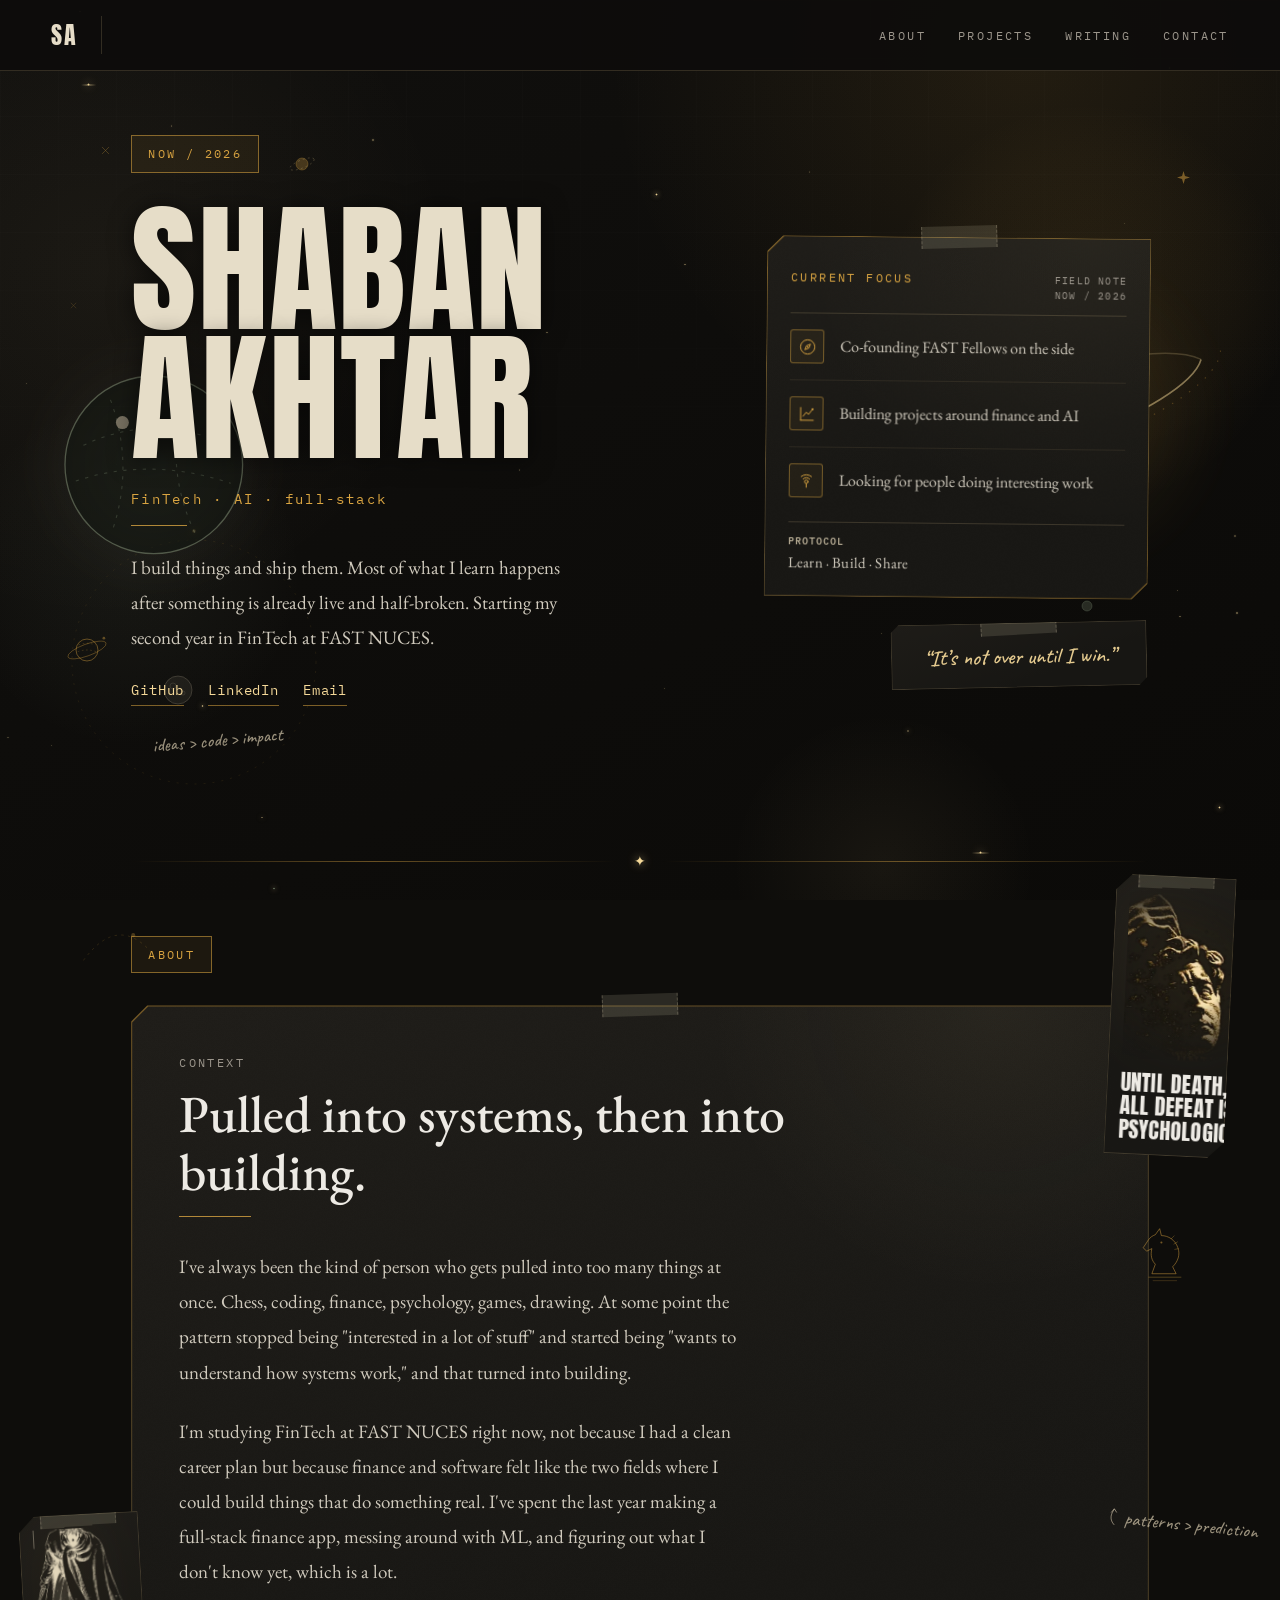
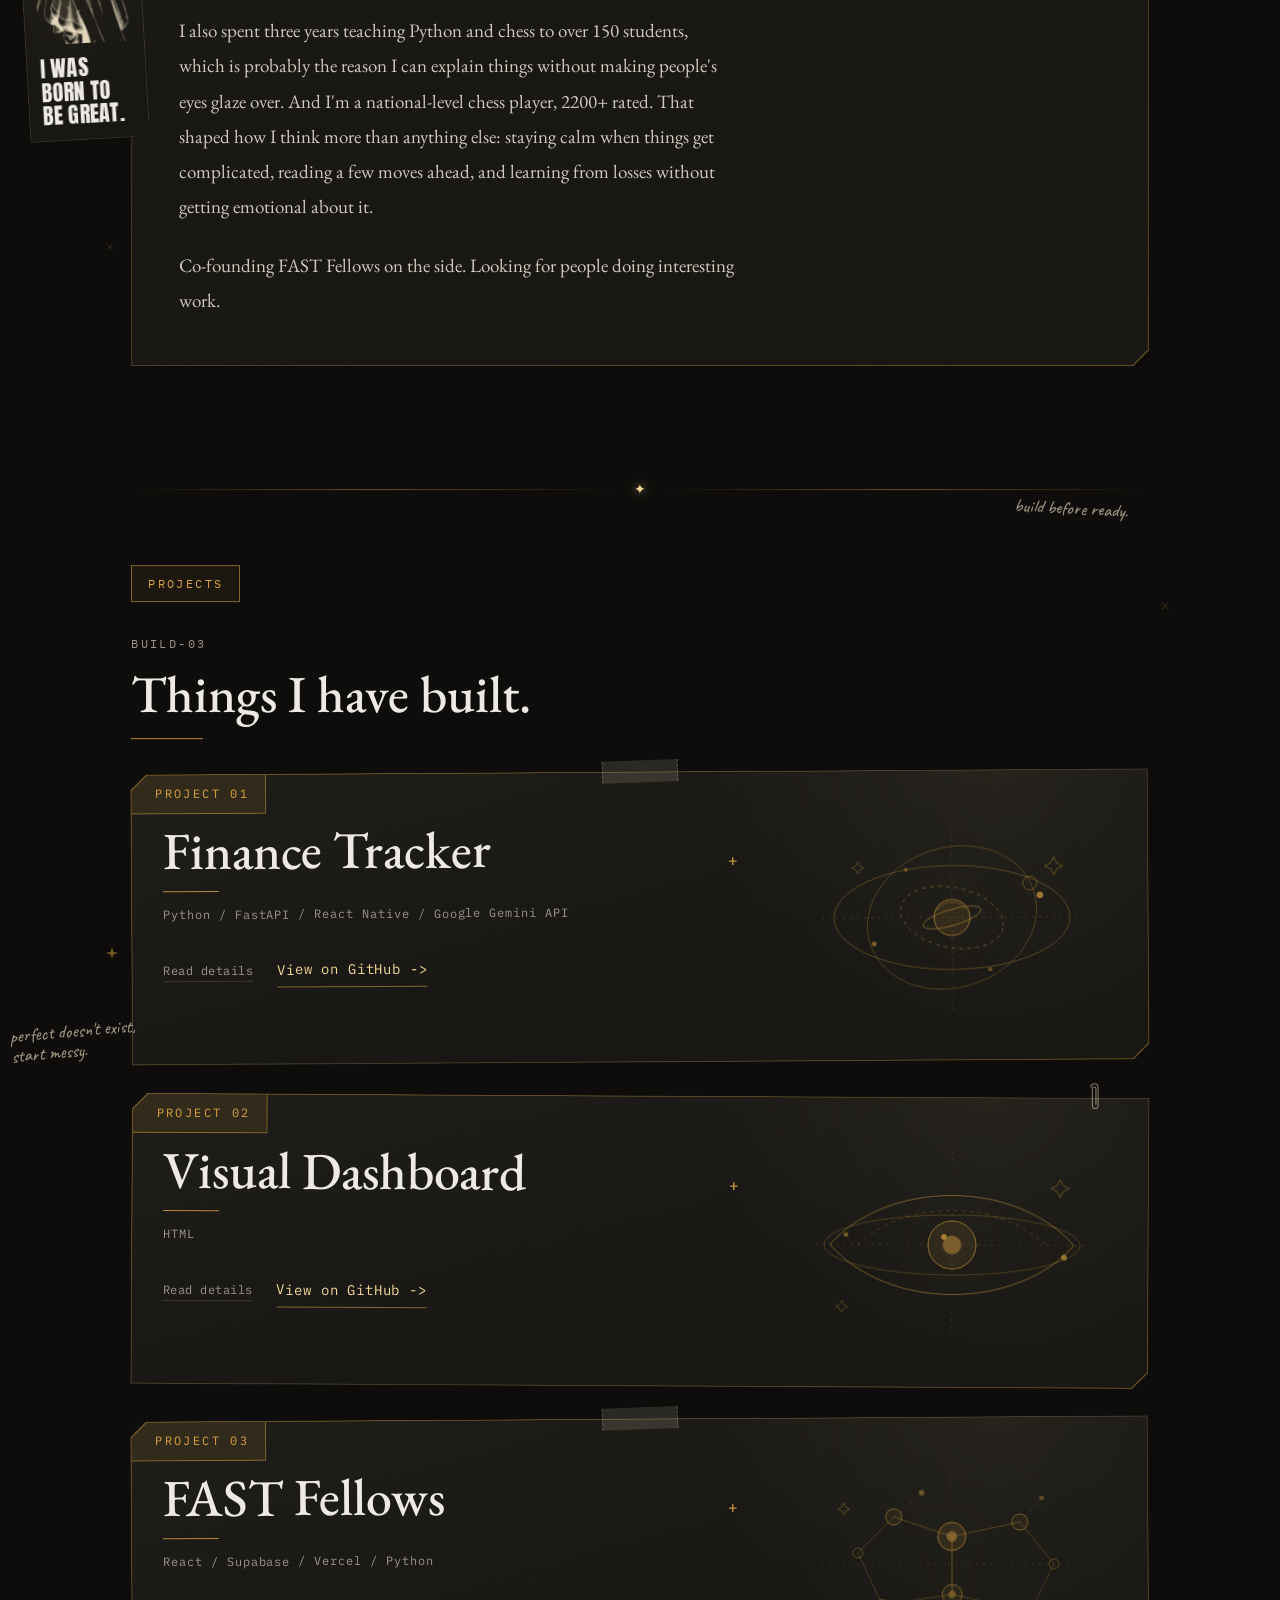
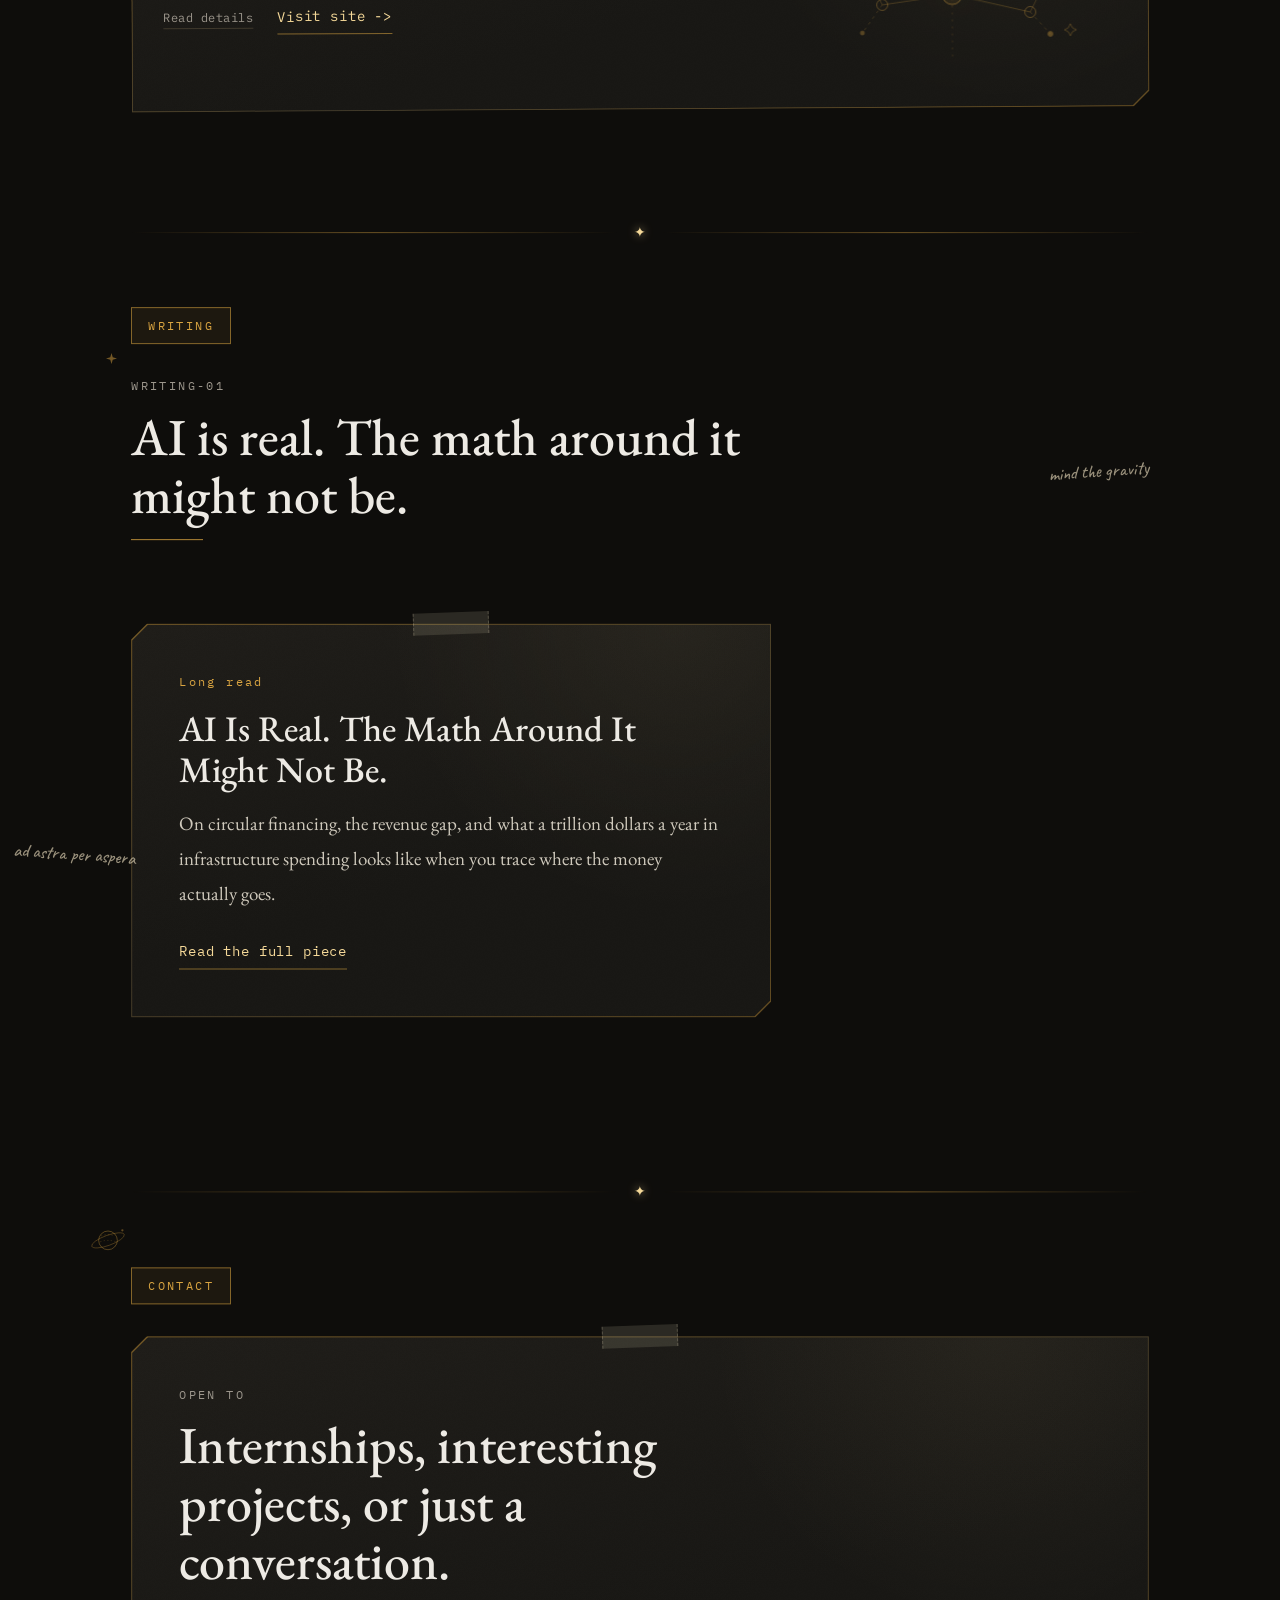
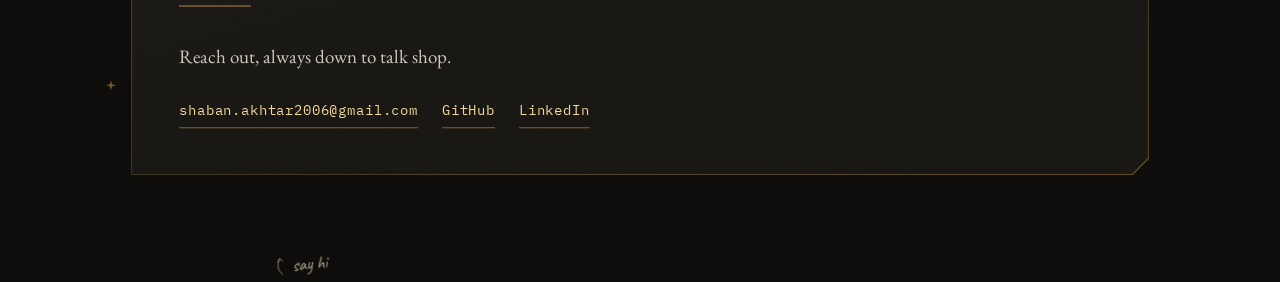
==== commit 61875bdf: "deploy: fix opaque black ellipse in black hole" ====
--- a/index.html
+++ b/index.html
@@ -47,8 +47,8 @@
       async
       src="https://gc.zgo.at/count.js"
     ></script>
-    <script type="module" crossorigin src="./assets/index-BThB-SiW.js"></script>
-    <link rel="stylesheet" crossorigin href="./assets/index-CmmsnPc9.css">
+    <script type="module" crossorigin src="./assets/index-DU1uUWp0.js"></script>
+    <link rel="stylesheet" crossorigin href="./assets/index-CoyqDEVZ.css">
   </head>
   <body>
     <div id="root"></div>
--- a/assets/index-CoyqDEVZ.css
+++ b/assets/index-CoyqDEVZ.css
@@ -0,0 +1 @@
+@font-face{font-family:Anton;font-style:normal;font-display:swap;font-weight:400;src:url(./anton-latin-400-normal-Byf51wtH.woff2) format("woff2"),url(./anton-latin-400-normal-AUNGEG_V.woff) format("woff")}@font-face{font-family:EB Garamond;font-style:normal;font-display:swap;font-weight:400;src:url(./eb-garamond-latin-400-normal-DSJrtJSV.woff2) format("woff2"),url(./eb-garamond-latin-400-normal-zgGxM6DR.woff) format("woff")}@font-face{font-family:EB Garamond;font-style:italic;font-display:swap;font-weight:400;src:url(./eb-garamond-latin-400-italic-KGnr19QW.woff2) format("woff2"),url(./eb-garamond-latin-400-italic-DxAerz_z.woff) format("woff")}@font-face{font-family:EB Garamond;font-style:normal;font-display:swap;font-weight:500;src:url(./eb-garamond-latin-500-normal-LNvnJ-zC.woff2) format("woff2"),url(./eb-garamond-latin-500-normal-DX0gtuIC.woff) format("woff")}@font-face{font-family:EB Garamond;font-style:normal;font-display:swap;font-weight:600;src:url(./eb-garamond-latin-600-normal-CdfBH7_K.woff2) format("woff2"),url(./eb-garamond-latin-600-normal-DVm8LGcc.woff) format("woff")}@font-face{font-family:IBM Plex Mono;font-style:normal;font-display:swap;font-weight:400;src:url(./ibm-plex-mono-latin-400-normal-DMJ8VG8y.woff2) format("woff2"),url(./ibm-plex-mono-latin-400-normal-CvHOgSBP.woff) format("woff")}@font-face{font-family:IBM Plex Mono;font-style:normal;font-display:swap;font-weight:500;src:url(./ibm-plex-mono-latin-500-normal-DSY6xOcd.woff2) format("woff2"),url(./ibm-plex-mono-latin-500-normal-CB9ihrfo.woff) format("woff")}@font-face{font-family:IBM Plex Mono;font-style:normal;font-display:swap;font-weight:600;src:url(./ibm-plex-mono-latin-600-normal-BgSNZQsw.woff2) format("woff2"),url(./ibm-plex-mono-latin-600-normal-DWFSQ4vo.woff) format("woff")}@font-face{font-family:Caveat;font-style:normal;font-display:swap;font-weight:500;src:url(./caveat-latin-500-normal-B9SDL8cy.woff2) format("woff2"),url(./caveat-latin-500-normal-Do9veZfZ.woff) format("woff")}:root{color-scheme:dark;--color-bg: #0e0d0b;--color-bg-soft: #131210;--color-surface: #171613;--color-surface-lift: #1e1c18;--color-text: #edeae4;--color-body: #cfc9bc;--color-muted: #9c968c;--color-accent: #d9a441;--color-spark: #f5d999;--color-sage: #93a487;--color-sage-dim: #6c7a61;--color-kraft: #c9bda3;--accent-rgb: 217, 164, 65;--spark-rgb: 245, 217, 153;--sage-rgb: 147, 164, 135;--kraft-rgb: 201, 189, 163;--line: rgba(var(--spark-rgb), .16);--line-strong: rgba(var(--accent-rgb), .55);--line-bold: rgba(var(--accent-rgb), .8);--shadow: rgba(0, 0, 0, .55);--font-display: "Anton", "Arial Narrow", sans-serif;--font-serif: "EB Garamond", Georgia, "Times New Roman", serif;--font-sans: ui-sans-serif, system-ui, -apple-system, BlinkMacSystemFont, "Segoe UI", sans-serif;--font-mono: "IBM Plex Mono", ui-monospace, SFMono-Regular, Menlo, Consolas, monospace;--font-hand: "Caveat", "Segoe Script", "Comic Sans MS", cursive;--text-xs: .75rem;--text-sm: .875rem;--text-base: 1rem;--text-lg: 1.1875rem;--text-xl: 1.5rem;--text-2xl: clamp(1.75rem, 3vw, 2.25rem);--text-3xl: clamp(2.25rem, 4.5vw, 3.25rem);--text-display: clamp(4rem, 11vw, 9rem);--leading-tight: 1.12;--leading-normal: 1.6;--leading-loose: 1.85;--tracking-wide: .2em;--max-width: 1120px;--gutter: clamp(20px, 4vw, 56px);--rail-width: 150px;--space-1: .25rem;--space-2: .5rem;--space-3: .75rem;--space-4: 1rem;--space-5: 1.25rem;--space-6: 1.5rem;--space-8: 2rem;--space-12: 3rem;--space-16: 4rem;--space-24: 6rem;--space-32: 8rem;--radius-sm: 3px;--radius-md: 8px;--notch: 16px;--ease-out: cubic-bezier(.22, 1, .36, 1);--ease-in-out: cubic-bezier(.65, 0, .35, 1);--duration-fast: .18s;--duration-base: .32s;--duration-slow: .64s;--spring-stiffness: 180;--spring-damping: 22;--z-ambient: -2;--z-grid: -1;--z-base: 0;--z-signal: 1;--z-header: 50;--z-warp: 90}*,*:before,*:after{box-sizing:border-box}html{position:relative;scroll-behavior:smooth}@media(prefers-reduced-motion:reduce){html{scroll-behavior:auto}}body{min-height:100vh;margin:0;color:var(--color-text);font-family:var(--font-serif);font-size:var(--text-base);line-height:var(--leading-normal);overflow-x:hidden;background-color:#0e0d0b}body:before{position:fixed;top:0;right:0;bottom:0;left:0;z-index:var(--z-grid);pointer-events:none;content:"";background-image:linear-gradient(rgba(255,255,255,.016) 1px,transparent 1px),linear-gradient(90deg,rgba(255,255,255,.012) 1px,transparent 1px);background-size:58px 58px;-webkit-mask-image:linear-gradient(to bottom,black,transparent 82%);mask-image:linear-gradient(to bottom,black,transparent 82%)}a{color:inherit;text-decoration:none}a:focus-visible,button:focus-visible{outline:2px solid var(--color-spark);outline-offset:5px;border-radius:var(--radius-sm)}img{max-width:100%;height:auto;display:block}h1,h2,h3,p{margin:0}.container{width:100%;max-width:var(--max-width);margin-inline:auto;padding-inline:var(--gutter)}.page-transition{min-height:100vh;will-change:opacity}@media(prefers-reduced-motion:reduce){.page-transition{animation:none;transform:none!important}}.plate{position:relative;background:linear-gradient(160deg,rgba(var(--accent-rgb),.5),rgba(var(--spark-rgb),.22) 55%,rgba(var(--accent-rgb),.42));clip-path:polygon(var(--notch) 0,100% 0,100% calc(100% - var(--notch)),calc(100% - var(--notch)) 100%,0 100%,0 var(--notch))}.plate:before{content:"";position:absolute;top:1px;right:1px;bottom:1px;left:1px;background:radial-gradient(circle at 85% 0%,rgba(var(--spark-rgb),.05),transparent 18rem),linear-gradient(165deg,var(--color-surface-lift),var(--color-surface) 60%);clip-path:polygon(var(--notch) 0,100% 0,100% calc(100% - var(--notch)),calc(100% - var(--notch)) 100%,0 100%,0 var(--notch))}.plate:after{content:"";position:absolute;top:1px;right:1px;bottom:1px;left:1px;pointer-events:none;opacity:.35;background-image:url("data:image/svg+xml,%3Csvg xmlns='http://www.w3.org/2000/svg' width='140' height='140'%3E%3Cfilter id='n'%3E%3CfeTurbulence type='fractalNoise' baseFrequency='0.9' numOctaves='2'/%3E%3CfeColorMatrix values='0 0 0 0 1 0 0 0 0 1 0 0 0 0 1 0 0 0 0.035 0'/%3E%3C/filter%3E%3Crect width='140' height='140' filter='url(%23n)'/%3E%3C/svg%3E");clip-path:polygon(var(--notch) 0,100% 0,100% calc(100% - var(--notch)),calc(100% - var(--notch)) 100%,0 100%,0 var(--notch))}.plate>*{position:relative;z-index:1}.tape{position:absolute;top:-11px;left:50%;z-index:2;width:76px;height:22px;transform:translate(-50%) rotate(-2deg);background:rgba(var(--kraft-rgb),.16);border-left:1px dashed rgba(var(--kraft-rgb),.28);border-right:1px dashed rgba(var(--kraft-rgb),.28);pointer-events:none}.visually-hidden{position:absolute;width:1px;height:1px;padding:0;margin:-1px;overflow:hidden;clip:rect(0,0,0,0);white-space:nowrap;border:0}._header_oqpf6_1{position:sticky;top:0;z-index:var(--z-header);display:flex;align-items:center;justify-content:space-between;gap:var(--space-6);padding:var(--space-4) var(--gutter);background:#0e0d0beb;border-bottom:1px solid var(--line)}._wordmark_oqpf6_35{font-family:var(--font-display);font-size:var(--text-xl);letter-spacing:.06em;color:#e6ddc8;border-right:1px solid var(--line);padding-right:var(--space-6)}._nav_oqpf6_53{display:flex;gap:var(--space-8);font-family:var(--font-mono);font-size:var(--text-xs);letter-spacing:var(--tracking-wide);text-transform:uppercase;color:var(--color-muted)}._nav_oqpf6_53 a{transition:color var(--duration-fast) var(--ease-out)}._nav_oqpf6_53 a:hover{color:var(--color-accent)}@media(max-width:560px){._nav_oqpf6_53{gap:var(--space-4);letter-spacing:.1em}}._rail_qxkto_1{display:none}@media(min-width:1340px){._rail_qxkto_1{display:block;position:fixed;top:72px;bottom:24px;left:12px;width:var(--rail-width);z-index:var(--z-signal)}}._line_qxkto_37{position:absolute;top:0;right:0;bottom:0;left:0;height:100%;overflow:visible}._path_qxkto_55{fill:none;stroke:rgba(var(--accent-rgb),.82);stroke-width:1.35;stroke-linecap:round}._pathGlow_qxkto_69{fill:none;stroke:rgba(var(--accent-rgb),.16);stroke-width:5.5;stroke-linecap:round}._pathGhost_qxkto_83{fill:none;stroke:rgba(var(--spark-rgb),.2);stroke-width:1;stroke-dasharray:3 6}._bendDot_qxkto_99{fill:rgba(var(--spark-rgb),.55);animation:_glyphTwinkle_qxkto_1 4.2s ease-in-out infinite alternate}._bendDot_qxkto_99:nth-of-type(3n){animation-delay:-1.4s}._bendDot_qxkto_99:nth-of-type(3n+1){animation-delay:-2.8s}._tailSpark_qxkto_125{fill:var(--color-spark);pointer-events:none}._glyph_qxkto_135{fill:rgba(var(--spark-rgb),.45);animation:_glyphTwinkle_qxkto_1 5.5s ease-in-out infinite alternate}._glyph_qxkto_135:nth-of-type(odd){animation-delay:-2.6s}._node_qxkto_153{fill:rgba(var(--spark-rgb),.55)}._cometTrail_qxkto_161,._comet_qxkto_161{pointer-events:none}._comet_qxkto_161{fill:var(--color-spark)}@keyframes _glyphTwinkle_qxkto_1{0%{opacity:.3}to{opacity:.85}}._labels_qxkto_197{position:absolute;top:0;right:0;bottom:0;left:0;margin:0;padding:0;list-style:none}._labelItem_qxkto_213{position:absolute;left:68px;transform:translateY(-50%)}._label_qxkto_197,._labelActive_qxkto_227{display:grid;gap:2px;font-family:var(--font-mono);font-size:.6875rem;letter-spacing:.14em;color:var(--color-muted);transition:color var(--duration-fast) var(--ease-out)}._label_qxkto_197:hover{color:var(--color-text)}._labelActive_qxkto_227{color:var(--color-spark)}._num_qxkto_263{font-size:.625rem;opacity:.7}@media(prefers-reduced-motion:reduce){._glyph_qxkto_135,._bendDot_qxkto_99{animation:none}}._hero_4lcr9_1{position:relative;display:grid;gap:var(--space-8);padding-block:var(--space-16) var(--space-24)}._hero_4lcr9_1[data-active=true] ._panel_4lcr9_15{filter:drop-shadow(0 0 24px rgba(var(--accent-rgb),.2))}._marker_4lcr9_23{justify-self:start;font-family:var(--font-mono);font-size:var(--text-xs);letter-spacing:var(--tracking-wide);color:var(--color-accent);border:1px solid var(--line-strong);background:rgba(var(--accent-rgb),.08);padding:var(--space-2) var(--space-4)}._copy_4lcr9_45{display:grid;gap:var(--space-6);max-width:56ch}._title_4lcr9_57{font-family:var(--font-display);font-size:var(--text-display);font-weight:400;line-height:.92;text-transform:uppercase;letter-spacing:.01em;color:#e6ddc8;text-shadow:0 2px 24px rgba(0,0,0,.6)}._titleLine_4lcr9_79{display:block}._status_4lcr9_87{font-family:var(--font-mono);font-size:var(--text-sm);letter-spacing:.16em;color:var(--color-accent);padding-bottom:var(--space-4);position:relative}._status_4lcr9_87:after{content:"";position:absolute;left:0;bottom:0;width:56px;height:1px;background:var(--line-bold)}._lede_4lcr9_125{font-size:var(--text-lg);line-height:var(--leading-loose);color:var(--color-body)}._actions_4lcr9_137{display:flex;flex-wrap:wrap;gap:var(--space-6);font-family:var(--font-mono);font-size:var(--text-sm);letter-spacing:.06em}._actions_4lcr9_137 a{color:var(--color-spark);padding-bottom:3px;border-bottom:1px solid var(--line-strong);transition:color var(--duration-fast) var(--ease-out),border-color var(--duration-fast) var(--ease-out)}._actions_4lcr9_137 a:hover{color:var(--color-accent);border-color:var(--color-accent)}._panelWrap_4lcr9_183{position:relative;max-width:26rem}._panel_4lcr9_15{padding:var(--space-8) var(--space-6) var(--space-6)}._panelHead_4lcr9_201{display:flex;align-items:baseline;justify-content:space-between;gap:var(--space-4);margin-bottom:var(--space-4);padding-bottom:var(--space-3);border-bottom:1px solid var(--line)}._monoLabel_4lcr9_221{font-family:var(--font-mono);font-size:var(--text-xs);letter-spacing:var(--tracking-wide);color:var(--color-accent)}._panelMeta_4lcr9_235{font-family:var(--font-mono);font-size:.625rem;letter-spacing:.12em;color:var(--color-muted);text-align:right;line-height:1.5}._focusList_4lcr9_253{display:grid;gap:var(--space-4);margin:0;padding:0;list-style:none}._focusRow_4lcr9_269{display:grid;grid-template-columns:34px minmax(0,1fr);align-items:center;column-gap:var(--space-4);padding-bottom:var(--space-4);border-bottom:1px solid rgba(var(--spark-rgb),.08)}._focusRow_4lcr9_269:last-child{border-bottom:0;padding-bottom:0}._focusIcon_4lcr9_297{display:grid;place-items:center;width:34px;height:34px;color:var(--color-accent);border:1px solid rgba(var(--accent-rgb),.45);border-radius:var(--radius-sm);background:rgba(var(--accent-rgb),.06)}._focusIcon_4lcr9_297 svg{width:19px;height:19px}._focusText_4lcr9_329{font-size:var(--text-base);line-height:var(--leading-normal);color:var(--color-body)}._panelFoot_4lcr9_345{display:flex;justify-content:space-between;gap:var(--space-4);margin-top:var(--space-6);padding-top:var(--space-3);border-top:1px solid var(--line);font-family:var(--font-serif);font-size:.9375rem;line-height:1.35;letter-spacing:.01em;color:var(--color-body)}._panelFoot_4lcr9_345 b{display:block;font-family:var(--font-mono);font-weight:500;font-size:.625rem;letter-spacing:.1em;color:var(--color-kraft);margin-bottom:4px}._mindsetNote_4lcr9_399{position:relative;max-width:16rem;margin-top:var(--space-6);margin-left:auto;padding:var(--space-5) var(--space-6) var(--space-4);rotate:-1.8deg;background:linear-gradient(160deg,var(--color-surface-lift),var(--color-surface) 70%);border:1px solid var(--line);box-shadow:0 18px 44px -28px var(--shadow);clip-path:polygon(8px 0,100% 0,100% calc(100% - 8px),calc(100% - 8px) 100%,0 100%,0 8px)}._mindsetNote_4lcr9_399 p{margin:0;font-family:var(--font-hand);font-size:1.4rem;line-height:1.2;text-align:center;color:rgba(var(--spark-rgb),.92)}@media(min-width:900px){._hero_4lcr9_1{grid-template-columns:minmax(0,1fr) minmax(0,24rem);grid-template-areas:"marker marker" "copy   panel";align-items:start;column-gap:var(--space-12)}._marker_4lcr9_23{grid-area:marker}._copy_4lcr9_45{grid-area:copy}._panelWrap_4lcr9_183{grid-area:panel;margin-top:var(--space-8);transform:rotate(.6deg)}}._doodle_15597_3,._note_15597_5{display:none}@media(min-width:1220px){._doodle_15597_3{display:block;position:absolute;color:rgba(var(--accent-rgb),.5);pointer-events:none;z-index:2}._note_15597_5{display:inline-flex;align-items:flex-start;gap:4px;position:absolute;font-family:var(--font-hand);font-size:1.15rem;line-height:1.1;color:rgba(var(--kraft-rgb),.75);pointer-events:none;white-space:nowrap;z-index:2}}._float_15597_61{animation:_doodleFloat_15597_1 16s ease-in-out infinite alternate}._twinkle_15597_69{animation:_doodleTwinkle_15597_1 4.5s ease-in-out infinite alternate}._noteArrow_15597_77{width:14px;height:19px;stroke:currentColor;stroke-width:1.3;stroke-linecap:round;fill:none}._noteArrowRight_15597_95{width:26px;height:12px;stroke:currentColor;stroke-width:1.3;stroke-linecap:round;fill:none;margin-top:6px}@keyframes _doodleFloat_15597_1{0%{transform:translateY(-5px) rotate(var(--doodle-rotate, 0deg))}to{transform:translateY(5px) rotate(var(--doodle-rotate, 0deg))}}@keyframes _doodleTwinkle_15597_1{0%{opacity:.35}to{opacity:.9}}@media(prefers-reduced-motion:reduce){._float_15597_61,._twinkle_15597_69{animation:none}}._section_1mf75_1{position:relative;display:grid;gap:var(--space-8);padding-block:var(--space-4) var(--space-16)}._section_1mf75_1[data-active=true] .plate,._section_1mf75_1[data-active=true] ._plateWrap_1mf75_9{filter:drop-shadow(0 0 22px rgba(var(--accent-rgb),.18))}._section_1mf75_1[data-active=true] ._marker_1mf75_13{color:var(--color-spark);background:rgba(var(--accent-rgb),.16);box-shadow:0 0 20px rgba(var(--accent-rgb),.12)}._divider_1mf75_20{display:flex;align-items:center;gap:var(--space-4);padding-block:var(--space-8)}._divider_1mf75_20:before,._divider_1mf75_20:after{content:"";flex:1;height:1px;background:linear-gradient(to right,transparent,rgba(var(--accent-rgb),.45),transparent)}._dividerStar_1mf75_40{color:var(--color-spark);font-size:var(--text-sm);text-shadow:0 0 10px rgba(var(--spark-rgb),.7)}._marker_1mf75_13{justify-self:start;font-family:var(--font-mono);font-size:var(--text-xs);letter-spacing:var(--tracking-wide);color:var(--color-accent);border:1px solid var(--line-strong);background:rgba(var(--accent-rgb),.08);padding:var(--space-2) var(--space-4)}._heading_1mf75_58{display:grid;gap:var(--space-3)}._monoLabel_1mf75_63{font-family:var(--font-mono);font-size:var(--text-xs);letter-spacing:var(--tracking-wide);color:var(--color-muted)}._title_1mf75_71{font-family:var(--font-serif);font-size:var(--text-3xl);font-weight:500;line-height:var(--leading-tight);color:var(--color-text);max-width:24ch;padding-bottom:var(--space-4);position:relative}._title_1mf75_71:after{content:"";position:absolute;left:0;bottom:0;width:72px;height:1px;background:var(--line-bold)}._body_1mf75_92{display:grid;gap:var(--space-6);font-size:var(--text-lg);line-height:var(--leading-loose);color:var(--color-body)}._plateInner_1mf75_101 ._body_1mf75_92{max-width:62ch}._plateWrap_1mf75_9{position:relative}._plateInner_1mf75_101{display:grid;gap:var(--space-8);padding:clamp(var(--space-8),5vw,var(--space-12))}._scrap_15ths_11{position:absolute;top:var(--scrap-top, 0px);margin:0;z-index:2;width:clamp(120px,calc((100vw - var(--max-width)) / 2 + 40px),200px);padding:clamp(9px,1vw,14px);display:grid;grid-template-columns:1fr;align-items:center;gap:var(--space-3);rotate:var(--rotate);transform-origin:center;background:linear-gradient(165deg,var(--color-surface-lift),var(--color-surface) 62%);border:1px solid var(--line);box-shadow:0 24px 60px -32px var(--shadow);clip-path:polygon(var(--notch) 0,100% 0,100% calc(100% - var(--notch)),calc(100% - var(--notch)) 100%,0 100%,0 var(--notch))}._scrap_15ths_11:after{content:"";position:absolute;top:0;right:0;bottom:0;left:0;pointer-events:none;opacity:.3;clip-path:inherit;background-image:url("data:image/svg+xml,%3Csvg xmlns='http://www.w3.org/2000/svg' width='140' height='140'%3E%3Cfilter id='n'%3E%3CfeTurbulence type='fractalNoise' baseFrequency='0.9' numOctaves='2'/%3E%3CfeColorMatrix values='0 0 0 0 1 0 0 0 0 1 0 0 0 0 1 0 0 0 0.03 0'/%3E%3C/filter%3E%3Crect width='140' height='140' filter='url(%23n)'/%3E%3C/svg%3E")}._scrap_15ths_11[data-side=right]{right:calc((var(--max-width) - 100vw) / 2 - var(--gutter) + 50px)}._scrap_15ths_11[data-side=left]{left:calc((var(--max-width) - 100vw) / 2 - var(--gutter) + 24px)}._scrap_15ths_11[data-side=left] ._art_15ths_123{order:0}._art_15ths_123{position:relative;z-index:1;aspect-ratio:4 / 5;overflow:hidden;filter:drop-shadow(0 0 26px rgba(var(--accent-rgb),.16))}._art_15ths_123 img{width:100%;height:100%;object-fit:cover;object-position:center;will-change:transform}._caption_15ths_167{position:relative;z-index:1;display:grid;gap:var(--space-4)}._quote_15ths_181{margin:0;font-family:var(--font-display);font-weight:400;font-size:clamp(1.05rem,1.7vw,1.8rem);line-height:1.08;letter-spacing:.01em;text-transform:uppercase;color:var(--color-text);text-wrap:balance}._cite_15ths_205{font-family:var(--font-mono);font-style:normal;font-size:var(--text-xs);letter-spacing:var(--tracking-wide);color:var(--color-muted)}._cite_15ths_205:before{content:"— "}._scrap_15ths_11[data-image-only=true]{display:block;padding:10px;width:clamp(168px,calc((100vw - var(--max-width)) / 2 + var(--gutter) + 64px),236px)}._scrap_15ths_11[data-image-only=true][data-size=large]{width:clamp(224px,calc((100vw - var(--max-width)) / 2 + var(--gutter) + 136px),324px)}._scrap_15ths_11[data-side=right][data-size=large]{right:calc((var(--max-width) - 100vw) / 2 - var(--gutter) + 90px)}@media(min-width:1340px){._scrap_15ths_11[data-side=left],._scrap_15ths_11[data-side=left][data-image-only=true]{left:calc((var(--max-width) - 100vw) / 2 - var(--gutter) + 150px)}}@media(max-width:1279px){._scrap_15ths_11[data-image-only=true]{display:none!important}}._scrap_15ths_11[data-image-only=true] ._art_15ths_123{aspect-ratio:auto;overflow:visible}._scrap_15ths_11[data-image-only=true] ._art_15ths_123 img{height:auto;object-fit:contain}@media(max-width:1219px){._scrap_15ths_11,._scrap_15ths_11[data-image-only=true]{display:none!important}}@media(prefers-reduced-motion:reduce){._art_15ths_123 img{will-change:auto}}._orbit_1i6ot_1{width:100%;max-width:300px;height:auto;color:var(--color-accent);opacity:.8}._list_1yrha_1{display:grid;gap:var(--space-8);margin:0;padding:0;list-style:none}._plateWrap_1yrha_9{position:relative}._card_1yrha_13{display:grid;gap:var(--space-6);padding:var(--space-12) var(--space-8) var(--space-8)}._tab_1yrha_20{position:absolute;top:1px;left:1px;z-index:1;font-family:var(--font-mono);font-size:var(--text-xs);letter-spacing:var(--tracking-wide);color:var(--color-accent);background:rgba(var(--accent-rgb),.1);border-right:1px solid var(--line-strong);border-bottom:1px solid var(--line-strong);padding:var(--space-2) var(--space-4);clip-path:polygon(var(--notch) 0,100% 0,100% 100%,0 100%,0 var(--notch));padding-left:calc(var(--space-4) + var(--notch) / 2)}._detail_1yrha_38{display:grid;gap:var(--space-3);align-content:start}._title_1yrha_44{font-family:var(--font-serif);font-size:var(--text-3xl);font-weight:500;line-height:var(--leading-tight);color:var(--color-text);padding-bottom:var(--space-3);position:relative}._titleButton_1yrha_54{display:flex;width:100%;align-items:baseline;justify-content:space-between;gap:var(--space-4);border:0;padding:0;color:inherit;background:transparent;font:inherit;text-align:left;cursor:pointer}._toggleMark_1yrha_69{flex:0 0 auto;color:var(--color-accent);font-family:var(--font-mono);font-size:var(--text-base);font-weight:400}._title_1yrha_44:after{content:"";position:absolute;left:0;bottom:0;width:56px;height:1px;background:var(--line-bold)}._tech_1yrha_87{font-family:var(--font-mono);font-size:var(--text-xs);letter-spacing:.08em;color:var(--color-muted)}._description_1yrha_94{font-size:var(--text-lg);line-height:var(--leading-loose);color:var(--color-body);max-width:52ch}._descriptionWrap_1yrha_101{overflow:hidden}._actions_1yrha_105{display:flex;flex-wrap:wrap;align-items:baseline;gap:var(--space-4) var(--space-6);margin-top:var(--space-2)}._expandButton_1yrha_113{border:0;border-bottom:1px solid var(--line);padding:0 0 3px;color:var(--color-muted);background:transparent;font-family:var(--font-mono);font-size:var(--text-xs);letter-spacing:.04em;cursor:pointer;transition:color var(--duration-fast) var(--ease-out),border-color var(--duration-fast) var(--ease-out)}._expandButton_1yrha_113:hover,._expandButton_1yrha_113[aria-expanded=true]{color:var(--color-spark);border-color:var(--line-strong)}._link_1yrha_132{justify-self:start;margin-top:var(--space-3);font-family:var(--font-mono);font-size:var(--text-sm);letter-spacing:.06em;color:var(--color-spark);padding-bottom:3px;border-bottom:1px solid var(--line-strong);transition:color var(--duration-fast) var(--ease-out),border-color var(--duration-fast) var(--ease-out)}._link_1yrha_132:hover{color:var(--color-accent);border-color:var(--color-accent)}._art_1yrha_151{display:none;align-self:center;justify-self:center}._clip_1yrha_158{z-index:2;color:rgba(var(--kraft-rgb),.6)}@media(min-width:780px){._card_1yrha_13{grid-template-columns:minmax(0,1fr) minmax(0,330px);column-gap:var(--space-12)}._art_1yrha_151{display:block;filter:drop-shadow(0 0 18px rgba(var(--accent-rgb),.12))}}._root_yj266_1{position:relative;width:min(32vw,27rem);min-width:19rem;aspect-ratio:1;pointer-events:none;isolation:isolate;contain:layout}._halo_yj266_31{display:none}._disc_yj266_45{position:absolute;top:0;right:0;bottom:0;left:0}._disc_yj266_45 svg{display:block;width:100%;height:100%;overflow:visible}._outerOrbit_yj266_75,._faintOrbit_yj266_77,._eventHorizon_yj266_79,._accretion_yj266_69,._accretionSecondary_yj266_69,._lensingArc_yj266_85,._lensingArcBack_yj266_87{fill:none;vector-effect:non-scaling-stroke}._outerOrbit_yj266_75{stroke:rgba(var(--accent-rgb),.26);stroke-width:1.2;stroke-dasharray:3 10;transform-box:fill-box;transform-origin:center;animation:_black-hole-ring-primary_yj266_1 132s linear infinite}._faintOrbit_yj266_77{stroke:rgba(var(--sage-rgb),.22);stroke-width:1.2;transform-box:fill-box;transform-origin:center;animation:_black-hole-ring-secondary_yj266_1 104s linear infinite}._accretion_yj266_69{stroke:url(#accretion-light);stroke-width:3.2;stroke-linecap:round;stroke-dasharray:620 180;filter:drop-shadow(0 0 8px rgba(var(--accent-rgb),.55));transform-box:fill-box;transform-origin:center;animation:_black-hole-ring-primary_yj266_1 48s linear infinite}._accretionSecondary_yj266_69{stroke:url(#accretion-light-secondary);stroke-width:1.8;stroke-linecap:round;stroke-dasharray:520 210;opacity:.78;filter:drop-shadow(0 0 5px rgba(var(--accent-rgb),.4));transform-box:fill-box;transform-origin:center;animation:_black-hole-ring-secondary_yj266_1 72s linear infinite}._lensingArc_yj266_85,._lensingArcBack_yj266_87{stroke:rgba(var(--spark-rgb),.42);stroke-width:1.8;stroke-linecap:round;animation:_lensingShimmer_yj266_1 7s ease-in-out infinite}._lensingArcBack_yj266_87{stroke:rgba(var(--sage-rgb),.32)}._eventHorizon_yj266_79{stroke:rgba(var(--spark-rgb),.28);stroke-width:1.4;filter:drop-shadow(0 0 12px rgba(var(--accent-rgb),.45))}._particle_yj266_229{position:absolute;left:var(--particle-x);top:var(--particle-y);width:3px;height:3px;border-radius:50%;background:var(--color-spark);opacity:.58;box-shadow:0 0 8px rgba(var(--spark-rgb),.7);animation:_particle-fall_yj266_1 var(--particle-duration) linear infinite;animation-delay:var(--particle-delay)}._outerOrbit_yj266_75,._faintOrbit_yj266_77,._accretion_yj266_69,._accretionSecondary_yj266_69,._lensingArc_yj266_85,._lensingArcBack_yj266_87,._particle_yj266_229{animation-play-state:paused}._root_yj266_1[data-moving=true] ._outerOrbit_yj266_75,._root_yj266_1[data-moving=true] ._faintOrbit_yj266_77,._root_yj266_1[data-moving=true] ._accretion_yj266_69,._root_yj266_1[data-moving=true] ._accretionSecondary_yj266_69,._root_yj266_1[data-moving=true] ._lensingArc_yj266_85,._root_yj266_1[data-moving=true] ._lensingArcBack_yj266_87,._root_yj266_1[data-moving=true] ._particle_yj266_229{animation-play-state:running}@keyframes _black-hole-ring-primary_yj266_1{to{transform:rotate(360deg)}}@keyframes _black-hole-ring-secondary_yj266_1{to{transform:rotate(-360deg)}}@keyframes _lensingShimmer_yj266_1{0%,to{opacity:.2}50%{opacity:.42}}@keyframes _particle-fall_yj266_1{0%{transform:translate(0) scale(var(--particle-scale));opacity:.12}48%{opacity:.7}to{transform:translate(var(--particle-drift-x),var(--particle-drift-y)) scale(.12);opacity:0}}@media(max-width:899px){._root_yj266_1{width:min(76vw,21rem);min-width:0;opacity:.72}}@media(prefers-reduced-motion:reduce){._particle_yj266_229,._outerOrbit_yj266_75,._faintOrbit_yj266_77,._accretion_yj266_69,._accretionSecondary_yj266_69,._lensingArc_yj266_85,._lensingArcBack_yj266_87{animation:none}}._gravityStage_1af18_1{position:relative;display:grid;align-items:center;min-height:31rem}._plateWrap_1af18_8{position:relative;z-index:2;max-width:40rem}._blackHoleWrap_1af18_14{position:absolute;z-index:1;top:50%;right:clamp(-6rem,-3vw,-2rem);transform:translateY(-50%);opacity:.88;-webkit-mask-image:linear-gradient(to left,#000 72%,transparent 100%);mask-image:linear-gradient(to left,#000 72%,transparent 100%)}._card_1af18_24{display:grid;gap:var(--space-4);padding:clamp(var(--space-8),4vw,var(--space-12))}._meta_1af18_30{font-family:var(--font-mono);font-size:var(--text-xs);letter-spacing:var(--tracking-wide);color:var(--color-accent)}._title_1af18_37{font-family:var(--font-serif);font-size:var(--text-2xl);font-weight:500;line-height:var(--leading-tight);color:var(--color-text)}._excerpt_1af18_45{font-size:var(--text-lg);line-height:var(--leading-loose);color:var(--color-body)}._link_1af18_51{justify-self:start;margin-top:var(--space-3);font-family:var(--font-mono);font-size:var(--text-sm);letter-spacing:.06em;color:var(--color-spark);padding-bottom:3px;border-bottom:1px solid var(--line-strong);transition:color var(--duration-fast) var(--ease-out),border-color var(--duration-fast) var(--ease-out)}._link_1af18_51:hover{color:var(--color-accent);border-color:var(--color-accent)}@media(min-width:900px){._plateWrap_1af18_8{width:min(64%,40rem)}}@media(max-width:899px){._gravityStage_1af18_1{min-height:39rem;align-items:start;padding-bottom:13rem}._blackHoleWrap_1af18_14{top:auto;right:-3.5rem;bottom:-2rem;transform:none;opacity:.66;-webkit-mask-image:linear-gradient(to bottom,transparent 0%,#000 24%);mask-image:linear-gradient(to bottom,transparent 0%,#000 24%)}}@media(prefers-reduced-motion:reduce){._blackHoleWrap_1af18_14{opacity:.58}}._panel_x19e1_2{display:grid;gap:var(--space-6)}._links_x19e1_7{display:flex;flex-wrap:wrap;gap:var(--space-6);font-family:var(--font-mono);font-size:var(--text-sm);letter-spacing:.06em}._links_x19e1_7 a{color:var(--color-spark);padding-bottom:3px;border-bottom:1px solid var(--line-strong);transition:color var(--duration-fast) var(--ease-out),border-color var(--duration-fast) var(--ease-out)}._links_x19e1_7 a:hover{color:var(--color-accent);border-color:var(--color-accent)}._home_1rkl9_1{position:relative}._shell_146x8_1{width:100%;max-width:47rem;margin-inline:auto;padding:var(--space-16) var(--gutter) var(--space-24)}._readingProgress_146x8_8{position:fixed;top:0;left:0;right:0;z-index:calc(var(--z-header) + 1);height:3px;transform-origin:left center;background:linear-gradient(90deg,var(--color-accent),var(--color-spark));box-shadow:0 0 12px rgba(var(--accent-rgb),.5);pointer-events:none}._hero_146x8_21{display:grid;gap:var(--space-4);padding-bottom:var(--space-8);margin-bottom:var(--space-12);position:relative}._hero_146x8_21:after{content:"✦";position:absolute;bottom:-.7em;left:50%;transform:translate(-50%);color:var(--color-spark);font-size:var(--text-sm);text-shadow:0 0 10px rgba(var(--spark-rgb),.7)}._hero_146x8_21:before{content:"";position:absolute;bottom:0;left:0;right:0;height:1px;background:linear-gradient(to right,transparent,rgba(var(--accent-rgb),.45),transparent)}._kicker_146x8_55{justify-self:start;font-family:var(--font-mono);font-size:var(--text-xs);letter-spacing:var(--tracking-wide);color:var(--color-accent);border:1px solid var(--line-strong);background:rgba(var(--accent-rgb),.08);padding:var(--space-2) var(--space-4)}._title_146x8_66{font-family:var(--font-serif);font-size:var(--text-3xl);font-weight:500;line-height:var(--leading-tight);color:var(--color-text)}._byline_146x8_74{font-family:var(--font-mono);font-size:var(--text-sm);letter-spacing:.08em;color:var(--color-muted)}._body_146x8_81{display:grid;gap:var(--space-6);font-size:var(--text-lg);line-height:var(--leading-loose);color:var(--color-body)}._body_146x8_81 h2{margin-top:var(--space-8);font-family:var(--font-serif);font-size:var(--text-2xl);font-weight:500;line-height:var(--leading-tight);color:var(--color-text);padding-bottom:var(--space-3);position:relative}._body_146x8_81 h2:after{content:"";position:absolute;left:0;bottom:0;width:56px;height:1px;background:var(--line-bold)}._figure_146x8_110{margin:var(--space-6) 0}._figure_146x8_110 img{width:100%;border:1px solid var(--line-strong);background:var(--color-surface);padding:var(--space-2)}._sources_146x8_121{margin-top:var(--space-12);padding-top:var(--space-8);border-top:1px solid var(--line);font-size:var(--text-base)}._sources_146x8_121 h2{font-family:var(--font-serif);font-size:var(--text-xl);font-weight:500;color:var(--color-text);margin-bottom:var(--space-4)}._sources_146x8_121 ul{display:grid;gap:var(--space-3);margin:0;padding-left:var(--space-6);color:var(--color-muted)}._sources_146x8_121 a{color:var(--color-accent)}._sources_146x8_121 a:hover{text-decoration:underline;text-underline-offset:3px}._field_81wq3_9{position:fixed;top:0;right:0;bottom:0;left:0;z-index:var(--z-ambient);pointer-events:none;overflow:hidden;background:radial-gradient(circle at 80% 6%,rgba(var(--accent-rgb),.1),transparent 26rem),radial-gradient(circle at 8% 30%,rgba(var(--spark-rgb),.05),transparent 22rem),linear-gradient(150deg,#11100e,#0e0d0b 45%,#0b0a08)}._field_81wq3_9[data-paused=true] *{animation-play-state:paused!important}._layerFar_81wq3_49,._layerMid_81wq3_51,._layerNear_81wq3_53{position:absolute;top:0;right:0;bottom:0;left:0}._nebula_81wq3_67{position:absolute;border-radius:50%;animation:_breathe_81wq3_1 34s ease-in-out infinite alternate}._nebulaAmber_81wq3_79{top:4%;right:-6%;width:clamp(340px,42vw,640px);height:clamp(340px,42vw,640px);background:radial-gradient(closest-side,rgba(var(--accent-rgb),.085),rgba(var(--accent-rgb),.03) 55%,transparent 75%)}._nebulaSage_81wq3_105{top:38%;left:-8%;width:clamp(300px,36vw,560px);height:clamp(300px,36vw,560px);background:radial-gradient(closest-side,rgba(var(--sage-rgb),.07),rgba(var(--sage-rgb),.025) 55%,transparent 75%);animation-delay:-12s}._nebulaSpark_81wq3_133{top:72%;left:52%;width:clamp(280px,34vw,520px);height:clamp(280px,34vw,520px);background:radial-gradient(closest-side,rgba(var(--spark-rgb),.055),transparent 70%);animation-delay:-22s}._microStar_81wq3_165{position:absolute;border-radius:50%;background:rgba(var(--spark-rgb),.95);box-shadow:0 0 2px rgba(var(--spark-rgb),.5)}._star_81wq3_181{position:absolute;width:var(--size);height:var(--size);border-radius:50%;background:radial-gradient(circle,rgba(var(--spark-rgb),.95) 0%,rgba(var(--spark-rgb),.4) 45%,transparent 72%);box-shadow:0 0 5px rgba(var(--spark-rgb),.5);animation:_twinkle_81wq3_1 var(--tw) ease-in-out var(--delay) infinite alternate}._star_81wq3_181[data-tint=sage]{background:radial-gradient(circle,rgba(var(--sage-rgb),.9) 0%,rgba(var(--sage-rgb),.35) 45%,transparent 72%)}._star_81wq3_181[data-bright=true]{box-shadow:0 0 8px rgba(var(--spark-rgb),.65)}._star_81wq3_181[data-bright=true]:before,._star_81wq3_181[data-bright=true]:after{content:"";position:absolute;top:50%;left:50%;background:linear-gradient(to right,transparent,rgba(var(--spark-rgb),.7),transparent);transform:translate(-50%,-50%);animation:_sparkle_81wq3_1 var(--tw) ease-in-out var(--delay) infinite alternate}._star_81wq3_181[data-bright=true]:before{width:calc(var(--size) * 7);height:1px}._star_81wq3_181[data-bright=true]:after{width:1px;height:calc(var(--size) * 7)}._distantPlanet_81wq3_291{position:absolute;opacity:.75}._distantPlanet_81wq3_291 svg{width:100%;height:100%;overflow:visible}._distantA_81wq3_313{top:16%;left:22%;width:40px;height:40px;animation:_bob_81wq3_1 44s ease-in-out infinite alternate}._distantB_81wq3_329{top:66%;left:84%;width:24px;height:24px;animation:_bob_81wq3_1 52s ease-in-out -18s infinite alternate-reverse}._distantBody_81wq3_345{fill:rgba(var(--accent-rgb),.35);stroke:rgba(var(--accent-rgb),.5);stroke-width:.75}._distantBodySage_81wq3_357{fill:rgba(var(--sage-rgb),.28);stroke:rgba(var(--sage-rgb),.45);stroke-width:.75}._distantRing_81wq3_369{fill:none;stroke:rgba(var(--spark-rgb),.35);stroke-width:.75;stroke-dasharray:2 3}._orbit_81wq3_385{position:absolute;bottom:12%;left:5%;width:clamp(180px,22vw,260px);height:clamp(180px,22vw,260px);opacity:.55}._orbit_81wq3_385 svg{width:100%;height:100%;overflow:visible}._orbitRing_81wq3_415{fill:none;stroke:rgba(var(--accent-rgb),.18);stroke-width:1;stroke-dasharray:2 7}._orbitSpin_81wq3_429{position:absolute;top:0;right:0;bottom:0;left:0;animation:_spin_81wq3_1 58s linear infinite}._orbitPlanet_81wq3_441{position:absolute;top:-3px;left:50%;width:4px;height:4px;margin-left:-2px;border-radius:50%;background:radial-gradient(circle,rgba(var(--spark-rgb),.95),rgba(var(--accent-rgb),.5) 60%,transparent);box-shadow:0 0 8px rgba(var(--accent-rgb),.6)}._ringedPlanet_81wq3_477{position:absolute;top:26%;right:3%;width:clamp(260px,28vw,400px);height:clamp(260px,28vw,400px);opacity:.9;animation:_bob_81wq3_1 30s ease-in-out infinite alternate}._ringedPlanet_81wq3_477:before{content:"";position:absolute;top:12%;right:12%;bottom:12%;left:12%;border-radius:50%;background:radial-gradient(circle,rgba(var(--accent-rgb),.22),rgba(var(--accent-rgb),.08) 42%,transparent 72%);filter:blur(24px);transform:scale(1.15)}._ringedPlanet_81wq3_477 svg{width:100%;height:100%;overflow:visible}._planetBody_81wq3_539{fill:#0e0d0b99;stroke:rgba(var(--accent-rgb),.55);stroke-width:1.1}._planetLat_81wq3_551{fill:none;stroke:rgba(var(--accent-rgb),.28);stroke-width:.8;stroke-dasharray:3 4}._planetGlint_81wq3_565{fill:rgba(var(--spark-rgb),.7)}._planetRing_81wq3_573{fill:none;stroke:rgba(var(--spark-rgb),.55);stroke-width:1.1}._planetRingBack_81wq3_585{fill:none;stroke:rgba(var(--spark-rgb),.22);stroke-width:1}._planetRingOuter_81wq3_601{fill:none;stroke:rgba(var(--accent-rgb),.3);stroke-width:.8;stroke-dasharray:1 6}._sagePlanet_81wq3_621{position:absolute;top:36%;left:1%;width:clamp(200px,22vw,340px);height:clamp(200px,22vw,340px);opacity:.76;animation:_sageBob_81wq3_1 37s ease-in-out -14s infinite alternate-reverse}._sagePlanet_81wq3_621:before{content:"";position:absolute;top:14%;right:14%;bottom:14%;left:14%;border-radius:50%;background:radial-gradient(circle,rgba(var(--sage-rgb),.2),rgba(var(--kraft-rgb),.06) 46%,transparent 74%);filter:blur(22px);transform:scale(1.16)}._sagePlanet_81wq3_621 svg{position:relative;width:100%;height:100%;overflow:visible}._sagePlanetBody_81wq3_685{fill:#141813b8;stroke:rgba(var(--sage-rgb),.62);stroke-width:1.2}._sagePlanetMark_81wq3_697{fill:none;stroke:rgba(var(--sage-rgb),.32);stroke-width:1;stroke-dasharray:3 6}._sagePlanetGlint_81wq3_711{fill:rgba(var(--kraft-rgb),.72)}._moon_81wq3_721{position:absolute;top:74%;left:12%;width:48px;height:48px;opacity:.6;animation:_bob_81wq3_1 38s ease-in-out -9s infinite alternate-reverse}._moon_81wq3_721 svg{width:100%;height:100%}._moonBody_81wq3_751{fill:rgba(var(--kraft-rgb),.14);stroke:rgba(var(--kraft-rgb),.4);stroke-width:.9}._moonCrater_81wq3_763{fill:none;stroke:rgba(var(--kraft-rgb),.35);stroke-width:.7}._shootingStar_81wq3_779{position:absolute;width:130px;height:1.5px;border-radius:999px;background:linear-gradient(to left,rgba(var(--spark-rgb),.95),rgba(var(--spark-rgb),.35) 40%,transparent);box-shadow:0 0 6px 1px rgba(var(--spark-rgb),.4);opacity:0}._shootA_81wq3_815{top:12%;left:8%;transform:rotate(24deg);animation:_shoot_81wq3_779 17s linear 4s infinite}._shootB_81wq3_829{top:55%;left:55%;transform:rotate(16deg);animation:_shoot_81wq3_779 23s linear 13s infinite}@keyframes _twinkle_81wq3_1{0%{opacity:.5;scale:.82}to{opacity:1;scale:1.12}}@keyframes _sparkle_81wq3_1{0%,70%{opacity:0}to{opacity:.7}}@keyframes _spin_81wq3_1{to{transform:rotate(360deg)}}@keyframes _bob_81wq3_1{0%{transform:translateY(-9px)}to{transform:translateY(9px)}}@keyframes _sageBob_81wq3_1{0%{transform:translateY(10px)}to{transform:translateY(-12px)}}@keyframes _breathe_81wq3_1{0%{opacity:.55}to{opacity:1}}@keyframes _shoot_81wq3_779{0%{opacity:0;transform:rotate(var(--shoot-angle, 20deg)) translate(0)}2%{opacity:.9}7%{opacity:0;transform:rotate(var(--shoot-angle, 20deg)) translate(46vw)}to{opacity:0;transform:rotate(var(--shoot-angle, 20deg)) translate(46vw)}}._shootA_81wq3_815{--shoot-angle: 24deg}._shootB_81wq3_829{--shoot-angle: 16deg}@media(max-width:640px){._star_81wq3_181:nth-child(2n),._microStar_81wq3_165:nth-child(3n){display:none}._orbit_81wq3_385,._moon_81wq3_721{display:none}._ringedPlanet_81wq3_477{opacity:.62;width:190px;height:190px;top:18%;right:-8%}._sagePlanet_81wq3_621{opacity:.48;width:150px;height:150px;top:38%;left:-12%}._shootB_81wq3_829{display:none}}@media(prefers-reduced-motion:reduce){._star_81wq3_181,._orbitSpin_81wq3_429,._nebula_81wq3_67,._distantPlanet_81wq3_291,._ringedPlanet_81wq3_477,._sagePlanet_81wq3_621,._moon_81wq3_721,._shootingStar_81wq3_779,._star_81wq3_181[data-bright=true]:before,._star_81wq3_181[data-bright=true]:after{animation:none}._star_81wq3_181{opacity:.72}._star_81wq3_181[data-bright=true]:before,._star_81wq3_181[data-bright=true]:after{opacity:.45}._shootingStar_81wq3_779{display:none}}._overlay_hvjai_1{position:fixed;top:0;right:0;bottom:0;left:0;z-index:var(--z-warp);display:grid;place-items:center;pointer-events:none}._vignette_hvjai_21{position:absolute;top:0;right:0;bottom:0;left:0;background:radial-gradient(circle at 50% 50%,rgba(0,0,0,.12) 12%,transparent 28%,rgba(5,4,3,.72) 68%,rgba(2,2,1,.94))}._hole_hvjai_45{position:relative;width:min(64vmin,520px);height:min(64vmin,520px);filter:drop-shadow(0 0 60px rgba(var(--accent-rgb),.22))}._spin_hvjai_59{width:100%;height:100%}._spin_hvjai_59 svg{width:100%;height:100%;overflow:visible}._outerOrbit_hvjai_81{fill:none;stroke:rgba(var(--spark-rgb),.2);stroke-width:1;stroke-dasharray:3 8;transform-box:fill-box;transform-origin:center;animation:_warpOrbit_hvjai_1 36s linear infinite}._accretion_hvjai_101{fill:none;stroke:url(#warp-light);stroke-width:3;transform-box:fill-box;transform-origin:center;animation:_warpRingPrimary_hvjai_1 9s linear infinite}._accretionSecondary_hvjai_119{fill:none;stroke:url(#warp-light-secondary);stroke-width:1.7;opacity:.68;transform-box:fill-box;transform-origin:center;animation:_warpRingSecondary_hvjai_1 14s linear infinite}._lensing_hvjai_139{fill:none;stroke:rgba(var(--spark-rgb),.5);stroke-width:1.2;animation:_lensingShimmer_hvjai_1 7s ease-in-out infinite}._horizon_hvjai_153{fill:none;stroke:rgba(var(--spark-rgb),.35);stroke-width:1}@keyframes _warpOrbit_hvjai_1{to{transform:rotate(360deg)}}@keyframes _warpRingPrimary_hvjai_1{to{transform:rotate(360deg)}}@keyframes _warpRingSecondary_hvjai_1{to{transform:rotate(-360deg)}}@keyframes _lensingShimmer_hvjai_1{0%,to{opacity:.22}50%{opacity:.48}}@media(prefers-reduced-motion:reduce){._outerOrbit_hvjai_81,._accretion_hvjai_101,._accretionSecondary_hvjai_119,._lensing_hvjai_139{animation:none}}
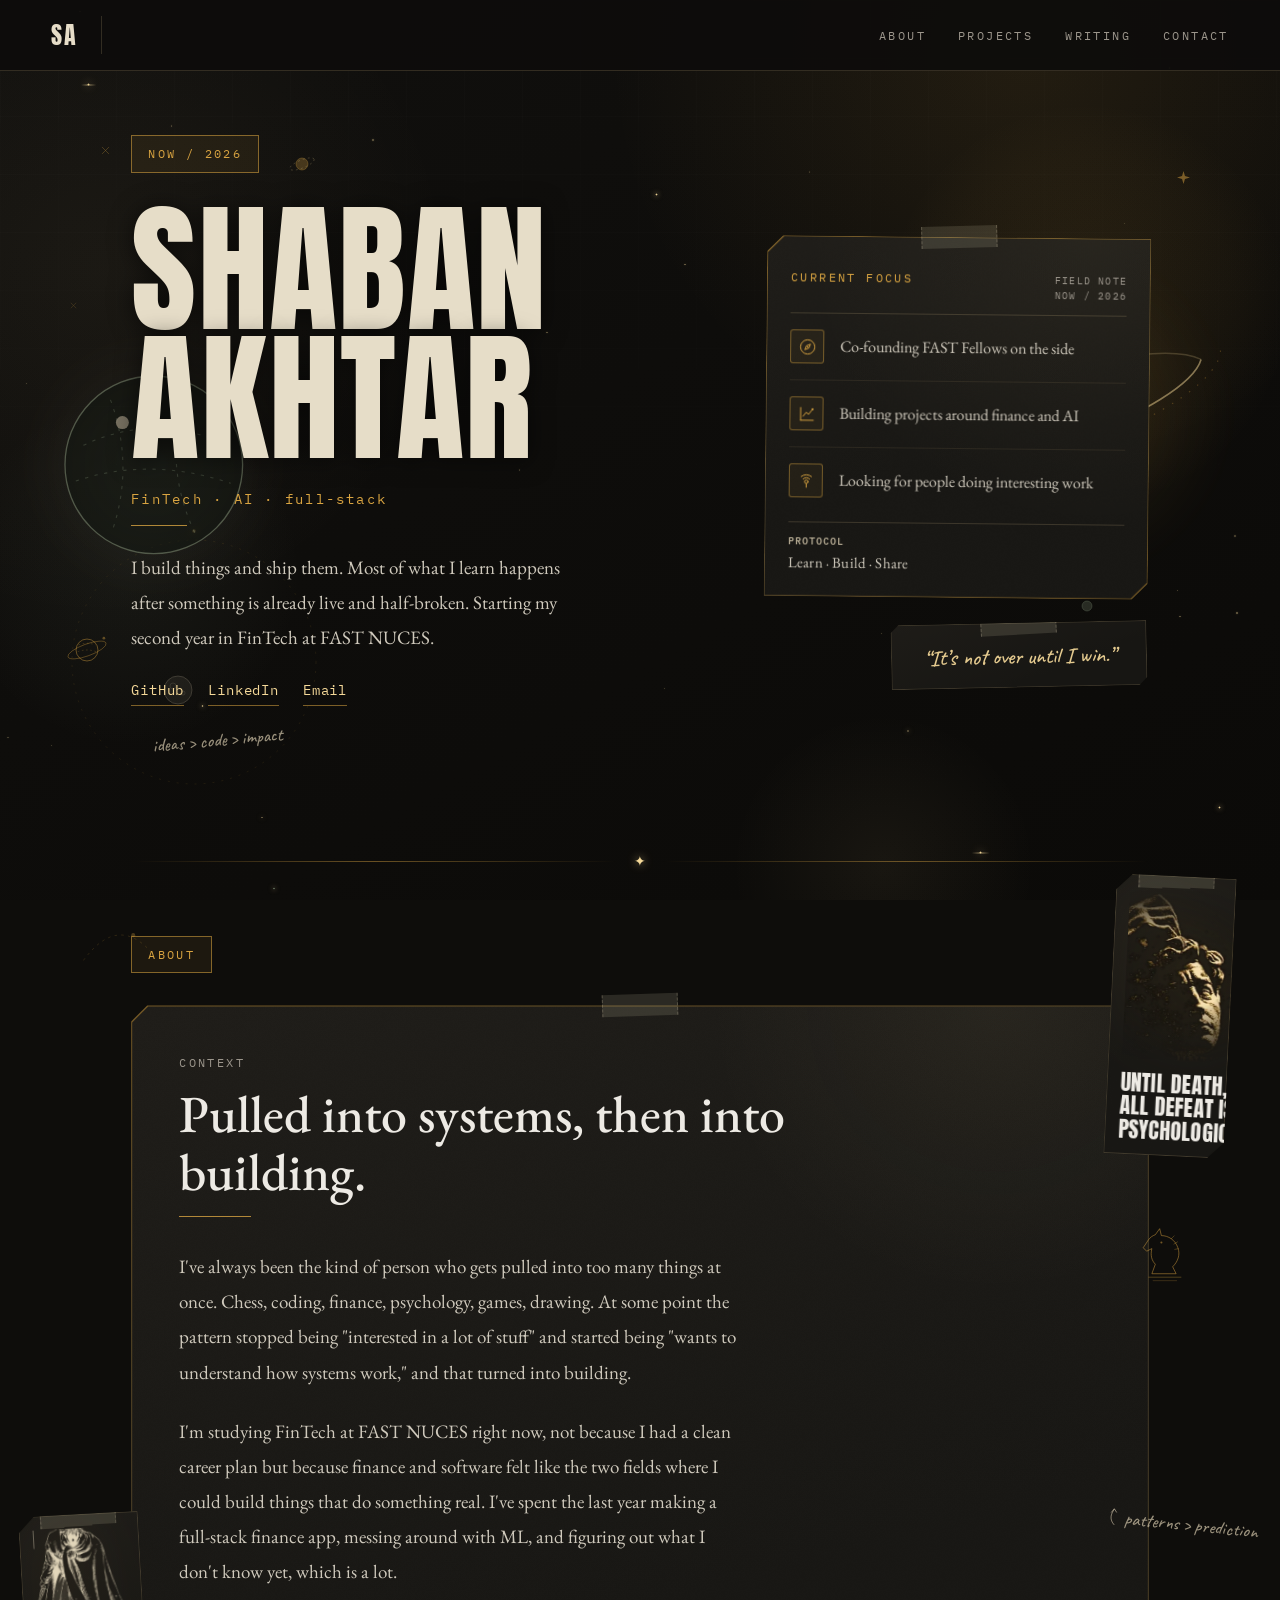
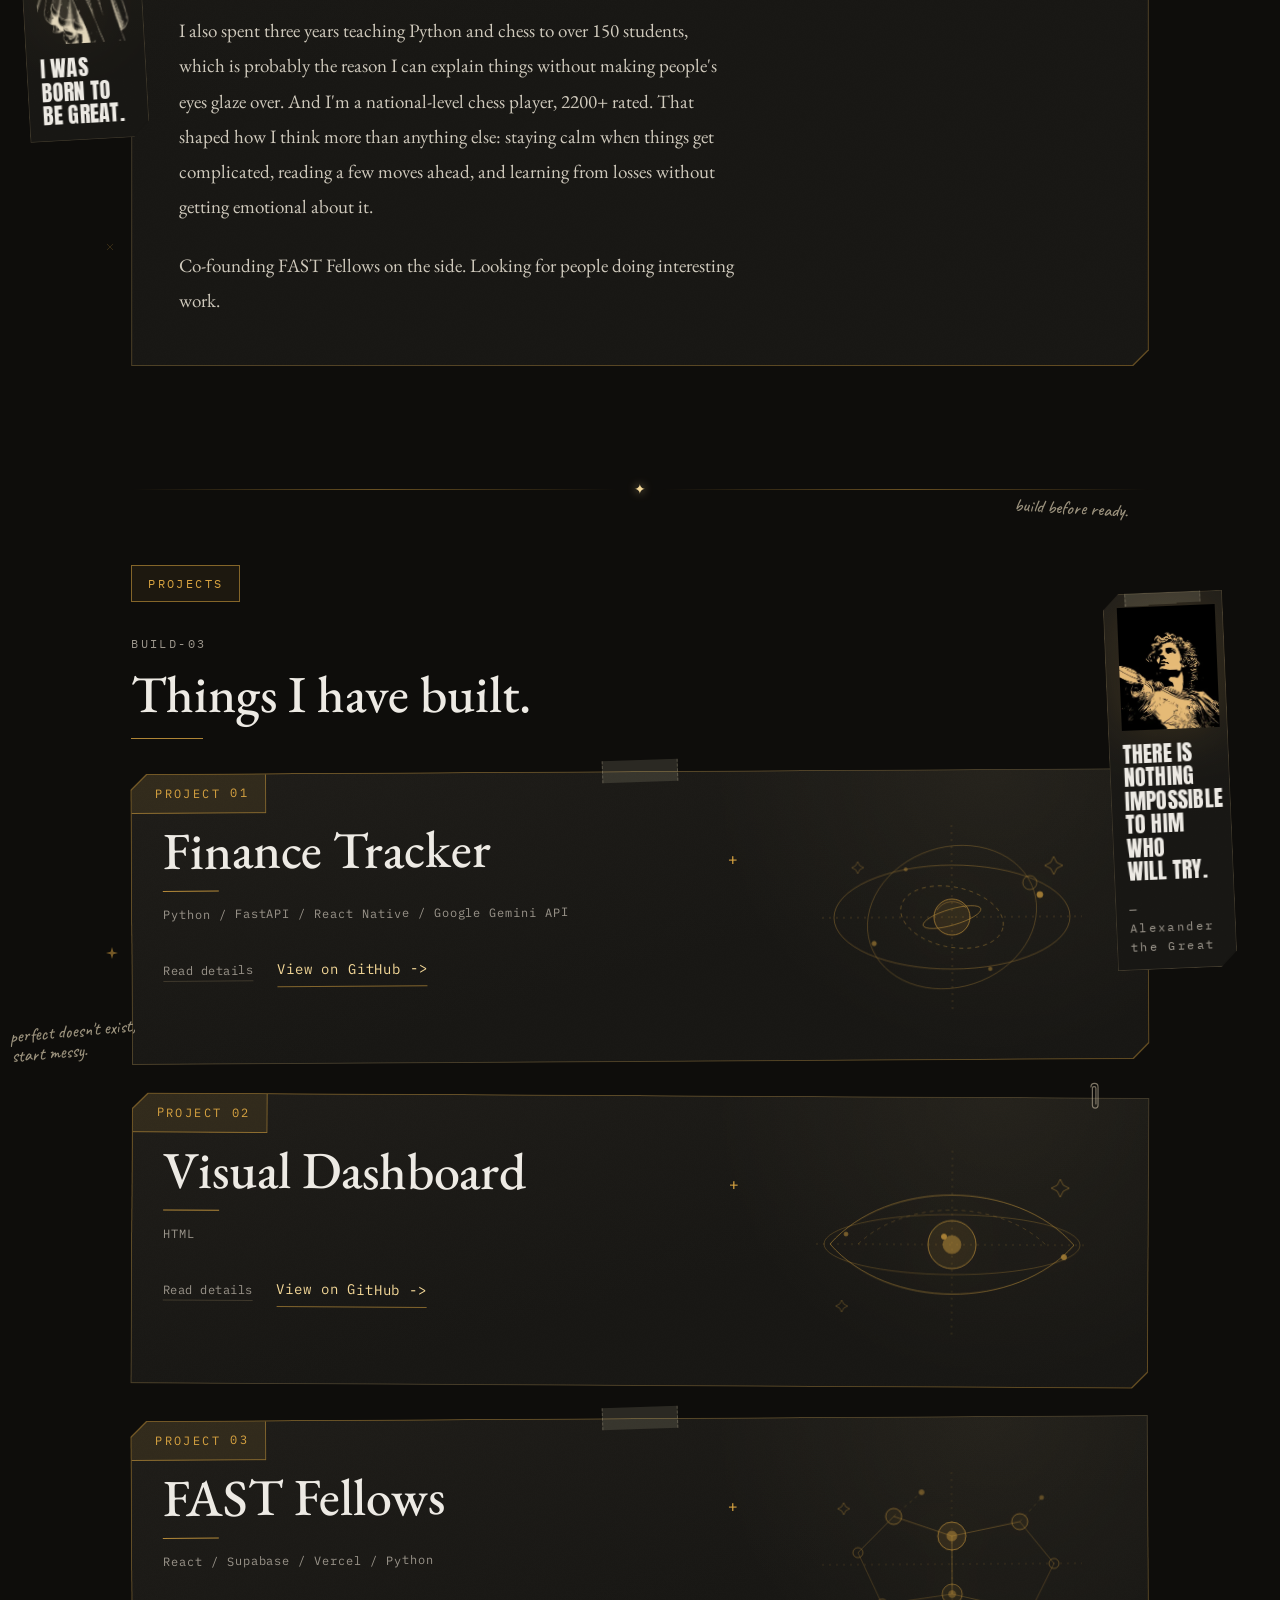
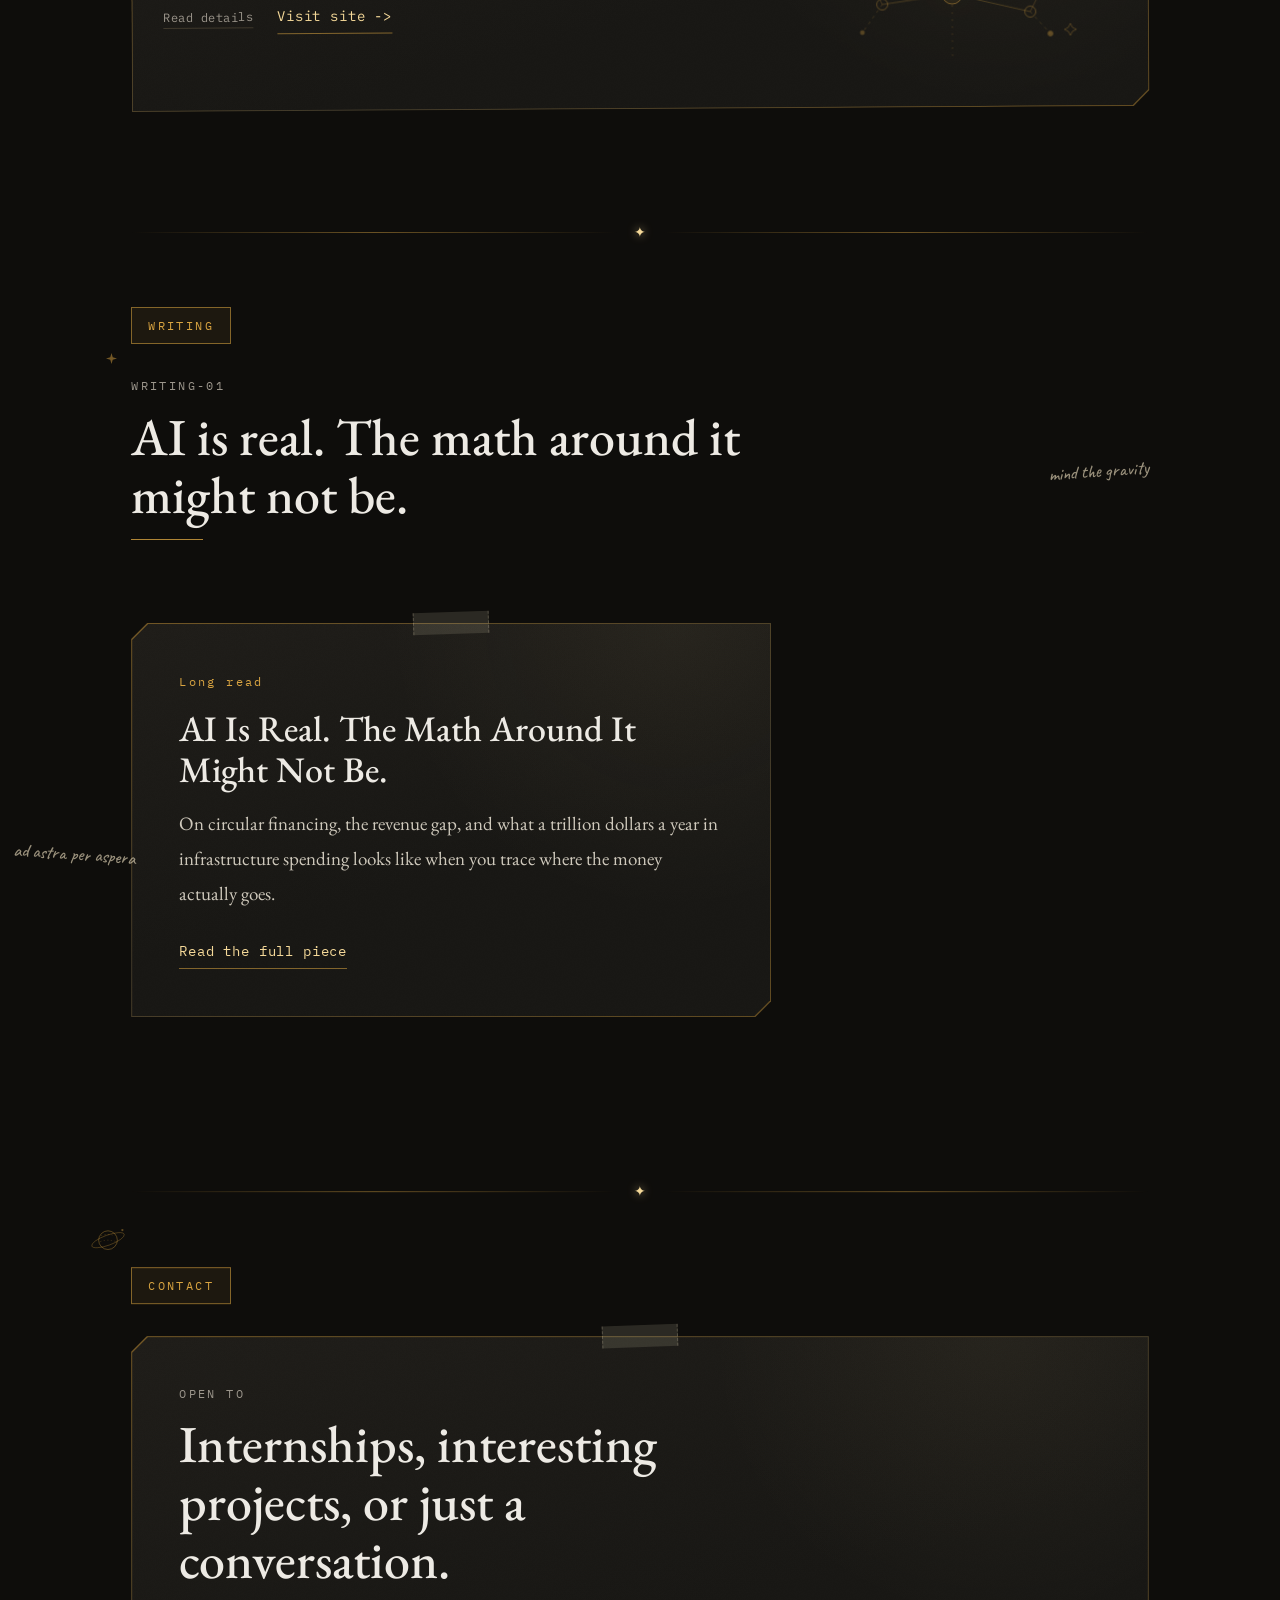
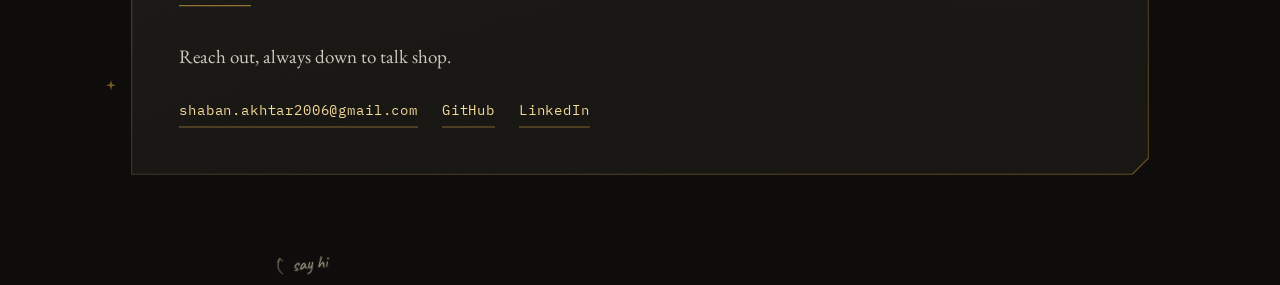
==== commit 6fda0943: "deploy: restore original black hole design" ====
--- a/index.html
+++ b/index.html
@@ -47,8 +47,8 @@
       async
       src="https://gc.zgo.at/count.js"
     ></script>
-    <script type="module" crossorigin src="./assets/index-DU1uUWp0.js"></script>
-    <link rel="stylesheet" crossorigin href="./assets/index-CoyqDEVZ.css">
+    <script type="module" crossorigin src="./assets/index-l2o2d8DV.js"></script>
+    <link rel="stylesheet" crossorigin href="./assets/index-PSV2Bes2.css">
   </head>
   <body>
     <div id="root"></div>
--- a/assets/index-PSV2Bes2.css
+++ b/assets/index-PSV2Bes2.css
@@ -0,0 +1 @@
+@font-face{font-family:Anton;font-style:normal;font-display:swap;font-weight:400;src:url(./anton-latin-400-normal-Byf51wtH.woff2) format("woff2"),url(./anton-latin-400-normal-AUNGEG_V.woff) format("woff")}@font-face{font-family:EB Garamond;font-style:normal;font-display:swap;font-weight:400;src:url(./eb-garamond-latin-400-normal-DSJrtJSV.woff2) format("woff2"),url(./eb-garamond-latin-400-normal-zgGxM6DR.woff) format("woff")}@font-face{font-family:EB Garamond;font-style:italic;font-display:swap;font-weight:400;src:url(./eb-garamond-latin-400-italic-KGnr19QW.woff2) format("woff2"),url(./eb-garamond-latin-400-italic-DxAerz_z.woff) format("woff")}@font-face{font-family:EB Garamond;font-style:normal;font-display:swap;font-weight:500;src:url(./eb-garamond-latin-500-normal-LNvnJ-zC.woff2) format("woff2"),url(./eb-garamond-latin-500-normal-DX0gtuIC.woff) format("woff")}@font-face{font-family:EB Garamond;font-style:normal;font-display:swap;font-weight:600;src:url(./eb-garamond-latin-600-normal-CdfBH7_K.woff2) format("woff2"),url(./eb-garamond-latin-600-normal-DVm8LGcc.woff) format("woff")}@font-face{font-family:IBM Plex Mono;font-style:normal;font-display:swap;font-weight:400;src:url(./ibm-plex-mono-latin-400-normal-DMJ8VG8y.woff2) format("woff2"),url(./ibm-plex-mono-latin-400-normal-CvHOgSBP.woff) format("woff")}@font-face{font-family:IBM Plex Mono;font-style:normal;font-display:swap;font-weight:500;src:url(./ibm-plex-mono-latin-500-normal-DSY6xOcd.woff2) format("woff2"),url(./ibm-plex-mono-latin-500-normal-CB9ihrfo.woff) format("woff")}@font-face{font-family:IBM Plex Mono;font-style:normal;font-display:swap;font-weight:600;src:url(./ibm-plex-mono-latin-600-normal-BgSNZQsw.woff2) format("woff2"),url(./ibm-plex-mono-latin-600-normal-DWFSQ4vo.woff) format("woff")}@font-face{font-family:Caveat;font-style:normal;font-display:swap;font-weight:500;src:url(./caveat-latin-500-normal-B9SDL8cy.woff2) format("woff2"),url(./caveat-latin-500-normal-Do9veZfZ.woff) format("woff")}:root{color-scheme:dark;--color-bg: #0e0d0b;--color-bg-soft: #131210;--color-surface: #171613;--color-surface-lift: #1e1c18;--color-text: #edeae4;--color-body: #cfc9bc;--color-muted: #9c968c;--color-accent: #d9a441;--color-spark: #f5d999;--color-sage: #93a487;--color-sage-dim: #6c7a61;--color-kraft: #c9bda3;--accent-rgb: 217, 164, 65;--spark-rgb: 245, 217, 153;--sage-rgb: 147, 164, 135;--kraft-rgb: 201, 189, 163;--line: rgba(var(--spark-rgb), .16);--line-strong: rgba(var(--accent-rgb), .55);--line-bold: rgba(var(--accent-rgb), .8);--shadow: rgba(0, 0, 0, .55);--font-display: "Anton", "Arial Narrow", sans-serif;--font-serif: "EB Garamond", Georgia, "Times New Roman", serif;--font-sans: ui-sans-serif, system-ui, -apple-system, BlinkMacSystemFont, "Segoe UI", sans-serif;--font-mono: "IBM Plex Mono", ui-monospace, SFMono-Regular, Menlo, Consolas, monospace;--font-hand: "Caveat", "Segoe Script", "Comic Sans MS", cursive;--text-xs: .75rem;--text-sm: .875rem;--text-base: 1rem;--text-lg: 1.1875rem;--text-xl: 1.5rem;--text-2xl: clamp(1.75rem, 3vw, 2.25rem);--text-3xl: clamp(2.25rem, 4.5vw, 3.25rem);--text-display: clamp(4rem, 11vw, 9rem);--leading-tight: 1.12;--leading-normal: 1.6;--leading-loose: 1.85;--tracking-wide: .2em;--max-width: 1120px;--gutter: clamp(20px, 4vw, 56px);--rail-width: 150px;--space-1: .25rem;--space-2: .5rem;--space-3: .75rem;--space-4: 1rem;--space-5: 1.25rem;--space-6: 1.5rem;--space-8: 2rem;--space-12: 3rem;--space-16: 4rem;--space-24: 6rem;--space-32: 8rem;--radius-sm: 3px;--radius-md: 8px;--notch: 16px;--ease-out: cubic-bezier(.22, 1, .36, 1);--ease-in-out: cubic-bezier(.65, 0, .35, 1);--duration-fast: .18s;--duration-base: .32s;--duration-slow: .64s;--spring-stiffness: 180;--spring-damping: 22;--z-ambient: -2;--z-grid: -1;--z-base: 0;--z-signal: 1;--z-header: 50;--z-warp: 90}*,*:before,*:after{box-sizing:border-box}html{position:relative;scroll-behavior:smooth}@media(prefers-reduced-motion:reduce){html{scroll-behavior:auto}}body{min-height:100vh;margin:0;color:var(--color-text);font-family:var(--font-serif);font-size:var(--text-base);line-height:var(--leading-normal);overflow-x:hidden;background-color:#0e0d0b}body:before{position:fixed;top:0;right:0;bottom:0;left:0;z-index:var(--z-grid);pointer-events:none;content:"";background-image:linear-gradient(rgba(255,255,255,.016) 1px,transparent 1px),linear-gradient(90deg,rgba(255,255,255,.012) 1px,transparent 1px);background-size:58px 58px;-webkit-mask-image:linear-gradient(to bottom,black,transparent 82%);mask-image:linear-gradient(to bottom,black,transparent 82%)}a{color:inherit;text-decoration:none}a:focus-visible,button:focus-visible{outline:2px solid var(--color-spark);outline-offset:5px;border-radius:var(--radius-sm)}img{max-width:100%;height:auto;display:block}h1,h2,h3,p{margin:0}.container{width:100%;max-width:var(--max-width);margin-inline:auto;padding-inline:var(--gutter)}.page-transition{min-height:100vh;will-change:opacity}@media(prefers-reduced-motion:reduce){.page-transition{animation:none;transform:none!important}}.plate{position:relative;background:linear-gradient(160deg,rgba(var(--accent-rgb),.5),rgba(var(--spark-rgb),.22) 55%,rgba(var(--accent-rgb),.42));clip-path:polygon(var(--notch) 0,100% 0,100% calc(100% - var(--notch)),calc(100% - var(--notch)) 100%,0 100%,0 var(--notch))}.plate:before{content:"";position:absolute;top:1px;right:1px;bottom:1px;left:1px;background:radial-gradient(circle at 85% 0%,rgba(var(--spark-rgb),.05),transparent 18rem),linear-gradient(165deg,var(--color-surface-lift),var(--color-surface) 60%);clip-path:polygon(var(--notch) 0,100% 0,100% calc(100% - var(--notch)),calc(100% - var(--notch)) 100%,0 100%,0 var(--notch))}.plate:after{content:"";position:absolute;top:1px;right:1px;bottom:1px;left:1px;pointer-events:none;opacity:.35;background-image:url("data:image/svg+xml,%3Csvg xmlns='http://www.w3.org/2000/svg' width='140' height='140'%3E%3Cfilter id='n'%3E%3CfeTurbulence type='fractalNoise' baseFrequency='0.9' numOctaves='2'/%3E%3CfeColorMatrix values='0 0 0 0 1 0 0 0 0 1 0 0 0 0 1 0 0 0 0.035 0'/%3E%3C/filter%3E%3Crect width='140' height='140' filter='url(%23n)'/%3E%3C/svg%3E");clip-path:polygon(var(--notch) 0,100% 0,100% calc(100% - var(--notch)),calc(100% - var(--notch)) 100%,0 100%,0 var(--notch))}.plate>*{position:relative;z-index:1}.tape{position:absolute;top:-11px;left:50%;z-index:2;width:76px;height:22px;transform:translate(-50%) rotate(-2deg);background:rgba(var(--kraft-rgb),.16);border-left:1px dashed rgba(var(--kraft-rgb),.28);border-right:1px dashed rgba(var(--kraft-rgb),.28);pointer-events:none}.visually-hidden{position:absolute;width:1px;height:1px;padding:0;margin:-1px;overflow:hidden;clip:rect(0,0,0,0);white-space:nowrap;border:0}._header_oqpf6_1{position:sticky;top:0;z-index:var(--z-header);display:flex;align-items:center;justify-content:space-between;gap:var(--space-6);padding:var(--space-4) var(--gutter);background:#0e0d0beb;border-bottom:1px solid var(--line)}._wordmark_oqpf6_35{font-family:var(--font-display);font-size:var(--text-xl);letter-spacing:.06em;color:#e6ddc8;border-right:1px solid var(--line);padding-right:var(--space-6)}._nav_oqpf6_53{display:flex;gap:var(--space-8);font-family:var(--font-mono);font-size:var(--text-xs);letter-spacing:var(--tracking-wide);text-transform:uppercase;color:var(--color-muted)}._nav_oqpf6_53 a{transition:color var(--duration-fast) var(--ease-out)}._nav_oqpf6_53 a:hover{color:var(--color-accent)}@media(max-width:560px){._nav_oqpf6_53{gap:var(--space-4);letter-spacing:.1em}}._rail_qxkto_1{display:none}@media(min-width:1340px){._rail_qxkto_1{display:block;position:fixed;top:72px;bottom:24px;left:12px;width:var(--rail-width);z-index:var(--z-signal)}}._line_qxkto_37{position:absolute;top:0;right:0;bottom:0;left:0;height:100%;overflow:visible}._path_qxkto_55{fill:none;stroke:rgba(var(--accent-rgb),.82);stroke-width:1.35;stroke-linecap:round}._pathGlow_qxkto_69{fill:none;stroke:rgba(var(--accent-rgb),.16);stroke-width:5.5;stroke-linecap:round}._pathGhost_qxkto_83{fill:none;stroke:rgba(var(--spark-rgb),.2);stroke-width:1;stroke-dasharray:3 6}._bendDot_qxkto_99{fill:rgba(var(--spark-rgb),.55);animation:_glyphTwinkle_qxkto_1 4.2s ease-in-out infinite alternate}._bendDot_qxkto_99:nth-of-type(3n){animation-delay:-1.4s}._bendDot_qxkto_99:nth-of-type(3n+1){animation-delay:-2.8s}._tailSpark_qxkto_125{fill:var(--color-spark);pointer-events:none}._glyph_qxkto_135{fill:rgba(var(--spark-rgb),.45);animation:_glyphTwinkle_qxkto_1 5.5s ease-in-out infinite alternate}._glyph_qxkto_135:nth-of-type(odd){animation-delay:-2.6s}._node_qxkto_153{fill:rgba(var(--spark-rgb),.55)}._cometTrail_qxkto_161,._comet_qxkto_161{pointer-events:none}._comet_qxkto_161{fill:var(--color-spark)}@keyframes _glyphTwinkle_qxkto_1{0%{opacity:.3}to{opacity:.85}}._labels_qxkto_197{position:absolute;top:0;right:0;bottom:0;left:0;margin:0;padding:0;list-style:none}._labelItem_qxkto_213{position:absolute;left:68px;transform:translateY(-50%)}._label_qxkto_197,._labelActive_qxkto_227{display:grid;gap:2px;font-family:var(--font-mono);font-size:.6875rem;letter-spacing:.14em;color:var(--color-muted);transition:color var(--duration-fast) var(--ease-out)}._label_qxkto_197:hover{color:var(--color-text)}._labelActive_qxkto_227{color:var(--color-spark)}._num_qxkto_263{font-size:.625rem;opacity:.7}@media(prefers-reduced-motion:reduce){._glyph_qxkto_135,._bendDot_qxkto_99{animation:none}}._hero_4lcr9_1{position:relative;display:grid;gap:var(--space-8);padding-block:var(--space-16) var(--space-24)}._hero_4lcr9_1[data-active=true] ._panel_4lcr9_15{filter:drop-shadow(0 0 24px rgba(var(--accent-rgb),.2))}._marker_4lcr9_23{justify-self:start;font-family:var(--font-mono);font-size:var(--text-xs);letter-spacing:var(--tracking-wide);color:var(--color-accent);border:1px solid var(--line-strong);background:rgba(var(--accent-rgb),.08);padding:var(--space-2) var(--space-4)}._copy_4lcr9_45{display:grid;gap:var(--space-6);max-width:56ch}._title_4lcr9_57{font-family:var(--font-display);font-size:var(--text-display);font-weight:400;line-height:.92;text-transform:uppercase;letter-spacing:.01em;color:#e6ddc8;text-shadow:0 2px 24px rgba(0,0,0,.6)}._titleLine_4lcr9_79{display:block}._status_4lcr9_87{font-family:var(--font-mono);font-size:var(--text-sm);letter-spacing:.16em;color:var(--color-accent);padding-bottom:var(--space-4);position:relative}._status_4lcr9_87:after{content:"";position:absolute;left:0;bottom:0;width:56px;height:1px;background:var(--line-bold)}._lede_4lcr9_125{font-size:var(--text-lg);line-height:var(--leading-loose);color:var(--color-body)}._actions_4lcr9_137{display:flex;flex-wrap:wrap;gap:var(--space-6);font-family:var(--font-mono);font-size:var(--text-sm);letter-spacing:.06em}._actions_4lcr9_137 a{color:var(--color-spark);padding-bottom:3px;border-bottom:1px solid var(--line-strong);transition:color var(--duration-fast) var(--ease-out),border-color var(--duration-fast) var(--ease-out)}._actions_4lcr9_137 a:hover{color:var(--color-accent);border-color:var(--color-accent)}._panelWrap_4lcr9_183{position:relative;max-width:26rem}._panel_4lcr9_15{padding:var(--space-8) var(--space-6) var(--space-6)}._panelHead_4lcr9_201{display:flex;align-items:baseline;justify-content:space-between;gap:var(--space-4);margin-bottom:var(--space-4);padding-bottom:var(--space-3);border-bottom:1px solid var(--line)}._monoLabel_4lcr9_221{font-family:var(--font-mono);font-size:var(--text-xs);letter-spacing:var(--tracking-wide);color:var(--color-accent)}._panelMeta_4lcr9_235{font-family:var(--font-mono);font-size:.625rem;letter-spacing:.12em;color:var(--color-muted);text-align:right;line-height:1.5}._focusList_4lcr9_253{display:grid;gap:var(--space-4);margin:0;padding:0;list-style:none}._focusRow_4lcr9_269{display:grid;grid-template-columns:34px minmax(0,1fr);align-items:center;column-gap:var(--space-4);padding-bottom:var(--space-4);border-bottom:1px solid rgba(var(--spark-rgb),.08)}._focusRow_4lcr9_269:last-child{border-bottom:0;padding-bottom:0}._focusIcon_4lcr9_297{display:grid;place-items:center;width:34px;height:34px;color:var(--color-accent);border:1px solid rgba(var(--accent-rgb),.45);border-radius:var(--radius-sm);background:rgba(var(--accent-rgb),.06)}._focusIcon_4lcr9_297 svg{width:19px;height:19px}._focusText_4lcr9_329{font-size:var(--text-base);line-height:var(--leading-normal);color:var(--color-body)}._panelFoot_4lcr9_345{display:flex;justify-content:space-between;gap:var(--space-4);margin-top:var(--space-6);padding-top:var(--space-3);border-top:1px solid var(--line);font-family:var(--font-serif);font-size:.9375rem;line-height:1.35;letter-spacing:.01em;color:var(--color-body)}._panelFoot_4lcr9_345 b{display:block;font-family:var(--font-mono);font-weight:500;font-size:.625rem;letter-spacing:.1em;color:var(--color-kraft);margin-bottom:4px}._mindsetNote_4lcr9_399{position:relative;max-width:16rem;margin-top:var(--space-6);margin-left:auto;padding:var(--space-5) var(--space-6) var(--space-4);rotate:-1.8deg;background:linear-gradient(160deg,var(--color-surface-lift),var(--color-surface) 70%);border:1px solid var(--line);box-shadow:0 18px 44px -28px var(--shadow);clip-path:polygon(8px 0,100% 0,100% calc(100% - 8px),calc(100% - 8px) 100%,0 100%,0 8px)}._mindsetNote_4lcr9_399 p{margin:0;font-family:var(--font-hand);font-size:1.4rem;line-height:1.2;text-align:center;color:rgba(var(--spark-rgb),.92)}@media(min-width:900px){._hero_4lcr9_1{grid-template-columns:minmax(0,1fr) minmax(0,24rem);grid-template-areas:"marker marker" "copy   panel";align-items:start;column-gap:var(--space-12)}._marker_4lcr9_23{grid-area:marker}._copy_4lcr9_45{grid-area:copy}._panelWrap_4lcr9_183{grid-area:panel;margin-top:var(--space-8);transform:rotate(.6deg)}}._doodle_15597_3,._note_15597_5{display:none}@media(min-width:1220px){._doodle_15597_3{display:block;position:absolute;color:rgba(var(--accent-rgb),.5);pointer-events:none;z-index:2}._note_15597_5{display:inline-flex;align-items:flex-start;gap:4px;position:absolute;font-family:var(--font-hand);font-size:1.15rem;line-height:1.1;color:rgba(var(--kraft-rgb),.75);pointer-events:none;white-space:nowrap;z-index:2}}._float_15597_61{animation:_doodleFloat_15597_1 16s ease-in-out infinite alternate}._twinkle_15597_69{animation:_doodleTwinkle_15597_1 4.5s ease-in-out infinite alternate}._noteArrow_15597_77{width:14px;height:19px;stroke:currentColor;stroke-width:1.3;stroke-linecap:round;fill:none}._noteArrowRight_15597_95{width:26px;height:12px;stroke:currentColor;stroke-width:1.3;stroke-linecap:round;fill:none;margin-top:6px}@keyframes _doodleFloat_15597_1{0%{transform:translateY(-5px) rotate(var(--doodle-rotate, 0deg))}to{transform:translateY(5px) rotate(var(--doodle-rotate, 0deg))}}@keyframes _doodleTwinkle_15597_1{0%{opacity:.35}to{opacity:.9}}@media(prefers-reduced-motion:reduce){._float_15597_61,._twinkle_15597_69{animation:none}}._section_1mf75_1{position:relative;display:grid;gap:var(--space-8);padding-block:var(--space-4) var(--space-16)}._section_1mf75_1[data-active=true] .plate,._section_1mf75_1[data-active=true] ._plateWrap_1mf75_9{filter:drop-shadow(0 0 22px rgba(var(--accent-rgb),.18))}._section_1mf75_1[data-active=true] ._marker_1mf75_13{color:var(--color-spark);background:rgba(var(--accent-rgb),.16);box-shadow:0 0 20px rgba(var(--accent-rgb),.12)}._divider_1mf75_20{display:flex;align-items:center;gap:var(--space-4);padding-block:var(--space-8)}._divider_1mf75_20:before,._divider_1mf75_20:after{content:"";flex:1;height:1px;background:linear-gradient(to right,transparent,rgba(var(--accent-rgb),.45),transparent)}._dividerStar_1mf75_40{color:var(--color-spark);font-size:var(--text-sm);text-shadow:0 0 10px rgba(var(--spark-rgb),.7)}._marker_1mf75_13{justify-self:start;font-family:var(--font-mono);font-size:var(--text-xs);letter-spacing:var(--tracking-wide);color:var(--color-accent);border:1px solid var(--line-strong);background:rgba(var(--accent-rgb),.08);padding:var(--space-2) var(--space-4)}._heading_1mf75_58{display:grid;gap:var(--space-3)}._monoLabel_1mf75_63{font-family:var(--font-mono);font-size:var(--text-xs);letter-spacing:var(--tracking-wide);color:var(--color-muted)}._title_1mf75_71{font-family:var(--font-serif);font-size:var(--text-3xl);font-weight:500;line-height:var(--leading-tight);color:var(--color-text);max-width:24ch;padding-bottom:var(--space-4);position:relative}._title_1mf75_71:after{content:"";position:absolute;left:0;bottom:0;width:72px;height:1px;background:var(--line-bold)}._body_1mf75_92{display:grid;gap:var(--space-6);font-size:var(--text-lg);line-height:var(--leading-loose);color:var(--color-body)}._plateInner_1mf75_101 ._body_1mf75_92{max-width:62ch}._plateWrap_1mf75_9{position:relative}._plateInner_1mf75_101{display:grid;gap:var(--space-8);padding:clamp(var(--space-8),5vw,var(--space-12))}._scrap_15ths_11{position:absolute;top:var(--scrap-top, 0px);margin:0;z-index:2;width:clamp(120px,calc((100vw - var(--max-width)) / 2 + 40px),200px);padding:clamp(9px,1vw,14px);display:grid;grid-template-columns:1fr;align-items:center;gap:var(--space-3);rotate:var(--rotate);transform-origin:center;background:linear-gradient(165deg,var(--color-surface-lift),var(--color-surface) 62%);border:1px solid var(--line);box-shadow:0 24px 60px -32px var(--shadow);clip-path:polygon(var(--notch) 0,100% 0,100% calc(100% - var(--notch)),calc(100% - var(--notch)) 100%,0 100%,0 var(--notch))}._scrap_15ths_11:after{content:"";position:absolute;top:0;right:0;bottom:0;left:0;pointer-events:none;opacity:.3;clip-path:inherit;background-image:url("data:image/svg+xml,%3Csvg xmlns='http://www.w3.org/2000/svg' width='140' height='140'%3E%3Cfilter id='n'%3E%3CfeTurbulence type='fractalNoise' baseFrequency='0.9' numOctaves='2'/%3E%3CfeColorMatrix values='0 0 0 0 1 0 0 0 0 1 0 0 0 0 1 0 0 0 0.03 0'/%3E%3C/filter%3E%3Crect width='140' height='140' filter='url(%23n)'/%3E%3C/svg%3E")}._scrap_15ths_11[data-side=right]{right:calc((var(--max-width) - 100vw) / 2 - var(--gutter) + 50px)}._scrap_15ths_11[data-side=left]{left:calc((var(--max-width) - 100vw) / 2 - var(--gutter) + 24px)}._scrap_15ths_11[data-side=left] ._art_15ths_123{order:0}._art_15ths_123{position:relative;z-index:1;aspect-ratio:4 / 5;overflow:hidden;filter:drop-shadow(0 0 26px rgba(var(--accent-rgb),.16))}._art_15ths_123 img{width:100%;height:100%;object-fit:cover;object-position:center;will-change:transform}._caption_15ths_167{position:relative;z-index:1;display:grid;gap:var(--space-4)}._quote_15ths_181{margin:0;font-family:var(--font-display);font-weight:400;font-size:clamp(1.05rem,1.7vw,1.8rem);line-height:1.08;letter-spacing:.01em;text-transform:uppercase;color:var(--color-text);text-wrap:balance}._cite_15ths_205{font-family:var(--font-mono);font-style:normal;font-size:var(--text-xs);letter-spacing:var(--tracking-wide);color:var(--color-muted)}._cite_15ths_205:before{content:"— "}._scrap_15ths_11[data-image-only=true]{display:block;padding:10px;width:clamp(168px,calc((100vw - var(--max-width)) / 2 + var(--gutter) + 64px),236px)}._scrap_15ths_11[data-image-only=true][data-size=large]{width:clamp(224px,calc((100vw - var(--max-width)) / 2 + var(--gutter) + 136px),324px)}._scrap_15ths_11[data-side=right][data-size=large]{right:calc((var(--max-width) - 100vw) / 2 - var(--gutter) + 90px)}@media(min-width:1340px){._scrap_15ths_11[data-side=left],._scrap_15ths_11[data-side=left][data-image-only=true]{left:calc((var(--max-width) - 100vw) / 2 - var(--gutter) + 150px)}}@media(max-width:1279px){._scrap_15ths_11[data-image-only=true]{display:none!important}}._scrap_15ths_11[data-image-only=true] ._art_15ths_123{aspect-ratio:auto;overflow:visible}._scrap_15ths_11[data-image-only=true] ._art_15ths_123 img{height:auto;object-fit:contain}@media(max-width:1219px){._scrap_15ths_11,._scrap_15ths_11[data-image-only=true]{display:none!important}}@media(prefers-reduced-motion:reduce){._art_15ths_123 img{will-change:auto}}._orbit_1i6ot_1{width:100%;max-width:300px;height:auto;color:var(--color-accent);opacity:.8}._list_1yrha_1{display:grid;gap:var(--space-8);margin:0;padding:0;list-style:none}._plateWrap_1yrha_9{position:relative}._card_1yrha_13{display:grid;gap:var(--space-6);padding:var(--space-12) var(--space-8) var(--space-8)}._tab_1yrha_20{position:absolute;top:1px;left:1px;z-index:1;font-family:var(--font-mono);font-size:var(--text-xs);letter-spacing:var(--tracking-wide);color:var(--color-accent);background:rgba(var(--accent-rgb),.1);border-right:1px solid var(--line-strong);border-bottom:1px solid var(--line-strong);padding:var(--space-2) var(--space-4);clip-path:polygon(var(--notch) 0,100% 0,100% 100%,0 100%,0 var(--notch));padding-left:calc(var(--space-4) + var(--notch) / 2)}._detail_1yrha_38{display:grid;gap:var(--space-3);align-content:start}._title_1yrha_44{font-family:var(--font-serif);font-size:var(--text-3xl);font-weight:500;line-height:var(--leading-tight);color:var(--color-text);padding-bottom:var(--space-3);position:relative}._titleButton_1yrha_54{display:flex;width:100%;align-items:baseline;justify-content:space-between;gap:var(--space-4);border:0;padding:0;color:inherit;background:transparent;font:inherit;text-align:left;cursor:pointer}._toggleMark_1yrha_69{flex:0 0 auto;color:var(--color-accent);font-family:var(--font-mono);font-size:var(--text-base);font-weight:400}._title_1yrha_44:after{content:"";position:absolute;left:0;bottom:0;width:56px;height:1px;background:var(--line-bold)}._tech_1yrha_87{font-family:var(--font-mono);font-size:var(--text-xs);letter-spacing:.08em;color:var(--color-muted)}._description_1yrha_94{font-size:var(--text-lg);line-height:var(--leading-loose);color:var(--color-body);max-width:52ch}._descriptionWrap_1yrha_101{overflow:hidden}._actions_1yrha_105{display:flex;flex-wrap:wrap;align-items:baseline;gap:var(--space-4) var(--space-6);margin-top:var(--space-2)}._expandButton_1yrha_113{border:0;border-bottom:1px solid var(--line);padding:0 0 3px;color:var(--color-muted);background:transparent;font-family:var(--font-mono);font-size:var(--text-xs);letter-spacing:.04em;cursor:pointer;transition:color var(--duration-fast) var(--ease-out),border-color var(--duration-fast) var(--ease-out)}._expandButton_1yrha_113:hover,._expandButton_1yrha_113[aria-expanded=true]{color:var(--color-spark);border-color:var(--line-strong)}._link_1yrha_132{justify-self:start;margin-top:var(--space-3);font-family:var(--font-mono);font-size:var(--text-sm);letter-spacing:.06em;color:var(--color-spark);padding-bottom:3px;border-bottom:1px solid var(--line-strong);transition:color var(--duration-fast) var(--ease-out),border-color var(--duration-fast) var(--ease-out)}._link_1yrha_132:hover{color:var(--color-accent);border-color:var(--color-accent)}._art_1yrha_151{display:none;align-self:center;justify-self:center}._clip_1yrha_158{z-index:2;color:rgba(var(--kraft-rgb),.6)}@media(min-width:780px){._card_1yrha_13{grid-template-columns:minmax(0,1fr) minmax(0,330px);column-gap:var(--space-12)}._art_1yrha_151{display:block;filter:drop-shadow(0 0 18px rgba(var(--accent-rgb),.12))}}._root_1cki2_1{position:relative;width:min(32vw,27rem);min-width:19rem;aspect-ratio:1;pointer-events:none;isolation:isolate;contain:layout}._halo_1cki2_31{position:absolute;top:17%;right:17%;bottom:17%;left:17%;border-radius:50%;background:radial-gradient(circle,rgba(0,0,0,.98) 0 30%,rgba(var(--accent-rgb),.16) 42%,rgba(var(--sage-rgb),.06) 58%,transparent 72%);filter:blur(15px)}._disc_1cki2_65{position:absolute;top:0;right:0;bottom:0;left:0}._disc_1cki2_65 svg{display:block;width:100%;height:100%;overflow:visible}._outerOrbit_1cki2_97,._faintOrbit_1cki2_99,._eventHorizon_1cki2_101,._accretion_1cki2_89,._accretionSecondary_1cki2_89,._lensingArc_1cki2_107,._lensingArcBack_1cki2_109{fill:none;vector-effect:non-scaling-stroke}._outerOrbit_1cki2_97{stroke:rgba(var(--accent-rgb),.18);stroke-width:1;stroke-dasharray:3 10;transform-box:fill-box;transform-origin:center;animation:_black-hole-ring-primary_1cki2_1 132s linear infinite}._faintOrbit_1cki2_99{stroke:rgba(var(--sage-rgb),.14);stroke-width:1;transform-box:fill-box;transform-origin:center;animation:_black-hole-ring-secondary_1cki2_1 104s linear infinite}._accretion_1cki2_89{stroke:url(#accretion-light);stroke-width:2.5;stroke-linecap:round;stroke-dasharray:620 180;filter:drop-shadow(0 0 5px rgba(var(--accent-rgb),.4));transform-box:fill-box;transform-origin:center;animation:_black-hole-ring-primary_1cki2_1 48s linear infinite}._accretionSecondary_1cki2_89{stroke:url(#accretion-light-secondary);stroke-width:1.2;stroke-linecap:round;stroke-dasharray:520 210;opacity:.62;filter:drop-shadow(0 0 3px rgba(var(--accent-rgb),.3));transform-box:fill-box;transform-origin:center;animation:_black-hole-ring-secondary_1cki2_1 72s linear infinite}._lensingArc_1cki2_107,._lensingArcBack_1cki2_109{stroke:rgba(var(--spark-rgb),.28);stroke-width:1.4;stroke-linecap:round;animation:_lensingShimmer_1cki2_1 7s ease-in-out infinite}._lensingArcBack_1cki2_109{stroke:rgba(var(--sage-rgb),.2)}._eventHorizon_1cki2_101{stroke:rgba(var(--spark-rgb),.16);stroke-width:1;filter:drop-shadow(0 0 9px rgba(var(--accent-rgb),.3))}._particle_1cki2_251{position:absolute;left:var(--particle-x);top:var(--particle-y);width:3px;height:3px;border-radius:50%;background:var(--color-spark);opacity:.58;box-shadow:0 0 8px rgba(var(--spark-rgb),.7);animation:_particle-fall_1cki2_1 var(--particle-duration) linear infinite;animation-delay:var(--particle-delay)}._outerOrbit_1cki2_97,._faintOrbit_1cki2_99,._accretion_1cki2_89,._accretionSecondary_1cki2_89,._lensingArc_1cki2_107,._lensingArcBack_1cki2_109,._particle_1cki2_251{animation-play-state:paused}._root_1cki2_1[data-moving=true] ._outerOrbit_1cki2_97,._root_1cki2_1[data-moving=true] ._faintOrbit_1cki2_99,._root_1cki2_1[data-moving=true] ._accretion_1cki2_89,._root_1cki2_1[data-moving=true] ._accretionSecondary_1cki2_89,._root_1cki2_1[data-moving=true] ._lensingArc_1cki2_107,._root_1cki2_1[data-moving=true] ._lensingArcBack_1cki2_109,._root_1cki2_1[data-moving=true] ._particle_1cki2_251{animation-play-state:running}@keyframes _black-hole-ring-primary_1cki2_1{to{transform:rotate(360deg)}}@keyframes _black-hole-ring-secondary_1cki2_1{to{transform:rotate(-360deg)}}@keyframes _lensingShimmer_1cki2_1{0%,to{opacity:.2}50%{opacity:.42}}@keyframes _particle-fall_1cki2_1{0%{transform:translate(0) scale(var(--particle-scale));opacity:.12}48%{opacity:.7}to{transform:translate(var(--particle-drift-x),var(--particle-drift-y)) scale(.12);opacity:0}}@media(max-width:899px){._root_1cki2_1{width:min(76vw,21rem);min-width:0;opacity:.72}}@media(prefers-reduced-motion:reduce){._particle_1cki2_251,._outerOrbit_1cki2_97,._faintOrbit_1cki2_99,._accretion_1cki2_89,._accretionSecondary_1cki2_89,._lensingArc_1cki2_107,._lensingArcBack_1cki2_109{animation:none}}._gravityStage_1af18_1{position:relative;display:grid;align-items:center;min-height:31rem}._plateWrap_1af18_8{position:relative;z-index:2;max-width:40rem}._blackHoleWrap_1af18_14{position:absolute;z-index:1;top:50%;right:clamp(-6rem,-3vw,-2rem);transform:translateY(-50%);opacity:.88;-webkit-mask-image:linear-gradient(to left,#000 72%,transparent 100%);mask-image:linear-gradient(to left,#000 72%,transparent 100%)}._card_1af18_24{display:grid;gap:var(--space-4);padding:clamp(var(--space-8),4vw,var(--space-12))}._meta_1af18_30{font-family:var(--font-mono);font-size:var(--text-xs);letter-spacing:var(--tracking-wide);color:var(--color-accent)}._title_1af18_37{font-family:var(--font-serif);font-size:var(--text-2xl);font-weight:500;line-height:var(--leading-tight);color:var(--color-text)}._excerpt_1af18_45{font-size:var(--text-lg);line-height:var(--leading-loose);color:var(--color-body)}._link_1af18_51{justify-self:start;margin-top:var(--space-3);font-family:var(--font-mono);font-size:var(--text-sm);letter-spacing:.06em;color:var(--color-spark);padding-bottom:3px;border-bottom:1px solid var(--line-strong);transition:color var(--duration-fast) var(--ease-out),border-color var(--duration-fast) var(--ease-out)}._link_1af18_51:hover{color:var(--color-accent);border-color:var(--color-accent)}@media(min-width:900px){._plateWrap_1af18_8{width:min(64%,40rem)}}@media(max-width:899px){._gravityStage_1af18_1{min-height:39rem;align-items:start;padding-bottom:13rem}._blackHoleWrap_1af18_14{top:auto;right:-3.5rem;bottom:-2rem;transform:none;opacity:.66;-webkit-mask-image:linear-gradient(to bottom,transparent 0%,#000 24%);mask-image:linear-gradient(to bottom,transparent 0%,#000 24%)}}@media(prefers-reduced-motion:reduce){._blackHoleWrap_1af18_14{opacity:.58}}._panel_x19e1_2{display:grid;gap:var(--space-6)}._links_x19e1_7{display:flex;flex-wrap:wrap;gap:var(--space-6);font-family:var(--font-mono);font-size:var(--text-sm);letter-spacing:.06em}._links_x19e1_7 a{color:var(--color-spark);padding-bottom:3px;border-bottom:1px solid var(--line-strong);transition:color var(--duration-fast) var(--ease-out),border-color var(--duration-fast) var(--ease-out)}._links_x19e1_7 a:hover{color:var(--color-accent);border-color:var(--color-accent)}._home_1rkl9_1{position:relative}._shell_146x8_1{width:100%;max-width:47rem;margin-inline:auto;padding:var(--space-16) var(--gutter) var(--space-24)}._readingProgress_146x8_8{position:fixed;top:0;left:0;right:0;z-index:calc(var(--z-header) + 1);height:3px;transform-origin:left center;background:linear-gradient(90deg,var(--color-accent),var(--color-spark));box-shadow:0 0 12px rgba(var(--accent-rgb),.5);pointer-events:none}._hero_146x8_21{display:grid;gap:var(--space-4);padding-bottom:var(--space-8);margin-bottom:var(--space-12);position:relative}._hero_146x8_21:after{content:"✦";position:absolute;bottom:-.7em;left:50%;transform:translate(-50%);color:var(--color-spark);font-size:var(--text-sm);text-shadow:0 0 10px rgba(var(--spark-rgb),.7)}._hero_146x8_21:before{content:"";position:absolute;bottom:0;left:0;right:0;height:1px;background:linear-gradient(to right,transparent,rgba(var(--accent-rgb),.45),transparent)}._kicker_146x8_55{justify-self:start;font-family:var(--font-mono);font-size:var(--text-xs);letter-spacing:var(--tracking-wide);color:var(--color-accent);border:1px solid var(--line-strong);background:rgba(var(--accent-rgb),.08);padding:var(--space-2) var(--space-4)}._title_146x8_66{font-family:var(--font-serif);font-size:var(--text-3xl);font-weight:500;line-height:var(--leading-tight);color:var(--color-text)}._byline_146x8_74{font-family:var(--font-mono);font-size:var(--text-sm);letter-spacing:.08em;color:var(--color-muted)}._body_146x8_81{display:grid;gap:var(--space-6);font-size:var(--text-lg);line-height:var(--leading-loose);color:var(--color-body)}._body_146x8_81 h2{margin-top:var(--space-8);font-family:var(--font-serif);font-size:var(--text-2xl);font-weight:500;line-height:var(--leading-tight);color:var(--color-text);padding-bottom:var(--space-3);position:relative}._body_146x8_81 h2:after{content:"";position:absolute;left:0;bottom:0;width:56px;height:1px;background:var(--line-bold)}._figure_146x8_110{margin:var(--space-6) 0}._figure_146x8_110 img{width:100%;border:1px solid var(--line-strong);background:var(--color-surface);padding:var(--space-2)}._sources_146x8_121{margin-top:var(--space-12);padding-top:var(--space-8);border-top:1px solid var(--line);font-size:var(--text-base)}._sources_146x8_121 h2{font-family:var(--font-serif);font-size:var(--text-xl);font-weight:500;color:var(--color-text);margin-bottom:var(--space-4)}._sources_146x8_121 ul{display:grid;gap:var(--space-3);margin:0;padding-left:var(--space-6);color:var(--color-muted)}._sources_146x8_121 a{color:var(--color-accent)}._sources_146x8_121 a:hover{text-decoration:underline;text-underline-offset:3px}._field_81wq3_9{position:fixed;top:0;right:0;bottom:0;left:0;z-index:var(--z-ambient);pointer-events:none;overflow:hidden;background:radial-gradient(circle at 80% 6%,rgba(var(--accent-rgb),.1),transparent 26rem),radial-gradient(circle at 8% 30%,rgba(var(--spark-rgb),.05),transparent 22rem),linear-gradient(150deg,#11100e,#0e0d0b 45%,#0b0a08)}._field_81wq3_9[data-paused=true] *{animation-play-state:paused!important}._layerFar_81wq3_49,._layerMid_81wq3_51,._layerNear_81wq3_53{position:absolute;top:0;right:0;bottom:0;left:0}._nebula_81wq3_67{position:absolute;border-radius:50%;animation:_breathe_81wq3_1 34s ease-in-out infinite alternate}._nebulaAmber_81wq3_79{top:4%;right:-6%;width:clamp(340px,42vw,640px);height:clamp(340px,42vw,640px);background:radial-gradient(closest-side,rgba(var(--accent-rgb),.085),rgba(var(--accent-rgb),.03) 55%,transparent 75%)}._nebulaSage_81wq3_105{top:38%;left:-8%;width:clamp(300px,36vw,560px);height:clamp(300px,36vw,560px);background:radial-gradient(closest-side,rgba(var(--sage-rgb),.07),rgba(var(--sage-rgb),.025) 55%,transparent 75%);animation-delay:-12s}._nebulaSpark_81wq3_133{top:72%;left:52%;width:clamp(280px,34vw,520px);height:clamp(280px,34vw,520px);background:radial-gradient(closest-side,rgba(var(--spark-rgb),.055),transparent 70%);animation-delay:-22s}._microStar_81wq3_165{position:absolute;border-radius:50%;background:rgba(var(--spark-rgb),.95);box-shadow:0 0 2px rgba(var(--spark-rgb),.5)}._star_81wq3_181{position:absolute;width:var(--size);height:var(--size);border-radius:50%;background:radial-gradient(circle,rgba(var(--spark-rgb),.95) 0%,rgba(var(--spark-rgb),.4) 45%,transparent 72%);box-shadow:0 0 5px rgba(var(--spark-rgb),.5);animation:_twinkle_81wq3_1 var(--tw) ease-in-out var(--delay) infinite alternate}._star_81wq3_181[data-tint=sage]{background:radial-gradient(circle,rgba(var(--sage-rgb),.9) 0%,rgba(var(--sage-rgb),.35) 45%,transparent 72%)}._star_81wq3_181[data-bright=true]{box-shadow:0 0 8px rgba(var(--spark-rgb),.65)}._star_81wq3_181[data-bright=true]:before,._star_81wq3_181[data-bright=true]:after{content:"";position:absolute;top:50%;left:50%;background:linear-gradient(to right,transparent,rgba(var(--spark-rgb),.7),transparent);transform:translate(-50%,-50%);animation:_sparkle_81wq3_1 var(--tw) ease-in-out var(--delay) infinite alternate}._star_81wq3_181[data-bright=true]:before{width:calc(var(--size) * 7);height:1px}._star_81wq3_181[data-bright=true]:after{width:1px;height:calc(var(--size) * 7)}._distantPlanet_81wq3_291{position:absolute;opacity:.75}._distantPlanet_81wq3_291 svg{width:100%;height:100%;overflow:visible}._distantA_81wq3_313{top:16%;left:22%;width:40px;height:40px;animation:_bob_81wq3_1 44s ease-in-out infinite alternate}._distantB_81wq3_329{top:66%;left:84%;width:24px;height:24px;animation:_bob_81wq3_1 52s ease-in-out -18s infinite alternate-reverse}._distantBody_81wq3_345{fill:rgba(var(--accent-rgb),.35);stroke:rgba(var(--accent-rgb),.5);stroke-width:.75}._distantBodySage_81wq3_357{fill:rgba(var(--sage-rgb),.28);stroke:rgba(var(--sage-rgb),.45);stroke-width:.75}._distantRing_81wq3_369{fill:none;stroke:rgba(var(--spark-rgb),.35);stroke-width:.75;stroke-dasharray:2 3}._orbit_81wq3_385{position:absolute;bottom:12%;left:5%;width:clamp(180px,22vw,260px);height:clamp(180px,22vw,260px);opacity:.55}._orbit_81wq3_385 svg{width:100%;height:100%;overflow:visible}._orbitRing_81wq3_415{fill:none;stroke:rgba(var(--accent-rgb),.18);stroke-width:1;stroke-dasharray:2 7}._orbitSpin_81wq3_429{position:absolute;top:0;right:0;bottom:0;left:0;animation:_spin_81wq3_1 58s linear infinite}._orbitPlanet_81wq3_441{position:absolute;top:-3px;left:50%;width:4px;height:4px;margin-left:-2px;border-radius:50%;background:radial-gradient(circle,rgba(var(--spark-rgb),.95),rgba(var(--accent-rgb),.5) 60%,transparent);box-shadow:0 0 8px rgba(var(--accent-rgb),.6)}._ringedPlanet_81wq3_477{position:absolute;top:26%;right:3%;width:clamp(260px,28vw,400px);height:clamp(260px,28vw,400px);opacity:.9;animation:_bob_81wq3_1 30s ease-in-out infinite alternate}._ringedPlanet_81wq3_477:before{content:"";position:absolute;top:12%;right:12%;bottom:12%;left:12%;border-radius:50%;background:radial-gradient(circle,rgba(var(--accent-rgb),.22),rgba(var(--accent-rgb),.08) 42%,transparent 72%);filter:blur(24px);transform:scale(1.15)}._ringedPlanet_81wq3_477 svg{width:100%;height:100%;overflow:visible}._planetBody_81wq3_539{fill:#0e0d0b99;stroke:rgba(var(--accent-rgb),.55);stroke-width:1.1}._planetLat_81wq3_551{fill:none;stroke:rgba(var(--accent-rgb),.28);stroke-width:.8;stroke-dasharray:3 4}._planetGlint_81wq3_565{fill:rgba(var(--spark-rgb),.7)}._planetRing_81wq3_573{fill:none;stroke:rgba(var(--spark-rgb),.55);stroke-width:1.1}._planetRingBack_81wq3_585{fill:none;stroke:rgba(var(--spark-rgb),.22);stroke-width:1}._planetRingOuter_81wq3_601{fill:none;stroke:rgba(var(--accent-rgb),.3);stroke-width:.8;stroke-dasharray:1 6}._sagePlanet_81wq3_621{position:absolute;top:36%;left:1%;width:clamp(200px,22vw,340px);height:clamp(200px,22vw,340px);opacity:.76;animation:_sageBob_81wq3_1 37s ease-in-out -14s infinite alternate-reverse}._sagePlanet_81wq3_621:before{content:"";position:absolute;top:14%;right:14%;bottom:14%;left:14%;border-radius:50%;background:radial-gradient(circle,rgba(var(--sage-rgb),.2),rgba(var(--kraft-rgb),.06) 46%,transparent 74%);filter:blur(22px);transform:scale(1.16)}._sagePlanet_81wq3_621 svg{position:relative;width:100%;height:100%;overflow:visible}._sagePlanetBody_81wq3_685{fill:#141813b8;stroke:rgba(var(--sage-rgb),.62);stroke-width:1.2}._sagePlanetMark_81wq3_697{fill:none;stroke:rgba(var(--sage-rgb),.32);stroke-width:1;stroke-dasharray:3 6}._sagePlanetGlint_81wq3_711{fill:rgba(var(--kraft-rgb),.72)}._moon_81wq3_721{position:absolute;top:74%;left:12%;width:48px;height:48px;opacity:.6;animation:_bob_81wq3_1 38s ease-in-out -9s infinite alternate-reverse}._moon_81wq3_721 svg{width:100%;height:100%}._moonBody_81wq3_751{fill:rgba(var(--kraft-rgb),.14);stroke:rgba(var(--kraft-rgb),.4);stroke-width:.9}._moonCrater_81wq3_763{fill:none;stroke:rgba(var(--kraft-rgb),.35);stroke-width:.7}._shootingStar_81wq3_779{position:absolute;width:130px;height:1.5px;border-radius:999px;background:linear-gradient(to left,rgba(var(--spark-rgb),.95),rgba(var(--spark-rgb),.35) 40%,transparent);box-shadow:0 0 6px 1px rgba(var(--spark-rgb),.4);opacity:0}._shootA_81wq3_815{top:12%;left:8%;transform:rotate(24deg);animation:_shoot_81wq3_779 17s linear 4s infinite}._shootB_81wq3_829{top:55%;left:55%;transform:rotate(16deg);animation:_shoot_81wq3_779 23s linear 13s infinite}@keyframes _twinkle_81wq3_1{0%{opacity:.5;scale:.82}to{opacity:1;scale:1.12}}@keyframes _sparkle_81wq3_1{0%,70%{opacity:0}to{opacity:.7}}@keyframes _spin_81wq3_1{to{transform:rotate(360deg)}}@keyframes _bob_81wq3_1{0%{transform:translateY(-9px)}to{transform:translateY(9px)}}@keyframes _sageBob_81wq3_1{0%{transform:translateY(10px)}to{transform:translateY(-12px)}}@keyframes _breathe_81wq3_1{0%{opacity:.55}to{opacity:1}}@keyframes _shoot_81wq3_779{0%{opacity:0;transform:rotate(var(--shoot-angle, 20deg)) translate(0)}2%{opacity:.9}7%{opacity:0;transform:rotate(var(--shoot-angle, 20deg)) translate(46vw)}to{opacity:0;transform:rotate(var(--shoot-angle, 20deg)) translate(46vw)}}._shootA_81wq3_815{--shoot-angle: 24deg}._shootB_81wq3_829{--shoot-angle: 16deg}@media(max-width:640px){._star_81wq3_181:nth-child(2n),._microStar_81wq3_165:nth-child(3n){display:none}._orbit_81wq3_385,._moon_81wq3_721{display:none}._ringedPlanet_81wq3_477{opacity:.62;width:190px;height:190px;top:18%;right:-8%}._sagePlanet_81wq3_621{opacity:.48;width:150px;height:150px;top:38%;left:-12%}._shootB_81wq3_829{display:none}}@media(prefers-reduced-motion:reduce){._star_81wq3_181,._orbitSpin_81wq3_429,._nebula_81wq3_67,._distantPlanet_81wq3_291,._ringedPlanet_81wq3_477,._sagePlanet_81wq3_621,._moon_81wq3_721,._shootingStar_81wq3_779,._star_81wq3_181[data-bright=true]:before,._star_81wq3_181[data-bright=true]:after{animation:none}._star_81wq3_181{opacity:.72}._star_81wq3_181[data-bright=true]:before,._star_81wq3_181[data-bright=true]:after{opacity:.45}._shootingStar_81wq3_779{display:none}}._overlay_hvjai_1{position:fixed;top:0;right:0;bottom:0;left:0;z-index:var(--z-warp);display:grid;place-items:center;pointer-events:none}._vignette_hvjai_21{position:absolute;top:0;right:0;bottom:0;left:0;background:radial-gradient(circle at 50% 50%,rgba(0,0,0,.12) 12%,transparent 28%,rgba(5,4,3,.72) 68%,rgba(2,2,1,.94))}._hole_hvjai_45{position:relative;width:min(64vmin,520px);height:min(64vmin,520px);filter:drop-shadow(0 0 60px rgba(var(--accent-rgb),.22))}._spin_hvjai_59{width:100%;height:100%}._spin_hvjai_59 svg{width:100%;height:100%;overflow:visible}._outerOrbit_hvjai_81{fill:none;stroke:rgba(var(--spark-rgb),.2);stroke-width:1;stroke-dasharray:3 8;transform-box:fill-box;transform-origin:center;animation:_warpOrbit_hvjai_1 36s linear infinite}._accretion_hvjai_101{fill:none;stroke:url(#warp-light);stroke-width:3;transform-box:fill-box;transform-origin:center;animation:_warpRingPrimary_hvjai_1 9s linear infinite}._accretionSecondary_hvjai_119{fill:none;stroke:url(#warp-light-secondary);stroke-width:1.7;opacity:.68;transform-box:fill-box;transform-origin:center;animation:_warpRingSecondary_hvjai_1 14s linear infinite}._lensing_hvjai_139{fill:none;stroke:rgba(var(--spark-rgb),.5);stroke-width:1.2;animation:_lensingShimmer_hvjai_1 7s ease-in-out infinite}._horizon_hvjai_153{fill:none;stroke:rgba(var(--spark-rgb),.35);stroke-width:1}@keyframes _warpOrbit_hvjai_1{to{transform:rotate(360deg)}}@keyframes _warpRingPrimary_hvjai_1{to{transform:rotate(360deg)}}@keyframes _warpRingSecondary_hvjai_1{to{transform:rotate(-360deg)}}@keyframes _lensingShimmer_hvjai_1{0%,to{opacity:.22}50%{opacity:.48}}@media(prefers-reduced-motion:reduce){._outerOrbit_hvjai_81,._accretion_hvjai_101,._accretionSecondary_hvjai_119,._lensing_hvjai_139{animation:none}}
